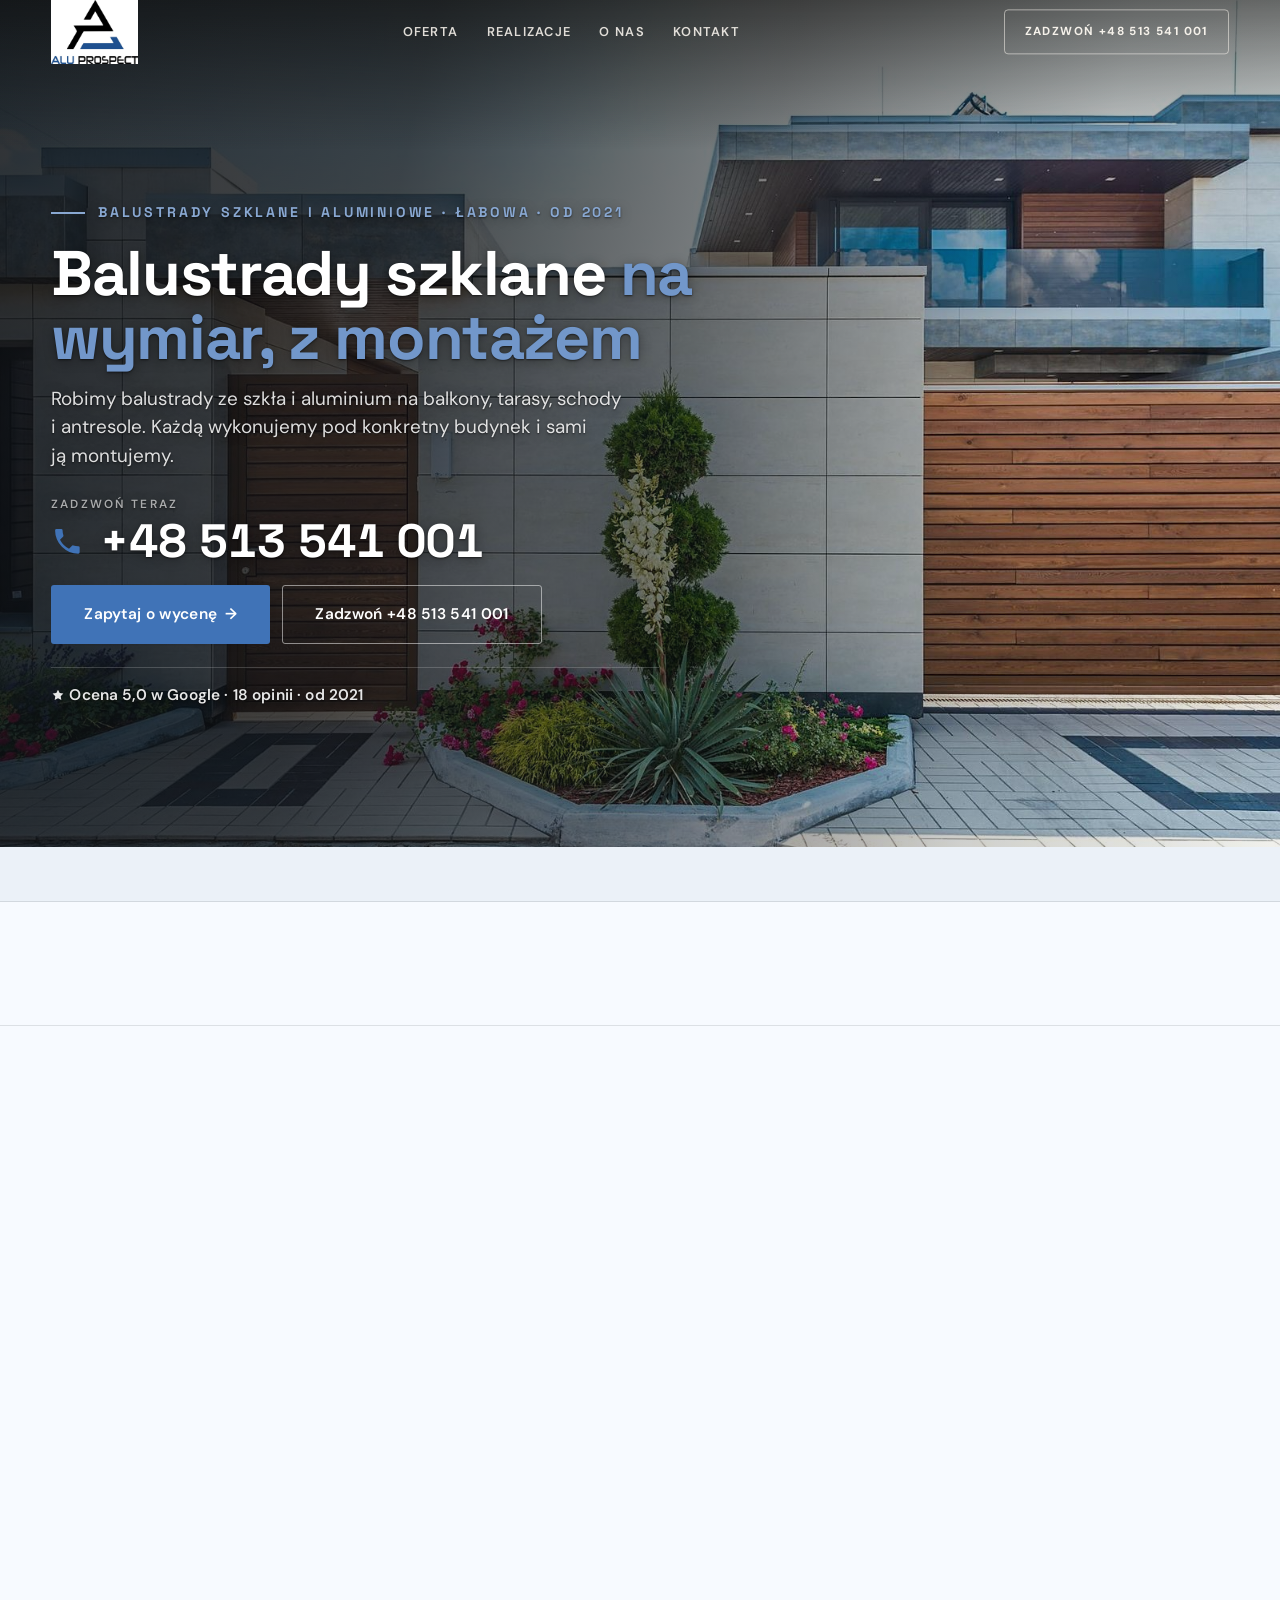
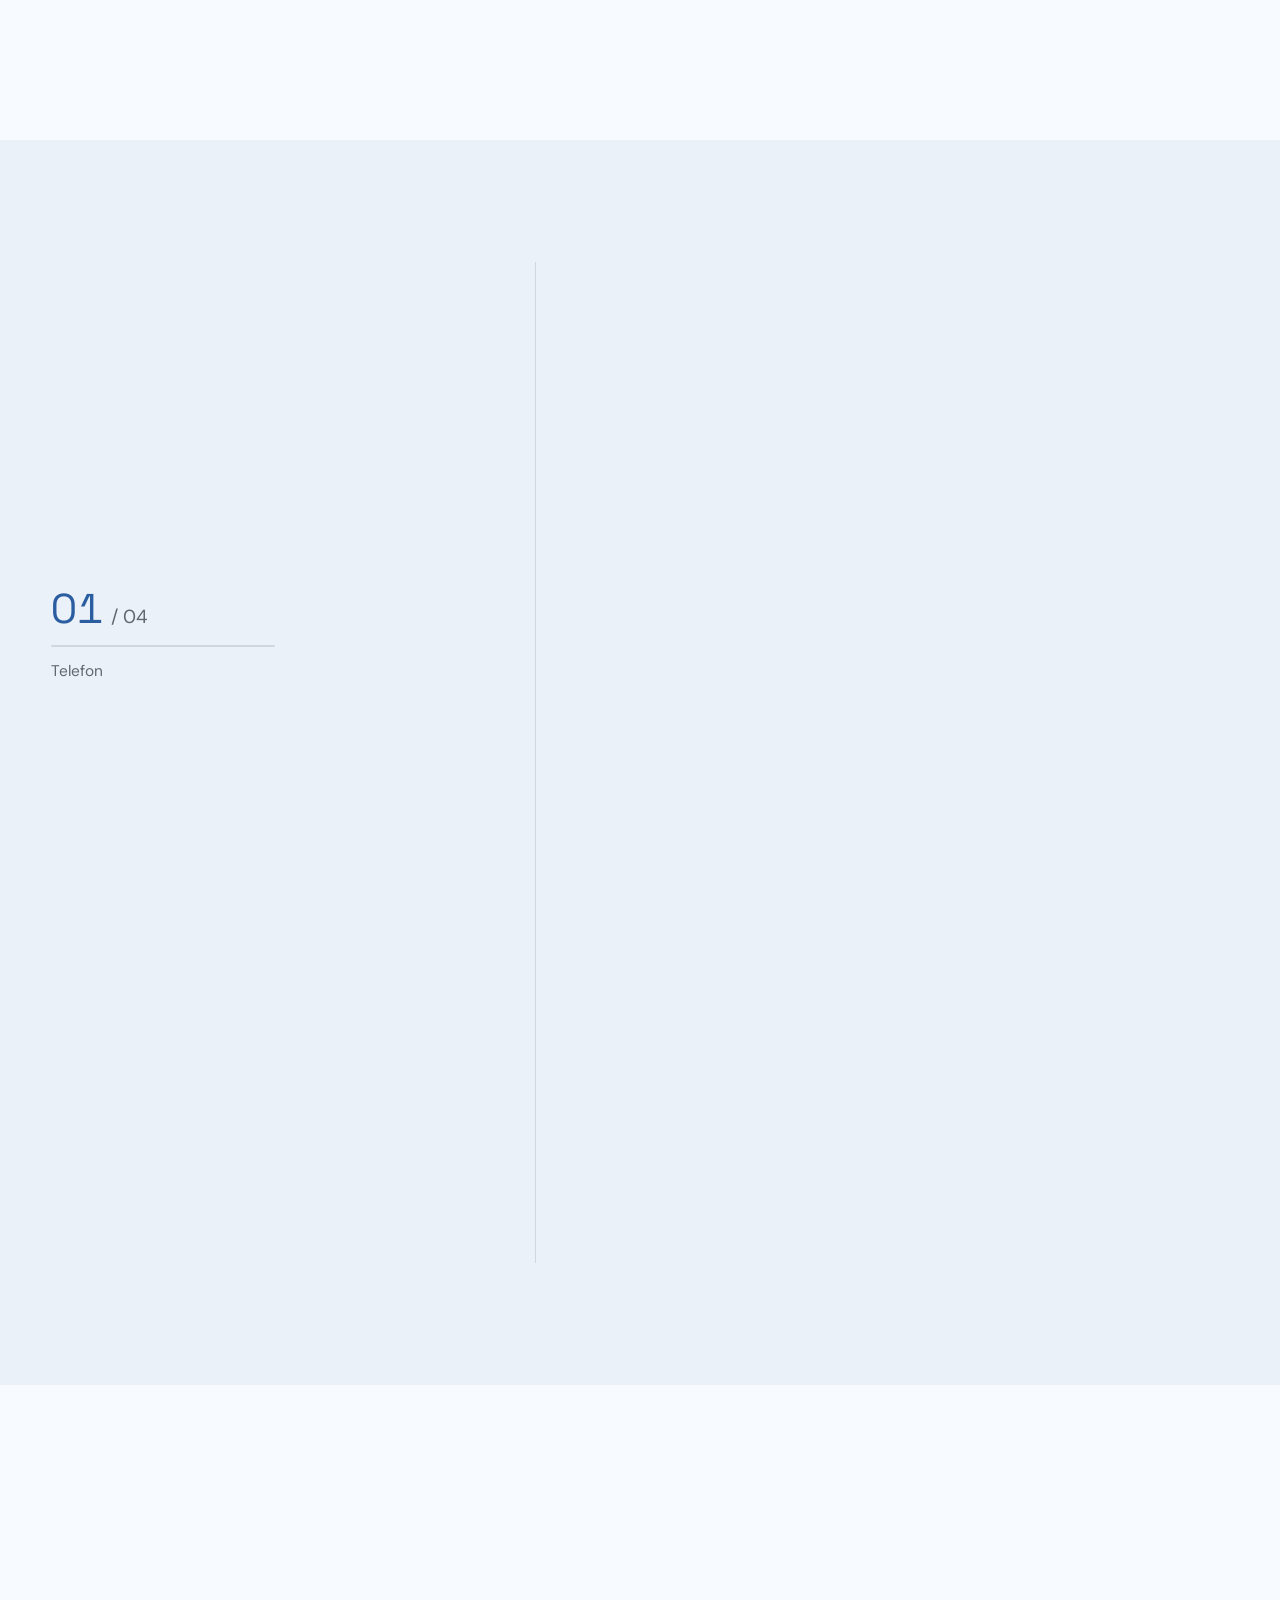
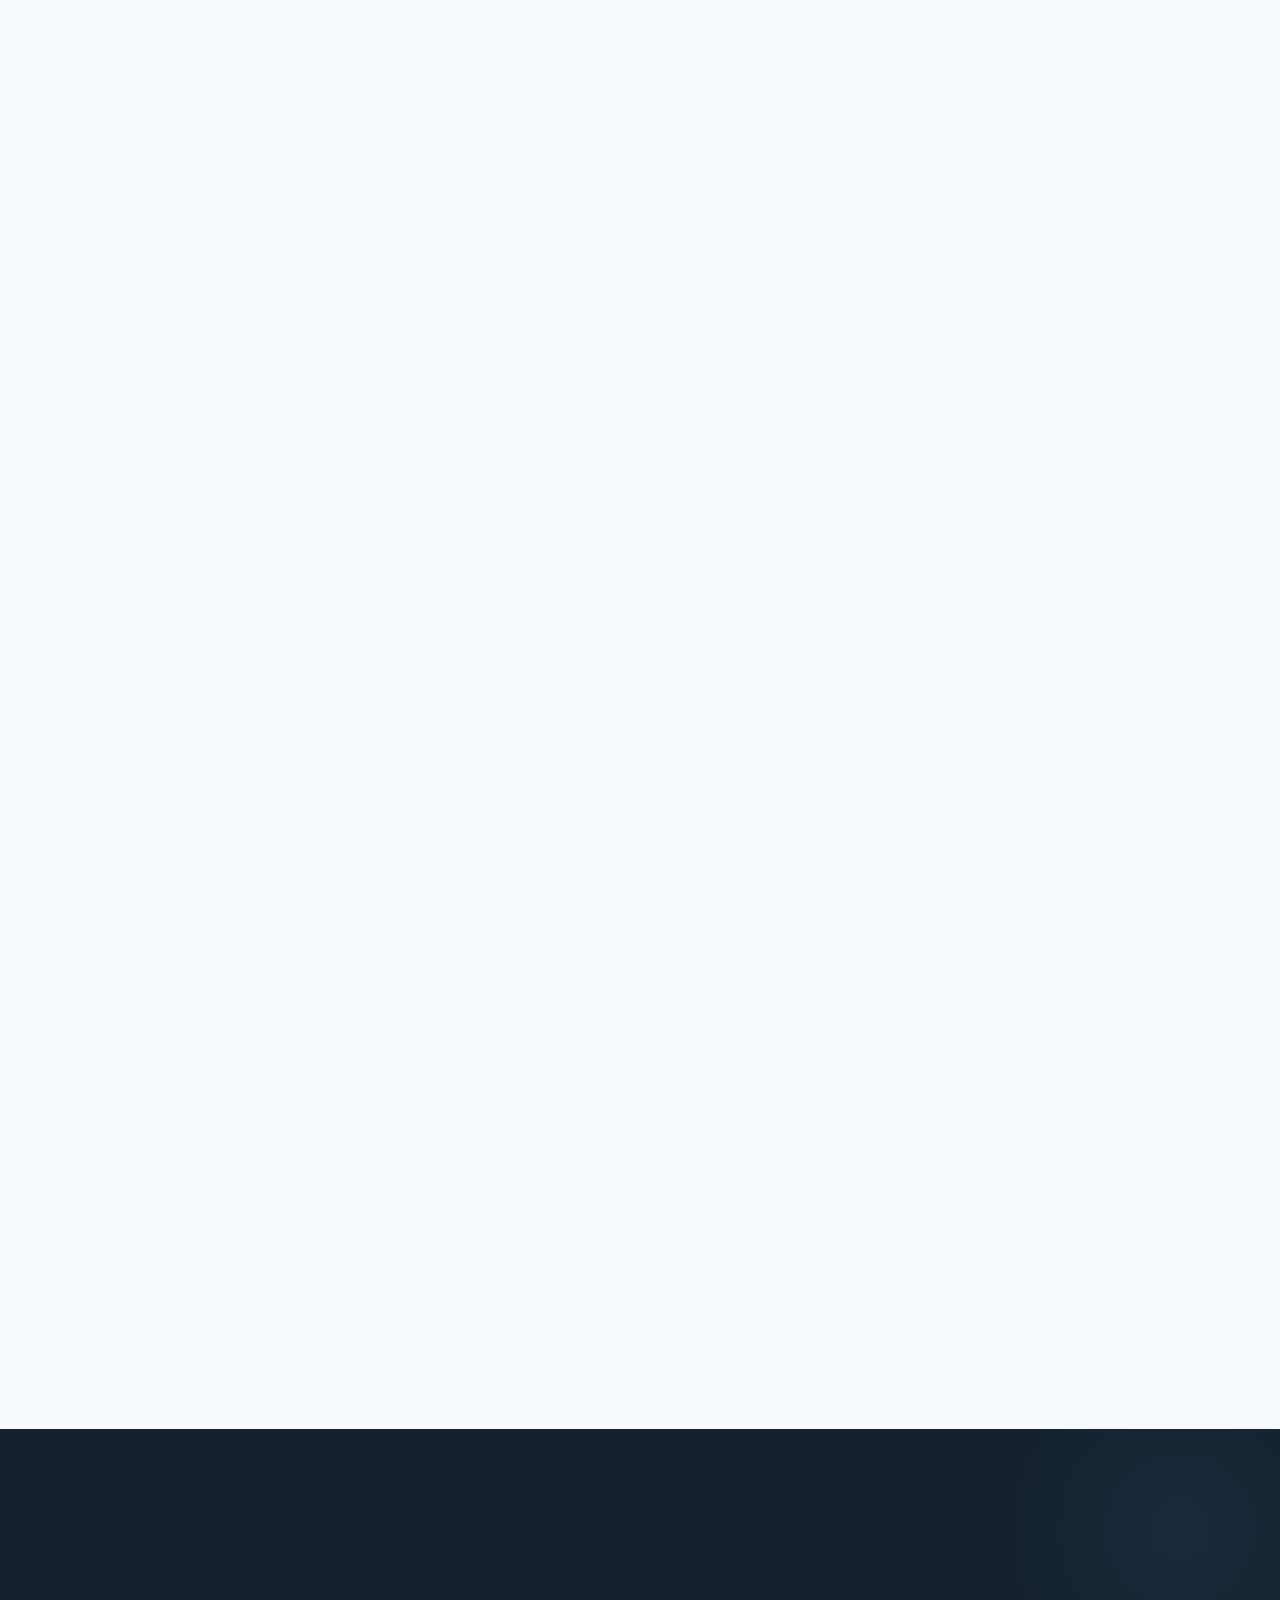
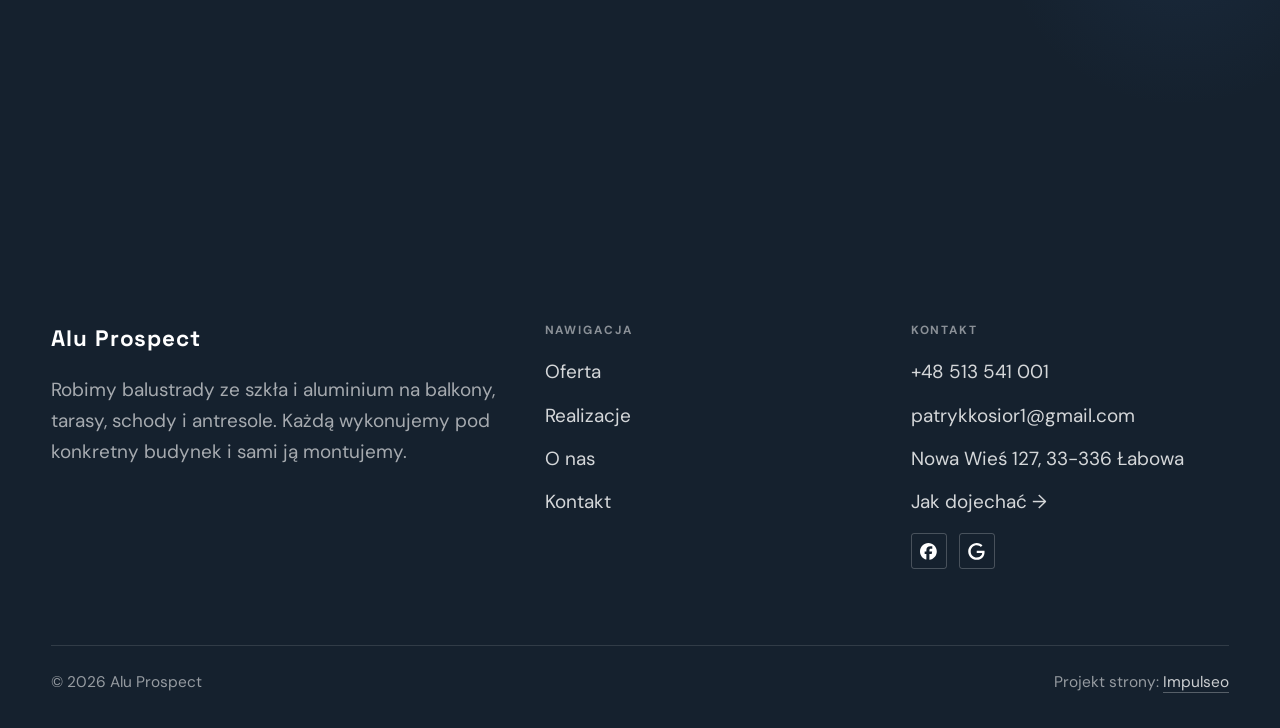
==== index.html @ 653db4c7 "Strona demo: balustrady-alu-prospect" ====
<!DOCTYPE html>
<html lang="pl">
<head>
<meta charset="UTF-8">
<meta name="viewport" content="width=device-width, initial-scale=1.0">
<title>Alu Prospect - Balustrady szklane i aluminiowe na wymiar</title>
<meta name="description" content="Alu Prospect - balustrady szklane i aluminiowe na balkony, tarasy, schody i antresole. Spawane aluminium, wykonanie na wymiar z montażem. Nowa Wieś koło Łabowej. Zadzwoń.">
<link rel="canonical" href="https://kris20032.github.io/balustrady-alu-prospect/">
<meta name="robots" content="noindex, nofollow">
<meta property="og:type" content="website">
<meta property="og:locale" content="pl_PL">
<meta property="og:site_name" content="Alu Prospect">
<meta property="og:title" content="Alu Prospect - Balustrady szklane i aluminiowe na wymiar">
<meta property="og:description" content="Alu Prospect - balustrady szklane i aluminiowe na balkony, tarasy, schody i antresole. Spawane aluminium, wykonanie na wymiar z montażem. Nowa Wieś koło Łabowej. Zadzwoń.">
<meta property="og:url" content="https://kris20032.github.io/balustrady-alu-prospect/">
<meta property="og:image" content="https://kris20032.github.io/balustrady-alu-prospect/img/og.jpg">
<meta property="og:image:width" content="1200">
<meta property="og:image:height" content="630">
<meta name="twitter:card" content="summary_large_image">
<script type="application/ld+json">{"@context": "https://schema.org", "@type": "LocalBusiness", "name": "Alu Prospect", "url": "https://kris20032.github.io/balustrady-alu-prospect/", "telephone": "+48513541001", "image": "https://kris20032.github.io/balustrady-alu-prospect/img/og.jpg", "areaServed": "Nowa Wieś", "sameAs": ["https://www.facebook.com/p/Alu-Prospect-61579979646697/", "https://www.google.com/maps/place/Balustrady+Alu+Prospect/@49.5146519,20.8815971,732m/data=!3m2!1e3!4b1!4m6!3m5!1s0x473dddcff1790ee3:0x25501e431f719c7e!8m2!3d49.5146484!4d20.884172"]}</script>
<link rel="preconnect" href="https://fonts.googleapis.com">
<link rel="preconnect" href="https://fonts.gstatic.com" crossorigin>
<link href="https://fonts.googleapis.com/css2?family=Space+Grotesk:wght@500;600;700&family=DM+Sans:opsz,wght@9..40,400;9..40,500;9..40,600&display=swap" rel="stylesheet">
<link rel="stylesheet" href="assets/styles.css?v=87322230">
<style>.gateway .g-ttl{background:rgba(14,18,26,.78);padding:.4em .7em;border-radius:3px;color:#fff}</style>
</head>
<body>

<header class="nav">
  <div class="wrap nav-inner">
    <a class="brand brand-has-logo" href="index.html"><img class="brand-logo" src="img/logo.jpg" alt="Alu Prospect" width="960" height="709" decoding="async"></a>
    <nav class="nav-links">
      <a href="oferta.html">Oferta</a>
      <a href="realizacje.html">Realizacje</a>
      <a href="o-nas.html">O nas</a>
      <a href="kontakt.html">Kontakt</a>
      <a href="tel:+48513541001" class="btn btn-accent">Zadzwoń +48 513 541 001</a>
    </nav>
    <button class="nav-toggle" aria-label="Menu"><span></span><span></span><span></span></button>
  </div>
</header>

<main>
<section class="hero-fach">
  <img class="hf-photo" src="img/hero.jpg" fetchpriority="high" data-rotate="img/g7.jpg|img/g8.jpg" alt="Alu Prospect" width="1600" height="1068">
  <div class="hf-panel">
    <div class="hf-inner">
      <span class="hf-kicker">Balustrady szklane i aluminiowe · Łabowa · od 2021</span>
      <h1 class="hf-title">Balustrady szklane <em>na wymiar, z montażem</em></h1>
      <p class="hf-lead">Robimy balustrady ze szkła i aluminium na balkony, tarasy, schody i antresole. Każdą wykonujemy pod konkretny budynek i sami ją montujemy.</p>
      <a class="hf-phone" href="tel:+48513541001"><span class="hf-phone-lab">Zadzwoń teraz</span><span class="hf-phone-num"><svg class="ico-tel" width="16" height="16" viewBox="0 0 24 24" fill="none" aria-hidden="true"><path d="M6.6 10.8a15.5 15.5 0 0 0 6.6 6.6l2.2-2.2a1 1 0 0 1 1-.24 11.4 11.4 0 0 0 3.6.58 1 1 0 0 1 1 1V20a1 1 0 0 1-1 1A17 17 0 0 1 3 4a1 1 0 0 1 1-1h3.5a1 1 0 0 1 1 1c0 1.25.2 2.46.58 3.6a1 1 0 0 1-.25 1l-2.23 2.2Z" fill="currentColor"/></svg> +48 513 541 001</span></a>
      <div class="hf-actions">
        <a href="kontakt.html" class="btn btn-accent">Zapytaj o wycenę <span class="arr">→</span></a>
        <a href="tel:+48513541001" class="btn btn-ghost hf-ghost">Zadzwoń +48 513 541 001</a>
      </div>
      <div class="hf-trust"><svg class="ico-star" width="14" height="14" viewBox="0 0 24 24" style="vertical-align:-2px" aria-hidden="true"><path d="M12 2.8l2.85 5.8 6.4.93-4.63 4.5 1.1 6.37L12 17.4l-5.72 3 1.1-6.37-4.63-4.5 6.4-.93L12 2.8Z" fill="currentColor"/></svg> Ocena 5,0 w Google · 18 opinii · od 2021</div>
    </div>
  </div>
</section>
<section class="fach-promise">
  <div class="wrap">
    <ul class="fp-row reveal"><li>Szkło i aluminium</li><li>Wykonanie na wymiar</li><li>Ocena 5,0 w Google</li></ul>
  </div>
</section>
<section class="opinie-mini" aria-label="Opinie klientów">
  <div class="wrap">
    <div class="om-row">
      <div class="om-item reveal"><blockquote>„Prace zrealizowano szybko, sprawnie i co ważne, pozostawiając po sobie idealny porządek.”</blockquote><span class="om-autor">Jakub Dudek</span></div>
      <div class="om-item reveal"><blockquote>„Jesteśmy bardzo zadowoleni z firmy, która wykonała balustradę na balkon.”</blockquote><span class="om-autor">Iwona Machnik</span></div>
      <div class="om-item reveal"><blockquote>„Balustrady solidnie wykonane, świetnie spasowane, kontakt bardzo dobry.”</blockquote><span class="om-autor">Michał Wybraniec</span></div>
    </div>
  </div>
</section>
<section class="gateways-band">
  <div class="wrap">
    <div class="gateways">
      <a href="oferta.html" class="gateway reveal"><img src="img/g2.jpg" alt="Balustrady szklane na balkony" loading="lazy" width="450" height="600" decoding="async"><span class="g-ttl">Balustrady szklane na balkony</span></a>
      <a href="oferta.html" class="gateway reveal"><img src="img/g1.jpg" alt="Balustrady na tarasy i budynki" loading="lazy" width="580" height="378" decoding="async"><span class="g-ttl">Balustrady na tarasy i budynki</span></a>
      <a href="oferta.html" class="gateway reveal"><img src="img/g3.jpg" alt="Balkony francuskie" loading="lazy" width="450" height="600" decoding="async"><span class="g-ttl">Balkony francuskie</span></a>
    </div>
  </div>
</section>
<section class="proces proces-os fachowcy">
  <div class="wrap proc-grid">
    <div class="proc-side">
      <div class="head reveal">
        <span class="eyebrow">Jak pracujemy</span>
        <h2>Wiesz, na czym stoisz - na każdym etapie</h2>
        <p>Od pierwszego telefonu do montażu - krok po kroku.</p>
      </div>
      <div class="proc-count" aria-hidden="true"><span class="pc-cur">01</span><span class="pc-all">/ 04</span></div>
      <div class="proc-bar" aria-hidden="true"><i></i></div>
      <p class="proc-now" aria-hidden="true">Telefon</p>
    </div>
    <ol class="proces-line">
      <li class="reveal"><span class="pno">01</span><h3>Telefon</h3><p>Dzwonisz i mówisz, gdzie ma stanąć balustrada: balkon, taras, schody.</p></li>
      <li class="reveal"><span class="pno">02</span><h3>Wymiary</h3><p>Ustalamy wymiary, rodzaj szkła i kolor profilu.</p></li>
      <li class="reveal"><span class="pno">03</span><h3>Wycena</h3><p>Dostajesz cenę i termin, zanim zaczniemy pracę.</p></li>
      <li class="reveal"><span class="pno">04</span><h3>Wykonanie i montaż</h3><p>Przygotowujemy balustradę i montujemy ją u Ciebie, zgodnie z ustaleniami.</p></li>
    </ol>
  </div>
</section>
<section>
  <div class="wrap">
    <div class="head reveal">
      <span class="eyebrow">Realizacje</span>
      <h2>Nasze realizacje</h2>
      <p>Balustrady szklane na balkonach i tarasach oraz praca przy spawaniu aluminium.</p>
    </div>
    <div class="gallery">
      <div class="tile t-two3 reveal"><img src="img/g4.jpg" alt="Alu Prospect - realizacja" loading="lazy" width="450" height="600" decoding="async"></div>
      <div class="tile t-third reveal"><img src="img/g5.jpg" alt="Alu Prospect - realizacja" loading="lazy" width="600" height="400" decoding="async"></div>
      <div class="tile t-two3 reveal"><img src="img/g12.jpg" alt="Alu Prospect - realizacja" loading="lazy" width="600" height="400" decoding="async"></div>
      <div class="tile t-third reveal"><img src="img/g6.jpg" alt="Alu Prospect - realizacja" loading="lazy" width="568" height="560" decoding="async"></div>
    </div>
    <div style="margin-top:var(--space-7)" class="reveal"><a href="realizacje.html" class="btn btn-accent">Pełna galeria <span class="arr">→</span></a></div>
  </div>
</section>
<section class="fach-uslugi">
  <div class="wrap">
    <div class="head reveal">
      <span class="eyebrow">Co robimy</span>
      <h2>Szkło i aluminium, od wymiaru po montaż</h2>
      <p>Balustrady i konstrukcje, które robimy najczęściej.</p>
    </div>
    <ul class="fu-list">
      <li class="fu-row reveal"><div class="fu-name">Balustrady szklane na balkony</div><div class="fu-desc">Tafle szkła w profilu aluminiowym, które nie zasłaniają widoku z balkonu.</div><a class="fu-cta" href="kontakt.html">Wycena <span class="arr">→</span></a></li>
      <li class="fu-row reveal"><div class="fu-name">Balustrady na tarasy i budynki</div><div class="fu-desc">Szklane balustrady na tarasach, galeriach i balkonach budynków z apartamentami, w jednym wzorze na całej elewacji.</div><a class="fu-cta" href="kontakt.html">Wycena <span class="arr">→</span></a></li>
      <li class="fu-row reveal"><div class="fu-name">Balkony francuskie</div><div class="fu-desc">Szklane zabezpieczenie okna sięgającego do podłogi. Okno można otworzyć, a widok zostaje czysty.</div><a class="fu-cta" href="kontakt.html">Wycena <span class="arr">→</span></a></li>
      <li class="fu-row reveal"><div class="fu-name">Balustrady aluminiowe</div><div class="fu-desc">Balustrady aluminiowe zewnętrzne i wewnętrzne, na schody i antresole. Aluminium jest lekkie i nie rdzewieje.</div><a class="fu-cta" href="kontakt.html">Wycena <span class="arr">→</span></a></li>
      <li class="fu-row reveal"><div class="fu-name">Zadaszenia i pergole</div><div class="fu-desc">Aluminiowe zadaszenia i pergole robione na wymiar, dobrane do domu i tarasu.</div><a class="fu-cta" href="kontakt.html">Wycena <span class="arr">→</span></a></li>
      <li class="fu-row reveal"><div class="fu-name">Spawanie aluminium</div><div class="fu-desc">Spawamy aluminium na zamówienie. Spawane łączenie nie poluzuje się z czasem tak jak skręcane.</div><a class="fu-cta" href="kontakt.html">Wycena <span class="arr">→</span></a></li>
    </ul>
    <div style="margin-top:var(--space-7)" class="reveal"><a href="oferta.html" class="btn btn-ghost">Pełna oferta <span class="arr">→</span></a></div>
  </div>
</section>
<section class="stopklatka" aria-hidden="true">
  <div class="stk-bg" style="background-image:url(img/g11.jpg)"></div>
</section>
<section class="opinie">
  <div class="wrap">
    <div class="head center reveal">
      <span class="eyebrow">Opinie</span>
      <h2>Co mówią klienci</h2>
    </div>
    <p class="op-meta reveal"><span class="g-badge"><svg class="gb-ico" viewBox="0 0 24 24" width="18" height="18" aria-hidden="true"><path fill="#4285F4" d="M22.56 12.25c0-.78-.07-1.53-.2-2.25H12v4.26h5.92c-.26 1.37-1.04 2.53-2.21 3.31v2.77h3.57c2.08-1.92 3.28-4.74 3.28-8.09z"/><path fill="#34A853" d="M12 23c2.97 0 5.46-.98 7.28-2.66l-3.57-2.77c-.98.66-2.23 1.06-3.71 1.06-2.86 0-5.29-1.93-6.16-4.53H2.18v2.84C3.99 20.53 7.7 23 12 23z"/><path fill="#FBBC05" d="M5.84 14.09c-.22-.66-.35-1.36-.35-2.09s.13-1.43.35-2.09V7.07H2.18C1.43 8.55 1 10.22 1 12s.43 3.45 1.18 4.93l2.85-2.22.81-.62z"/><path fill="#EA4335" d="M12 5.38c1.62 0 3.06.56 4.21 1.64l3.15-3.15C17.45 2.09 14.97 1 12 1 7.7 1 3.99 3.47 2.18 7.07l3.66 2.84c.87-2.6 3.3-4.53 6.16-4.53z"/></svg><b class="gb-ocena">5,0</b><svg class="gb-stars" viewBox="0 0 90 18" width="74" height="14.8" aria-hidden="true"><g fill="currentColor" opacity=".26"><path transform="translate(0,0)" d="M9 1.6l2.2 4.46 4.92.72-3.56 3.47.84 4.9L9 12.74l-4.4 2.31.84-4.9L1.88 6.68l4.92-.72L9 1.6Z"/><path transform="translate(18,0)" d="M9 1.6l2.2 4.46 4.92.72-3.56 3.47.84 4.9L9 12.74l-4.4 2.31.84-4.9L1.88 6.68l4.92-.72L9 1.6Z"/><path transform="translate(36,0)" d="M9 1.6l2.2 4.46 4.92.72-3.56 3.47.84 4.9L9 12.74l-4.4 2.31.84-4.9L1.88 6.68l4.92-.72L9 1.6Z"/><path transform="translate(54,0)" d="M9 1.6l2.2 4.46 4.92.72-3.56 3.47.84 4.9L9 12.74l-4.4 2.31.84-4.9L1.88 6.68l4.92-.72L9 1.6Z"/><path transform="translate(72,0)" d="M9 1.6l2.2 4.46 4.92.72-3.56 3.47.84 4.9L9 12.74l-4.4 2.31.84-4.9L1.88 6.68l4.92-.72L9 1.6Z"/></g><clipPath id="gs1000"><rect x="0" y="0" width="90.0" height="18"/></clipPath><g fill="#FBBC04" clip-path="url(#gs1000)"><path transform="translate(0,0)" d="M9 1.6l2.2 4.46 4.92.72-3.56 3.47.84 4.9L9 12.74l-4.4 2.31.84-4.9L1.88 6.68l4.92-.72L9 1.6Z"/><path transform="translate(18,0)" d="M9 1.6l2.2 4.46 4.92.72-3.56 3.47.84 4.9L9 12.74l-4.4 2.31.84-4.9L1.88 6.68l4.92-.72L9 1.6Z"/><path transform="translate(36,0)" d="M9 1.6l2.2 4.46 4.92.72-3.56 3.47.84 4.9L9 12.74l-4.4 2.31.84-4.9L1.88 6.68l4.92-.72L9 1.6Z"/><path transform="translate(54,0)" d="M9 1.6l2.2 4.46 4.92.72-3.56 3.47.84 4.9L9 12.74l-4.4 2.31.84-4.9L1.88 6.68l4.92-.72L9 1.6Z"/><path transform="translate(72,0)" d="M9 1.6l2.2 4.46 4.92.72-3.56 3.47.84 4.9L9 12.74l-4.4 2.31.84-4.9L1.88 6.68l4.92-.72L9 1.6Z"/></g></svg><span class="gb-txt">18 opinii w Google</span></span></p>
    <p class="op-meta reveal"><a class="op-google" href="https://www.google.com/maps/place/Balustrady+Alu+Prospect/@49.5146519,20.8815971,732m/data=!3m2!1e3!4b1!4m6!3m5!1s0x473dddcff1790ee3:0x25501e431f719c7e!8m2!3d49.5146484!4d20.884172" target="_blank" rel="noopener"><svg class="op-g-ico" viewBox="0 0 24 24" width="17" height="17" aria-hidden="true"><path fill="#4285F4" d="M22.56 12.25c0-.78-.07-1.53-.2-2.25H12v4.26h5.92c-.26 1.37-1.04 2.53-2.21 3.31v2.77h3.57c2.08-1.92 3.28-4.74 3.28-8.09z"/><path fill="#34A853" d="M12 23c2.97 0 5.46-.98 7.28-2.66l-3.57-2.77c-.98.66-2.23 1.06-3.71 1.06-2.86 0-5.29-1.93-6.16-4.53H2.18v2.84C3.99 20.53 7.7 23 12 23z"/><path fill="#FBBC05" d="M5.84 14.09c-.22-.66-.35-1.36-.35-2.09s.13-1.43.35-2.09V7.07H2.18C1.43 8.55 1 10.22 1 12s.43 3.45 1.18 4.93l2.85-2.22.81-.62z"/><path fill="#EA4335" d="M12 5.38c1.62 0 3.06.56 4.21 1.64l3.15-3.15C17.45 2.09 14.97 1 12 1 7.7 1 3.99 3.47 2.18 7.07l3.66 2.84c.87-2.6 3.3-4.53 6.16-4.53z"/></svg><span>Zobacz opinie w Google</span><span class="arr">→</span></a></p>
    <div class="opinie-grid">
      <figure class="op-card reveal"><span class="op-star"><svg class="ico-star" width="14" height="14" viewBox="0 0 24 24" style="vertical-align:-2px" aria-hidden="true"><path d="M12 2.8l2.85 5.8 6.4.93-4.63 4.5 1.1 6.37L12 17.4l-5.72 3 1.1-6.37-4.63-4.5 6.4-.93L12 2.8Z" fill="currentColor"/></svg><svg class="ico-star" width="14" height="14" viewBox="0 0 24 24" style="vertical-align:-2px" aria-hidden="true"><path d="M12 2.8l2.85 5.8 6.4.93-4.63 4.5 1.1 6.37L12 17.4l-5.72 3 1.1-6.37-4.63-4.5 6.4-.93L12 2.8Z" fill="currentColor"/></svg><svg class="ico-star" width="14" height="14" viewBox="0 0 24 24" style="vertical-align:-2px" aria-hidden="true"><path d="M12 2.8l2.85 5.8 6.4.93-4.63 4.5 1.1 6.37L12 17.4l-5.72 3 1.1-6.37-4.63-4.5 6.4-.93L12 2.8Z" fill="currentColor"/></svg><svg class="ico-star" width="14" height="14" viewBox="0 0 24 24" style="vertical-align:-2px" aria-hidden="true"><path d="M12 2.8l2.85 5.8 6.4.93-4.63 4.5 1.1 6.37L12 17.4l-5.72 3 1.1-6.37-4.63-4.5 6.4-.93L12 2.8Z" fill="currentColor"/></svg><svg class="ico-star" width="14" height="14" viewBox="0 0 24 24" style="vertical-align:-2px" aria-hidden="true"><path d="M12 2.8l2.85 5.8 6.4.93-4.63 4.5 1.1 6.37L12 17.4l-5.72 3 1.1-6.37-4.63-4.5 6.4-.93L12 2.8Z" fill="currentColor"/></svg></span><blockquote>Prace zrealizowano szybko, sprawnie i co ważne, pozostawiając po sobie idealny porządek. Piękne, szklane balustrady cieszą oko. Gorąco polecam wszystkim wymagającym inwestorom!</blockquote><span class="op-autor">Jakub Dudek</span></figure>
      <figure class="op-card reveal"><span class="op-star"><svg class="ico-star" width="14" height="14" viewBox="0 0 24 24" style="vertical-align:-2px" aria-hidden="true"><path d="M12 2.8l2.85 5.8 6.4.93-4.63 4.5 1.1 6.37L12 17.4l-5.72 3 1.1-6.37-4.63-4.5 6.4-.93L12 2.8Z" fill="currentColor"/></svg><svg class="ico-star" width="14" height="14" viewBox="0 0 24 24" style="vertical-align:-2px" aria-hidden="true"><path d="M12 2.8l2.85 5.8 6.4.93-4.63 4.5 1.1 6.37L12 17.4l-5.72 3 1.1-6.37-4.63-4.5 6.4-.93L12 2.8Z" fill="currentColor"/></svg><svg class="ico-star" width="14" height="14" viewBox="0 0 24 24" style="vertical-align:-2px" aria-hidden="true"><path d="M12 2.8l2.85 5.8 6.4.93-4.63 4.5 1.1 6.37L12 17.4l-5.72 3 1.1-6.37-4.63-4.5 6.4-.93L12 2.8Z" fill="currentColor"/></svg><svg class="ico-star" width="14" height="14" viewBox="0 0 24 24" style="vertical-align:-2px" aria-hidden="true"><path d="M12 2.8l2.85 5.8 6.4.93-4.63 4.5 1.1 6.37L12 17.4l-5.72 3 1.1-6.37-4.63-4.5 6.4-.93L12 2.8Z" fill="currentColor"/></svg><svg class="ico-star" width="14" height="14" viewBox="0 0 24 24" style="vertical-align:-2px" aria-hidden="true"><path d="M12 2.8l2.85 5.8 6.4.93-4.63 4.5 1.1 6.37L12 17.4l-5.72 3 1.1-6.37-4.63-4.5 6.4-.93L12 2.8Z" fill="currentColor"/></svg></span><blockquote>Jesteśmy bardzo zadowoleni z firmy, która wykonała balustradę na balkon. Chłopaki, którzy montowali, są znakomitymi fachowcami - wykonanie perfekcyjne. Polecamy serdecznie.</blockquote><span class="op-autor">Iwona Machnik</span></figure>
      <figure class="op-card reveal"><span class="op-star"><svg class="ico-star" width="14" height="14" viewBox="0 0 24 24" style="vertical-align:-2px" aria-hidden="true"><path d="M12 2.8l2.85 5.8 6.4.93-4.63 4.5 1.1 6.37L12 17.4l-5.72 3 1.1-6.37-4.63-4.5 6.4-.93L12 2.8Z" fill="currentColor"/></svg><svg class="ico-star" width="14" height="14" viewBox="0 0 24 24" style="vertical-align:-2px" aria-hidden="true"><path d="M12 2.8l2.85 5.8 6.4.93-4.63 4.5 1.1 6.37L12 17.4l-5.72 3 1.1-6.37-4.63-4.5 6.4-.93L12 2.8Z" fill="currentColor"/></svg><svg class="ico-star" width="14" height="14" viewBox="0 0 24 24" style="vertical-align:-2px" aria-hidden="true"><path d="M12 2.8l2.85 5.8 6.4.93-4.63 4.5 1.1 6.37L12 17.4l-5.72 3 1.1-6.37-4.63-4.5 6.4-.93L12 2.8Z" fill="currentColor"/></svg><svg class="ico-star" width="14" height="14" viewBox="0 0 24 24" style="vertical-align:-2px" aria-hidden="true"><path d="M12 2.8l2.85 5.8 6.4.93-4.63 4.5 1.1 6.37L12 17.4l-5.72 3 1.1-6.37-4.63-4.5 6.4-.93L12 2.8Z" fill="currentColor"/></svg><svg class="ico-star" width="14" height="14" viewBox="0 0 24 24" style="vertical-align:-2px" aria-hidden="true"><path d="M12 2.8l2.85 5.8 6.4.93-4.63 4.5 1.1 6.37L12 17.4l-5.72 3 1.1-6.37-4.63-4.5 6.4-.93L12 2.8Z" fill="currentColor"/></svg></span><blockquote>Balustrady solidnie wykonane, świetnie spasowane, kontakt bardzo dobry. Polecam.</blockquote><span class="op-autor">Michał Wybraniec</span></figure>
    </div>
  </div>
</section>
<section class="obszar">
  <div class="wrap">
    <div class="head center reveal">
      <span class="eyebrow">Obszar działania</span>
      <h2>Dojeżdżamy do Ciebie</h2>
    </div>
    <p class="obszar-txt reveal" style="text-align:center;max-width:60ch;margin:0 auto 1.4rem">Pracujemy z Nowej Wsi koło Łabowej. Zadzwoń i powiedz, gdzie jest Twój dom albo budynek.</p>
    <ul class="obszar-list reveal"><li class="is-home">Nowa Wieś</li><li>+ okolice</li></ul>
    <div class="obszar-mapa reveal" style="margin-top:var(--space-7)">
      <iframe title="Obszar działania - Nowa Wieś i okolice" src="https://maps.google.com/maps?q=49.5146519%2C20.8815971&amp;z=11&amp;output=embed" loading="lazy" referrerpolicy="no-referrer-when-downgrade" style="width:100%;height:clamp(280px,38vh,420px);border:0;display:block;border-radius:var(--r-md)"></iframe>
    </div>
  </div>
</section>
<section class="cta">
  <div class="wrap">
    <div class="reveal">
      <span class="eyebrow">Współpraca</span>
      <h2>Potrzebujesz fachowca? Wycenimy za darmo.</h2>
      <p>Jeden telefon i przyjedziemy zobaczyć zakres. Wycena nic nie kosztuje.</p>
    </div>
    <div class="cta-actions reveal">
      <a href="kontakt.html" class="btn btn-light">Zapytaj o wycenę <span class="arr">→</span></a>
      <a href="tel:+48513541001" class="btn btn-ghost btn-ghost-cta">+48 513 541 001</a>
    </div>
  </div>
</section>
</main>

<footer>
  <div class="wrap">
    <div class="foot-grid">
      <div class="foot-brand">
        <div class="name">Alu Prospect</div>
        <p>Robimy balustrady ze szkła i aluminium na balkony, tarasy, schody i antresole. Każdą wykonujemy pod konkretny budynek i sami ją montujemy.</p>
      </div>
      <div class="foot-col">
        <h4>Nawigacja</h4>
        <a href="oferta.html">Oferta</a>
        <a href="realizacje.html">Realizacje</a>
        <a href="o-nas.html">O nas</a>
        <a href="kontakt.html">Kontakt</a>
      </div>
      <div class="foot-col">
        <h4>Kontakt</h4>
        <a href="tel:+48513541001">+48 513 541 001</a>
        <a href="mailto:patrykkosior1@gmail.com">patrykkosior1@gmail.com</a>
        <p>Nowa Wieś 127, 33-336 Łabowa</p>
        <a href="https://www.google.com/maps/place/Balustrady+Alu+Prospect/@49.5146519,20.8815971,732m/data=!3m2!1e3!4b1!4m6!3m5!1s0x473dddcff1790ee3:0x25501e431f719c7e!8m2!3d49.5146484!4d20.884172" target="_blank" rel="noopener">Jak dojechać →</a>
      <div class="foot-soc">
        <a class="soc" href="https://www.facebook.com/p/Alu-Prospect-61579979646697/" target="_blank" rel="noopener" aria-label="Facebook - Alu Prospect"><svg viewBox="0 0 24 24" aria-hidden="true" focusable="false"><path d="M9.101 23.691v-7.98H6.627v-3.667h2.474v-1.58c0-4.085 1.848-5.978 5.858-5.978.401 0 .955.042 1.468.103a8.68 8.68 0 0 1 1.141.195v3.325a8.623 8.623 0 0 0-.653-.036 26.805 26.805 0 0 0-.733-.009c-.707 0-1.259.096-1.675.309a1.686 1.686 0 0 0-.679.622c-.258.42-.374.995-.374 1.752v1.297h3.919l-.386 2.103-.287 1.564h-3.246v8.245C19.396 23.238 24 18.179 24 12.044c0-6.627-5.373-12-12-12s-12 5.373-12 12c0 5.628 3.874 10.35 9.101 11.647Z" fill="currentColor"/></svg></a>
        <a class="soc" href="https://www.google.com/maps/place/Balustrady+Alu+Prospect/@49.5146519,20.8815971,732m/data=!3m2!1e3!4b1!4m6!3m5!1s0x473dddcff1790ee3:0x25501e431f719c7e!8m2!3d49.5146484!4d20.884172" target="_blank" rel="noopener" aria-label="Google - Alu Prospect"><svg viewBox="0 0 24 24" aria-hidden="true" focusable="false"><path d="M12.48 10.92v3.28h7.84c-.24 1.84-.853 3.187-1.787 4.133-1.147 1.147-2.933 2.4-6.053 2.4-4.827 0-8.6-3.893-8.6-8.72s3.773-8.72 8.6-8.72c2.6 0 4.507 1.027 5.907 2.347l2.307-2.307C18.747 1.44 16.133 0 12.48 0 5.867 0 .307 5.387.307 12s5.56 12 12.173 12c3.573 0 6.267-1.173 8.373-3.36 2.16-2.16 2.84-5.213 2.84-7.667 0-.76-.053-1.467-.173-2.053H12.48z" fill="currentColor"/></svg></a>
      </div>
      </div>
    </div>
    <div class="foot-bot">
      <span>© 2026 Alu Prospect</span>
      <span>Projekt strony: <a class="foot-credit" href="https://impulseo.pl" target="_blank" rel="noopener">Impulseo</a></span>
    </div>
  </div>
</footer>
<div class="sticky-call"><a class="sc-call" href="tel:+48513541001"><svg class="ico-tel" width="16" height="16" viewBox="0 0 24 24" fill="none" aria-hidden="true"><path d="M6.6 10.8a15.5 15.5 0 0 0 6.6 6.6l2.2-2.2a1 1 0 0 1 1-.24 11.4 11.4 0 0 0 3.6.58 1 1 0 0 1 1 1V20a1 1 0 0 1-1 1A17 17 0 0 1 3 4a1 1 0 0 1 1-1h3.5a1 1 0 0 1 1 1c0 1.25.2 2.46.58 3.6a1 1 0 0 1-.25 1l-2.23 2.2Z" fill="currentColor"/></svg> Zadzwoń</a><a class="sc-quote" href="kontakt.html">Zapytaj o wycenę</a></div>
<div class="demo-wazne" data-do="2026-11-15" data-cykl="3" hidden><svg class="dw-ico" width="13" height="13" viewBox="0 0 24 24" fill="none" aria-hidden="true"><circle cx="12" cy="12" r="8.6" stroke="currentColor" stroke-width="1.8"/><path d="M12 7.2V12l3.3 2" stroke="currentColor" stroke-width="1.8" stroke-linecap="round"/></svg><span class="dw-txt"></span></div>

<script src="assets/main.js"></script>
</body>
</html>
---- assets/styles.css ----
/* ============================================================
   STOLBASZ — premium, architektoniczny B2B fit-out
   Jasna paleta, zero brązu. System wg premium-web-craft.
   Projekt strony: Impulseo (impulseo.pl)
   ============================================================ */

:root{
  /* PALETA — jasna, architektoniczna, chłodna */
  --paper:#F4F6F8;          /* główne tło */
  --paper-2:#E7EBEF;        /* sekcje alternatywne (chłodny jasny szary) */
  --paper-3:#E7EBEF;        /* delikatne wypełnienia */
  --ink:#15212E;            /* tekst główny — chłodny grafit */
  --ink-soft:#243443;       /* nagłówki drugorzędne */
  --muted:#6B7785;          /* tekst poboczny */
  --line:rgba(21,33,46,.12);/* hairline */
  --accent:#E8A317;         /* stonowany petrol-slate — jedyny akcent */
  --accent-d:#C9870C;
  --accent-soft:rgba(232,163,23,.10);
  --dark:#15212E;           /* sekcje ciemne (stopka/CTA) */

  /* HOVER ZDJĘĆ — JEDEN standard dla całego silnika (decyzja K. 04.08.2026, artefakt z wariantami).
     AKTUALNE (K.+Szymon 09.08.2026, wybór z artefaktu 6 wariantów): zoom 1.05 przy 1.4s -
     przy tak długim czasie mocniejszy kadr NIE skacze, tylko „oddycha". Poprzedni standard
     (1.02 / .55s z 04.08) odbierany jako dynamiczny i szybki.
     Spoczynek lekko przygaszony, ale TYLKO tam, gdzie jest mysz (@media hover:hover) —
     na telefonie zdjęcia zostają w pełnej jasności. */
  --img-zoom:1.05;                   /* K.+Szymon 09.08: wariant F z artefaktu porównawczego */
  --img-rest:brightness(.95) saturate(.99);
  --img-hot:brightness(1.06) saturate(1.05);
  --img-dur:1.4s;                    /* K.+Szymon 09.08 (wariant F): powoli = elegancko */
  --img-ease:cubic-bezier(.16,.84,.44,1);  /* miękki ogon, efekt „oddychania" */

  /* ODSTĘPY — skala 4/8 */
  --space-1:4px; --space-2:8px; --space-3:12px; --space-4:16px; --space-5:24px;
  --space-6:32px; --space-7:48px; --space-8:64px; --space-9:96px; --space-10:128px;

  /* TYPOGRAFIA — fluid clamp() (skala podbita 16.07.2026: większe, czytelniejsze litery — uwaga Adama) */
  --text-sm:clamp(.9rem,.87rem + .12vw,1rem);
  --text-base:clamp(1.08rem,1.04rem + .18vw,1.2rem);
  --text-lg:clamp(1.24rem,1.15rem + .34vw,1.44rem);
  --text-h3:clamp(1.34rem,1.22rem + .55vw,1.66rem);
  --text-h2:clamp(2.1rem,1.66rem + 2.1vw,3.1rem);
  --text-h1:clamp(2.9rem,2.1rem + 4vw,5.1rem);

  /* PROMIENIE — architektoniczne, raczej ostre */
  --r-sm:3px; --r-md:6px; --r-lg:10px;

  /* RUCH */
  --ease:cubic-bezier(.25,.46,.45,.94); --dur:.24s;

  /* CIENIE — miękkie, warstwowe */
  --sh-sm:0 1px 2px rgba(16,24,32,.04), 0 2px 8px rgba(16,24,32,.05);
  --sh-md:0 2px 6px rgba(16,24,32,.05), 0 12px 28px -8px rgba(16,24,32,.12);
  --sh-lg:0 6px 14px rgba(16,24,32,.07), 0 26px 56px -18px rgba(16,24,32,.22);

  --hairline:1px solid var(--line);

  --font-display:'Space Grotesk','Inter',sans-serif;
  --font-body:'DM Sans','Inter',sans-serif;
}

*{box-sizing:border-box;margin:0;padding:0}
html{scroll-behavior:smooth}
body{
  font-family:var(--font-body);
  font-size:var(--text-base);
  line-height:1.65;
  color:var(--ink);
  background:var(--paper);
  -webkit-font-smoothing:antialiased;
  text-rendering:optimizeLegibility;
}
img{max-width:100%;height:auto;display:block}  /* height:auto = width/height z atrybutów trzyma proporcje (TOP#12) */
a{color:inherit;text-decoration:none}

.wrap{width:min(92%,1180px);margin-inline:auto}
section{padding-block:clamp(52px,6.5vw,96px)}

h1,h2,h3{font-family:var(--font-display);font-weight:700;line-height:1.08;letter-spacing:-.02em;color:var(--ink)}
h1{font-size:var(--text-h1);letter-spacing:-.035em}
h2{font-size:var(--text-h2);letter-spacing:-.025em}
h3{font-size:var(--text-h3)}
/* MIARA — długość wiersza. WCAG 2.2 SC 1.4.8: max 80 znaków; Butterick: 45–90.
   68ch daje realnie 72–78 znaków polskiego tekstu, czyli z zapasem pod granicą.
   Wcześniej limit miał TYLKO <p> — <li>, <blockquote> i <dd> nie miały żadnego,
   i to jedyny powód, dla którego 23 bloki na dwóch oddanych stronach jadą po
   83–106 znaków w wierszu (pomiar 07.08.2026, bramka `miara`).
   ⚠️ Listy i definicje ograniczamy TYLKO bez klasy: `ul`/`ol` z klasą to u nas
   układ (siatki kafli, menu), a nie tekst ciągły — tam miarę wyznacza układ. */
/* 60ch, nie 68ch (K. 10.08): po zmianie fontów na węższe kroje (DM Sans i spółka)
   w 68ch mieściło się ~90 znaków - bramka pikselowa słusznie zgłaszała przekroczenie
   granicy 80. Pomiar na żywej przeglądarce: 60ch = 90 znaków, 53ch = ~78 znaków, czyli normę WCAG 1.4.8. */
:root{ --miara:53ch }
p{max-width:min(100%,var(--miara))}
blockquote,
ul:not([class])>li, ol:not([class])>li,
dl:not([class])>dd{max-width:min(100%,var(--miara))}

/* ⚠️ Świadomie BEZ wyjątku `.tile p,.card p,.svc p{max-width:none}`, choć nasuwa się sam:
   te akapity BYŁY już ograniczone (stare `p{max-width:65ch}`), więc „wyjątek" nie odblokowałby
   niczego nowego — tylko ROZLUŹNIŁ stan sprzed zmiany na wszystkich demach naraz.
   `figcaption` żadna z reguł wyżej nie dotyczy, więc też nie potrzebuje zwolnienia. */

/* ŁAMANIE. `balance` wyrównuje długości wierszy w nagłówku, `pretty` pilnuje ostatniego
   wiersza akapitu, żeby nie został w nim jeden wyraz. Obsługiwane od Chrome 117 /
   Safari 17.5; starsze przeglądarki po prostu ignorują tę własność.
   `text-wrap:pretty` nie występowało dotąd ANI RAZ w silniku ani w repo klientów. */
h1,h2,h3,.lead,.lede{text-wrap:balance}
p,li,blockquote,dd{text-wrap:pretty}

.eyebrow{
  font-family:var(--font-body);
  font-size:var(--text-sm);
  font-weight:600;
  letter-spacing:.18em;
  text-transform:uppercase;
  color:var(--accent);
  display:inline-flex;align-items:center;gap:var(--space-3);
}
/* flex:none + margin-top = kreska trzyma się PIERWSZEJ linii. Wcześniej align-items:center
   centrowało ją względem całego bloku i przy zawinięciu (długi kicker typu
   „…WNĘTRZ · LESZNO · OD 2019") druga linia lądowała z brzydkim wcięciem. */
.eyebrow{align-items:flex-start}
.eyebrow>*,.eyebrow{text-wrap:balance}   /* dlugi kicker lamal sie na sierote typu samo „2019" w drugiej linii */
.eyebrow::before{content:"";width:28px;height:1px;background:var(--accent);display:inline-block;flex:none;margin-top:.62em}

.muted{color:var(--muted)}
.lead{font-size:var(--text-lg);line-height:1.55;color:var(--ink-soft);max-width:50ch}

/* ---------- BUTTONS ---------- */
.btn{
  display:inline-flex;align-items:center;gap:var(--space-2);
  font-weight:600;font-size:var(--text-sm);letter-spacing:.02em;
  padding:var(--space-4) var(--space-6);
  border-radius:var(--r-sm);
  transition:transform var(--dur) var(--ease),box-shadow var(--dur) var(--ease),background var(--dur) var(--ease);
  cursor:pointer;border:1px solid transparent;
}
.btn-accent{background:var(--accent);color:#fff;box-shadow:var(--sh-sm)}
.btn-accent:hover{background:var(--accent-d);transform:translateY(-2px);box-shadow:var(--sh-md)}
.btn-accent:active{transform:translateY(0);box-shadow:var(--sh-sm)}
.btn-ghost{background:transparent;color:var(--ink);border-color:var(--line)}
.btn-ghost:hover{border-color:var(--accent);color:var(--accent);transform:translateY(-2px)}
.btn-light{background:#fff;color:var(--ink);box-shadow:var(--sh-sm)}
.btn-light:hover{transform:translateY(-2px);box-shadow:var(--sh-md)}
.btn .arr{transition:transform var(--dur) var(--ease)}
.btn:hover .arr{transform:translateX(4px)}

/* ---------- NAV ---------- */
.nav{
  position:sticky;top:0;z-index:50;
  background:color-mix(in srgb,var(--paper) 88%,transparent);
  backdrop-filter:saturate(140%) blur(10px);
  border-bottom:var(--hairline);
}
.nav-inner{display:flex;align-items:center;justify-content:space-between;gap:var(--space-5);height:72px}
/* ANTY-NACHODZENIE (K. 05.08.2026): długa nazwa firmy + przycisk z pełnym numerem nie mieściły się w pasku
   i flex ściskał linki PONIŻEJ ich treści - "Kontakt" wchodził na ramkę "Zadzwoń +48 ...". Teraz ustępuje
   nazwa marki (skrót wielokropkiem), a menu i przycisk nigdy się nie kurczą ani nie zachodzą na siebie. */
.brand{display:flex;flex-direction:column;line-height:1;min-width:0;flex:0 1 auto}
.brand .name{font-family:var(--font-display);font-weight:800;font-size:1.35rem;letter-spacing:.04em;white-space:nowrap;overflow:hidden;text-overflow:ellipsis}
.brand .sub{font-size:.62rem;letter-spacing:.34em;text-transform:uppercase;color:var(--muted);margin-top:5px;white-space:nowrap;overflow:hidden;text-overflow:ellipsis}
.nav-links{display:flex;align-items:center;gap:var(--space-6);flex:0 0 auto}
.nav-links a{font-size:var(--text-sm);font-weight:500;color:var(--ink-soft);position:relative;padding-block:4px;white-space:nowrap;transition:color var(--dur) var(--ease)}
.nav-links a::after{content:"";position:absolute;left:0;bottom:0;width:0;height:1.5px;background:var(--accent);transition:width var(--dur) var(--ease)}
.nav-links a:hover,.nav-links a.active{color:var(--ink)}
.nav-links a:hover::after,.nav-links a.active::after{width:100%}
.nav-links .btn{padding:var(--space-2) var(--space-5)}
/* przyciski w nav: właściwy kolor (przebij .nav-links a) + bez podkreślenia */
.nav-links a.btn-accent{color:#fff}
.nav-links a.btn-ghost,.nav-links a.btn-light{color:var(--ink)}
/* CTA w pasku: NIE podkreślenie spod linków menu, ale ten sam przelatujący błysk,
   co na wszystkich innych przyciskach (zgłoszenie K. 13.08.2026 - „na hero jest efekt
   światła przechodzącego przez przycisk, na navbarze go nie ma, a mają być identyczne").
   Reguła `.nav-links a::after` jest silniejsza od `.btn::after`, więc trzeba jej
   geometrię wyzerować i wpisać połysk z nazwy - samo `display:none` gasiło efekt. */
.nav-links a.btn::after{
  display:block;content:"";position:absolute;inset:0;z-index:-1;pointer-events:none;
  width:auto;height:auto;border-radius:inherit;   /* kasuje geometrię podkreślenia (width:0;height:1.5px) */
  background:linear-gradient(100deg,transparent 32%,rgba(255,255,255,.20) 50%,transparent 68%);
  translate:-120% 0}
@media (prefers-reduced-motion:no-preference){
  .nav-links a.btn:hover::after{translate:120% 0;transition:translate .75s var(--mt-ease,cubic-bezier(.16,.84,.44,1))}
}
.nav-toggle{display:none;background:none;border:none;cursor:pointer;flex-direction:column;gap:5px;padding:8px}
.nav-toggle span{width:24px;height:2px;background:var(--ink);transition:var(--dur)}
/* Ciasny zakres MIĘDZY menu mobilnym a pełnym pulpitem: zbijamy odstępy i nazwę marki,
   żeby wszystko zmieściło się naturalnie, zanim w ogóle dojdzie do skracania wielokropkiem. */
@media(max-width:1280px) and (min-width:921px){
  .nav-links{gap:var(--space-4)}
  .nav-links .btn{padding:var(--space-2) var(--space-4)}
  .brand .name{font-size:1.15rem}
}

/* ---------- HERO (split) ---------- */
.hero{position:relative;overflow:hidden;border-bottom:var(--hairline)}
.hero-grid{display:grid;grid-template-columns:1.05fr .95fr;gap:clamp(24px,4vw,60px);align-items:center;
  padding-block:clamp(36px,4.5vw,64px)}
.hero-copy .eyebrow{margin-bottom:var(--space-5)}
.hero-copy h1{margin-bottom:var(--space-5)}
.hero-copy .lead{margin-bottom:var(--space-7)}
.hero-actions{display:flex;flex-wrap:wrap;gap:var(--space-4)}
.hero-art{position:relative;aspect-ratio:4/3;border-radius:var(--r-lg);overflow:hidden;box-shadow:var(--sh-lg)}
.hero-art img{width:100%;height:100%;object-fit:cover}
.hero-art::after{content:"";position:absolute;inset:0;background:linear-gradient(180deg,transparent 55%,rgba(18,24,28,.28))}
.hero-badge{position:absolute;left:var(--space-5);bottom:var(--space-5);z-index:2;
  background:rgba(252,252,251,.94);backdrop-filter:blur(4px);
  border-radius:var(--r-md);padding:var(--space-4) var(--space-5);box-shadow:var(--sh-md);max-width:78%}
.hero-badge strong{display:block;font-family:var(--font-display);font-size:1rem;letter-spacing:-.01em}
.hero-badge span{font-size:var(--text-sm);color:var(--muted)}

/* ---------- HERO duży / kinowy (strona główna) ---------- */
.hero-cine{position:relative;min-height:clamp(560px,82vh,840px);min-height:clamp(560px,82svh,840px);display:flex;align-items:center;overflow:hidden;border-bottom:var(--hairline)}
.hero-cine>img{position:absolute;inset:0;width:100%;height:100%;object-fit:cover;z-index:0}
.hero-cine::after{content:"";position:absolute;inset:0;z-index:1;
  background:linear-gradient(95deg,rgba(13,18,23,.86) 0%,rgba(13,18,23,.64) 32%,rgba(13,18,23,.24) 62%,rgba(13,18,23,.04) 100%)}
.hero-cine .wrap{position:relative;z-index:2;padding-block:var(--space-8)}
.hero-cine .hero-copy{max-width:660px}
.hero-cine .eyebrow{color:#fff;margin-bottom:var(--space-5)}
.hero-cine .eyebrow::before{background:#fff}
.hero-cine h1{color:#fff;margin-bottom:var(--space-5);font-size:clamp(2.9rem,2rem + 4.4vw,5.2rem);text-wrap:balance}
.hero-cine .lead{color:rgba(255,255,255,.92);max-width:48ch;margin-bottom:var(--space-7)}
.hero-cine .hero-actions{display:flex;flex-wrap:wrap;gap:var(--space-4)}
/* NISKIE OKNO (laptop z dokiem i paskami przeglądarki ma ~700-780 px wysokości widoku):
   H1 do 5.2rem + długi lead nie mieściły się i przyciski wypadały POD krawędź ekranu -
   klient widział stronę bez ani jednego CTA. Skalujemy w dół, zamiast przycinać treść. */
@media(min-width:821px) and (max-height:820px){
  .hero-cine{min-height:clamp(520px,94svh,780px)}
  .hero-cine .wrap{padding-block:var(--space-6)}
  .hero-cine h1{font-size:clamp(2.2rem,1.5rem + 2.6vw,3.6rem);margin-bottom:var(--space-4)}
  .hero-cine .eyebrow{margin-bottom:var(--space-4)}
  .hero-cine .lead{margin-bottom:var(--space-5);max-width:44ch}
}
@media(max-width:680px){
  .hero-cine{min-height:clamp(520px,76vh,640px);min-height:clamp(520px,76svh,640px);align-items:flex-end}
  .hero-cine::after{background:linear-gradient(0deg,rgba(13,18,23,.9) 6%,rgba(13,18,23,.45) 55%,rgba(13,18,23,.25) 100%)}
  .hero-cine .wrap{padding-bottom:var(--space-9)}
  /* TELEFON (~90% oglądających): lead potrafił zająć 8 linii i zepchnąć CTA poza pierwszy ekran.
     Zwężamy interlinię i skalę - treści nie ucinamy, bo to ona sprzedaje. */
  .hero-cine .lead{font-size:.98rem;line-height:1.5;margin-bottom:var(--space-5)}
  .hero-cine .eyebrow{font-size:.72rem;letter-spacing:.13em;margin-bottom:var(--space-4)}
  .hero-cine .eyebrow::before{width:20px}
  .hero-cine h1{margin-bottom:var(--space-4)}
}

/* full-bleed hero variant (podstrony) */
.pagehead{position:relative;min-height:46vh;min-height:46svh;display:flex;align-items:flex-end;overflow:hidden;border-bottom:var(--hairline)}
.pagehead img{position:absolute;inset:0;width:100%;height:100%;object-fit:cover}
/* 10.08.2026 (decyzja K.): mocniejsze przyciemnienie + cień pod tekstem. Bramka mierzyła na
   nagłówkach podstron 3,38-3,43:1 przy wymaganych 4,5 — jasne zdjęcie (hala, śnieg, niebo)
   podchodziło pod biały tekst. Zdjęcia klientów są różne, więc kontrast musi dawać WARSTWA,
   a nie szczęśliwy dobór kadru. */
.pagehead::after{content:"";position:absolute;inset:0;background:linear-gradient(180deg,rgba(18,24,28,.40),rgba(18,24,28,.76))}
.pagehead .wrap{position:relative;z-index:2;padding-block:var(--space-9);color:#fff}
.pagehead h1{color:#fff;max-width:18ch;text-shadow:0 2px 16px rgba(0,0,0,.55)}
.pagehead .eyebrow{color:#fff}
.pagehead .eyebrow::before{background:#fff}
.pagehead p{color:rgba(255,255,255,.92);margin-top:var(--space-4);max-width:54ch;text-shadow:0 1px 12px rgba(0,0,0,.5)}

/* ---------- STRIP (pasek skrótów / liczby) ---------- */
.strip{background:var(--dark);color:#fff}
/* PASEK HASEŁ — standard 04.08.2026 (decyzja K.): 5 haseł w JEDNYM rzędzie, tekst WYŚRODKOWANY,
   węższe marginesy boczne niż reszta strony (pasek ma iść szerzej), równe wysokości kolumn. */
.strip .wrap{width:min(96%,1440px);display:grid;grid-template-columns:repeat(5,1fr);
  gap:var(--space-5);padding-block:var(--space-7);align-items:stretch}
.strip .item .k{font-family:var(--font-display);font-size:clamp(1.05rem,.82rem + .85vw,1.55rem);
  font-weight:800;letter-spacing:-.02em;color:#fff;line-height:1.18;text-wrap:balance}
.strip .item .v{font-size:var(--text-sm);color:rgba(255,255,255,.66);margin-top:var(--space-2);line-height:1.4}
.strip .item{border-left:2px solid var(--accent);padding-inline:var(--space-4);
  text-align:center;display:flex;flex-direction:column;justify-content:center}
/* liczba kolumn = liczba haseł, żeby ostatnie nie zostawało samo w drugim rzędzie.
   Klasę n-N nadaje multipage.py; domyślnie (bez klasy) pasek jest 5-kolumnowy. */
.strip.n-2 .wrap{grid-template-columns:repeat(2,1fr)}
.strip.n-3 .wrap{grid-template-columns:repeat(3,1fr)}
.strip.n-4 .wrap{grid-template-columns:repeat(4,1fr);gap:var(--space-6)}
.strip.n-4 .item .k{font-size:clamp(1.3rem,1rem + 1.1vw,2rem)}
.strip.n-6 .wrap{grid-template-columns:repeat(6,1fr);gap:var(--space-4)}
.strip.n-6 .item .k{font-size:clamp(.98rem,.8rem + .7vw,1.35rem)}
/* równe łamanie: zamiast "długa linia + jedno słowo" obie linie zbliżonej długości */
.strip .item .k{text-wrap:balance}

/* ---------- SECTION HEAD ---------- */
.head{max-width:48rem;margin-bottom:var(--space-8)}
.head.center{margin-inline:auto;text-align:center}
.head .eyebrow{margin-bottom:var(--space-4)}
.head h2{margin-bottom:var(--space-4)}
.head p{color:var(--muted);font-size:var(--text-lg);line-height:1.55}
.head.center p{margin-inline:auto}

/* ---------- INTRO SPLIT ---------- */
.split{display:grid;grid-template-columns:.92fr 1.08fr;gap:clamp(28px,5vw,80px);align-items:center}
.split.rev{grid-template-columns:1.08fr .92fr}
.split.rev .split-art{order:-1}
.split-art{position:relative;aspect-ratio:5/4;border-radius:var(--r-lg);overflow:hidden;box-shadow:var(--sh-lg)}
.split-art img{width:100%;height:100%;object-fit:cover}
.split-copy h2{margin-bottom:var(--space-5)}
.split-copy p+p{margin-top:var(--space-4)}
.split-copy .btn{margin-top:var(--space-6)}

/* ---------- SERVICES (zakres) ---------- */
.svc-grid{display:grid;grid-template-columns:repeat(auto-fit,minmax(280px,1fr));gap:var(--space-5)}
.svc{background:#fff;border:var(--hairline);border-radius:var(--r-md);padding:var(--space-7) var(--space-6);
  transition:transform var(--dur) var(--ease),box-shadow var(--dur) var(--ease),border-color var(--dur) var(--ease);
  position:relative;overflow:hidden}
.svc::before{content:"";position:absolute;left:0;top:0;width:3px;height:0;background:var(--accent);transition:height var(--dur) var(--ease)}
.svc:hover{transform:translateY(-4px);box-shadow:var(--sh-md);border-color:transparent}
.svc:hover::before{height:100%}
.svc .ic{font-family:var(--font-display);font-size:.8rem;font-weight:700;letter-spacing:.12em;color:var(--accent);margin-bottom:var(--space-4)}
.svc h3{margin-bottom:var(--space-3);font-size:1.22rem}
.svc p{color:var(--muted);font-size:var(--text-base);line-height:1.6}

/* big detailed service rows */
.svc-row{display:grid;grid-template-columns:.8fr 1.2fr;gap:clamp(20px,4vw,60px);align-items:center;padding-block:var(--space-8)}
.svc-row+.svc-row{border-top:var(--hairline)}
.svc-row.rev{grid-template-columns:1.2fr .8fr}
/* Naprzemienny układ wierszy oferty: co drugi wiersz ma zdjęcie po PRAWEJ.
   Było `order:-1` — martwy kod, bo zdjęcie i tak jest pierwszym dzieckiem w HTML,
   więc wszystkie wiersze wyglądały identycznie (zdjęcie zawsze z lewej), a `rev`
   zmieniało tylko szerokość kolumn. Znalezione 29.07.2026 przy różnicowaniu kierunków
   animacji (pomiar pozycji: art.mid 390/502 przy row.mid 756 — zawsze lewa strona). */
.svc-row.rev .svc-row-art{order:2}
.svc-row-art{aspect-ratio:4/3;border-radius:var(--r-md);overflow:hidden;box-shadow:var(--sh-md)}
.svc-row-art img{width:100%;height:100%;object-fit:cover}
.svc-row h3{font-size:1.5rem;margin-bottom:var(--space-4)}
.svc-row .num{font-family:var(--font-display);font-size:.85rem;font-weight:700;letter-spacing:.14em;color:var(--accent);display:block;margin-bottom:var(--space-3)}
.svc-row ul{list-style:none;margin-top:var(--space-4);display:flex;flex-direction:column;gap:var(--space-2)}
.svc-row li{position:relative;padding-left:var(--space-5);color:var(--muted);font-size:var(--text-base)}
.svc-row li::before{content:"";position:absolute;left:0;top:.62em;width:8px;height:1px;background:var(--accent)}

/* ---------- GALLERY (realizacje) ---------- */
.gallery{display:grid;grid-template-columns:repeat(12,1fr);gap:var(--space-4);grid-auto-rows:200px}
/* GALERIA MASONRY — pionowe zdjęcia (portrety beauty/wellness) bez przycinania: kolumny, height auto */
.gallery-masonry{column-count:3;column-gap:var(--space-4)}
@media(max-width:900px){.gallery-masonry{column-count:2}}
@media(max-width:560px){.gallery-masonry{column-count:1}}
.gallery-masonry .m-tile{break-inside:avoid;margin:0 0 var(--space-4);padding:0;position:relative;overflow:hidden;border-radius:var(--r-md);border:1px solid var(--line)}
.gallery-masonry .m-tile img{width:100%;height:auto;display:block}
.gallery-masonry .m-tile .cap{position:absolute;left:0;right:0;bottom:0;padding:var(--space-4);color:#fff;background:linear-gradient(0deg,rgba(0,0,0,.55),transparent);font-size:var(--text-sm)}
.gallery-masonry .m-tile .cap small{display:block;font-weight:400;opacity:.78;letter-spacing:.04em;text-transform:uppercase;font-size:.66rem;margin-top:3px}
.tile{position:relative;overflow:hidden;border-radius:var(--r-md);box-shadow:var(--sh-sm);
  transition:transform var(--dur) var(--ease),box-shadow var(--dur) var(--ease)}
.tile img{width:100%;height:100%;object-fit:cover;
  transition:transform var(--img-dur) var(--img-ease),filter var(--img-dur) var(--img-ease)}
.tile:hover{box-shadow:var(--sh-md)}
.tile .cap{position:absolute;left:0;right:0;bottom:0;padding:var(--space-5) var(--space-4) var(--space-4);
  /* mocniejszy spad + cien pod tekstem: na JASNYCH zdjeciach klienta (biale fronty, sciany)
     slaby gradient dawal kontrast ~1.5:1 zamiast wymaganych 3.6:1 (bramka wygladu, 10.08.2026) */
  background:linear-gradient(transparent 10%,rgba(18,24,28,.55) 40%,rgba(18,24,28,.88) 68%,rgba(18,24,28,.99));color:#fff;
  text-shadow:0 1px 2px rgba(0,0,0,.85),0 2px 10px rgba(0,0,0,.55);
  font-size:var(--text-sm);font-weight:600;letter-spacing:.01em;
  opacity:0;transform:translateY(8px);transition:var(--dur) var(--ease)}
.tile:hover .cap{opacity:1;transform:translateY(0)}
.tile .cap small{display:block;font-weight:400;opacity:.78;letter-spacing:.04em;text-transform:uppercase;font-size:.66rem;margin-top:3px}
/* bento spans */
.t-wide{grid-column:span 6}
.t-tall{grid-column:span 6;grid-row:span 2}
.t-std{grid-column:span 6}
.t-third{grid-column:span 4}
.t-two3{grid-column:span 8}

/* ---------- TRUST / WIARYGODNOŚĆ ---------- */
.trust{background:var(--paper-2)}
.trust-grid{display:grid;grid-template-columns:repeat(auto-fit,minmax(240px,1fr));gap:var(--space-5);margin-top:var(--space-7)}
.trust-card{background:#fff;border-radius:var(--r-md);padding:var(--space-7) var(--space-6);box-shadow:var(--sh-sm);border-top:3px solid var(--accent)}
.trust-card .big{font-family:var(--font-display);font-size:clamp(1.8rem,1.3rem + 1.6vw,2.6rem);font-weight:800;letter-spacing:-.02em;color:var(--ink);line-height:1}
.trust-card h3{font-size:1.12rem;margin:var(--space-3) 0 var(--space-2)}
.trust-card p{color:var(--muted);font-size:var(--text-base);line-height:1.55}

/* ---------- CTA band ---------- */
.cta{background:var(--dark);color:#fff;position:relative;overflow:hidden}
/* telefon w CTA: na ciemnym tle biały (domyślnie), rodziny z JASNYM tłem CTA
   nadpisują to u siebie - wcześniej kolor siedział w stylu inline i wygrywał z rodziną. */
.cta .btn-ghost-cta{color:#fff;border-color:rgba(255,255,255,.3)}
.cta .wrap{display:grid;grid-template-columns:1.4fr .6fr;gap:var(--space-7);align-items:center;position:relative;z-index:2}
.cta h2{color:#fff;max-width:20ch}
.cta p{color:rgba(255,255,255,.74);margin-top:var(--space-4)}
.cta-actions{display:flex;flex-direction:column;gap:var(--space-3);align-items:flex-start}
.cta::before{content:"";position:absolute;right:-80px;top:-80px;width:360px;height:360px;border-radius:50%;
  background:radial-gradient(circle,var(--accent-soft),transparent 70%)}

/* ---------- CONTACT ---------- */
.contact-grid{display:grid;grid-template-columns:.85fr 1.15fr;gap:clamp(28px,4vw,56px);align-items:start}
.info-list{display:flex;flex-direction:column;gap:var(--space-2)}
.info-row{display:flex;gap:var(--space-4);align-items:flex-start;padding-block:var(--space-4);border-bottom:var(--hairline)}
.info-row .ic{flex:none;width:42px;height:42px;display:grid;place-items:center;border-radius:50%;
  background:var(--accent-soft);color:var(--accent);font-size:1.05rem}
.info-row .lbl{font-size:.72rem;letter-spacing:.14em;text-transform:uppercase;color:var(--muted)}
.info-row .val{font-weight:600;font-size:var(--text-base);margin-top:2px}
.info-row a.val:hover{color:var(--accent)}
.map{border:none;border-radius:var(--r-lg);box-shadow:var(--sh-md);width:100%;height:100%;min-height:380px;filter:grayscale(.2) contrast(1.02)}
.form{background:#fff;border:var(--hairline);border-radius:var(--r-lg);padding:clamp(24px,3vw,40px);box-shadow:var(--sh-sm)}
.form .fld{margin-bottom:var(--space-5)}
.form label{display:block;font-size:var(--text-sm);font-weight:600;margin-bottom:var(--space-2)}
.form input,.form textarea{width:100%;font-family:inherit;font-size:var(--text-base);color:var(--ink);
  padding:var(--space-4);border:var(--hairline);border-radius:var(--r-sm);background:var(--paper);transition:border-color var(--dur)}
.form input:focus,.form textarea:focus{outline:none;border-color:var(--accent);background:#fff}
.form textarea{resize:vertical;min-height:120px}
.form .note{font-size:var(--text-sm);color:var(--muted);margin-top:var(--space-3)}

/* ---------- FOOTER ---------- */
footer{background:var(--dark);color:#fff;padding-block:var(--space-9) var(--space-6)}
.foot-grid{display:grid;grid-template-columns:1.4fr 1fr 1fr;gap:var(--space-7);margin-bottom:var(--space-8)}
.foot-brand .name{font-family:var(--font-display);font-weight:800;font-size:1.4rem;letter-spacing:.04em}
.foot-brand p{color:rgba(255,255,255,.62);margin-top:var(--space-4);font-size:var(--text-base);max-width:38ch}
.foot-col h4{font-size:.74rem;letter-spacing:.16em;text-transform:uppercase;color:rgba(255,255,255,.5);margin-bottom:var(--space-4)}
.foot-col a,.foot-col p{display:block;color:rgba(255,255,255,.82);font-size:var(--text-base);margin-bottom:var(--space-3)}
.foot-col a:hover{color:#fff}
.foot-bot{border-top:1px solid rgba(255,255,255,.12);padding-top:var(--space-5);display:flex;justify-content:space-between;flex-wrap:wrap;gap:var(--space-3);
  font-size:var(--text-sm);color:rgba(255,255,255,.55)}
.foot-bot a:hover{color:#fff}
/* Podpis w stopce = klikalny link do impulseo.pl (31.07.2026). Ma być WIDOCZNIE klikalny,
   ale nie krzyczeć - stąd sam kolor jaśniejszy + delikatne podkreślenie na najeździe. */
.foot-bot a.foot-credit{color:rgba(255,255,255,.78);text-decoration:none;border-bottom:1px solid rgba(255,255,255,.28)}
.foot-bot a.foot-credit:hover{color:#fff;border-bottom-color:#fff}

/* ---------- REVEAL ---------- */
.reveal{opacity:0;transform:translateY(22px);transition:opacity .6s var(--ease),transform .6s var(--ease)}
.reveal.in{opacity:1;transform:none}

/* ---------- RESPONSIVE ---------- */
@media(max-width:920px){
  .hero-grid,.split,.split.rev,.svc-row,.svc-row.rev,.cta .wrap,.contact-grid,.foot-grid{grid-template-columns:1fr}
  .split.rev .split-art,.svc-row.rev .svc-row-art{order:0}
  .hero-art{aspect-ratio:16/10;max-height:420px}
  .strip .wrap,.strip.n-2 .wrap,.strip.n-3 .wrap,.strip.n-4 .wrap,.strip.n-6 .wrap{grid-template-columns:repeat(2,1fr);gap:var(--space-6)}
  .strip .item .k,.strip.n-6 .item .k{font-size:clamp(1.3rem,1.1rem + 1vw,2rem)}
  .gallery{grid-auto-rows:180px}
  .t-wide,.t-tall,.t-std,.t-third,.t-two3{grid-column:span 6}
  .t-tall{grid-row:span 1}
  .cta-actions{flex-direction:row;flex-wrap:wrap}
  .foot-grid{gap:var(--space-6)}
}
@media(max-width:680px){
  .nav-links{position:fixed;inset:72px 0 auto 0;background:var(--paper);flex-direction:column;align-items:stretch;
    gap:0;padding:var(--space-4) 6%;border-bottom:var(--hairline);box-shadow:var(--sh-md);
    transform:translateY(-120%);transition:transform var(--dur) var(--ease)}
  .nav-links.open{transform:translateY(0)}
  .nav-links a{padding-block:var(--space-4);border-bottom:var(--hairline)}
  .nav-links .btn{margin-top:var(--space-3);justify-content:center}
  .nav-toggle{display:flex}
  .strip .wrap,.strip.n-2 .wrap,.strip.n-3 .wrap,.strip.n-4 .wrap,.strip.n-6 .wrap{grid-template-columns:1fr}
  .gallery{grid-template-columns:repeat(6,1fr)}
  .foot-grid{grid-template-columns:1fr}
}
@media(prefers-reduced-motion:reduce){
  /* audyt 09.08 TOP#14: samo skrócenie duration przy animacji INFINITE = stroboskop
     (pętla .01ms miga ekranem); iteration-count:1 gasi pętlę naprawdę. Pseudoelementy
     też - tła hero (gastro/studio) animują ::before/img, blanket na * ich nie łapał. */
  *,*::before,*::after{animation-duration:.01ms!important;animation-iteration-count:1!important;animation-delay:0s!important;transition:none!important}
  .reveal{opacity:1!important;transform:none!important}
  html{scroll-behavior:auto}
}

/* ============================================================
   PREMIUM LAYER — destylat deep-researchu branż (anty-AI, spokój).
   Zmienne STOLBASZ (--accent/--ink/--paper/--line/--dark). Ruch ledwo
   zauważalny, krzywa cubic-bezier(.16,.84,.44,1); prefers-reduced-motion
   pokryte blanketem wyżej. Karty hairline zamiast cieni = #1 sygnał „nie-AI".
   ============================================================ */

/* więcej oddechu między sekcjami (liderzy: 110-130px) */
section{padding-block:clamp(64px,8vw,128px)}

/* 1) Aksamitny reveal — dłuższa, miękka krzywa zamiast „skoku" */
.reveal{transition:opacity .9s cubic-bezier(.16,.84,.44,1),transform .9s cubic-bezier(.16,.84,.44,1);will-change:opacity,transform}
/* stagger TYLKO w galerii (tam pozycja = porządek dzieci) */
.gallery .reveal:nth-child(2){transition-delay:.07s}
.gallery .reveal:nth-child(3){transition-delay:.14s}
.gallery .reveal:nth-child(4){transition-delay:.21s}
.gallery .reveal:nth-child(5){transition-delay:.28s}
.gallery .reveal:nth-child(6){transition-delay:.35s}

/* 2) Hero STATYCZNY na .hero-cine — Ken Burns CAŁKIEM WYŁĄCZONY 26.06 (3. zgłoszenie Szymona).
   GENEZA: animowanie scale na <img> hero z teksturami (cegły/framugi) re-samplinguje obraz
   klatka po klatce → na części ekranów drobne drganie/shimmer = „heroshot się trzęsie".
   translateY usunięto wcześniej, scale-only + will-change/GPU NIE wystarczyły do GWARANCJI gładkości.
   Krzysztof zażądał pewności („make sure, że błąd się nie pojawi") > efekt. Zero animacji = 0% drgania.
   Delikatny zoom zostaje TYLKO w pełnoekranowych hero gastro/studio (hg-bg/hs-bg — tło, inny
   mechanizm, chwalone, nigdy nie zgłaszane). NIE wracać do KB na .hero-cine bez realnego testu
   na sprzęcie klienta — to ryzyko regresji „trzęsienia”. */
/* BEZPIECZNY "wow" na hero = jednorazowy FADE-IN (opacity), nie zoom.
   opacity nie dotyka bitmapy → gładkie na KAŻDYM zdjęciu/ekranie/GPU, zero ryzyka migotania.
   Geometryczny ruch (scale/translate) na .hero-cine jest ZAKAZANY (bramka pilnuje). */
@keyframes heroFade{from{opacity:0}to{opacity:1}}
.hero-cine>img{transform:none;animation:heroFade 1.1s ease-out both}

/* 3) Akcentowy hairline pod nagłówkiem sekcji, który „rysuje się" przy wejściu */
.head h2{position:relative;padding-bottom:18px}
.head h2::after{content:"";position:absolute;left:0;bottom:0;height:1px;width:0;background:var(--accent);transition:width 1s cubic-bezier(.16,.84,.44,1) .15s}
.head.center h2::after{left:50%;transform:translateX(-50%)}
.head.reveal.in h2::after,.head.center.reveal.in h2::after{width:54px}

/* 4) Karty HAIRLINE zamiast cieni/zaokrągleń (najmocniejszy anty-AI detal) */
.svc{background:transparent;border:1px solid var(--line);border-radius:var(--r-sm);box-shadow:none}
.svc:hover{box-shadow:none;border-color:var(--accent);transform:translateY(-3px)}
.trust-card{background:transparent;box-shadow:none;border:1px solid var(--line);border-top:2px solid var(--accent);border-radius:var(--r-sm)}
.tile{box-shadow:none;border-radius:var(--r-sm)}
.tile:hover{box-shadow:none}

/* 5) Sticky-nav kondensuje się po przewinięciu (sygnał dopracowania) */
.nav{transition:box-shadow .4s ease,background .4s ease}
.nav.is-stuck{box-shadow:0 1px 0 var(--line),0 14px 30px -24px rgba(0,0,0,.45)}
.nav-inner{transition:height .35s var(--ease)}
.nav.is-stuck .nav-inner{height:60px}

/* 6) MANIFESTO — pełnoekranowy cytat-bohater (zastępuje generyczne „Dlaczego my") */
.manifesto{background:var(--paper-2);text-align:center}
.manifesto .wrap{max-width:60rem}
.manifesto p{font-family:var(--font-display);font-style:italic;font-size:clamp(1.6rem,1rem + 2.4vw,2.8rem);line-height:1.32;color:var(--ink-soft);margin-inline:auto;max-width:26ch;position:relative;padding-top:var(--space-8)}
.manifesto p::before{content:"";position:absolute;top:0;left:50%;transform:translateX(-50%);width:54px;height:1px;background:var(--accent)}
.manifesto p span{color:var(--accent);font-style:italic}

/* 7) GATEWAYS — 3 duże bramy-zdjęcia (zamiast paska menu usług) */
.gateways{display:grid;grid-template-columns:repeat(3,1fr);gap:var(--space-4)}
.gateway{position:relative;aspect-ratio:3/4;overflow:hidden;border-radius:var(--r-sm);display:block}
.gateway img{width:100%;height:100%;object-fit:cover;
  transition:transform var(--img-dur) var(--img-ease),filter var(--img-dur) var(--img-ease)}
.gateway::after{content:"";position:absolute;inset:0;background:linear-gradient(180deg,transparent 38%,rgba(18,24,28,.74))}
/* ===== HOVER ZDJĘĆ — jedno miejsce dla WSZYSTKICH kafli ze zdjęciem (K. 04.08.2026) ===== */
@media(hover:hover){
  .tile img,.gateway img,.m-tile img{filter:var(--img-rest)}
  .tile:hover img,
  .gateway:hover img,
  .m-tile:hover img{transform:scale(var(--img-zoom));filter:var(--img-hot)}
}
.m-tile img{transition:transform var(--img-dur) var(--img-ease),filter var(--img-dur) var(--img-ease)}
.gateway .g-ttl{position:absolute;left:0;right:0;bottom:0;z-index:2;padding:var(--space-6) var(--space-5);color:#fff;font-family:var(--font-display);font-size:1.45rem;letter-spacing:-.01em;line-height:1.15}
.gateway .g-ttl small{display:block;font-family:var(--font-body);font-size:var(--text-sm);font-weight:400;opacity:.82;letter-spacing:.03em;margin-top:5px}
@media(max-width:760px){.gateways{grid-template-columns:1fr}.gateway{aspect-ratio:16/10}}

/* 8) LOGO klienta w nagłówku (gdy podane --logo) */
/* 52px domyślnie (feedback Bartka 06.07.2026: 40px ginęło, uwaga padła 3x; ~56px sprawdzone na żywym demie anna-borowiec-makeup) */
.brand-logo{height:64px;width:auto;max-width:300px;object-fit:contain;display:block}
.nav.is-stuck .brand-logo{height:52px}
@media(max-width:680px){.brand-logo{height:46px;max-width:210px}}


/* === RWD: nagłówki na wąskich ekranach (dodane 17.07.2026 razem z fixem clamp) ===
   Po przywróceniu działania clamp() dolna granica --text-h1 (2.9rem) rozpychała
   dokument przy długich polskich słowach na telefonach. Tu ją zjeżdżamy. */
@media (max-width:560px){
  :root{
    --text-h1:clamp(1.9rem, 1.15rem + 4.4vw, 2.7rem);
    --text-h2:clamp(1.5rem, 1rem + 3vw, 2.1rem);
  }
  .hero-cine h1{font-size:clamp(1.9rem, 1.15rem + 4.4vw, 2.7rem)}
  h1,h2{overflow-wrap:break-word}
}

/* GODZINY (godziny_grid z briefu) — dzień po lewej, godziny po prawej. Wcześniej BRAK stylu
   powodował sklejenie "Poniedziałek-Piątek8:00-20:00" (dodane 2026-07-21). Neutralne dla dem bez grafiku. */
.godz{display:flex;flex-direction:column;gap:2px;max-width:440px;margin-top:8px}
.godz-row{display:flex;justify-content:space-between;align-items:baseline;gap:24px;padding:10px 0;border-bottom:1px solid var(--line)}
.godz-row:last-child{border-bottom:0}
.godz-row b{font-weight:600;color:var(--ink)}
.godz-row span{color:var(--muted);white-space:nowrap}

/* === FAQ (lekcja 08.08.2026) ===
   Sekcja faq_klinika() trafia NIE tylko do rodziny „klinika" (multipage.py: także układ FACHOWCY),
   a style leżały wyłącznie w families/klinika.css — u hydraulika/dekarza FAQ renderowało się jako
   goła lista <details> z domyślnym trójkącikiem przeglądarki (wpadka: demo Instalatorstwo Gała).
   Dlatego baza. Rodzina może to nadpisać na wierzchu. */
.faq-list{max-width:48rem;margin:var(--space-8) auto 0;display:flex;flex-direction:column;gap:var(--space-3)}
.faq-item{border:1px solid var(--line);border-radius:var(--r-md);background:var(--paper);padding:var(--space-4) var(--space-5)}
.faq-item summary{font-family:var(--font-display);font-weight:600;color:var(--ink);cursor:pointer;list-style:none;display:flex;justify-content:space-between;gap:1rem}
.faq-item summary::-webkit-details-marker{display:none}
.faq-item summary::after{content:"+";color:var(--accent-d);font-weight:700;font-size:1.2rem;line-height:1}
.faq-item[open] summary::after{content:"-"}
.faq-item p{color:var(--ink-soft);font-size:var(--text-base);line-height:1.6;margin:var(--space-3) 0 0}

/* === LICZBA OPINII PRZY SEKCJI OPINII (08.08.2026, wzorzec irismeble.pl, decyzja K.) ===
   Trzy cytaty bez kontekstu czyta się jak „firma ma trzy opinie". Ta linijka mówi wprost,
   ile ich jest naprawdę - dane i tak przychodzą z reconu i szły dotąd wyłącznie do hero.
   Baza, nie rodzina: sekcja opinii renderuje się we WSZYSTKICH układach, a style opinii
   leżą per rodzina - bez tego u części rodzin linijka byłaby gołym tekstem (ta sama pułapka
   co z FAQ wyżej). Rodzina może nadpisać na wierzchu. */
.op-meta{
  text-align:center;margin:calc(var(--space-3) * -1) 0 var(--space-6);
  color:var(--muted);font-size:var(--text-base);letter-spacing:.01em;
}
.op-meta .ico-star{color:var(--accent-d);margin-right:2px}

/* --- licznik ważności DEMA (pomysł K. 09.08) - tylko wersje pokazowe --- */
.demo-wazne{position:fixed;top:calc(var(--nav-h, 64px) + 14px);right:14px;z-index:95;
  display:inline-flex;align-items:center;gap:.45em;
  background:rgba(21,25,28,.82);color:#fff;font-size:.72rem;font-weight:600;letter-spacing:.01em;
  padding:.42em .8em .42em .62em;border-radius:999px;backdrop-filter:saturate(140%) blur(8px);
  border:1px solid rgba(255,255,255,.14);box-shadow:0 10px 24px -14px rgba(0,0,0,.6);
  pointer-events:none;
  /* NIE pokazuje się przy wejściu (K. 09.08) - wjeżdża dopiero po zejściu z hero */
  opacity:0;transform:translateY(-10px);
  transition:opacity .7s var(--ease),transform .7s var(--ease)}
.demo-wazne.is-on{opacity:1;transform:none}
.demo-wazne .dw-ico{flex:none;opacity:.85}
.demo-wazne b{font-weight:700;font-variant-numeric:tabular-nums;color:#FFD9A3}
.demo-wazne .dw-zeg{font-variant-numeric:tabular-nums;font-feature-settings:"tnum";
  opacity:.72;margin-left:.15em;letter-spacing:.01em}
.demo-wazne.is-pilne{background:rgba(150,32,28,.9);border-color:rgba(255,255,255,.2)}
.demo-wazne .dw-pilne{color:#FFE0DE}
@media(max-width:820px){.demo-wazne{top:auto;bottom:70px;right:10px}}

/* --- pasek mini-opinii pod hero (audyt 09.08 TOP#27) - tylko przy realnych recenzjach --- */
.opinie-mini{padding-block:0;border-bottom:var(--hairline)}
.opinie-mini .om-row{display:grid;grid-template-columns:repeat(3,1fr);gap:var(--space-6);padding-block:var(--space-5)}
.opinie-mini .om-item blockquote{font-size:var(--text-sm);color:var(--ink-soft);line-height:1.5;margin:0}
.opinie-mini .om-autor{display:block;margin-top:var(--space-2);font-size:.78rem;font-weight:600;color:var(--muted);letter-spacing:.04em}
@media(max-width:820px){.opinie-mini .om-row{grid-template-columns:1fr;gap:var(--space-4)}
  .opinie-mini .om-item:nth-child(n+3){display:none}}

/* --- AKCENT-TEKST (audyt 09.08 TOP#11/12, decyzja K.) ---------------------------
   Kolor firmowy jest jasny, dopóki nie musi być literą. --accent zostaje żywy
   (kreski, przyciski, pasek haseł); litera akcentowa na JASNYM tle bierze
   --accent-text (dokleja palette_auto; domyślnie accent-d). Tylko color -
   border/background/pseudo zostają żywe. Ciemna sekcja CTA = wyjątek. */
:root{--accent-text:var(--accent-d)}
.eyebrow, .svc .ic, .svc-row .num, .info-row .ic, .info-row a.val:hover,
.manifesto p span, .faq-item summary::after, .op-meta .ico-star, .op-star,
.fu-cta, .obszar-list li:hover, .btn-ghost:hover, .nav.nav-solid .brand .sub,
.proces-os .pc-cur, .os-on .proces-os .proces-line > li.os-done .pno { color:var(--accent-text) }
.cta .eyebrow { color:var(--accent) }

/* --- dostępność (audyt 09.08 TOP#23, podzbiór bezpieczny) --- */
html{scroll-padding-top:84px}                       /* kotwice nie chowają się pod sticky-nav */
:focus-visible{outline:2px solid var(--accent-text);outline-offset:2px}  /* widoczny fokus tylko z klawiatury */
main{display:block}

/* --- kafelek „Zobacz opinie w Google" (K. 09.08) - znak marki zamiast gołego linku --- */
.op-meta{text-align:center;max-width:none;margin-inline:auto}
.op-google{display:inline-flex;align-items:center;gap:.6em;
  padding:.62em 1.15em;border:1px solid var(--line);border-radius:999px;
  background:var(--paper);color:var(--ink);font-size:var(--text-sm);font-weight:600;
  transition:border-color var(--dur) var(--ease),box-shadow var(--dur) var(--ease),transform var(--dur) var(--ease)}
.op-google .op-g-ico{flex:none}                        /* oficjalny 4-kolorowy znak Google */
.op-google .arr{transition:transform var(--dur) var(--ease)}
.op-google:hover{border-color:var(--accent);box-shadow:var(--sh-sm);transform:translateY(-1px)}
.op-google:hover .arr{transform:translateX(3px)}

/* ============================================================
   HOVER KART I KAFLI - JEDEN STANDARD DLA WSZYSTKICH RODZIN (K. 10.08:
   „każde demo ma wyglądać tak premium"). Wcześniej premium-hover miała tylko
   rodzina fachowców (.fu-row), reszta rodzin renderowała karty bez reakcji.
   Zasada ta sama: reakcja NATYCHMIAST (0s), gaśnięcie łagodne; ledwie widoczne
   tło, kreska akcentu z lewej, strzałka rusza. Zero cieni-poduszek.
   ⛔ Świadomie POMIJAMY kafle ze zdjęciem (.tile/.gateway/.m-tile) - tam działa
   już zoom 1.05/1.4s i dokładanie ramek by go zabiło.
   ============================================================ */
.card, .svc, .gateway-txt, .menu-cat, .prod-card, .pak-card, .faq-item, .obj-tile{
  position:relative;transition:background .22s ease-out,border-color .22s ease-out}
.card::before, .menu-cat::before, .prod-card::before, .pak-card::before{
  content:"";position:absolute;left:0;top:0;bottom:0;width:3px;background:var(--accent);
  transform:scaleY(0);transform-origin:top;transition:transform .09s ease-out;border-radius:2px}
@media(hover:hover){
  .card:hover, .svc:hover, .menu-cat:hover, .prod-card:hover, .pak-card:hover{
    background:color-mix(in srgb,var(--accent) 9%,transparent);
    border-color:color-mix(in srgb,var(--accent) 45%,var(--line));
    transition-duration:0s}
  .card:hover::before, .menu-cat:hover::before,
  .prod-card:hover::before, .pak-card:hover::before{transform:scaleY(1)}
  .card:hover .arr, .svc:hover .arr, .menu-cat:hover .arr{transform:translateX(.3rem)}
}
.card .arr, .svc .arr, .menu-cat .arr{display:inline-block;transition:transform .1s ease-out}

/* ============================================================
   PLAKIETKA OPINII GOOGLE (K. 13.08.2026, wzór od Marcelego)
   Jedna forma we WSZYSTKICH układach hero (hg/hk/hs/ha/hd/tb/kt) zamiast
   gołego tekstu „★ Ocena 4,4 w Google · 7 opinii". Cudza ocena to najmocniejszy
   dowód zaufania na stronie - ma wyglądać jak odznaka, nie jak podpis.
   Tło i obwódka liczone z KOLORU TEKSTU, więc ta sama plakietka działa na
   ciemnym zdjęciu (biały napis → jasna mgiełka) i na jasnej sekcji (ciemny
   napis → delikatny szary). Zero osobnych wariantów do utrzymania.
   ============================================================ */
.g-badge{
  display:inline-flex;align-items:center;gap:.62em;
  padding:.52em 1em;border-radius:999px;
  background:color-mix(in srgb,currentColor 8%,transparent);
  border:1px solid color-mix(in srgb,currentColor 20%,transparent);
  -webkit-backdrop-filter:blur(6px);backdrop-filter:blur(6px);
  font-size:.98rem;line-height:1;font-weight:500;letter-spacing:.01em;
  white-space:nowrap;vertical-align:middle;max-width:100%}
.g-badge .gb-ico,.g-badge .gb-stars{flex:none}
.g-badge .gb-ocena{font-weight:700;font-size:1.08em;letter-spacing:.01em}
.g-badge .gb-txt{opacity:.92}
@media(max-width:560px){
  .g-badge{gap:.45em;padding:.45em .8em;font-size:.86rem}
  .g-badge .gb-stars{width:62px;height:12.4px}
  .g-badge .gb-ico{width:16px;height:16px}
}

/* === rodzina: fachowcy === */
/* ============================================================
   RODZINA: FACHOWCY (hydraulik/elektryk/remont/brukarstwo/ogrodzenia)
   Doklejane NA WIERZCH base.css. Dziedziczy paletę/fonty skórki (trade/elektryk).
   Filozofia: telefon-bohater + zaufanie + „bezpłatna wycena". Spokój, nie krzyk.
   (count-up i podwójny iframe mapy świadomie pominięte - krytyka blueprintu.)
   ============================================================ */

/* --- PROCES - oś „jak pracujemy" (podpis rodziny, czego nie ma w meblach) --- */
.proces{background:var(--paper-2)}
.proces-line{list-style:none;display:grid;grid-template-columns:repeat(4,1fr);gap:var(--space-5);position:relative;margin:0;padding:0}
.proces-line li{position:relative;padding-top:var(--space-7)}
.proces-line li::before{content:"";position:absolute;top:14px;left:0;right:0;height:1px;background:var(--line)}
.proces-line li:last-child::before{right:50%}
.proces-line li:first-child::before{left:50%}
.proces-line li::after{content:"";position:absolute;top:9px;left:calc(50% - 6px);width:11px;height:11px;border-radius:50%;background:var(--accent);box-shadow:0 0 0 4px var(--paper-2)}
.proces-line .pno{font-family:var(--font-display);font-weight:800;font-size:1.5rem;color:var(--accent);letter-spacing:-.02em;display:block;margin-bottom:var(--space-3);text-align:center}
.proces-line h3{font-size:1.1rem;margin-bottom:var(--space-2);text-align:center}
.proces-line p{color:var(--muted);font-size:var(--text-sm);line-height:1.5;text-align:center;max-width:26ch;margin-inline:auto}
@media(max-width:820px){
  .proces-line{grid-template-columns:1fr;gap:0}
  .proces-line li{padding:var(--space-5) 0 var(--space-5) var(--space-7)}
  .proces-line li::before{left:5px;right:auto;top:0;bottom:0;width:1px;height:auto}
  .proces-line li:first-child::before,.proces-line li:last-child::before{left:5px;right:auto}
  .proces-line li::after{top:var(--space-6);left:0}
  .proces-line .pno,.proces-line h3,.proces-line p{text-align:left;margin-inline:0}
}

/* --- OBSZAR DZIAŁANIA - lokalność (chipy z REALNEGO miasta, bez drugiego iframe) --- */
.obszar .head{text-align:center;margin-inline:auto}
.obszar .head .eyebrow{justify-content:center}
.obszar-list{list-style:none;display:flex;flex-wrap:wrap;justify-content:center;gap:var(--space-3);margin:0;padding:0;max-width:60rem;margin-inline:auto}
.obszar-list li{border:1px solid var(--line);border-radius:999px;padding:var(--space-2) var(--space-5);
  font-size:var(--text-sm);font-weight:600;color:var(--ink-soft);transition:border-color .24s var(--ease),color .24s var(--ease)}
.obszar-list li:hover{border-color:var(--accent);color:var(--accent)}
.obszar-list li.is-home{background:var(--accent);border-color:var(--accent);color:#fff}

/* --- STICKY-CALL - dolny pasek mobile (najważniejszy konwerter tej rodziny) --- */
.sticky-call{display:none}
@media(max-width:820px){
  .sticky-call{display:grid;grid-template-columns:1fr 1fr;gap:1px;position:fixed;left:0;right:0;bottom:0;z-index:90;
    background:var(--line);box-shadow:0 -6px 20px -10px rgba(0,0,0,.4);padding-bottom:env(safe-area-inset-bottom,0px);transition:transform .25s ease,opacity .25s ease}
  .sticky-call.schowany{transform:translateY(110%);opacity:0;pointer-events:none}
  .sticky-call a{padding:15px 8px;text-align:center;font-weight:700;font-size:.95rem;letter-spacing:.01em}
  .sc-call{background:var(--accent);color:#fff}
  .sc-quote{background:var(--paper);color:var(--ink)}
  body{padding-bottom:calc(64px + env(safe-area-inset-bottom,0px))}
}

/* --- Blok „Awaria? Dzwoń” (opcjonalny, hydraulik/elektryk) --- */
.awaria{background:var(--dark);color:#fff}
.awaria .wrap{display:flex;flex-wrap:wrap;align-items:center;justify-content:space-between;gap:var(--space-5);padding-block:var(--space-7)}
.awaria h3{color:#fff;font-size:clamp(1.3rem,1rem + 1.2vw,1.8rem)}
.awaria p{color:rgba(255,255,255,.72);margin-top:var(--space-2)}
.awaria .btn-accent{white-space:nowrap}

/* === CERTYFIKATY / CZYM PRACUJEMY (gated: renderuje sie tylko gdy brief poda certy/marki/gwarancja) - mocny lever dla dekarzy === */
.auto-marki .marki-list{display:flex;flex-wrap:wrap;justify-content:center;gap:clamp(.8rem,2.5vw,1.6rem);list-style:none;margin:var(--space-7) 0 0;padding:0}
.auto-marki .marki-list li{font-family:var(--font-display);text-transform:uppercase;letter-spacing:.12em;font-weight:600;
  font-size:clamp(.82rem,1.5vw,1rem);color:var(--ink-soft);padding:.5rem 1rem;border:1px solid var(--line);border-radius:var(--r-sm)}
.marki-gwar{text-align:center;color:var(--muted);font-size:var(--text-sm);margin-top:var(--space-6)}

/* ============================================================
   FAZA 3 - OSOBNY UKŁAD FACHOWCY (research wf_e4ed63db + krytyka z policzonym WCAG). Doklejane na wierzch.
   Tożsamość: ZAUFANIE + DUŻY TELEFON + DOWÓD. Dwublok hero (zdjęcie | lity panel), bezpośrednio, solidnie.
   ============================================================ */

/* --- P0 KONTRAST: bursztyn jako TEKST na jasnym = 2.0 FAIL (policzone). Naprawy (bursztyn->ciemny tekst / ink). --- */
.btn-accent{color:#14171c}                                  /* bursztyn + ciemny tekst = 8.28 PASS */
.sticky-call .sc-call{color:#14171c}                        /* sticky bursztyn + ciemny tekst */
.obszar-list li.is-home{background:var(--ink);border-color:var(--ink);color:#fff}  /* było bursztyn+biel 2.17 -> ink+biel 16.29 */
.proces-line .pno{color:var(--ink-soft)}                    /* numery procesu: było bursztyn 2.0 -> ink-soft (czytelne); kropka osi zostaje bursztyn (grafika) */

/* --- Ikona telefonu (uzywana w hero hf-phone-num; nav styluje silnik NAV NOBU) --- */
.ico-tel{vertical-align:-2px;margin-right:.3em}

/* === HERO FACHOWCY — WARIANT A „PEŁNY EKRAN" (wybór K. 27.07.2026; zastąpił dwublok 46%/54%).
   Powód zmiany: stary dwublok nie dobijał do końca ekranu (zostawał pusty pas nad promise-bar),
   zdjęcie było ucięte w wąski pasek, a dowód (ocena/gwarancja) siedział dopiero niżej w trust-bar.
   Teraz: zdjęcie na pełny ekran + gradient od lewej (tekst czytelny NIE przez wycięty panel,
   tylko przez policzony overlay), gigant-telefon, dowód w pierwszym ekranie.
   Zdjęcie zostaje PIERWSZYM dzieckiem sekcji (blur-guard + mobilny fallback). STATYCZNE, bez Ken Burns.
   Poprzednia wersja: fachowcy.css.bak-20260727-201952-przed-heroA === */
.hero-fach{position:relative;isolation:isolate;display:flex;align-items:center;
  min-height:clamp(560px,92vh,900px);min-height:clamp(560px,92svh,900px)}
.hf-photo{position:absolute;inset:0;width:100%;height:100%;object-fit:cover;display:block;
  background:var(--dark);z-index:-2}                          /* EAGER, bez animacji (zero janku) */
/* Gradient trzyma ciemno DO ~62% szerokości, bo dotąd sięga najdłuższa linia tekstu (.hf-inner 46rem).
   Wcześniejsza wersja jaśniała już od 34% i końcówki linii lądowały na jasnym tle. */
/* 08.08.2026 (lekcja 2026-08-08-010, K.: „czemu hero jest takie ciemne?"): zasłona rozjaśniona.
   Poprzednio 0.95→0.26 przykrywało CAŁY kadr i zdjęcie było ledwo widoczne — a lekcja 2026-08-06-004
   mówi wprost: „nigdy pełne przyciemnienie zdjęcia, zabija kadr". Teraz ciemno tylko POD TEKSTEM
   (lewa część, gdzie stoi .hf-inner), prawa strona prawie odsłonięta. Czytelność napisów dokłada
   text-shadow niżej — cień zamiast koca na całym zdjęciu. */
.hero-fach::after{content:"";position:absolute;inset:0;z-index:-1;
  background:linear-gradient(102deg,rgba(14,17,21,.86) 0%,rgba(14,17,21,.78) 30%,rgba(14,17,21,.52) 55%,rgba(14,17,21,.2) 78%,rgba(14,17,21,.06) 100%)}
/* Cień pod napisami hero — pozwala trzymać zasłonę lekką, a tekst nadal czytelny na jaśniejszym kadrze. */
.hf-kicker,.hf-title,.hf-lead,.hf-phone,.hf-trust{text-shadow:0 1px 2px rgba(0,0,0,.55),0 2px 12px rgba(0,0,0,.35)}
.hf-panel{width:min(92%,1180px);margin-inline:auto;color:#fff;   /* ta sama miara co .wrap w base.css */
  padding:clamp(6.5rem,13vh,9rem) 0 clamp(2.6rem,6vh,3.6rem)}
.hf-inner{max-width:46rem}
/* Akcent SKÓRKI rozjaśniony do czytelności na ciemnym tle. NIE hardkodować bursztynu:
   każda skórka ma swój akcent (elektryk=niebieski, dach=czerwony...), a stały kolor rozjeżdżał
   się z przyciskami. Pierwsza deklaracja = fallback dla przeglądarek bez color-mix.
   Dwa poziomy, bo WCAG stawia różne progi: --accent-lit dla MAŁEGO tekstu (kicker, próg 4.5:1;
   62% daje 7.5 na tle hero), --accent-strong dla DUŻEGO (akcent w H1, próg 3:1; 74% daje 6.1
   i jest wyraźnie widoczny - przy 62% ginął i wyglądał po prostu na biały). Policzone, nie na oko. */
.hero-fach{--accent-lit:rgba(255,255,255,.92);--accent-strong:rgba(255,255,255,.96)}
@supports (color:color-mix(in srgb,red,#fff)){
  .hero-fach{--accent-lit:color-mix(in srgb,var(--accent) 62%,#fff);
             --accent-strong:color-mix(in srgb,var(--accent) 74%,#fff)}
}
.hf-kicker{font-family:var(--font-display);font-weight:700;text-transform:uppercase;letter-spacing:.2em;
  font-size:clamp(.74rem,1.4vw,.88rem);color:var(--accent-lit);display:flex;align-items:center;gap:.8rem}
.hf-kicker::before{content:"";width:34px;height:2px;background:var(--accent-lit);flex:none}
.hf-title{color:#fff;font-family:var(--font-display);font-weight:800;line-height:1.02;letter-spacing:-.022em;
  font-size:clamp(2.3rem,1.6rem + 3.2vw,4.3rem);margin:var(--space-4) 0 var(--space-4);text-wrap:balance}
.hf-title em{font-style:normal;color:var(--accent-strong)}        /* druga część H1 = akcent skórki, rozjaśniony */
.hf-lead{color:rgba(255,255,255,.86);font-size:clamp(1rem,.96rem + .3vw,1.18rem);line-height:1.6;max-width:38rem}
.hf-phone{display:inline-flex;flex-direction:column;gap:.2rem;margin:var(--space-6) 0 var(--space-5);width:fit-content}
.hf-phone-lab{font-size:.74rem;text-transform:uppercase;letter-spacing:.18em;color:rgba(255,255,255,.62);font-weight:600}
.hf-phone-num{font-family:var(--font-display);font-weight:800;color:#fff;font-variant-numeric:tabular-nums;white-space:nowrap;
  font-size:clamp(2rem,1.5rem + 2.4vw,3.05rem);line-height:1;display:inline-flex;align-items:center}
.hf-phone-num .ico-tel{width:.7em;height:.7em;color:var(--accent);margin-right:.35em}   /* ikona bursztyn, cyfry białe */
.hf-phone:hover .hf-phone-num{color:var(--accent-lit)}
.hf-actions{display:flex;flex-wrap:wrap;gap:var(--space-3)}
.hf-ghost{color:#fff;border-color:rgba(255,255,255,.5)}
.hf-trust{margin-top:var(--space-6);padding-top:var(--space-4);border-top:1px solid rgba(255,255,255,.18);
  color:rgba(255,255,255,.9);font-weight:600;font-size:var(--text-sm);letter-spacing:.01em;max-width:38rem}
@media(max-width:820px){
  .hero-fach{min-height:clamp(520px,88svh,760px)}
  /* 08.08.2026: na telefonie było .72→.95, czyli zdjęcia praktycznie nie było widać. Teraz góra kadru
     zostaje odsłonięta, ciemnieje dopiero pod tekstem (tekst na telefonie stoi na dole). */
  .hero-fach::after{background:linear-gradient(178deg,rgba(14,17,21,.28) 0%,rgba(14,17,21,.6) 55%,rgba(14,17,21,.86) 100%)}
  .hf-panel{padding-top:clamp(5.5rem,16vh,7rem)}
  .hf-lead{font-size:1rem}
}
@media(prefers-reduced-motion:reduce){.hero-fach *{animation:none!important}}

/* === PROMISE BAR: zawsze-obecna sygnatura usługowa (anty recon-collapse) === */
.fach-promise{background:var(--paper-2);border-bottom:var(--hairline);padding-block:0}
.fach-promise .wrap{padding-block:var(--space-4)}
.fp-row{list-style:none;margin:0;padding:0;display:flex;flex-wrap:wrap;justify-content:center;align-items:center;gap:clamp(.6rem,2.4vw,2rem)}
.fp-row li{font-family:var(--font-display);font-weight:700;text-transform:uppercase;letter-spacing:.08em;
  font-size:clamp(.72rem,1.3vw,.85rem);color:var(--ink-soft);display:flex;align-items:center}
.fp-row li:not(:last-child)::after{content:"";width:6px;height:6px;border-radius:50%;background:var(--accent);margin-left:clamp(.6rem,2.4vw,2rem)}

/* === TRUST BAR (gated): jasne pasmo, cyfry INK (NIE bursztyn=2.0 FAIL), bursztyn jako kreska pod liczbą === */
.trust-bar{background:var(--paper);border-bottom:var(--hairline)}
.trust-bar .wrap{display:flex;flex-wrap:wrap;align-items:center;justify-content:center;gap:clamp(1rem,3vw,2.6rem);padding-block:var(--space-7)}
.tb-stats{display:flex;flex-wrap:wrap;gap:clamp(1rem,3vw,2.6rem)}
.tb-stat{display:flex;flex-direction:column;align-items:center;text-align:center;padding-bottom:var(--space-2);border-bottom:3px solid var(--accent)}
.tb-num{font-family:var(--font-display);font-weight:800;font-size:clamp(2rem,3vw,2.8rem);line-height:1;color:var(--ink);font-variant-numeric:tabular-nums}
.tb-lab{font-size:.74rem;text-transform:uppercase;letter-spacing:.08em;color:var(--muted);margin-top:.3rem}
.tb-google{font-weight:700;color:var(--ink);font-size:var(--text-base);background:var(--paper-2);border:var(--hairline);border-radius:999px;padding:.5rem 1.1rem;font-variant-numeric:tabular-nums}
.tb-seal{font-family:var(--font-display);font-weight:700;text-transform:uppercase;letter-spacing:.06em;font-size:.85rem;
  color:var(--ink);border:1px solid var(--accent);border-radius:var(--r-sm);padding:.5rem 1rem}

/* === LISTA USŁUG (zamiast bram-nastrojowych): konkret "co + zakres + wycena" === */
.fach-uslugi .fu-list{list-style:none;margin:var(--space-8) 0 0;padding:0;display:flex;flex-direction:column}
.fu-row{display:grid;grid-template-columns:minmax(11rem,1fr) 2fr auto;gap:clamp(1rem,3vw,2.5rem);align-items:center;
  padding-block:var(--space-5);border-top:1px solid var(--line)}
.fu-row:last-child{border-bottom:1px solid var(--line)}
.fu-name{font-family:var(--font-display);font-weight:700;font-size:1.15rem;color:var(--ink)}
.fu-desc{color:var(--muted);font-size:var(--text-sm);line-height:1.55}
.fu-cta{font-weight:700;font-size:var(--text-sm);color:var(--accent-text);white-space:nowrap}
.fu-cta .arr{display:inline-block;transition:transform .1s ease-out}

/* HOVER WIERSZA USŁUGI (K. 09.08: „żeby więcej się działo, ale nie do przesady").
   Cały wiersz jest linkiem, więc reaguje CAŁY: ledwo widoczne rozjaśnienie tła, nazwa
   przesuwa się o włos w stronę czytania, kreska akcentu wjeżdża z lewej, strzałka rusza.
   Zero cieni i ramek - premium to spokojny ruch, nie podświetlony kafel. */
/* reakcja NATYCHMIASTOWA (K. 09.08: „mniejsze opóźnienie") - kursor jest na wierszu,
   więc podświetlenie ma nadążać za palcem; powolne tempo zostaje dla ZDJĘĆ, nie dla UI */
/* Podświetlenie zapala się NATYCHMIAST (0s) i gaśnie łagodnie (.22s) - klasyczny chwyt
   z dobrych interfejsów: reakcja ma wyprzedzać oko, a znikanie nie może mrugać.
   Szybciej już się nie da - to jest zero. */
.fu-row{position:relative;transition:background .22s ease-out}
.fu-row::before{content:"";position:absolute;left:0;top:-1px;bottom:0;width:3px;
  background:var(--accent);transform:scaleY(0);transform-origin:top;
  transition:transform .09s ease-out}
.fu-row .fu-name{transition:transform .1s ease-out,color .1s ease-out}
@media(hover:hover){
  .fu-row:hover{background:color-mix(in srgb,var(--accent) 11%,transparent);transition-duration:0s}
  .fu-row:hover::before{transform:scaleY(1)}
  .fu-row:hover .fu-name{transform:translateX(.42rem)}
  .fu-row:hover .fu-cta{color:var(--accent-text)}
  .fu-row:hover .fu-cta .arr{transform:translateX(.3rem)}
}
.fu-row:focus-within{background:color-mix(in srgb,var(--accent) 11%,transparent)}
.fu-row:focus-within::before{transform:scaleY(1)}
@media(max-width:760px){.fu-row{grid-template-columns:1fr;gap:var(--space-2)}.fu-cta{justify-self:start}}

/* === OPINIE (gated): realne cytaty z reconu === */
.opinie-grid{display:grid;grid-template-columns:repeat(auto-fit,minmax(16rem,1fr));gap:var(--space-6);margin-top:var(--space-8)}
.op-card{margin:0;background:var(--paper);border:1px solid var(--line);border-radius:var(--r-md);padding:var(--space-6);display:flex;flex-direction:column;gap:var(--space-3)}
.op-star{color:var(--accent-d);letter-spacing:.1em;font-size:.95rem}
.op-card blockquote{margin:0;color:var(--ink-soft);font-size:var(--text-base);line-height:1.6}
.op-autor{font-family:var(--font-display);font-weight:700;color:var(--ink);font-size:.95rem}

/* === SUWAK PRZED/PO (kopia z auto.css - CSS nie dziedziczy się między rodzinami; krytyka 5b) === */
.auto-ba .ba-slider{position:relative;--ba-pos:50%;max-width:62rem;margin:var(--space-8) auto 0;aspect-ratio:16/9;
  overflow:hidden;border-radius:var(--r-sm);border:1px solid var(--line);touch-action:none;user-select:none;cursor:ew-resize}
.ba-slider img{position:absolute;inset:0;width:100%;height:100%;object-fit:cover;display:block}
.ba-before-wrap{position:absolute;inset:0;clip-path:inset(0 calc(100% - var(--ba-pos)) 0 0)}
.ba-lab{position:absolute;top:var(--space-4);z-index:3;font-family:var(--font-display);text-transform:uppercase;
  letter-spacing:.1em;font-size:.7rem;color:#fff;background:rgba(10,12,15,.6);padding:.3rem .6rem;border-radius:2px}
.ba-lab-l{left:var(--space-4)}
.ba-lab-r{right:var(--space-4)}
.ba-handle{position:absolute;top:0;bottom:0;left:var(--ba-pos);width:2px;background:var(--accent);transform:translateX(-1px);z-index:4;pointer-events:none}
.ba-handle span{position:absolute;top:50%;left:50%;transform:translate(-50%,-50%);width:38px;height:38px;border-radius:50%;
  background:var(--accent);box-shadow:0 2px 12px rgba(0,0,0,.4);display:flex;align-items:center;justify-content:center}
.ba-handle span::before,.ba-handle span::after{content:"";position:absolute;width:0;height:0;border-block:5px solid transparent}
.ba-handle span::before{left:9px;border-right:6px solid #14171c}
.ba-handle span::after{right:9px;border-left:6px solid #14171c}
.ba-podpis{text-align:center;color:var(--muted);font-size:var(--text-sm);margin-top:var(--space-5)}

/* ============================================================
   SEKCJA OBJAWÓW "Co się dzieje?" (audyt 09.08 TOP#31, klepnięta przez K.).
   Kafle-objawy pod paskiem obietnic; GATED na pack["objawy"].
   ZERO wypełnień kolorem - akcent tylko jako kreska i strzałka.
   Dół 0: odstęp do pasa zdjęć robi padding kolejnej sekcji.
   ============================================================ */
.objawy{padding-block:clamp(48px,6vw,80px) 0}
.objawy .obj-grid{display:grid;grid-template-columns:repeat(3,1fr);gap:var(--space-4)}
.obj-tile{display:flex;flex-direction:column;gap:var(--space-4);
  min-height:6.6rem;padding:var(--space-5);
  background:#fff;border:1px solid var(--line);border-radius:var(--r-md);
  color:var(--ink);text-decoration:none;
  transition:border-color var(--dur) var(--ease),box-shadow var(--dur) var(--ease),transform var(--dur) var(--ease)}
.obj-tile::before{content:"";width:22px;height:1px;background:var(--accent);flex:none;
  transition:width var(--dur) var(--ease)}
.ot-row{margin-top:auto;display:flex;align-items:flex-end;justify-content:space-between;gap:var(--space-4)}
.ot-name{font-family:var(--font-display);font-weight:700;font-size:1.08rem;line-height:1.25;
  letter-spacing:-.01em;text-wrap:balance}
.ot-arr{flex:none;color:var(--accent-text);font-size:1.05rem;line-height:1.25;
  transition:transform var(--dur) var(--ease)}
.obj-tile:hover{border-color:var(--accent);box-shadow:var(--sh-sm);transform:translateY(-2px)}
.obj-tile:hover::before{width:100%}   /* K. 09.08: kreska ma przejechać cały kafel, nie drgnąć */
.obj-tile:hover .ot-arr{transform:translateX(4px)}
.obj-tile:focus-visible{outline:2px solid var(--accent);outline-offset:3px}
@media(max-width:900px){
  .objawy .obj-grid{grid-template-columns:repeat(2,1fr)}
  .obj-tile{min-height:6.4rem}
}

/* === NAV NOBU (silnik): fachowcy === */
.nav{position:fixed;left:0;right:0;backdrop-filter:none;border-bottom:1px solid transparent;z-index:100;transition:transform .35s var(--ease),background .35s ease,box-shadow .35s ease}
.nav.nav-hidden{transform:translateY(-100%)}
.nav.is-stuck{background:transparent;box-shadow:none;border-bottom-color:transparent}
.nav.is-stuck .nav-inner{height:64px}
.nav .brand{flex-direction:row;align-items:baseline;gap:.6rem;line-height:1}
.nav .brand .name{font-family:var(--font-display);font-weight:600;font-size:1.5rem;text-transform:uppercase;letter-spacing:.14em}
.nav .brand .sub{margin-top:0;padding-left:.65rem;border-left:1px solid currentColor;font-size:.66rem;font-weight:600;letter-spacing:.22em;text-transform:uppercase}
.nav .nav-links a{font-size:.8rem;font-weight:600;text-transform:uppercase;letter-spacing:.1em;padding-block:6px}
.nav .nav-links a::after{height:1px}
.nav .nav-links a.btn-accent{font-size:.73rem;font-weight:700;text-transform:uppercase;letter-spacing:.12em;padding:.5rem 1.1rem;border-radius:4px;box-shadow:none}
.nav .nav-links a.btn-accent{background:var(--accent);border:1px solid var(--accent);color:#14171c}
.nav .nav-links a.btn-accent:hover{background:var(--accent);border-color:var(--accent);color:#14171c;filter:brightness(1.07)}
.nav{background:transparent}
.nav::after{content:"";position:absolute;left:0;right:0;top:0;height:150px;z-index:-1;pointer-events:none;transition:opacity .35s ease;background:linear-gradient(180deg,rgba(8,6,4,.55) 0%,rgba(8,6,4,0) 100%)}
.nav.nav-solid::after{opacity:0}
.nav .brand .name{color:#f5f1ea}
.nav .brand .sub{color:rgba(245,241,234,.82)}
.nav .nav-links a:not(.btn-accent){color:rgba(245,241,234,.9)}
.nav .nav-links a:not(.btn-accent):hover,.nav .nav-links a.active:not(.btn-accent){color:#fff}
.nav .nav-links a:not(.btn-accent)::after{background:#fff}
.nav .nav-toggle span{background:#f5f1ea}
.nav.nav-solid{background:color-mix(in srgb,var(--paper) 94%,transparent);backdrop-filter:saturate(140%) blur(10px);border-bottom:var(--hairline)}
.nav.nav-solid .brand .name{color:var(--ink)}
.nav.nav-solid .brand .sub{color:var(--accent-d)}
.nav.nav-solid .nav-links a:not(.btn-accent){color:var(--ink-soft)}
.nav.nav-solid .nav-links a:not(.btn-accent):hover,.nav.nav-solid .nav-links a.active:not(.btn-accent){color:var(--ink)}
.nav.nav-solid .nav-links a:not(.btn-accent)::after{background:var(--accent-d)}
.nav.nav-solid .nav-toggle span{background:var(--ink)}
.nav.nav-solid.nav-hidden{background:transparent;box-shadow:none;border-bottom-color:transparent}
@media(min-width:681px){
.nav .nav-inner{position:relative;height:64px}
.nav .nav-links{flex:1;justify-content:center;gap:clamp(1rem,2.2vw,1.9rem);padding-right:15.5rem}
.nav .nav-links a.btn-accent{position:absolute;right:0;top:50%;transform:translateY(-50%);--klocek-stoi:translateY(-50%);margin:0}
.nav:not(.nav-solid) .nav-links a.btn-accent{background:transparent;border-color:rgba(245,241,234,.55);color:#f5f1ea}
.nav:not(.nav-solid) .nav-links a.btn-accent:hover{background:var(--accent);border-color:var(--accent);color:#14171c;transform:translateY(-50%)}
}
@media(max-width:680px){
.nav .nav-links:not(.open){transform:translateY(-160%);visibility:hidden}
.nav .nav-links.open{visibility:visible}
.nav .brand .name{font-size:1.12rem;letter-spacing:.1em;line-height:1.15}
.nav .brand .sub{display:none}
.nav .brand{min-width:0;overflow:hidden;padding-right:.6rem}
.nav .nav-links{background:var(--paper)}
.nav .nav-links a:not(.btn-accent){color:var(--ink-soft)}
.nav .nav-links a:not(.btn-accent):hover,.nav .nav-links a.active:not(.btn-accent){color:var(--ink)}
}
@media(max-width:430px){
.nav .brand .name{font-size:.95rem;letter-spacing:.06em}
}

/* === WARSTWA PREMIUM (silnik, 08.08.2026) === */
/* ============================================================
   OŚ PROCESU „PREMIUM" + OKNO NA NIERUCHOME TŁO + ODZNAKI + POWRÓT NA GÓRĘ
   (08.08.2026 — wdrożenie decyzji K. z warsztatu ruchu II)

   ⚠️ TEN PLIK JEST DOKLEJANY **PO** PLIKU RODZINY.
   Powód: strukturę `.proces-line` stylują cztery rodziny (fachowcy, dom, klinika,
   studio) jako poziomy rząd kart. Nowy układ musi je nadpisać, a base.css ładuje
   się PRZED rodziną, więc tam by przegrał. Kolejność w multipage.py:
       base.css → rodzina → TEN PLIK → motion.css → hero-fit.css

   ZASADA BEZPIECZEŃSTWA (jak w całej warstwie ruchu):
   stany „ukryte" nadaje WYŁĄCZNIE JavaScript przez klasę na <html>. Bez skryptu
   albo przy jego błędzie strona wygląda jak przed tą zmianą — nigdy pusty ekran.
   ============================================================ */

/* ---------------- 1) OŚ PROCESU ---------------- */
.proces-os .proc-grid{
  display:grid;grid-template-columns:34% 1fr;gap:var(--space-8);align-items:start;
}
.proces-os .proc-side{position:sticky;top:calc(72px + var(--space-6))}
.proces-os .proc-side .head{text-align:left;margin:0}
.proces-os .proc-side .head h2{margin-bottom:var(--space-3)}
.proces-os .proc-side .head p{margin:0}

.proces-os .proc-count{display:flex;align-items:baseline;gap:var(--space-2);margin-top:var(--space-6)}
.proces-os .pc-cur{
  font-family:var(--font-display);font-size:2.6rem;line-height:1;color:var(--accent-d);
  font-variant-numeric:tabular-nums;
}
.proces-os .pc-all{font-size:var(--text-base);color:var(--muted);font-variant-numeric:tabular-nums}
.proces-os .proc-bar{
  height:2px;background:var(--line);border-radius:2px;overflow:hidden;
  max-width:14rem;margin-top:var(--space-3);
}
.proces-os .proc-bar > i{display:block;height:100%;width:0;background:var(--accent-d)}
.proces-os .proc-now{
  color:var(--muted);font-size:var(--text-sm);margin:var(--space-3) 0 0;min-height:2.4em;
}

/* ⚠️ TWARDY RESET OZDOBNIKÓW RODZINY (naprawa po teście 08.08.2026, demo hydraulika)
   Rodziny nie tylko układają kroki w rząd — DORYSOWUJĄ do nich własną grafikę:
   fachowcy.css ma poziomą kreskę (li::before), kropkę na osi (li::after), środkowanie
   tekstu i `.pno` jako wielki numer nad tytułem. Po nałożeniu pionowej osi zostawało
   z tego pobojowisko: numery w kółkach po lewej, a tytuły wyśrodkowane po prawej
   z wiszącymi kropkami i liniami.
   Nadpisujemy z `!important`, bo to jedyny sposób, żeby ta warstwa wygrała z CZTEREMA
   rodzinami naraz (fachowcy, dom, klinika, studio), a każda dorysowuje coś innego.
   Zasięg jest wąski — wyłącznie wnętrze `.proces-os`. */
.proces-os .proces-line > li::before,
.proces-os .proces-line > li::after{content:none !important;display:none !important}
.proces-os .proces-line > li{padding:0 !important;position:relative}
.proces-os .proces-line > li .pno,
.proces-os .proces-line > li h3,
.proces-os .proces-line > li p{text-align:left !important;margin-inline:0 !important;max-width:min(100%,var(--miara)) !important}
.proces-os .proces-line > li .pno{
  font-family:var(--font-body,inherit) !important;font-weight:500 !important;
  font-size:var(--text-sm) !important;letter-spacing:0 !important;margin-bottom:0 !important;
}

/* lista: z poziomego rzędu rodziny na pionową oś */
/* DROGA PRZEWIJANIA NA KROK (K. 09.08: „przy scrollu mega szybko przeskakuje").
   NIE spowalniamy animacji - podświetlenie musi trzymać się palca, inaczej strona
   sprawia wrażenie zacinającej się. Zamiast tego każdy krok dostaje własny kawałek
   ekranu do przewinięcia: 4 kroki x ~34vh = ~1,4 ekranu zamiast jednego machnięcia.
   Tylko duży ekran - na telefonie sticky-kolumna i tak jest wyłączona, a rozciąganie
   sekcji zamieniłoby ją w tunel. */
.proces-os .proces-line{
  display:flex;flex-direction:column;gap:var(--space-5);
  position:relative;margin:0;padding:0;list-style:none;counter-reset:none;
  grid-template-columns:none;
}
.proces-os .proces-line:before{
  content:"";position:absolute;left:1.19rem;top:1.2rem;bottom:1.2rem;width:1px;background:var(--line);
}
/* nakładka: ta sama linia, ale w kolorze akcentu, dociągnięta do aktywnego kroku.
   Wysokość ustawia skrypt (--os-fill) - oś POKAZUJE postęp zamiast tylko podświetlać kropkę. */
.proces-os .proces-line:after{
  content:"";position:absolute;left:1.19rem;top:1.2rem;width:1px;background:var(--accent);
  height:var(--os-fill, 0%);transition:height .7s cubic-bezier(.16,.84,.44,1);
  opacity:.85;pointer-events:none;
}
.proces-os .proces-line > li{
  display:grid;grid-template-columns:2.4rem 1fr;gap:var(--space-4);align-items:start;
  background:none;border:0;padding:0;margin:0;box-shadow:none;
}
.proces-os .proces-line > li .pno{
  grid-row:1 / span 3;width:2.4rem;height:2.4rem;border-radius:50%;
  display:flex;align-items:center;justify-content:center;
  background:var(--paper);border:1px solid var(--line);color:var(--muted);
  font-size:var(--text-sm);font-variant-numeric:tabular-nums;position:relative;z-index:1;
  top:auto;left:auto;right:auto;bottom:auto;transform:none;
}
.proces-os .proces-line > li h3,
.proces-os .proces-line > li p{grid-column:2;margin:0}
.proces-os .proces-line > li h3{margin-bottom:var(--space-2)}
.proces-os .proces-line > li p{color:var(--ink-soft);max-width:min(100%,var(--miara))}

/* karta kroku — tło i ramka na kolumnie treści, nie na całym <li> */
.proces-os .proces-line > li h3,
.proces-os .proces-line > li p{padding-left:0}
.proces-os .proces-line > li > h3{
  padding-top:.15rem;
}

/* ---- stany sterowane skryptem (klasa .os-on na <html>) ---- */
.os-on .proces-os .proces-line > li{
  opacity:.3;
  transition:opacity .8s cubic-bezier(.16,.84,.44,1);
}
/* krok przeczytany zostaje czytelny, ale ustępuje aktywnemu - hierarchia zamiast migotania */
.os-on .proces-os .proces-line > li.os-seen{opacity:.62}
.os-on .proces-os .proces-line > li.os-live{opacity:1}
.os-on .proces-os .proces-line > li h3,
.os-on .proces-os .proces-line > li p{
  transform:translateX(var(--os-dx, 1.4rem));
  transition:transform .65s cubic-bezier(.16,.84,.44,1);
}
.os-on .proces-os .proces-line > li.os-seen{opacity:1}
.os-on .proces-os .proces-line > li.os-seen h3,
.os-on .proces-os .proces-line > li.os-seen p{transform:translateX(0)}
.os-on .proces-os .proces-line > li.os-live .pno{
  background:var(--accent-d);border-color:var(--accent-d);color:var(--paper);
  transition:background .45s ease,color .45s ease,border-color .45s ease;
}
.os-on .proces-os .proces-line > li.os-done .pno{border-color:var(--accent-d);color:var(--accent-d)}
.os-on .proces-os .proc-bar > i{transition:width .45s cubic-bezier(.16,.84,.44,1)}

@media (min-width:901px){
  /* Droga przewijania na krok - ale treść ZAWSZE razem z numerem (błąd 09.08: kropka
     przyklejona do środka ekranu odrywała się od swojego nagłówka = chaos).
     Zapas robimy padding-bottom pod treścią, nie rozpychaniem wiersza. */
  .proces-os .proces-line{gap:0}
  .proces-os .proces-line > li{padding-bottom:clamp(150px, 26vh, 280px) !important}
  .proces-os .proces-line > li:last-child{padding-bottom:0 !important}
}
@media (max-width:900px){
  .proces-os .proc-grid{grid-template-columns:1fr;gap:var(--space-6)}
  .proces-os .proc-side{position:static}          /* przyklejony tytuł zjadałby górę ekranu */
  .proces-os .proc-count{margin-top:var(--space-4)}
  .proces-os .proc-now{display:none}
  .os-on .proces-os .proces-line > li h3,
  .os-on .proces-os .proces-line > li p{transform:none}   /* wjazd z boków tylko na dużym ekranie */
}
@media (prefers-reduced-motion:reduce){
  .os-on .proces-os .proces-line > li{opacity:1}
  .os-on .proces-os .proces-line > li h3,
  .os-on .proces-os .proces-line > li p{transform:none}
}

/* ---------------- 2) OKNO NA NIERUCHOME TŁO ----------------
   `clip-path` na sekcji tworzy kontekst przycinający, więc dziecko `position:fixed`
   przykleja się do OKNA PRZEGLĄDARKI, ale rysuje się wyłącznie w obrębie sekcji.
   ⛔ NIE `background-attachment:fixed` (tak robi irismeble.pl) — to nie działa na iOS,
   a dema oglądane są głównie na telefonie. */
.stopklatka{
  position:relative;height:min(78vh,620px);overflow:hidden;
  clip-path:inset(0);            /* to jest cały mechanizm — nie usuwać */
  background:var(--ink);
  margin:var(--space-10) 0;
}
.stopklatka .stk-bg{
  position:fixed;inset:0;background-size:cover;background-position:center;
  will-change:transform;
}
.stopklatka .stk-cap{
  position:absolute;left:0;right:0;bottom:0;margin:0;
  padding:var(--space-6) var(--space-6) var(--space-5);
  color:#fff;font-family:var(--font-display);font-size:var(--text-lg);
  background:linear-gradient(0deg,rgba(0,0,0,.55),transparent);
}
/* Telefon: pełna wysokość okna wyglądałaby jak przypadkowa pusta przerwa między sekcjami. */
@media (max-width:700px){ .stopklatka{height:52vh;margin:var(--space-8) 0} }
/* Bezpiecznik: gdy ktoś kiedyś doda transform na przodku sekcji, przyszpilenie się gubi
   i zdjęcie „ucieka". Wtedy lepiej mieć zwykłe, nieruchome tło niż rozjechany kadr. */
@supports not (clip-path: inset(0)){
  .stopklatka .stk-bg{position:absolute}
}

/* ---------------- 3) ODZNAKI / WYRÓŻNIENIA ---------------- */
.odznaki{padding:var(--space-9) 0}
.odznaki .odz-row{
  list-style:none;margin:0;padding:0;
  display:flex;flex-wrap:wrap;justify-content:center;align-items:center;
  gap:var(--space-8) var(--space-10);
}
.odznaki .odz img{
  display:block;height:5.2rem;width:auto;max-width:11rem;object-fit:contain;
}
/* ⛔ Bez wyblakłego szarego filtra, jaki ma irismeble.pl — odznaka to najmocniejszy
   dowód, jaki firma ma; przygaszona marnuje się (decyzja K. 08.08.2026). */
@media (max-width:700px){
  .odznaki{padding:var(--space-7) 0}
  .odznaki .odz-row{gap:var(--space-6)}
  .odznaki .odz img{height:4rem}
}

/* ---------------- 4) IKONY SPOŁECZNOŚCIOWE W STOPCE ---------------- */
.foot-soc{display:flex;gap:var(--space-3);margin-top:var(--space-4)}
.foot-soc .soc{
  width:2.25rem;height:2.25rem;border-radius:var(--r-sm);
  display:inline-flex;align-items:center;justify-content:center;
  border:1px solid rgba(255,255,255,.22);color:inherit;
  transition:border-color .2s ease,transform .2s ease,background .2s ease;
}
.foot-soc .soc svg{width:1.05rem;height:1.05rem;display:block}
.foot-soc .soc:hover{border-color:var(--accent);background:rgba(255,255,255,.06);transform:translateY(-1px)}
.foot-soc .soc:focus-visible{outline:2px solid var(--accent);outline-offset:2px}

/* ---------------- 5) POWRÓT NA GÓRĘ ---------------- */
.to-top{
  position:fixed;right:var(--space-5);bottom:var(--space-5);z-index:40;
  width:2.75rem;height:2.75rem;border-radius:var(--r-sm);
  display:flex;align-items:center;justify-content:center;
  background:var(--paper);color:var(--ink);border:1px solid var(--line);
  box-shadow:0 4px 16px rgba(0,0,0,.14);cursor:pointer;
  opacity:0;visibility:hidden;transform:translateY(6px);
  transition:opacity .25s ease,transform .25s ease,visibility .25s;
}
.to-top.show{opacity:1;visibility:visible;transform:translateY(0)}
.to-top svg{width:1.1rem;height:1.1rem}
.to-top:hover{border-color:var(--accent)}
.to-top:focus-visible{outline:2px solid var(--accent);outline-offset:2px}
/* Nie wolno zasłonić przyklejonego paska „Zadzwoń" na telefonie — tam siada wyżej. */
@media (max-width:680px){
  body:has(.sticky-call) .to-top,
  body:has(.sticky-reserve) .to-top{bottom:calc(var(--space-5) + 4.5rem)}
}

/* ---------------- 6) NAZWA FIRMY NA PIERWSZYM EKRANIE ----------------
   Wariant „nazwa ustępuje miejsca" (wybór K. z warsztatu ruchu II):
   nazwa wchodzi duża, po chwili siada do swojego rozmiaru i robi miejsce
   nagłówkowi sprzedażowemu. Marka i sprzedaż mieszczą się w jednym ekranie.

   Rozmiar zależy od DŁUGOŚCI nazwy (klasę wylicza multipage.py: bm-l / bm-m / bm-s),
   a nazwy dłuższe niż 30 znaków nie dostają tej sekcji wcale — patrz brandmark().
   Skalowanie dotyczy TEKSTU, nie zdjęcia: zakaz ruchu geometrycznego na .hero-cine>img
   (shimmer na teksturach) pozostaje nienaruszony. */
.hero-cine .brandmark{
  display:block;line-height:.95;margin:0 0 var(--space-4);
  font-family:var(--font-display);font-weight:600;color:#fff;
  text-shadow:0 2px 30px rgba(0,0,0,.38);
  letter-spacing:.14em;
}
.hero-cine .brandmark .bm-line{display:block;overflow:hidden}
.hero-cine .brandmark .bm-line > span{display:block}
.hero-cine .brandmark.bm-l{font-size:clamp(2.4rem,7.4vw,5.2rem)}
.hero-cine .brandmark.bm-m{font-size:clamp(1.9rem,5.2vw,3.6rem);letter-spacing:.1em}
.hero-cine .brandmark.bm-s{font-size:clamp(1.5rem,3.6vw,2.4rem);letter-spacing:.07em}
/* Bardzo wąskie ekrany: nazwa musi się złamać, a nie wyjechać poza kadr. */
.hero-cine .brandmark{overflow-wrap:anywhere}

/* stany startowe nadaje TYLKO skrypt (klasa .bm-on na <html>) */
.bm-on .hero-cine .brandmark{opacity:0;transform:scale(1.42);transform-origin:left center}
.bm-on .hero-cine .hero-copy .eyebrow,
.bm-on .hero-cine .hero-copy h1,
.bm-on .hero-cine .hero-copy .lead,
.bm-on .hero-cine .hero-copy .hero-actions{opacity:0}
.bm-on .hero-cine .brandmark.bm-in{
  opacity:1;transform:scale(1);
  transition:opacity .6s ease, transform 1s cubic-bezier(.16,.84,.44,1) .38s;
}
.bm-on .hero-cine .brandmark.bm-in ~ .eyebrow{opacity:1;transition:opacity .6s ease .9s}
.bm-on .hero-cine .brandmark.bm-in ~ h1{opacity:1;transition:opacity .6s ease 1s}
.bm-on .hero-cine .brandmark.bm-in ~ .lead{opacity:1;transition:opacity .6s ease 1.1s}
.bm-on .hero-cine .brandmark.bm-in ~ .hero-actions{opacity:1;transition:opacity .6s ease 1.2s}
@media (prefers-reduced-motion:reduce){
  .bm-on .hero-cine .brandmark{opacity:1;transform:none}
  .bm-on .hero-cine .hero-copy > *{opacity:1 !important;transition:none !important}
}

/* ============================================================
   1b) MECHANIKA PREMIUM DLA RODZIN Z WŁASNYM KSZTAŁTEM PROCESU
   (10.08.2026 — zgłoszenie K. po demie Patris: „czemu nie ma tego procesu,
   który ustaliliśmy w weekend?")

   Rodziny AUTO (poziomy rząd kart) i DOM (wiersze katalogowe) mają kształty
   dobrane celowo, żeby dema nie wyglądały jak rodzeństwo — więc nie przerabiamy
   ich na pionową oś. Dostają za to to samo, co robi oś premium: licznik kroków,
   pasek postępu, nazwę aktywnego etapu i zapalanie kroków przy przewijaniu.
   Sterowanie: `.os-mech` + `[data-os-steps]` w proces-os.js (tryb poziomy).

   Bezpiecznik bez zmian: stan „przygaszony" wchodzi WYŁĄCZNIE z klasą `.os-on`,
   którą nadaje JS. Bez skryptu sekcja wygląda dokładnie jak przed tą zmianą.
   ============================================================ */
.os-mech .proc-count{display:flex;align-items:baseline;gap:var(--space-2);margin-top:var(--space-5)}
.os-mech .pc-cur{
  font-family:var(--font-display);font-size:2.1rem;line-height:1;color:var(--accent-d);
  font-variant-numeric:tabular-nums;
}
.os-mech .pc-all{font-size:var(--text-base);color:var(--muted);font-variant-numeric:tabular-nums}
.os-mech .proc-bar{
  height:2px;background:var(--line);border-radius:2px;overflow:hidden;
  max-width:14rem;margin-top:var(--space-3);
}
.os-mech .proc-bar > i{display:block;height:100%;width:0;background:var(--accent-d);
  transition:width .5s cubic-bezier(.16,.84,.44,1)}
.os-mech .proc-now{color:var(--muted);font-size:var(--text-sm);margin:var(--space-3) 0 0;min-height:1.6em}

/* kroki: wjazd i przygaszenie tych jeszcze nieobejrzanych — bez ruszania siatki */
.os-on .os-mech [data-os-steps] > li{
  opacity:.45;transform:translateY(1rem);
  transition:opacity .55s cubic-bezier(.16,.84,.44,1),transform .55s cubic-bezier(.16,.84,.44,1);
  transition-delay:calc(var(--os-i,0) * 90ms);   /* kaskada: karty zapalają się po kolei */
}
.os-on .os-mech [data-os-steps] > li.os-seen{opacity:1;transform:none}
.os-on .os-mech [data-os-steps] > li.os-live .ap-no,
.os-on .os-mech [data-os-steps] > li.os-live .dp-no{color:var(--accent-d)}

/* SYGNATURA: kreska nad krokiem dopełnia się akcentem, gdy krok wchodzi na ekran.
   Obie rodziny mają ją już w swoim arkuszu (auto 42%, dom 38%) — tu tylko ożywa. */
.os-on .os-mech [data-os-steps] > li::before{
  transition:width .6s cubic-bezier(.16,.84,.44,1);
}
.os-on .os-mech [data-os-steps] > li.os-seen::before{width:100%}

@media (prefers-reduced-motion: reduce){
  .os-on .os-mech [data-os-steps] > li{opacity:1;transform:none;transition:none}
  .os-on .os-mech [data-os-steps] > li::before{transition:none}
  .os-mech .proc-bar > i{transition:none}
}


/* === MOTION LAYER v2 (silnik) === */
/* ============================================================
   MOTION LAYER v2 — warstwa RUCHU wspólna dla wszystkich rodzin (2026-07-26)
   ------------------------------------------------------------
   PO CO: dema były technicznie poprawne, ale statyczne („za mało efektowne",
   K. 26.07). Ta warstwa dokłada to, co dziś odróżnia stronę premium od
   porządnej: maskowane wejście nagłówków, zdjęcia odsłaniane kurtyną + zoom-out,
   parallax sterowany scrollem (CSS scroll-driven, zero JS w pętli scrolla),
   płynne przejścia MIĘDZY podstronami (View Transitions), stagger siatek.

   ZASADY BEZPIECZEŃSTWA (wynikają z realnych wpadek — NIE łamać):
   1. ⛔ ZERO ruchu geometrycznego na `.hero-cine>img` — skalowanie teksturowanej
      bitmapy = shimmer („heroshot się trzęsie", 3x Szymon). Hero rusza się TYLKO
      tekstem i tylko raz. Bramka predeploy tego pilnuje.
   2. Stan początkowy (ukrycie) ustawia ZAWSZE JavaScript przez klasę `.mt-on`
      na <html>. Bez JS / przy błędzie JS strona wygląda dokładnie jak przed tą
      warstwą — nigdy pusty ekran (wpadka Zmalovane 29.06).
   3. Używamy osobnych właściwości `scale:` / `translate:` zamiast `transform:` —
      dzięki temu wejście NIE kasuje istniejących hoverów (które jadą na transform).
   4. Każdy efekt „drogi" (parallax) tylko desktop + tylko gdy przeglądarka umie
      scroll-driven animations. Mobile dostaje sam fade/mask (bateria, jank).
   5. prefers-reduced-motion wyłącza wszystko (blanket w base.css + własne guardy).
   ============================================================ */

:root{
  --mt-ease:cubic-bezier(.16,.84,.44,1);
  --mt-step:70ms;          /* odstęp między kolejnymi elementami siatki */
}

/* ---------- 1) STAGGER — kolejne elementy siatki wchodzą po sobie ----------
   JS ustawia --i (numer w grupie). Podbita specyficzność (:nth-child(n)) bije
   sztywne delaye galerii z base.css, nie ruszając tamtego pliku. */
.reveal{transition-delay:calc(var(--i,0) * var(--mt-step))}
.gallery .reveal:nth-child(n),
.gateways .reveal:nth-child(n),
.svc-grid .reveal:nth-child(n){transition-delay:calc(var(--i,0) * var(--mt-step))}

/* dłuższy, bardziej „aksamitny" dojazd + delikatny zoom-out całej karty */
.mt-on .reveal{transition-duration:1s,1s}

/* ---------- 2) NAGŁÓWKI — wjazd linia po linii zza maski ----------
   JS dzieli tekst na realne linie (po pomiarze) i owija w .mt-line>i.
   Efekt „szuflady": litery wjeżdżają z dołu, obcięte krawędzią linii. */
/* 27.07.2026: zapas .08em był za mały - JS mierzy linie ZANIM doładuje się webfont, więc po
   podmianie fontu tekst rośnie i maska ucina dolną część linii (na telefonie widać było ucięte
   „pomiaru po montaż." nachodzące na akapit). Większy zapas + maska znika po wjeździe,
   bo wtedy nie jest już do niczego potrzebna. */
.mt-lines .mt-line{display:block;overflow:hidden;padding-bottom:.2em;margin-bottom:-.2em}
.mt-lines.mt-in .mt-line{animation:mt-unmask 0s linear 1.4s forwards}
@keyframes mt-unmask{to{overflow:visible}}
.mt-lines .mt-line > i{
  display:block;font-style:inherit;
  translate:0 108%;
  transition:translate 1.05s var(--mt-ease) var(--mt-d,0s);
}
.mt-lines.mt-in .mt-line > i{translate:0 0}

/* wariant awaryjny (nagłówek ma zagnieżdżony markup → nie dzielimy na linie) */
.mt-fade{opacity:0;translate:0 18px;transition:opacity .9s var(--mt-ease) var(--mt-d,0s),translate .9s var(--mt-ease) var(--mt-d,0s)}
.mt-fade.mt-in{opacity:1;translate:0 0}

/* ---------- 3) ZDJĘCIA — odsłanianie „kurtyną" + zoom-out do naturalnej skali ----
   clip-path jedzie od dołu do góry, jednocześnie obraz schodzi z 1.10 do 1.
   Uwaga: `scale:` (nie transform) → hover .tile:hover img{transform:scale(var(--img-zoom))}
   nadal działa i nie kłóci się z wejściem (standard hoveru: base.css, K. 04.08.2026). */
.mt-on .mt-ph > img,
.mt-on .mt-ph > picture > img{
  clip-path:inset(0 0 100% 0);
  scale:1.10;
  transition:clip-path 1.15s var(--mt-ease) var(--mt-d,0s),
             scale 1.6s var(--mt-ease) var(--mt-d,0s),
             /* BEZ tych dwóch linii deklaracja kasowała przejście hovera z base.css
                i powiększenie skakało NATYCHMIAST (znalezione 09.08 przez K. na żywym
                demie: w artefakcie płynnie, na stronie nie - różnicą była ta warstwa). */
             transform var(--img-dur) var(--img-ease),
             filter var(--img-dur) var(--img-ease);
}
.mt-on .mt-ph.in > img,
.mt-on .in .mt-ph > img,
.mt-on .mt-ph.mt-in > img,
.mt-on .mt-ph.in > picture > img,
.mt-on .in .mt-ph > picture > img{clip-path:inset(0 0 0 0);scale:1}

/* ---------- 3b) KIERUNEK KURTYNY — RÓŻNICOWANY (29.07.2026, pomysł K.) ----------
   Było: KAŻDE zdjęcie na stronie odsłaniało się identycznie, z góry w dół. Przy 15 zdjęciach
   ten sam ruch 15 razy czyta się jak szablon.

   Research (Emil Kowalski „The Magic of Clip Path" + praktyka scroll-reveal):
   reveal ma być ODSŁONIĘCIEM treści, nie ozdobą — więc kierunek nie może być losowy.
   Losowanie przy każdym wejściu sprawia, że ta sama sekcja zachowuje się inaczej po powrocie
   i strona robi się nerwowa. Dlatego kierunek wynika Z UKŁADU (deterministycznie):

   • zdjęcie OBOK TEKSTU (split/oferta)  → kurtyna pozioma, jedzie OD STRONY TEKSTU ku zdjęciu:
     oko już tam wędruje, więc ruch kontynuuje czytanie zamiast z nim walczyć;
   • KAFLE W SIATCE  → lustrzanie: lewa kolumna odsłania się od lewej, prawa od prawej,
     środek pionowo. Siatka „otwiera się" na zewnątrz, zamiast 6 razy powtórzyć ten sam gest;
   • pojedyncze zdjęcie w treści → pionowo (zgodnie z kierunkiem przewijania).

   Jedna scena = jeden spójny system, nigdy 4 różne kierunki obok siebie.
   Technicznie: tylko clip-path + scale (kompozytor, bez layoutu), ten sam czas i easing
   co dotąd — zmienia się WYŁĄCZNIE oś. */
.mt-on .mt-ph[data-dir="right"] > img,
.mt-on .mt-ph[data-dir="right"] > picture > img{clip-path:inset(0 100% 0 0)}   /* widać najpierw lewą krawędź */
.mt-on .mt-ph[data-dir="left"] > img,
.mt-on .mt-ph[data-dir="left"] > picture > img{clip-path:inset(0 0 0 100%)}    /* widać najpierw prawą krawędź */
.mt-on .mt-ph[data-dir="up"] > img,
.mt-on .mt-ph[data-dir="up"] > picture > img{clip-path:inset(100% 0 0 0)}      /* wychodzi z dołu do góry */
.mt-on .mt-ph[data-dir] .in > img,
.mt-on .mt-ph[data-dir].in > img,
.mt-on .in .mt-ph[data-dir] > img,
.mt-on .mt-ph[data-dir].mt-in > img,
.mt-on .mt-ph[data-dir].in > picture > img,
.mt-on .in .mt-ph[data-dir] > picture > img{clip-path:inset(0 0 0 0)}
/* dryf skali w OSI kurtyny — obraz „dojeżdża" w tę samą stronę, w którą się odsłania.
   Bez tego pozioma kurtyna przy pionowym zoomie wygląda jak dwa niezgrane ruchy. */
.mt-on .mt-ph[data-dir="right"] > img{transform-origin:left center}
.mt-on .mt-ph[data-dir="left"] > img{transform-origin:right center}
.mt-on .mt-ph[data-dir="up"] > img{transform-origin:center bottom}

/* podpis kafla — delikatnie widoczny od razu, pełny na hover (mniej „martwych" kafli) */
.mt-on .tile .cap{opacity:.001}
.mt-on .tile.in .cap{opacity:.9;translate:0 0;transform:none}
.mt-on .tile.in:hover .cap{opacity:1}

/* ---------- 4) PARALLAX — sterowany scrollem, natywnym CSS (bez JS) ----------
   animation-timeline:view() = przeglądarka sama liczy postęp elementu w oknie.
   Zero listenerów scrolla → zero janku. Desktop only, tylko gdy wspierane. */
@supports (animation-timeline: view()){
  @media (prefers-reduced-motion:no-preference) and (min-width:900px){
    /* 🔴 NAZWANA OŚ JEST KONIECZNA (zmierzone 22.08.2026 na demie meble-wieczorek).
       `animation-timeline: view()` bierze NAJBLIŻSZY kontener przewijania przodka SUBIEKTU.
       Subiektem jest tutaj <img>, a jego najbliższym przodkiem jest `.mt-para` z
       `overflow:hidden` — czyli sam jest kontenerem przewijania i NIGDY się nie przewija.
       Skutek: postęp animacji stał zamrożony na 49,99% niezależnie od pozycji strony,
       więc parallax kafli NIE DZIAŁAŁ w żadnym demie od 26.07.2026 (widać było tylko
       stałe przesunięcie o -7%, które braliśmy za „delikatny ruch").
       Nazwana oś zakłada się na `.mt-para`, a JEJ kontenerem przewijania jest już dokument.
       ⚠️ Ta sama pułapka dotyczy KAŻDEGO `view()` wewnątrz `overflow:hidden` — zanim
       dodasz nową animację na osi przewijania, zmierz `getAnimations()[0].currentTime`. */
    .mt-para{overflow:hidden;view-timeline-name:--mt-para-okno}
    .mt-para > img{
      height:114%;
      position:relative;top:-7%;
      animation:mtPara linear both;
      animation-timeline:--mt-para-okno;
      animation-range:cover 0% cover 100%;
      will-change:translate;
    }
    @keyframes mtPara{from{translate:0 -4.5%}to{translate:0 4.5%}}

    /* sekcje wchodzą z lekkim „oddechem" — zanika przy wyjeździe z ekranu */
    .mt-breathe{
      animation:mtBreathe linear both;
      animation-timeline:view();
      animation-range:entry 0% entry 70%;
    }
    @keyframes mtBreathe{from{opacity:.35}to{opacity:1}}
  }
}

/* ---------- 4b) ŻYWY NAGŁÓWEK — przenikanie kadrów ----------
   Warstwy leżą DOKŁADNIE na zdjęciu hero i różnią się tylko przezroczystością.
   ⛔ Żadnego scale/translate — to skalowanie bitmapy dawało migotanie na teksturach.
   Warstwy wstawia JS; bez niego nic się nie dzieje i nagłówek jest statyczny jak dotąd. */
.mt-hero-layer{
  position:absolute;inset:0;width:100%;height:100%;
  object-fit:cover;object-position:inherit;
  opacity:0;transition:opacity 1.6s ease-in-out;
  pointer-events:none;z-index:1;
}
/* ⚠️ KONIECZNE: warstwa jest zwykłym <img> wewnątrz hero, więc łapie ją reguła
   `.hero-cine > img{animation:heroFade both}` z base.css. Animacja CSS ma pierwszeństwo przed
   zwykłymi deklaracjami — trzymała przezroczystość na klatce startowej i przenikanie nie działało.
   Zdejmujemy JEDYNIE to jednorazowe pojawienie się (heroFade), celowo BEZ !important, żeby
   rodziny z delikatnym zoomem tła (gastro/auto/dom/studio) mogły go warstwie przekazać. */
.hero-cine > img.mt-hero-layer{animation:none}
.mt-hero-layer.mt-show{opacity:1}
/* gdy pokazujemy kadr z rotacji, oryginalne zdjęcie zostaje pod spodem (nigdy nie znika
   całkowicie — gdyby warstwa nie doszła, pod spodem zawsze jest pełne zdjęcie) */
img[data-rotate].mt-under{opacity:1}
/* treść nagłówka musi zostać NAD warstwami */
.hero-cine > .wrap,.hero-cine .hero-copy,
.hg-copy,.ha-copy,.hd-copy,.hs-copy,.hf-copy,.hk-copy,.hero-spa .wrap{position:relative;z-index:3}
/* 🔴 FIX 31.07.2026 (zgłoszenie K. na demie M4M): przy zmianie kadru ZNIKAŁ napis w nagłówku.
   Powód: warstwa rotacji miała z-index:1, czyli leżała NAD przyciemnieniem (z-index:-1) i - w
   rodzinie „fachowcy" - nad panelem z tekstem (.hf-panel nie miał własnego z-index, więc szedł
   normalnym flow). Efekt: kadr się pojawiał i zasłaniał tytuł, kadr znikał i tytuł wracał.
   Naprawa jest dwustronna, żeby nie zależeć od jednej reguły:
   1) warstwa ląduje DOKŁADNIE tam, gdzie zdjęcie tła danej rodziny (z-index:-2),
   2) wszystkie kontenery treści nagłówka dostają twardy z-index:3.
   Skutek: zmieniają się WYŁĄCZNIE zdjęcia w tle, napis stoi nieruchomo cały czas.
   (hero-cine nie ruszamy - tam img ma z-index:0, a ::after/wrap leżą wyżej i działało dobrze.) */
.hero-fach > img.mt-hero-layer,.hero-gastro > img.mt-hero-layer,.hero-auto > img.mt-hero-layer,
.hero-dom > img.mt-hero-layer,.hero-studio > img.mt-hero-layer{z-index:-2}
.hf-panel,.hf-inner,.hd-panel,.hk-panel,.ha-inner,.hs-inner,.hg-inner{position:relative;z-index:3}
@media(prefers-reduced-motion:reduce){
  .mt-hero-layer{display:none}
}

/* ---------- 5) PRZEJŚCIA MIĘDZY PODSTRONAMI (View Transitions) ----------
   Klik w menu przestaje być białym mignięciem — strony przenikają, a pasek
   nawigacji zostaje w miejscu (nazwany element). Przeglądarki bez wsparcia
   nawigują normalnie — zero ryzyka. */
@view-transition{navigation:auto}
@media (prefers-reduced-motion:no-preference){
  ::view-transition-old(root){animation:mtVtOut .26s ease both}
  ::view-transition-new(root){animation:mtVtIn .42s var(--mt-ease) both}
  @keyframes mtVtOut{from{opacity:1}to{opacity:0}}
  @keyframes mtVtIn{from{opacity:0}to{opacity:1}}
}
.nav{view-transition-name:mt-nav}
footer{view-transition-name:mt-foot}

/* ---------- 6) PASEK POSTĘPU CZYTANIA — 2px w kolorze marki ----------
   Też scroll-driven (bez JS). Wstawiany przez JS tylko gdy przeglądarka umie. */
.mt-progress{
  position:fixed;top:0;left:0;z-index:60;
  height:2px;width:100%;
  background:var(--accent);
  transform-origin:0 50%;
  scale:0 1;
  pointer-events:none;
}
@supports (animation-timeline: scroll()){
  .mt-progress{animation:mtProg linear both;animation-timeline:scroll(root block)}
  @keyframes mtProg{from{scale:0 1}to{scale:1 1}}
}

/* ---------- 7) PRZYCISKI — przelot światła + magnes (JS) ----------
   Nakładka jest przezroczysta i przelotowa → NIE zmienia kontrastu tekstu
   (kontrasty WCAG policzone dla wszystkich rodzin zostają w mocy). */
.btn{position:relative;overflow:hidden;isolation:isolate}
.btn::after{
  content:"";position:absolute;inset:0;z-index:-1;pointer-events:none;
  background:linear-gradient(100deg,transparent 32%,rgba(255,255,255,.20) 50%,transparent 68%);
  translate:-120% 0;
}
@media (prefers-reduced-motion:no-preference){
  .btn:hover::after{translate:120% 0;transition:translate .75s var(--mt-ease)}
}
.btn{transition:transform var(--dur) var(--ease),box-shadow var(--dur) var(--ease),
               background var(--dur) var(--ease),translate .25s ease-out}

/* ---------- 8) LINKI NAWIGACJI / LISTY — mikro-detale ---------- */
.mt-on .svc,.mt-on .trust-card{transition:transform .5s var(--mt-ease),border-color .35s ease,box-shadow .35s ease}
.mt-on .svc:hover{transform:translateY(-4px)}

/* kotwice nie chowają się pod przyklejonym paskiem */
:target,[id]{scroll-margin-top:96px}

/* ---------- 9) LICZBY (count-up) ---------- */
.mt-num{font-variant-numeric:tabular-nums}

/* ---------- 9b) ZWALNIANIE WARSTW GPU (27.07 — zgłoszenie „zamula na komputerze") ----------
   `.reveal{will-change:opacity,transform}` z base.css każe przeglądarce trzymać dla KAŻDEGO
   pojawiającego się elementu osobną warstwę w pamięci karty graficznej. Deklaracja jest stała —
   warstwa nigdy nie jest zwalniana, więc na typowej podstronie wisi ich ~26 przy ~157 elementach.
   Na komputerze ze zintegrowaną grafiką to realny koszt (pamięć + praca kompozytora).
   Element, który już wjechał, nie będzie się więcej animował → warstwa jest zbędna.
   ⚠️ KLUCZOWE: NIE wolno tego wiązać z klasą `.in` — ona pojawia się w chwili STARTU przejścia,
   więc zdjęlibyśmy warstwę dokładnie wtedy, gdy jest potrzebna. Klasę `mt-settled` dokłada JS
   dopiero po `transitionend`, czyli gdy ruch faktycznie się skończył. Brak JS = zostaje jak było. */
.reveal.mt-settled{will-change:auto}
.mt-settled > img,.mt-settled > picture > img{will-change:auto}

/* ---------- 10) WYŁĄCZNIK GLOBALNY ----------
   Gdy user woli mniej ruchu — zdejmujemy wszystko, łącznie ze scroll-driven
   (blanket z base.css nie obejmuje animation-timeline). */
@media (prefers-reduced-motion:reduce){
  .mt-lines .mt-line > i{translate:0 0}
  .mt-fade{opacity:1;translate:0 0}
  .mt-on .mt-ph > img,.mt-on .mt-ph > picture > img{clip-path:none;scale:1}
  .mt-para > img{animation:none;height:100%;top:0}
  .mt-breathe{animation:none}
  .mt-progress{display:none}
  .mt-on .tile .cap{opacity:0}
}


/* === JEDNA ANIMACJA NA KLOCKACH (silnik, 13.08.2026) === */
/* ============================================================
   JEDNA ANIMACJA NA WSZYSTKICH KLOCKACH — silnik dem
   Wdrożone 13.08.2026 (decyzja K.), wzorzec przeniesiony z dema
   Stolarstwo Drewniok, gdzie powstał pod trzema zgłoszeniami z rzędu.

   PO CO TEN PLIK ISTNIEJE
   Agata zgłosiła trzy razy to samo: „tylko przycisk w prawym górnym rogu ma
   tę animację, wszystkie klocki mają mieć taką samą". Dwie pierwsze poprawki
   nie trafiły, bo porównywałem WYGLĄD PO najechaniu (kolor, obwódka, cień) —
   a te się zgadzały. Różniła się ANIMACJA, czyli droga do tego wyglądu.
   Pomiar na przeglądarce pokazał, że na jednej stronie żyły naraz:
     • przyciski w hero      0,72 s + przelot światła
     • karty                 0,35 s + podskok o 4 px, bez światła
     • CTA w pasku górnym    0,24 s, bez światła (bo `.nav-links a::after`
                             to podkreślenie linków menu i bije `.btn::after`)
     • numer telefonu        0 s (skok koloru)
   Świeże demo prosto z silnika miało 7 różnych reakcji na 14 klockach.
   Oko tego nie zsumuje — dlatego pilnuje tego bramka `hover_diag.mjs`.

   ZASADA
   Klocek STOI W MIEJSCU i się podświetla — jednym tempem, z tym samym
   przelotem światła. Nic nie podskakuje, nic nie wyjeżdża.

   ⛔ ŚWIADOMIE POZA WZORCEM: kafle ze zdjęciem (.tile/.gateway/.m-tile).
      Tam działa powolny zoom 1,05 / 1,4 s (standard z 09.08) — to kadr,
      nie klocek, i dokładanie mu ramek zabiłoby efekt.

   ⚠️ KOLEJNOŚĆ: plik MUSI być doklejany PO motion.css, bo to warstwa ruchu
      dokłada kartom podskok i własne tempo (`.mt-on .svc` i pokrewne).
      Wpięty w multipage.py zaraz za blokiem MOTION LAYER.
   ============================================================ */

:root{
  --cta-dur:.72s;                              /* było ~0,25 s — stąd wrażenie „szarpania" */
  --cta-ease:cubic-bezier(.16,.84,.44,1);
  --reveal-dur:1s;                             /* czas ODSŁANIANIA przy przewijaniu (warstwa ruchu) */
}

/* ---------- 1) JEDNO TEMPO ----------
   Każdy klocek dostaje ten sam czas i tę samą krzywą. Selektory z `.mt-on`
   i `.nav .nav-links` są tu nie przez przypadek: te dwa miejsca miały własne,
   mocniejsze reguły tempa i to one wyłamywały się z reszty.

   ⚠️ `opacity` i `transform` MUSZĄ zostać na liście, choć hover ich nie rusza.
   Pisząc `transition` nadpisujemy CAŁĄ listę własności — a te dwie odpowiadają
   za ODSŁANIANIE karty przy przewijaniu (`.reveal`). Pierwsza wersja tego pliku
   ich nie miała i karty zaczęły wskakiwać skokowo, zamiast się wyłaniać
   (wykryte pomiarem tego samego dnia: transition-property bez opacity). */
.btn,
.card,.svc,.menu-cat,.prod-card,.pak-card,.faq-item,.obj-tile,
.gateway-txt,.trust-card,.op-google,
.sticky-reserve a,
.nav .nav-links a.btn,
.mt-on .svc,.mt-on .trust-card,.mt-on .card,
.mt-on .menu-cat,.mt-on .prod-card,.mt-on .pak-card{
  transition:box-shadow var(--cta-dur) var(--cta-ease),
             border-color var(--cta-dur) var(--cta-ease),
             filter var(--cta-dur) var(--cta-ease),
             background var(--cta-dur) var(--cta-ease),
             color var(--cta-dur) var(--cta-ease),
             opacity var(--reveal-dur) var(--cta-ease),
             transform var(--reveal-dur) var(--cta-ease)}

/* Warstwa ruchu ustawia `.mt-on .reveal{transition-duration:1s,1s}` — specyficzność 0,2,0,
   czyli WIĘCEJ niż selektor klasy klocka. Skutkiem był hover trwający 1 s zamiast 0,72 s
   na każdym klocku, który jest odsłaniany przy przewijaniu (czyli na większości kart).
   Powtarzamy tu czasy w tej samej kolejności co lista własności wyżej. */
.mt-on .card,.mt-on .svc,.mt-on .menu-cat,.mt-on .prod-card,.mt-on .pak-card,
.mt-on .faq-item,.mt-on .obj-tile,.mt-on .gateway-txt,.mt-on .trust-card,
.mt-on .op-google,.mt-on .btn{
  transition-duration:var(--cta-dur),var(--cta-dur),var(--cta-dur),var(--cta-dur),
                      var(--cta-dur),var(--reveal-dur),var(--reveal-dur)}
/* numer telefonu w wierszu kontaktowym zmieniał kolor natychmiast (0 s) —
   jedyne miejsce, gdzie coś jeszcze „strzelało" */
.info-row a.val{transition:color var(--cta-dur) var(--cta-ease)}

/* ---------- 2) NIC SIĘ NIE RUSZA ----------
   Podskok kart dokładała warstwa ruchu (`.mt-on .svc:hover`), unoszenie
   przycisków — base.css (`translateY(-2px)`). Oba gasimy w jednym miejscu. */
.btn:hover,.btn:focus-visible,
.card:hover,.svc:hover,.menu-cat:hover,.prod-card:hover,.pak-card:hover,
.faq-item:hover,.obj-tile:hover,.gateway-txt:hover,.trust-card:hover,
.op-google:hover,.op-google:focus-visible,
.sticky-reserve a:hover,
.mt-on .svc:hover{transform:var(--klocek-stoi,none);translate:0 0}
/* strzałki i kreska z lewej krawędzi karty też stoją — każde z nich było
   osobną, drugą animacją na tym samym klocku */
.btn:hover .arr,.btn:focus-visible .arr,
.card:hover .arr,.svc:hover .arr,.menu-cat:hover .arr,
.op-google:hover .arr,.gateway-txt:hover .arr,
.sticky-reserve a:hover .ico-tel{transform:none}
.card:hover::before,.menu-cat:hover::before,
.prod-card:hover::before,.pak-card:hover::before{transform:scaleY(0)}
.svc:hover::before{height:0}

/* ---------- 3) JEDEN STAN PODŚWIETLENIA ----------
   Wypełnienie ciemnym wariantem akcentu + biały napis + pierścień + cień.
   `--accent-d` jest z definicji CIEMNY, więc to nie jest „jaskrawa
   płaszczyzna" z zakazu K. z 05.08 — biały tekst na nim ma pełny kontrast. */
@media(hover:hover){
  .btn:hover,.btn:focus-visible,
  .btn-on-dark:hover,.btn-on-dark:focus-visible,
  .cta .btn:hover,.cta .btn:focus-visible,
  .nav .nav-links a.btn:hover,.nav .nav-links a.btn:focus-visible,
  .nav .nav-links a.btn-accent:hover,.nav .nav-links a.btn-accent:focus-visible,
  .sticky-reserve a:hover,.sticky-reserve a:focus-visible,
  .card:hover,.svc:hover,.menu-cat:hover,.prod-card:hover,.pak-card:hover,
  .faq-item:hover,.obj-tile:hover,.gateway-txt:hover,.trust-card:hover,
  .op-google:hover,.op-google:focus-visible{
    background:var(--accent-d);
    border-color:var(--accent-d);
    color:#fff;
    filter:brightness(1.1);
    box-shadow:0 0 0 3px var(--accent-soft),0 8px 20px -14px rgba(0,0,0,.5)}
  /* cała treść klocka idzie za kolorem napisu — inaczej ciemny tekst zostaje
     na ciemnym tle i karta robi się nieczytelna */
  .btn:hover .arr,.btn:focus-visible .arr,
  .sticky-reserve a:hover .ico-tel,
  .card:hover *,.svc:hover *,.menu-cat:hover *,.prod-card:hover *,
  .pak-card:hover *,.faq-item:hover *,.obj-tile:hover *,
  .gateway-txt:hover *,.trust-card:hover *,.op-google:hover *{
    color:#fff;border-color:rgba(255,255,255,.35)}
  /* znak Google jest 4-kolorowy z definicji — jego NIE przemalowujemy */
  .op-google:hover .op-g-ico *,
  .g-badge .gb-ico *{color:inherit}
}
/* spoczynek klocka obrysowanego na ciemnym zdjęciu */
.btn-on-dark{color:#fff;border-color:rgba(255,255,255,.45)}

/* ---------- 3b) TEN SAM PUNKT WYJŚCIA, NIE TYLKO TEN SAM CEL ----------
   Warstwa nawigacji (NAV NOBU) dawała CTA w pasku ciemniejszy wariant akcentu
   JUŻ W SPOCZYNKU. Skutek: przy najechaniu wszystkie inne przyciski zmieniały
   kolor z `--accent` na `--accent-d`, a ten jedynie jaśniał — czyli znowu
   „inna animacja", tyle że tym razem schowana w stanie wyjściowym, nie w hoverze.
   Wyrównujemy start: pasek zaczyna tam, gdzie reszta. */
.nav .nav-links a.btn-accent{background:var(--accent);border-color:var(--accent)}
/* Wariant „outline": na ciemnym hero CTA w pasku jest przezroczysty z białą obwódką
   (to świadome — inaczej zniknąłby na zdjęciu). Jego hover wypełniał się jednak
   JAŚNIEJSZYM `--accent`, gdy cała reszta klocków jedzie na `--accent-d`. Spoczynek
   zostaje bez zmian, wyrównujemy tylko kolor docelowy. Selektor musi mieć 0,4,1,
   bo tyle ma reguła nawigacji, którą przebijamy. */
.nav:not(.nav-solid) .nav-links a.btn-accent:hover,
.nav:not(.nav-solid) .nav-links a.btn-accent:focus-visible{
  background:var(--accent-d);border-color:var(--accent-d)}

/* ---------- 4) TEN SAM PRZELOT ŚWIATŁA ----------
   Motion layer dawał go tylko `.btn`. Karty go nie miały, a CTA w pasku miał
   go WYGASZONY, bo `.nav-links a::after` (podkreślenie linków menu) jest
   silniejsze od `.btn::after` — trzeba wyzerować jego geometrię i wpisać
   połysk z nazwy. Samo `display:none` gasiło efekt (tak było do 13.08). */
.nav .nav-links a.btn::after{
  display:block;content:"";position:absolute;inset:0;z-index:-1;pointer-events:none;
  width:auto;height:auto;border-radius:inherit;   /* kasuje width:0;height:1.5px podkreślenia */
  background:linear-gradient(100deg,transparent 32%,rgba(255,255,255,.20) 50%,transparent 68%);
  translate:-120% 0}
.card,.svc,.menu-cat,.prod-card,.pak-card,.trust-card,.gateway-txt,
.faq-item,.obj-tile,.op-google{
  position:relative;overflow:hidden;isolation:isolate}
.card::after,.svc::after,.menu-cat::after,.prod-card::after,.pak-card::after,
.trust-card::after,.gateway-txt::after,.obj-tile::after,.op-google::after{
  content:"";position:absolute;inset:0;z-index:-1;pointer-events:none;
  background:linear-gradient(100deg,transparent 32%,rgba(255,255,255,.20) 50%,transparent 68%);
  translate:-120% 0}
@media (prefers-reduced-motion:no-preference){
  .nav .nav-links a.btn:hover::after,
  .card:hover::after,.svc:hover::after,.menu-cat:hover::after,
  .prod-card:hover::after,.pak-card:hover::after,.trust-card:hover::after,
  .gateway-txt:hover::after,.obj-tile:hover::after,.op-google:hover::after{
    translate:120% 0;transition:translate .75s var(--mt-ease,cubic-bezier(.16,.84,.44,1))}
}

/* ---------- 4b) KARTY ZE ZDJĘCIEM W RODZINACH ----------
   `.doc` (wellness, klinika), `.dom-card` (dom), `.artist` (studio) to karty
   z fotografią w środku. Należą do standardu KAFLA ZE ZDJĘCIEM (powolny zoom
   1,05 / 1,4 s z 09.08), więc świadomie NIE dostają wypełnienia akcentem —
   zalanie kolorem zabiłoby zdjęcie, po które ta karta w ogóle istnieje.
   Ale PODSKOK już nie: unoszenie o 3-5 px to ta sama trzecia animacja, którą
   usunęliśmy wszędzie indziej, i nie jest częścią standardu kafla. */
.doc:hover,.dom-card:hover,.artist:hover{transform:var(--klocek-stoi,none);translate:0 0}

/* ---------- 5) DROBIAZG, KTÓRY WRACAŁ ----------
   CTA w pasku brał 4 px odstępu z reguły dla linków menu (bije `.btn`
   specyficznością) i napis kleił się do krawędzi — lekcja 2026-08-06-012. */
.nav .nav-links a.btn{padding:12px 20px}


/* === HERO-FIT (29.07.2026) — hero DOPASOWUJE SIĘ do wysokości okna =========================
   Zgłoszenie K. 29.07: na jego laptopie przyciski CTA w hero były ucięte dolną krawędzią
   (Modern House). Pomiar headless (1512x879 → realny widok 792 px): dolna krawędź CTA
   wypadała 123 px POD ekranem. Nawet przy maksymalnym oknie (982) było -20 px.

   DLACZEGO POPRZEDNI FIX NIE DZIAŁAŁ: 27.07 dołożyliśmy @media(max-height:820px) — próg.
   Widok K. ma ~792-895 px, czyli TUŻ NAD progiem → reguła w ogóle się nie włączała.
   Progi są kruche: każdy inny laptop/dok/pasek zakładek przesuwa granicę.

   ROZWIĄZANIE: zero progów. Każdy rozmiar, który decyduje o wysokości hero (typografia,
   odstępy, padding), dostaje `min(dotychczasowa-wartość, X svh)` — czyli na wysokim ekranie
   nic się nie zmienia, a im niższe okno, tym płynniej mniejsze. Treści NIE ucinamy.

   Doklejane na SAM KONIEC styles.css (po motion) → wygrywa kaskadę, nie rusza reguł w miejscu.
   Weryfikacja: tools-retrofit/measure_fold.py (mierzy zapas pod CTA dla 720/800/879/982). */

/* ---------- HERO KINOWY (strona główna, rodziny „editorial") ---------- */
.hero-cine .wrap{padding-block:min(var(--space-8),4svh)}
.hero-cine .eyebrow{margin-bottom:min(var(--space-5),2svh)}
.hero-cine h1{font-size:min(clamp(2.9rem,2rem + 4.4vw,5.2rem),7.6svh);
  margin-bottom:min(var(--space-5),2.4svh)}
.hero-cine .lead{font-size:min(1.125rem,2.3svh);line-height:1.55;
  margin-bottom:min(var(--space-7),3.2svh)}

/* ---------- HERO FACHOWCY — wariant A (pełny ekran) ---------- */
.hf-panel{padding-top:min(clamp(6.5rem,13vh,9rem),11svh);
  padding-bottom:min(clamp(2.6rem,6vh,3.6rem),4svh)}
.hf-title{font-size:min(clamp(2.3rem,1.6rem + 3.2vw,4.3rem),7svh);
  margin-top:min(var(--space-4),1.8svh);margin-bottom:min(var(--space-4),1.8svh)}
.hf-lead{font-size:min(1.18rem,2.3svh);line-height:1.5}
.hf-phone{margin-top:min(var(--space-6),2.8svh);margin-bottom:min(var(--space-5),2.2svh)}
.hf-phone-num{font-size:min(clamp(2rem,1.5rem + 2.4vw,3.05rem),5.2svh)}
.hf-trust{margin-top:min(var(--space-6),2.6svh);padding-top:min(var(--space-4),1.6svh)}

/* Telefon: tam liczy się czytelność, nie upychanie — skalowanie wysokością wyłączone,
   bo przy 844 px wysokości ekranu svh-limity zaczęłyby zmniejszać tekst bez potrzeby. */
@media(max-width:680px){
  .hero-cine h1{font-size:clamp(1.9rem,1.15rem + 4.4vw,2.7rem)}
  .hero-cine .lead{font-size:.98rem}
  .hf-title{font-size:clamp(2.1rem,1.6rem + 3.2vw,3rem)}
  .hf-lead{font-size:1rem}
  .hf-phone-num{font-size:clamp(1.9rem,1.5rem + 2.4vw,2.5rem)}
}
/* === /HERO-FIT === */

/* ---------- ZNAK FIRMOWY W HERO (08.08.2026) ----------
   Musi być TUTAJ, a nie tylko w proces-os.css: ten plik doklejamy na samym końcu i tylko on
   wiąże rozmiary z wysokością okna. Pomiar na demie ADIVER: hero z nazwą urosło do 1087 px
   przy oknie 893 px i przycisk wypadł pod krawędź — czyli wróciła wpadka, dla której hero-fit
   w ogóle powstał. `min(..., Xsvh)` sprawia, że na niskim ekranie nazwa maleje razem z resztą.
   Nazwa NIE ŁAMIE SIĘ na dwie linie (to zjadało kolejne 80 px) — przy dłuższych po prostu maleje. */
.hero-cine .brandmark{
  margin-bottom:min(var(--space-5),2.6svh);
  white-space:nowrap;
}
/* Rozmiar CELOWO mniejszy od nagłówka. Pierwsza wersja dała 62 px przy nagłówku 60 px —
   dwa napisy tej samej wagi jeden nad drugim, więc oko nie wiedziało, co czytać najpierw.
   Znak firmowy ma się przedstawiać, a sprzedawać ma nagłówek pod nim. */
.hero-cine .brandmark.bm-l{font-size:min(clamp(1.7rem,1.1rem + 2.2vw,2.7rem),5svh)}
.hero-cine .brandmark.bm-m{font-size:min(clamp(1.45rem,1rem + 1.7vw,2.2rem),4.2svh)}
.hero-cine .brandmark.bm-s{font-size:min(clamp(1.2rem,.9rem + 1.2vw,1.7rem),3.4svh)}
/* Wąski telefon: nazwa ma prawo się złamać, ale wtedy jest już mała. */
@media (max-width:560px){
  .hero-cine .brandmark{white-space:normal;overflow-wrap:anywhere}
}


/* === auto-paleta z marki klienta (źródło: logo) === */
:root{--accent:#4073B7;--accent-d:#2B5EA0;--accent-soft:rgba(64,115,183,0.10);--paper:#F7FAFF;--paper-2:#EBF1F8;--paper-3:#E0E7F1;--ink:#1A212B;--ink-soft:#404855;--muted:#757C86;--line:rgba(26,33,43,.12);}
.btn-accent{color:#fff}
.nav .nav-links a.btn-accent{color:#fff}
.btn-accent[data-accent-d],.cta-d .btn-accent{color:#fff}

/* === szary tekst dociągnięty do czytelności (WCAG 4.5 na wszystkich tłach) === */
:root{--muted:#61676F;}
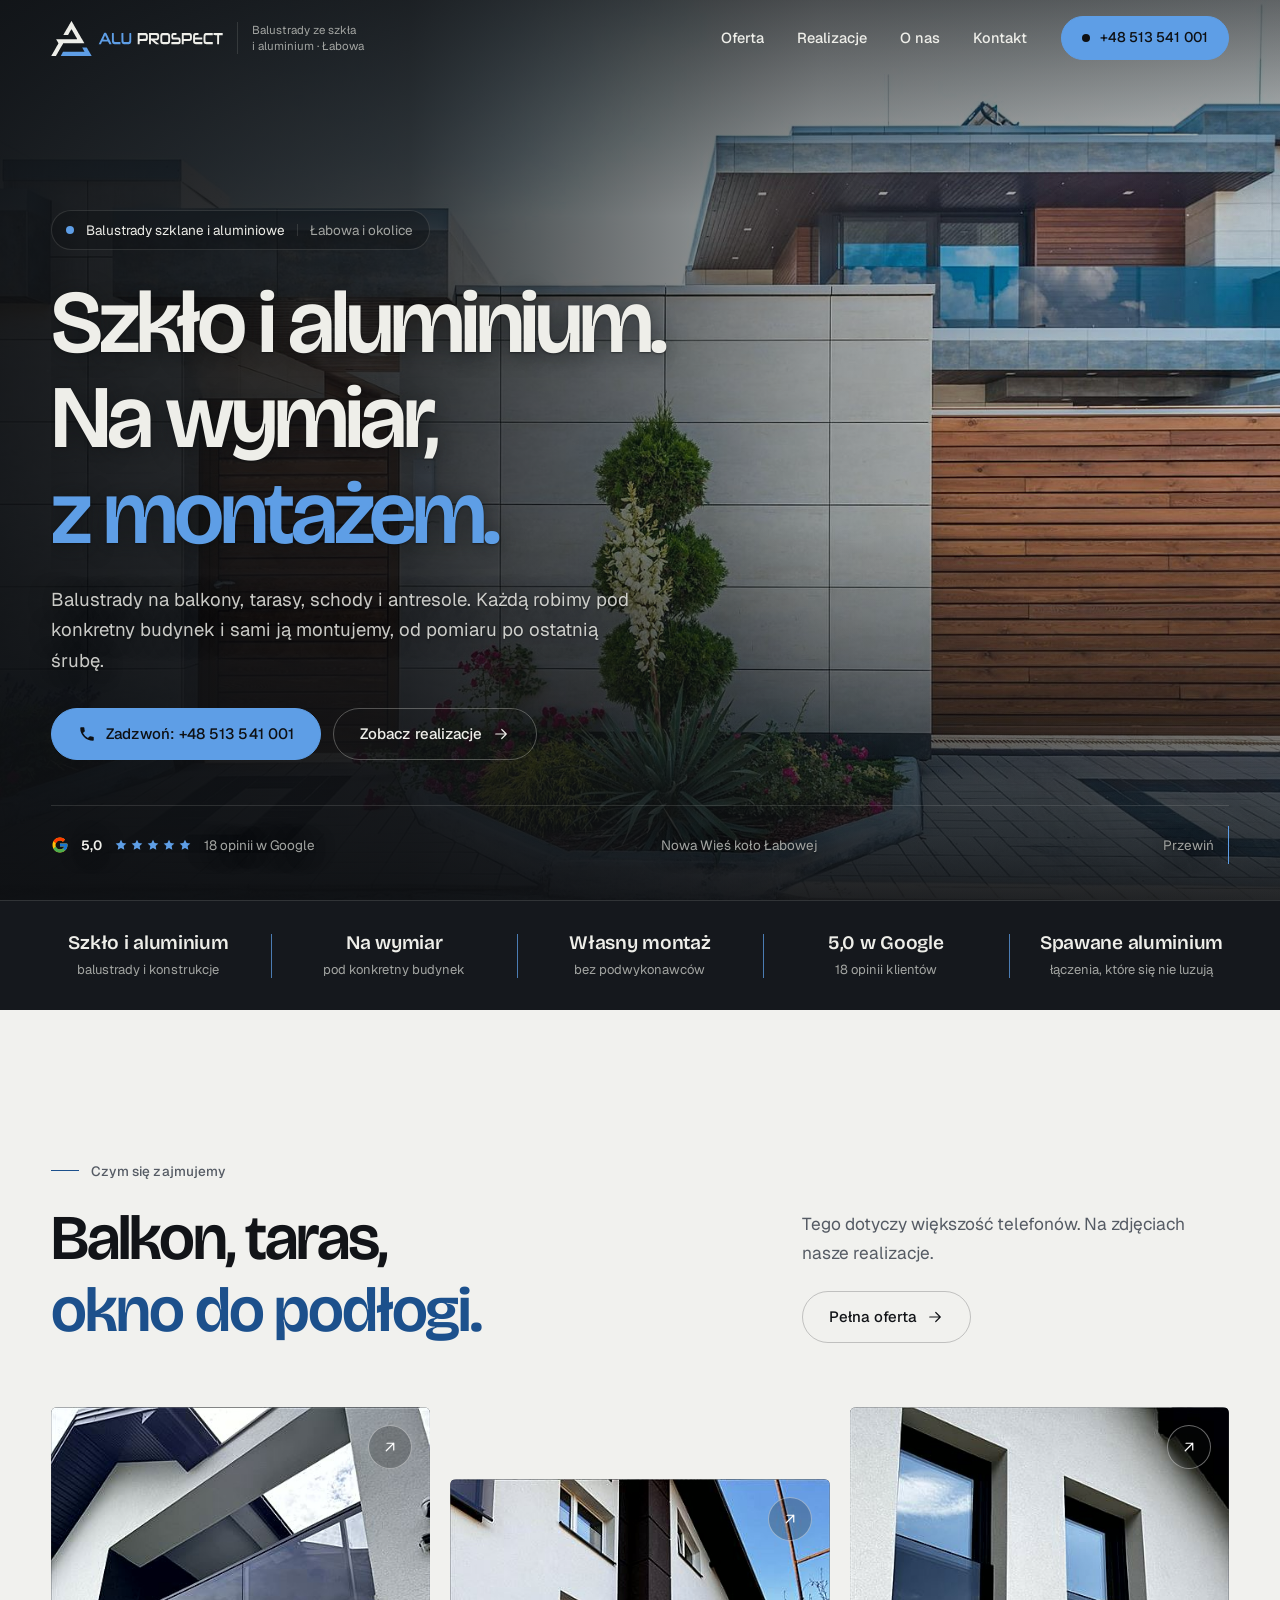
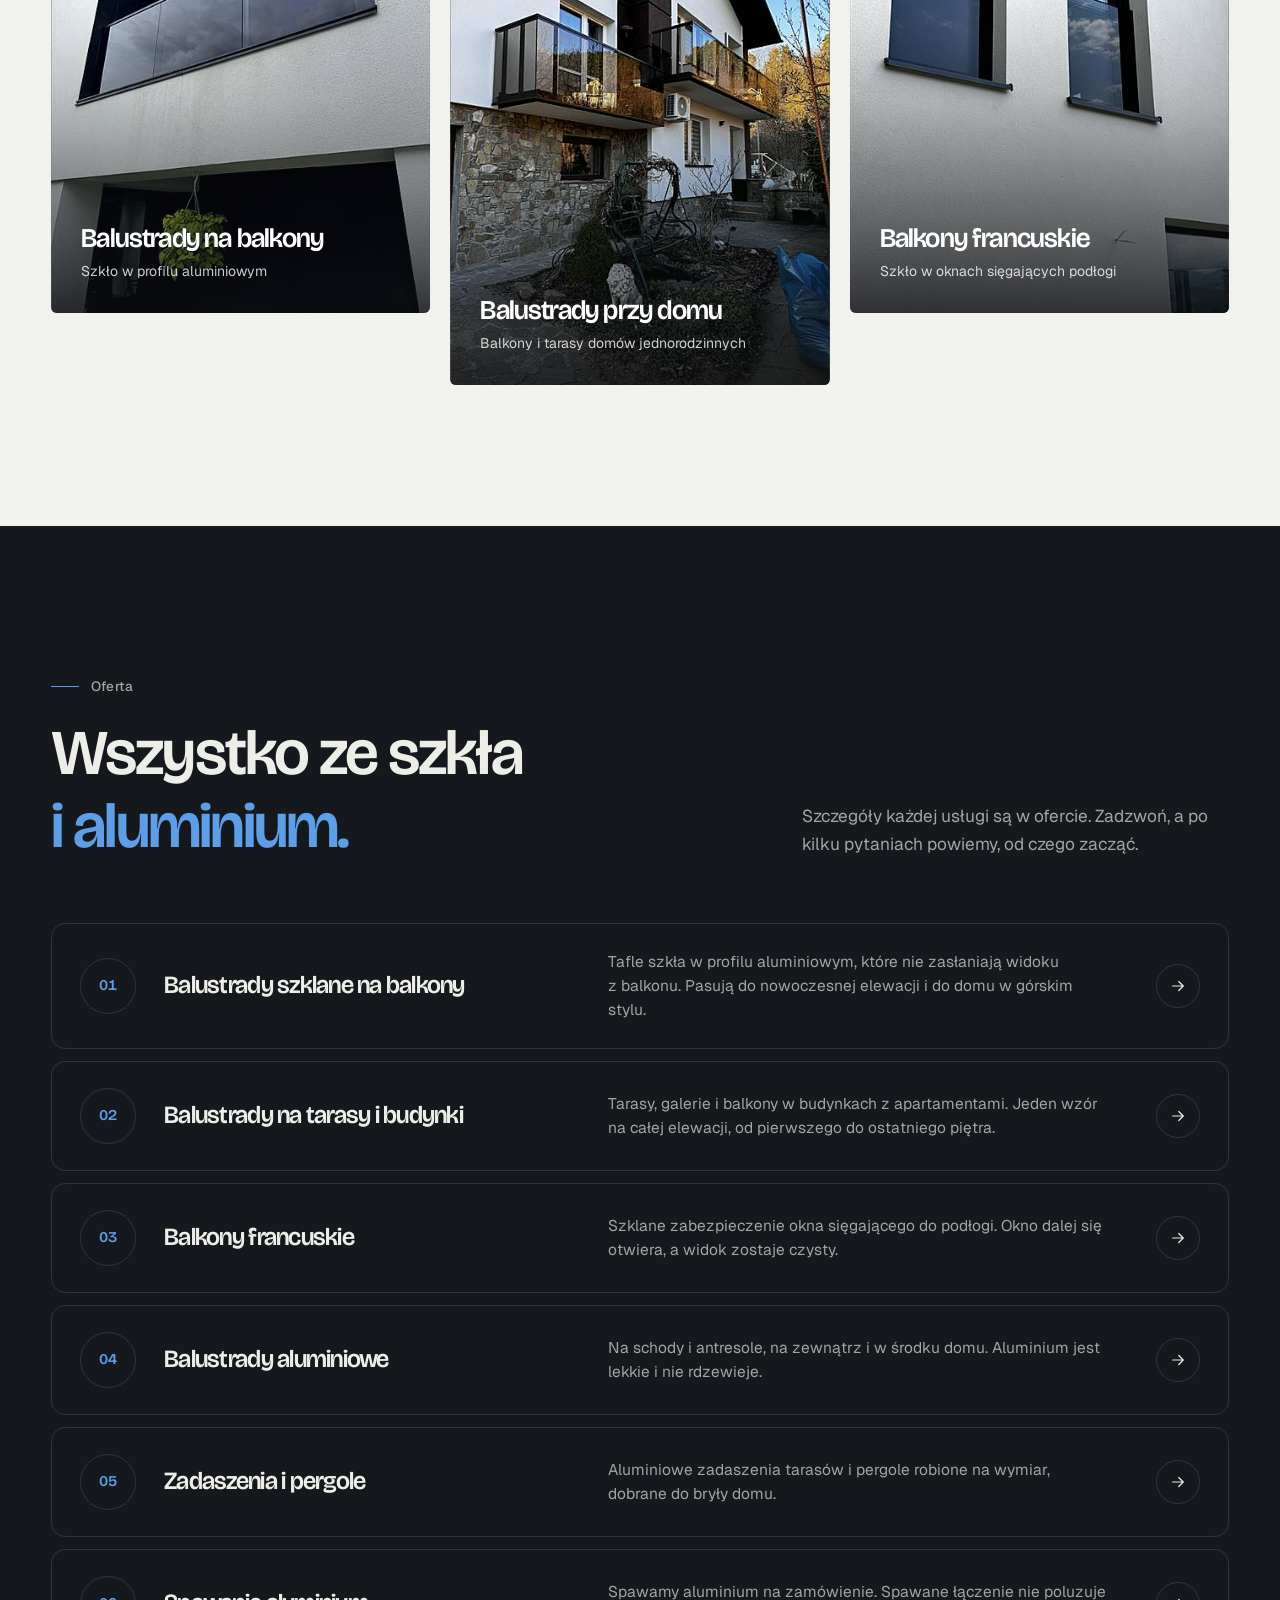
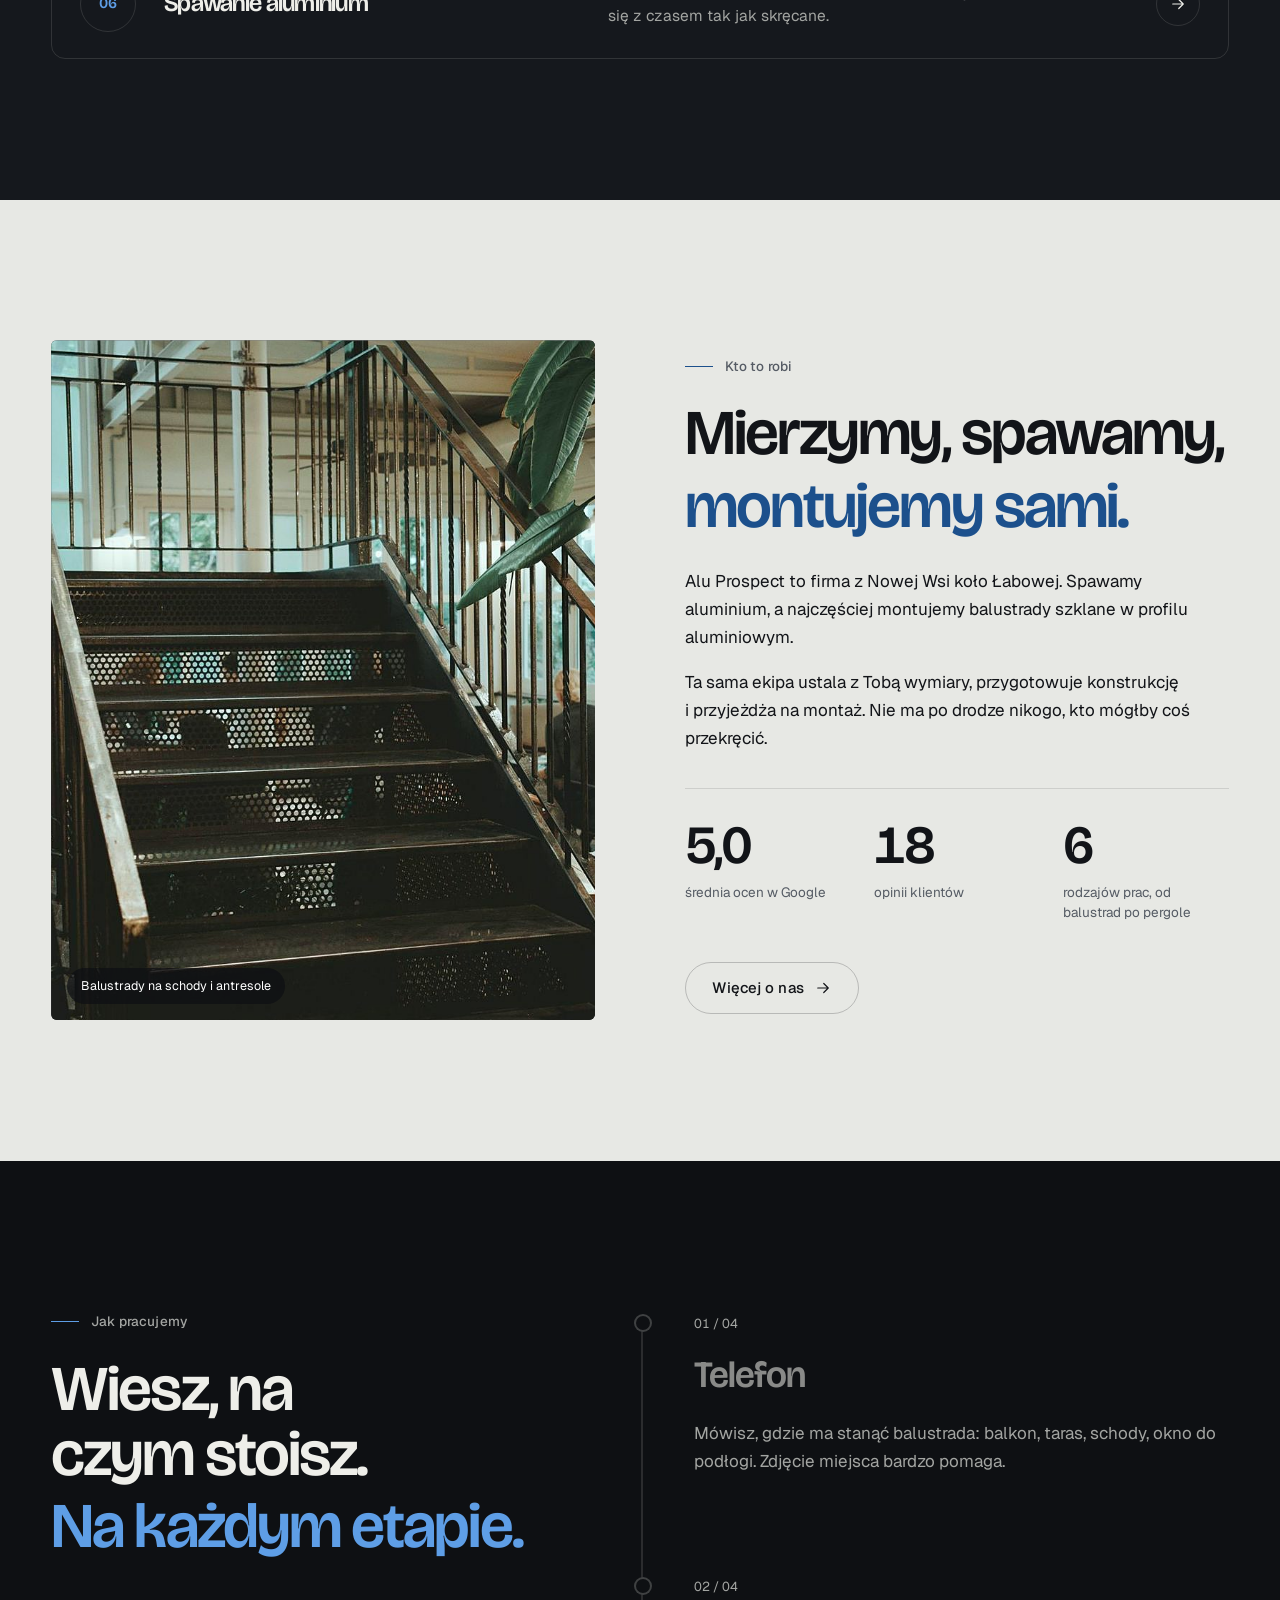
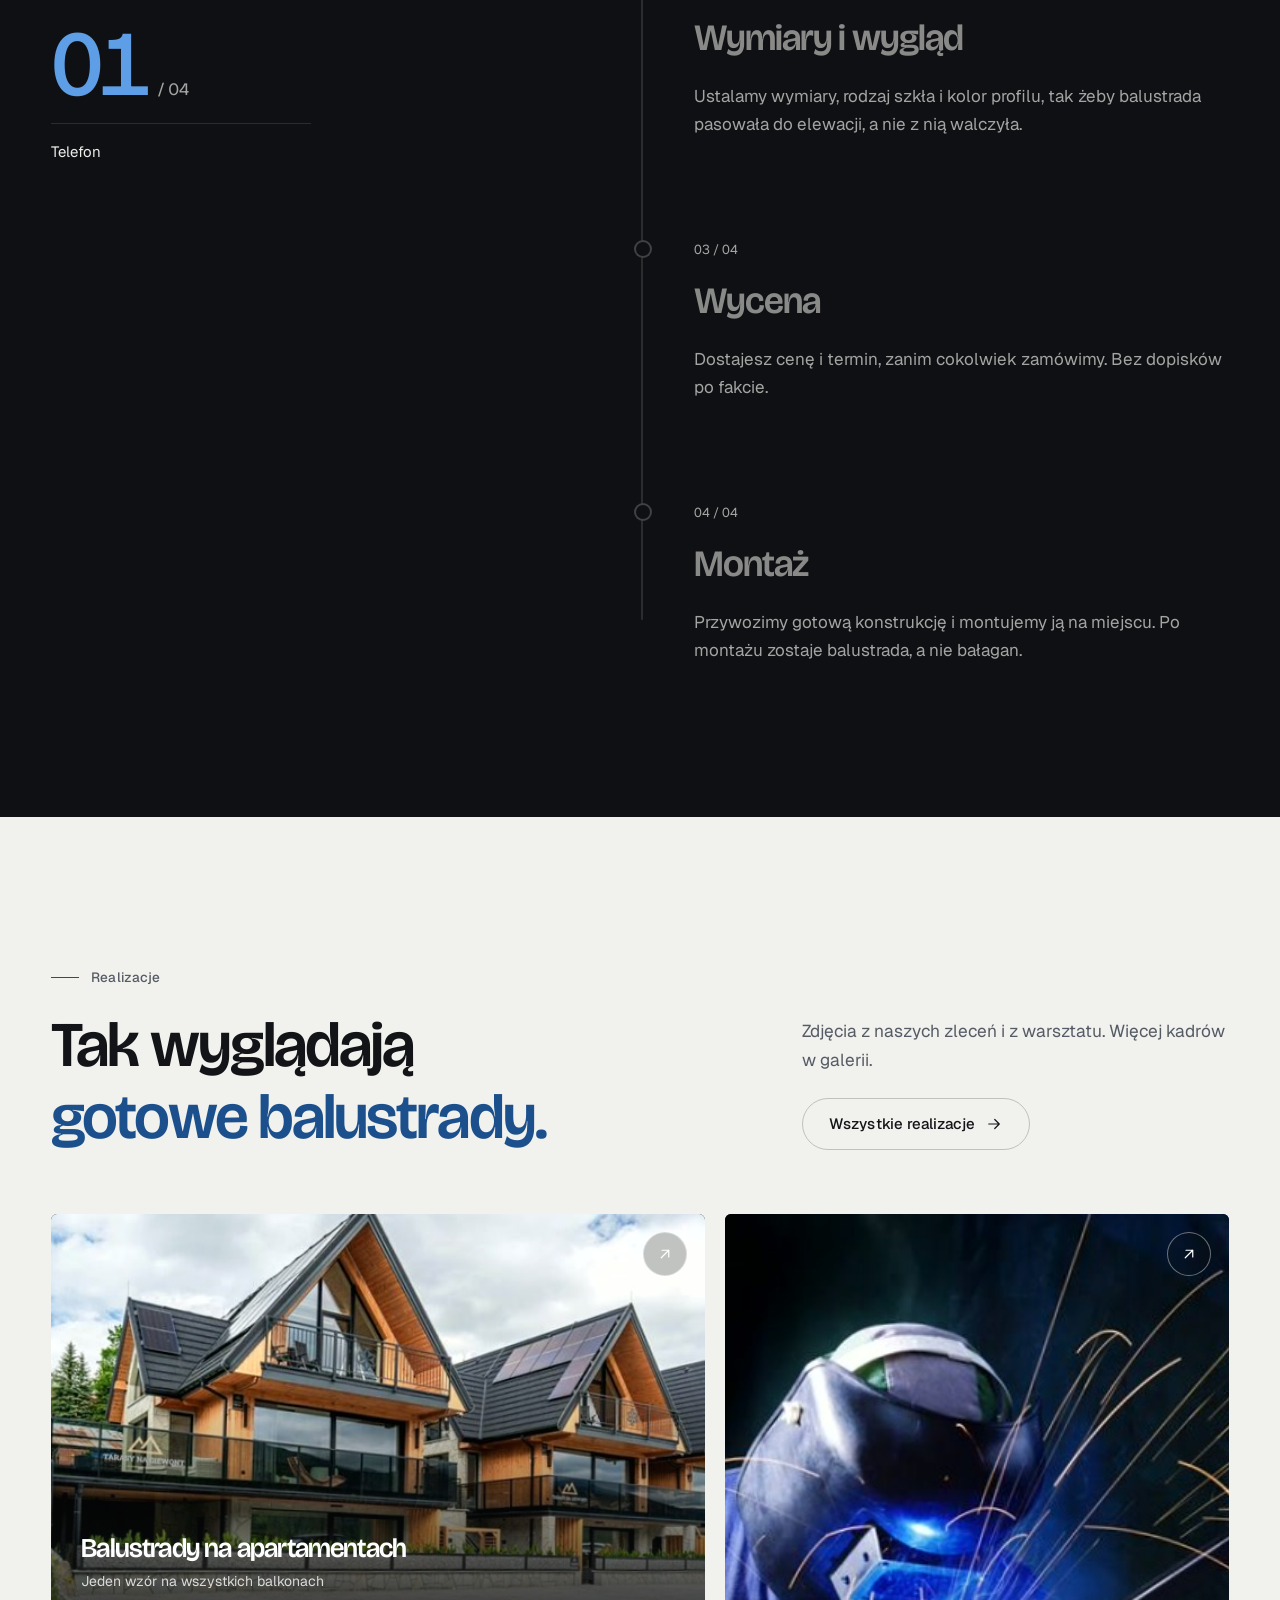
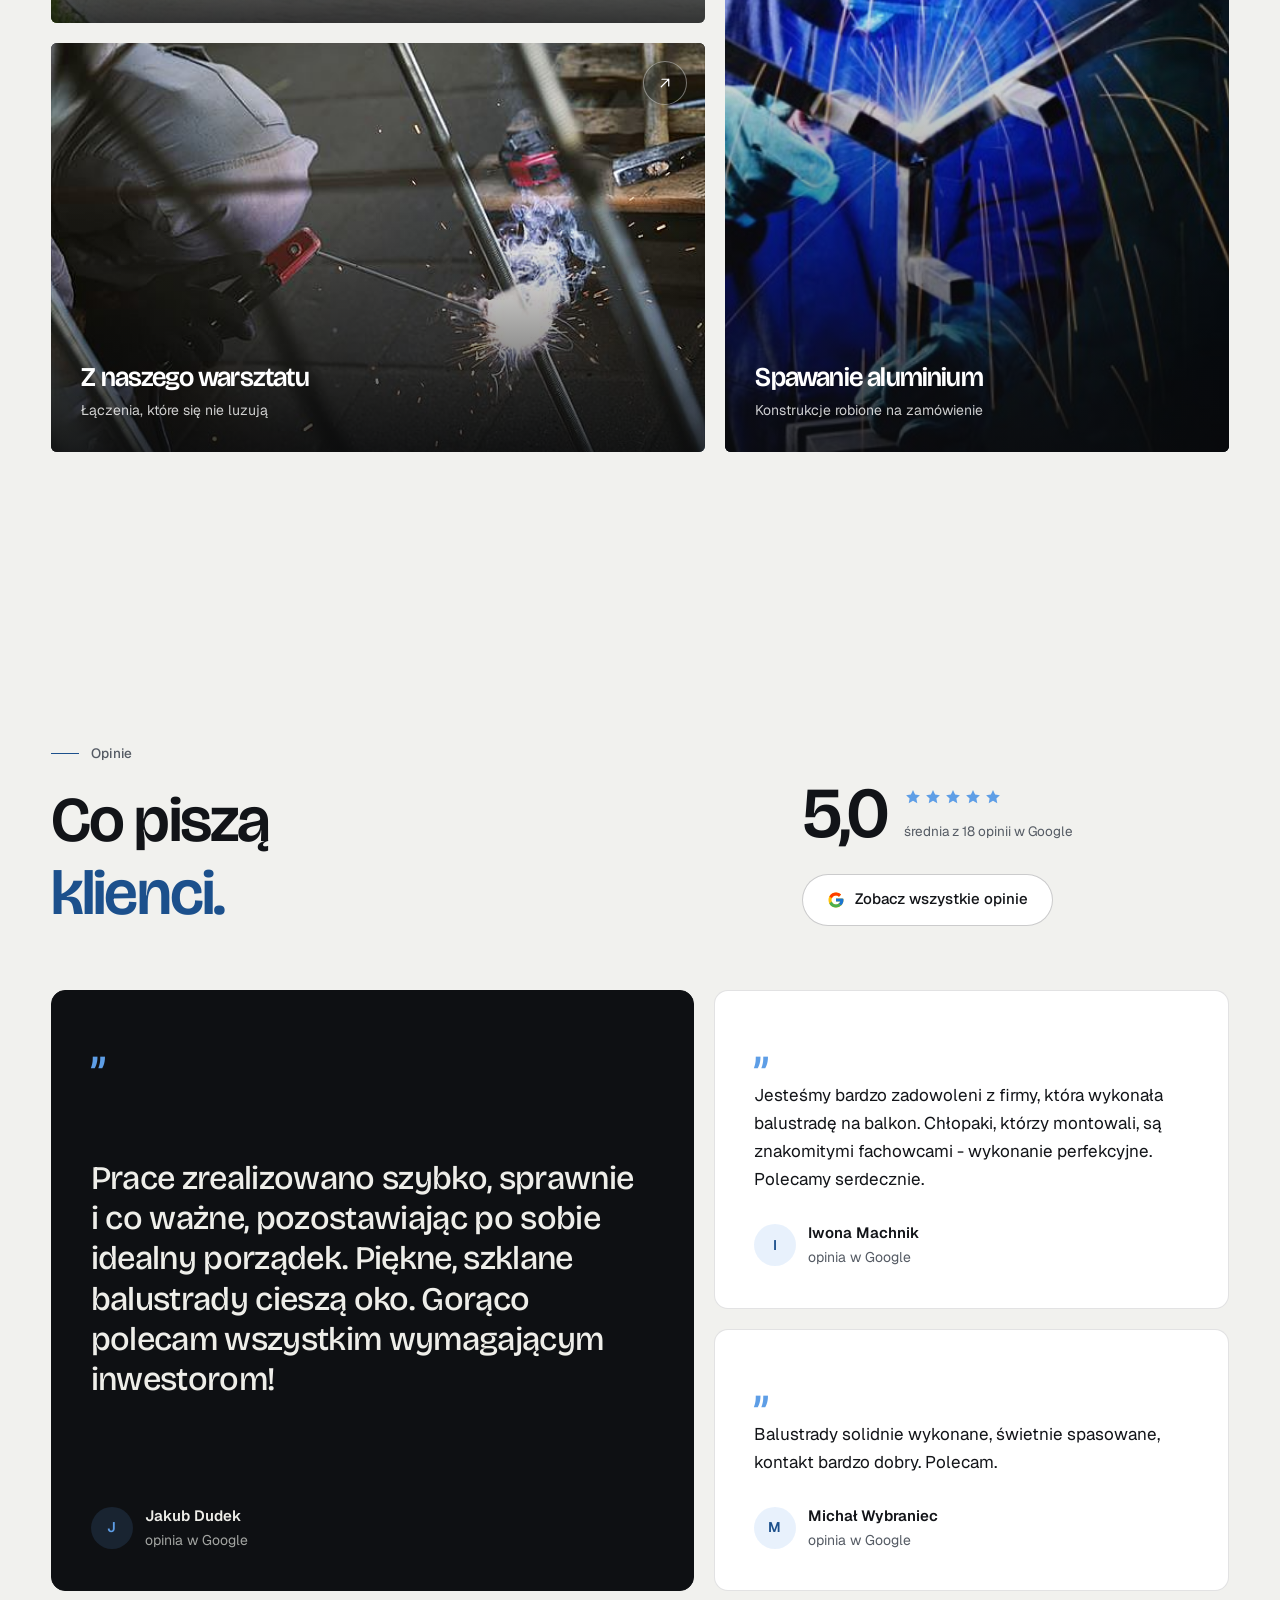
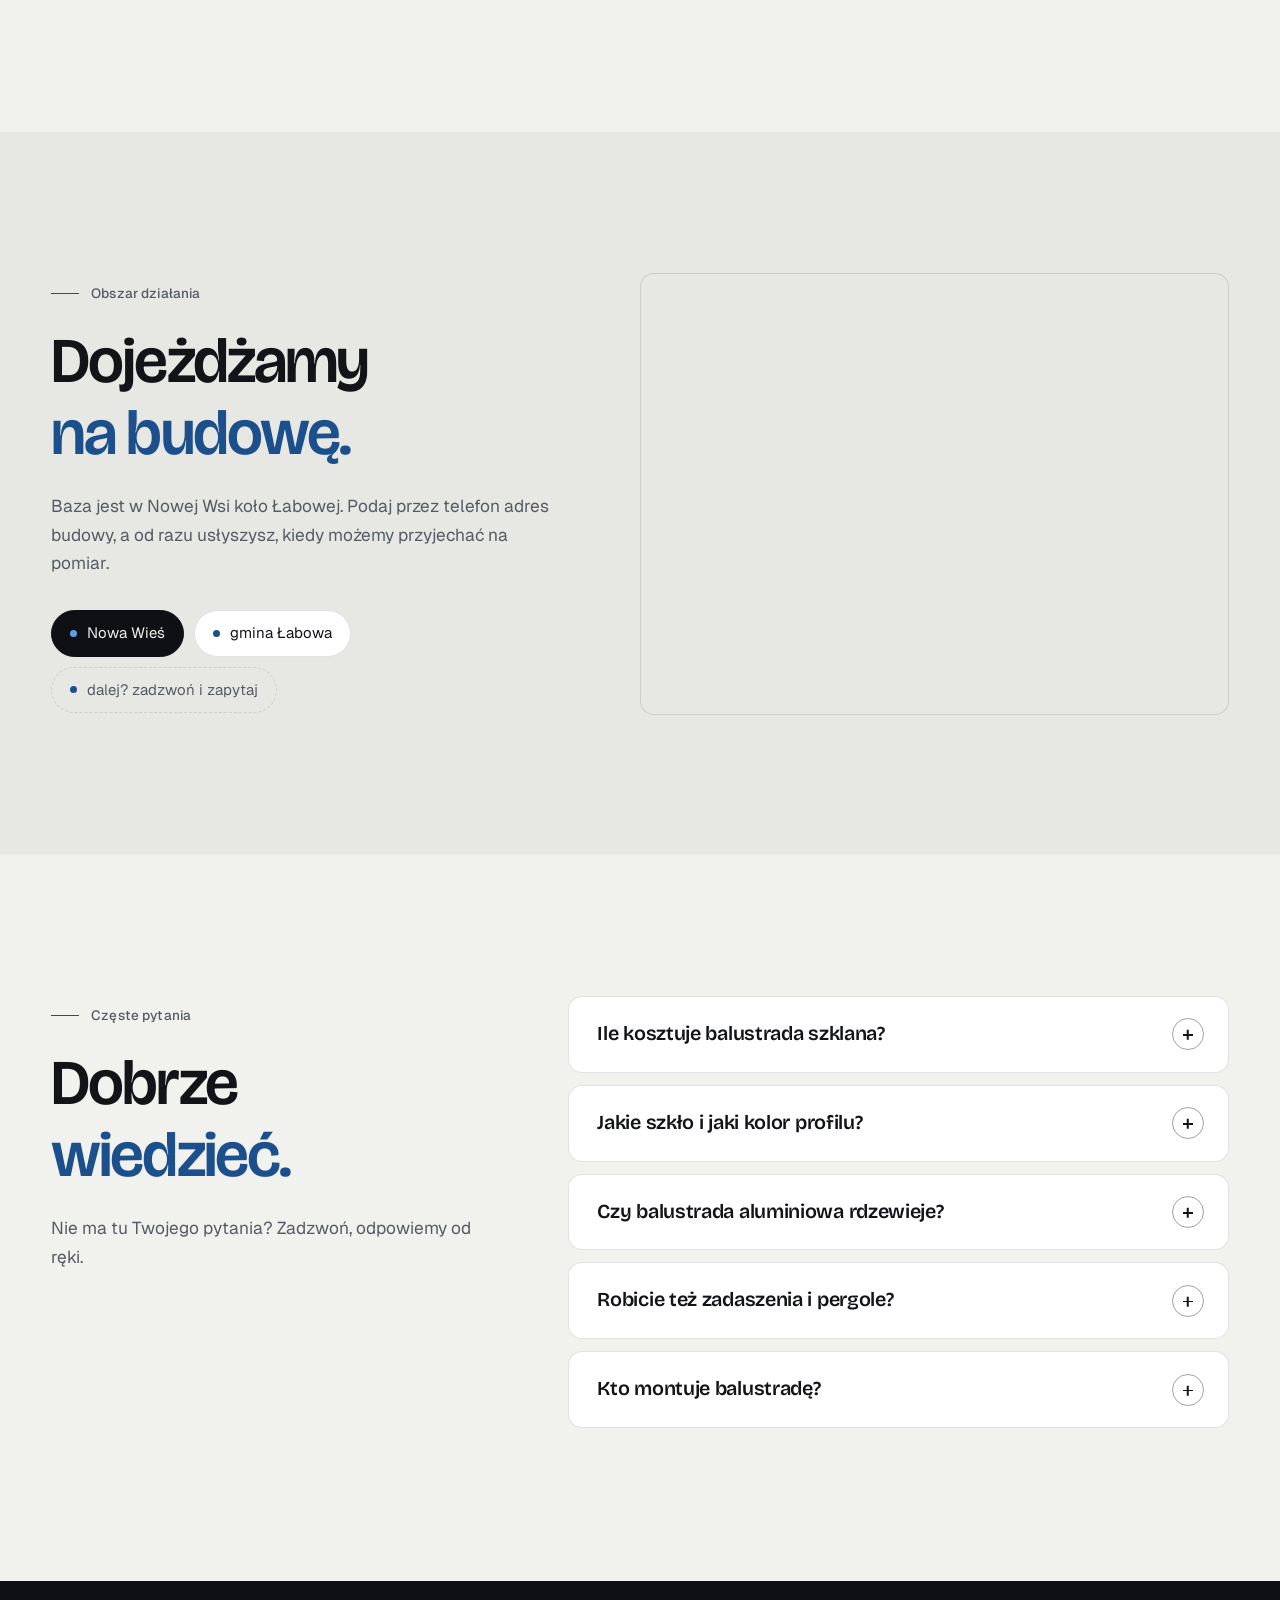
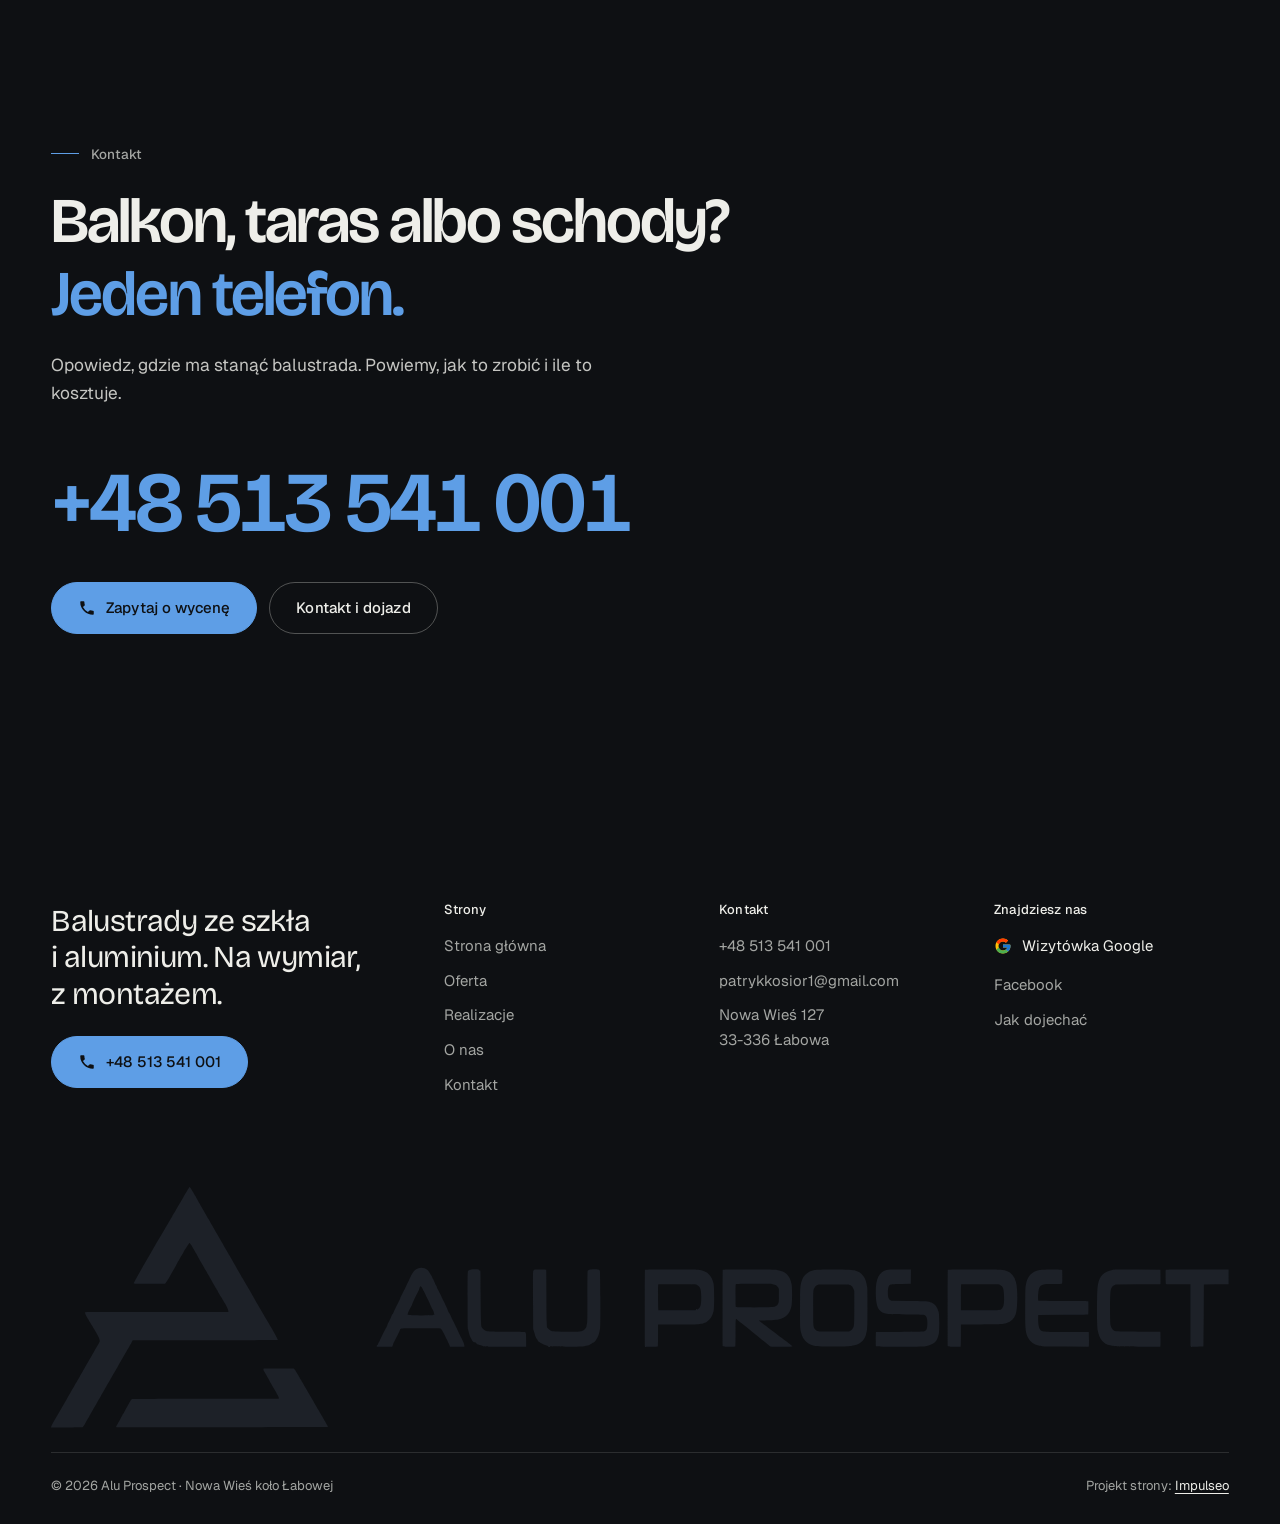
==== commit 40cbfb8e: "[claude-edit][cmt:02fdbab5-f85a-4ebb-a6ff-ccc5934cb8da] nowy projekt strony na wzór ElMac: grafit + " ====
--- a/index.html
+++ b/index.html
@@ -3,218 +3,391 @@
 <head>
 <meta charset="UTF-8">
 <meta name="viewport" content="width=device-width, initial-scale=1.0">
-<title>Alu Prospect - Balustrady szklane i aluminiowe na wymiar</title>
-<meta name="description" content="Alu Prospect - balustrady szklane i aluminiowe na balkony, tarasy, schody i antresole. Spawane aluminium, wykonanie na wymiar z montażem. Nowa Wieś koło Łabowej. Zadzwoń.">
-<link rel="canonical" href="https://kris20032.github.io/balustrady-alu-prospect/">
+<title>Alu Prospect - balustrady szklane i&nbsp;aluminiowe na wymiar | Łabowa</title>
+<meta name="description" content="Balustrady szklane i aluminiowe na balkony, tarasy, schody i antresole. Balkony francuskie, zadaszenia, pergole i spawanie aluminium. Wykonanie na wymiar z montażem. Nowa Wieś koło Łabowej, tel. +48 513 541 001.">
+<link rel="canonical" href="https://impulseo-pl.github.io/balustrady-alu-prospect/">
 <meta name="robots" content="noindex, nofollow">
+<meta name="theme-color" content="#0E1013">
 <meta property="og:type" content="website">
 <meta property="og:locale" content="pl_PL">
 <meta property="og:site_name" content="Alu Prospect">
-<meta property="og:title" content="Alu Prospect - Balustrady szklane i aluminiowe na wymiar">
-<meta property="og:description" content="Alu Prospect - balustrady szklane i aluminiowe na balkony, tarasy, schody i antresole. Spawane aluminium, wykonanie na wymiar z montażem. Nowa Wieś koło Łabowej. Zadzwoń.">
-<meta property="og:url" content="https://kris20032.github.io/balustrady-alu-prospect/">
-<meta property="og:image" content="https://kris20032.github.io/balustrady-alu-prospect/img/og.jpg">
+<meta property="og:title" content="Alu Prospect - balustrady szklane i aluminiowe na wymiar | Łabowa">
+<meta property="og:description" content="Balustrady szklane i aluminiowe na balkony, tarasy, schody i antresole. Balkony francuskie, zadaszenia, pergole i spawanie aluminium. Wykonanie na wymiar z montażem. Nowa Wieś koło Łabowej, tel. +48 513 541 001.">
+<meta property="og:url" content="https://impulseo-pl.github.io/balustrady-alu-prospect/">
+<meta property="og:image" content="https://impulseo-pl.github.io/balustrady-alu-prospect/img/og.jpg">
 <meta property="og:image:width" content="1200">
 <meta property="og:image:height" content="630">
 <meta name="twitter:card" content="summary_large_image">
-<script type="application/ld+json">{"@context": "https://schema.org", "@type": "LocalBusiness", "name": "Alu Prospect", "url": "https://kris20032.github.io/balustrady-alu-prospect/", "telephone": "+48513541001", "image": "https://kris20032.github.io/balustrady-alu-prospect/img/og.jpg", "areaServed": "Nowa Wieś", "sameAs": ["https://www.facebook.com/p/Alu-Prospect-61579979646697/", "https://www.google.com/maps/place/Balustrady+Alu+Prospect/@49.5146519,20.8815971,732m/data=!3m2!1e3!4b1!4m6!3m5!1s0x473dddcff1790ee3:0x25501e431f719c7e!8m2!3d49.5146484!4d20.884172"]}</script>
+<script type="application/ld+json">{"@context": "https://schema.org", "@type": "HomeAndConstructionBusiness", "name": "Alu Prospect", "url": "https://impulseo-pl.github.io/balustrady-alu-prospect/", "telephone": "+48513541001", "email": "patrykkosior1@gmail.com", "image": "https://impulseo-pl.github.io/balustrady-alu-prospect/img/og.jpg", "logo": "https://impulseo-pl.github.io/balustrady-alu-prospect/img/logo.jpg", "address": {"@type": "PostalAddress", "streetAddress": "Nowa Wieś 127", "postalCode": "33-336", "addressLocality": "Łabowa", "addressCountry": "PL"}, "geo": {"@type": "GeoCoordinates", "latitude": 49.5146484, "longitude": 20.884172}, "aggregateRating": {"@type": "AggregateRating", "ratingValue": "5.0", "reviewCount": "18"}, "sameAs": ["https://www.facebook.com/p/Alu-Prospect-61579979646697/", "https://www.google.com/maps/place/Balustrady+Alu+Prospect/@49.5146519,20.8815971,732m/data=!3m2!1e3!4b1!4m6!3m5!1s0x473dddcff1790ee3:0x25501e431f719c7e!8m2!3d49.5146484!4d20.884172"]}</script>
+<script>(function(){var d=document.documentElement;d.classList.add('js');try{if(!window.matchMedia('(prefers-reduced-motion: reduce)').matches)d.classList.add('anim');}catch(e){}setTimeout(function(){if(!d.classList.contains('anim-ok'))d.classList.remove('anim');},3500);})();</script>
+<script>(function(){try{var d=document.documentElement,q=/[?&]intro/.test(location.search);if(!q&&window.matchMedia&&matchMedia('(prefers-reduced-motion: reduce)').matches)return;if(!q&&sessionStorage.getItem('aluprospect_intro'))return;sessionStorage.setItem('aluprospect_intro','1');d.classList.add('intro-on');setTimeout(function(){d.classList.remove('intro-on','intro-gra','intro-out');d.classList.add('hero-go')},4600);}catch(e){}})();</script>
+<link rel="preload" as="image" href="img/hero.jpg" fetchpriority="high">
 <link rel="preconnect" href="https://fonts.googleapis.com">
 <link rel="preconnect" href="https://fonts.gstatic.com" crossorigin>
-<link href="https://fonts.googleapis.com/css2?family=Space+Grotesk:wght@500;600;700&family=DM+Sans:opsz,wght@9..40,400;9..40,500;9..40,600&display=swap" rel="stylesheet">
-<link rel="stylesheet" href="assets/styles.css?v=87322230">
-<style>.gateway .g-ttl{background:rgba(14,18,26,.78);padding:.4em .7em;border-radius:3px;color:#fff}</style>
+<link href="https://fonts.googleapis.com/css2?family=Bricolage+Grotesque:opsz,wght@12..96,400..700&family=Geist:wght@400..600&display=swap" rel="stylesheet">
+<link rel="stylesheet" href="assets/styles.css?v=20261110">
+<script src="assets/lenis.min.js?v=1.1.20" defer></script>
+<script src="assets/main.js?v=20261110" defer></script>
 </head>
 <body>
-
-<header class="nav">
-  <div class="wrap nav-inner">
-    <a class="brand brand-has-logo" href="index.html"><img class="brand-logo" src="img/logo.jpg" alt="Alu Prospect" width="960" height="709" decoding="async"></a>
-    <nav class="nav-links">
-      <a href="oferta.html">Oferta</a>
-      <a href="realizacje.html">Realizacje</a>
-      <a href="o-nas.html">O nas</a>
-      <a href="kontakt.html">Kontakt</a>
-      <a href="tel:+48513541001" class="btn btn-accent">Zadzwoń +48 513 541 001</a>
-    </nav>
-    <button class="nav-toggle" aria-label="Menu"><span></span><span></span><span></span></button>
-  </div>
+<a class="skip" href="#tresc">Przejdź do treści</a>
+<header class="site-head">
+<div class="intro" aria-hidden="true"><span class="intro-line"><i></i></span><span class="intro-meta">balustrady ze szkła i&nbsp;aluminium · Łabowa</span></div><div class="head-in">
+  <a class="brand" href="index.html" aria-label="Alu Prospect - strona główna">
+    <span class="znak"><svg class="wm nav-logo" viewBox="0 0 7963 1626" role="img" aria-label="Alu Prospect"><path pathLength="1" style="--i:0" transform="translate(-527,-2) translate(0,1725) scale(0.1,-0.1)" d="M14622 17218 c-5 -7 -45 -74 -89 -148 -83 -142 -267 -456 -322 -550 -17 -30 -36 -62 -41 -70 -5 -8 -45 -76 -88 -150 -134 -230 -142 -245 -152 -260 -22 -35 -220 -373 -220 -375 0 -2 -48 -84 -106 -182 -58 -98 -117 -198 -131 -223 -14 -25 -69 -119 -122 -210 -54 -91 -146 -248 -206 -350 -60 -102 -116 -198 -124 -213 -9 -16 -20 -36 -26 -45 -5 -10 -55 -94 -109 -187 -55 -94 -106 -181 -115 -195 -9 -14 -21 -34 -27 -46 -6 -11 -83 -142 -171 -290 -88 -148 -207 -350 -265 -449 -58 -99 -115 -196 -127 -215 -11 -19 -24 -42 -28 -50 -4 -8 -48 -85 -98 -170 -117 -199 -236 -403 -268 -460 -35 -63 -145 -252 -157 -270 -6 -8 -13 -22 -17 -30 -4 -8 -26 -48 -50 -88 -24 -40 -43 -74 -43 -76 0 -3 -19 -37 -43 -78 -24 -40 -55 -93 -69 -118 -14 -25 -65 -115 -113 -200 -110 -193 -109 -192 -182 -325 -181 -331 -255 -476 -249 -491 5 -12 170 -14 1060 -14 l1054 0 28 29 c34 37 233 347 253 396 2 6 21 37 41 70 44 71 181 311 235 410 21 39 49 87 62 107 13 21 23 40 23 42 0 2 19 37 43 78 24 40 46 80 50 88 4 8 15 29 25 45 10 17 36 62 57 100 70 129 267 477 285 505 6 8 13 22 17 30 4 8 33 59 65 113 32 55 58 100 58 102 0 26 385 631 406 639 18 7 45 -22 111 -124 31 -47 69 -104 84 -128 16 -24 29 -45 29 -47 0 -2 27 -49 60 -104 33 -56 60 -103 60 -105 0 -4 112 -199 130 -226 6 -8 13 -22 17 -30 4 -8 40 -75 80 -149 40 -74 73 -135 73 -137 0 -1 19 -35 43 -76 24 -40 47 -80 51 -88 4 -8 12 -24 19 -35 19 -32 103 -176 127 -220 25 -44 137 -239 240 -415 37 -63 78 -133 90 -155 12 -22 46 -80 75 -130 29 -49 63 -108 75 -130 12 -22 64 -112 115 -200 159 -275 287 -498 310 -540 13 -22 50 -86 84 -143 34 -57 61 -106 61 -108 0 -3 100 -172 223 -377 123 -205 226 -379 230 -387 4 -8 15 -28 25 -45 78 -128 201 -399 223 -494 12 -49 12 -54 -6 -67 -16 -12 -734 -14 -4852 -14 -4315 0 -4834 -2 -4839 -15 -10 -25 130 -323 223 -476 22 -35 42 -71 46 -79 4 -8 16 -28 27 -45 11 -16 24 -39 29 -50 5 -11 21 -37 35 -58 14 -21 35 -55 46 -75 11 -20 28 -49 38 -64 35 -55 329 -544 336 -558 3 -8 22 -42 41 -75 109 -187 178 -360 179 -450 1 -57 -3 -66 -67 -174 -37 -62 -67 -115 -67 -116 0 -2 -19 -36 -43 -77 -24 -40 -55 -93 -69 -118 -14 -25 -78 -137 -143 -250 -65 -113 -129 -225 -143 -250 -14 -25 -44 -78 -68 -117 -24 -40 -44 -75 -44 -77 0 -2 -21 -40 -46 -83 -51 -86 -425 -737 -456 -793 -10 -19 -23 -42 -28 -50 -16 -27 -143 -244 -155 -265 -13 -24 -132 -233 -159 -278 -10 -18 -29 -52 -43 -77 -13 -25 -28 -52 -33 -60 -26 -40 -130 -221 -130 -224 0 -2 -26 -48 -58 -103 -32 -54 -62 -105 -66 -113 -4 -8 -12 -24 -19 -35 -19 -32 -102 -176 -127 -220 -51 -91 -255 -443 -277 -477 -12 -21 -23 -40 -23 -42 0 -3 -25 -46 -56 -97 -30 -50 -120 -205 -199 -344 -79 -140 -162 -283 -185 -319 -22 -37 -40 -68 -40 -71 0 -2 -70 -122 -156 -265 -85 -144 -169 -287 -186 -318 -18 -31 -45 -79 -60 -107 -55 -94 -139 -277 -141 -303 l-2 -27 1058 -3 c674 -2 1064 1 1075 7 16 8 130 190 209 331 11 19 65 114 120 210 55 96 109 191 120 210 11 19 57 100 101 180 45 80 86 152 92 160 6 8 13 22 17 30 4 8 26 48 50 88 24 41 43 75 43 77 0 2 41 71 90 155 50 84 90 153 90 155 0 2 27 49 60 105 33 56 60 103 60 105 0 2 28 50 61 107 34 56 81 137 104 178 23 41 86 152 140 245 54 94 112 195 128 225 17 30 40 71 52 90 12 19 36 60 52 90 17 30 78 136 135 235 57 99 107 187 111 195 4 8 15 29 26 45 10 17 54 93 98 170 43 77 122 214 175 305 53 91 106 183 118 205 12 22 39 69 60 105 21 36 47 81 58 101 36 65 115 203 177 309 34 58 65 112 69 120 4 8 12 24 19 35 19 32 102 176 127 220 12 22 74 128 136 237 62 108 125 218 140 245 15 26 77 134 137 238 61 105 118 204 127 220 9 17 31 56 49 87 18 31 38 61 44 67 9 7 1588 10 4897 12 2687 1 4891 4 4897 6 7 3 13 12 13 20 0 13 -103 220 -149 298 -10 17 -34 59 -53 95 -20 36 -53 94 -73 130 -21 36 -49 85 -63 110 -13 25 -46 81 -72 125 -26 44 -57 97 -69 118 -31 55 -420 718 -480 818 -11 19 -24 40 -28 48 -3 8 -54 94 -111 190 -58 97 -137 232 -177 301 -191 331 -226 391 -272 475 -74 133 -91 164 -133 235 -21 36 -48 83 -60 105 -27 48 -144 249 -252 433 -43 73 -78 135 -78 137 0 1 -54 94 -120 205 -66 111 -120 204 -120 205 0 2 -40 72 -90 155 -49 83 -90 153 -90 156 0 2 -11 21 -23 42 -41 64 -251 429 -370 642 -38 69 -73 130 -77 135 -4 6 -19 32 -34 58 -40 72 -257 450 -266 462 -4 6 -18 30 -32 55 -21 39 -152 266 -178 310 -9 15 -78 133 -206 355 -38 66 -74 129 -81 140 -7 11 -15 27 -19 35 -10 19 -91 160 -104 180 -6 8 -13 22 -17 30 -4 8 -40 71 -80 139 -40 67 -73 125 -73 126 0 2 -40 72 -90 156 -49 83 -90 153 -90 154 0 2 -27 49 -60 105 -33 56 -60 103 -60 106 0 2 -28 52 -63 111 -35 60 -101 173 -148 253 -46 79 -88 152 -94 161 -5 9 -23 40 -38 68 -26 49 -95 167 -117 201 -6 8 -13 22 -17 30 -4 8 -33 59 -65 113 -32 53 -58 100 -58 102 0 3 -11 22 -23 43 -13 20 -77 129 -142 242 -65 113 -126 219 -136 235 -10 17 -34 62 -55 100 -20 39 -40 75 -44 80 -4 6 -24 42 -45 80 -35 65 -65 120 -121 220 -13 22 -31 56 -42 75 -206 369 -384 650 -413 650 -3 0 -11 -6 -17 -12z"/><path class="b" pathLength="1" style="--i:1" transform="translate(-527,-2) translate(0,1725) scale(0.1,-0.1)" d="M20140 4950 c-272 -3 -496 -7 -498 -8 -2 -1 0 -7 4 -13 3 -6 0 -15 -7 -20 -19 -11 11 -98 51 -148 15 -20 31 -47 35 -61 4 -14 20 -45 35 -70 15 -25 41 -70 57 -100 17 -30 43 -77 58 -105 16 -27 36 -66 46 -85 9 -19 27 -44 38 -54 12 -11 21 -24 21 -30 0 -6 11 -31 24 -56 55 -107 100 -186 113 -201 7 -9 34 -54 58 -100 49 -93 86 -158 115 -204 10 -16 28 -48 40 -70 12 -22 35 -59 51 -83 16 -24 29 -47 29 -51 0 -5 9 -20 21 -35 33 -41 66 -102 118 -216 9 -19 28 -51 43 -70 28 -36 86 -177 90 -220 2 -18 -2 -25 -14 -25 -9 0 -20 -4 -24 -8 -4 -4 -962 -7 -2128 -7 -2806 0 -7725 -10 -7754 -16 -14 -3 -22 -11 -20 -21 2 -9 -3 -18 -11 -21 -10 -3 -12 0 -7 13 17 46 -41 -16 -69 -73 -16 -33 -38 -69 -47 -79 -10 -10 -25 -37 -34 -58 -15 -38 -61 -118 -110 -195 -12 -19 -52 -93 -89 -165 -37 -71 -75 -141 -85 -155 -27 -38 -100 -179 -100 -193 0 -7 -11 -24 -24 -38 -32 -35 -76 -105 -76 -123 0 -7 -7 -19 -15 -26 -8 -7 -15 -21 -15 -31 0 -10 -6 -22 -13 -26 -7 -4 -24 -30 -38 -58 -99 -199 -114 -227 -153 -286 -17 -24 -46 -75 -66 -114 -20 -38 -55 -99 -78 -135 -24 -36 -41 -74 -40 -85 7 -47 -55 -46 1870 -45 3856 0 12414 12 12428 16 13 4 13 6 0 14 -13 8 -12 10 3 10 21 0 22 19 2 47 -9 13 -29 48 -45 80 -17 32 -41 76 -54 98 -14 22 -37 63 -51 90 -15 28 -33 57 -41 65 -7 9 -19 29 -26 45 -7 17 -36 70 -63 118 -63 112 -63 111 -107 177 -20 30 -46 77 -57 104 -12 26 -31 60 -42 75 -11 14 -27 40 -35 56 -8 17 -23 44 -33 60 -29 44 -43 68 -67 111 -12 22 -38 64 -58 94 -20 30 -36 61 -36 69 0 8 -11 29 -25 47 -14 18 -25 35 -25 38 0 3 -34 60 -75 126 -42 66 -85 139 -95 163 -11 23 -35 69 -55 102 -19 33 -46 80 -60 105 -14 25 -34 59 -45 75 -11 17 -23 37 -27 45 -3 8 -18 33 -32 55 -51 79 -171 288 -184 320 -4 11 -18 33 -31 50 -12 16 -42 66 -65 110 -24 44 -58 103 -76 130 -44 67 -111 184 -125 215 -6 14 -21 43 -35 65 -13 22 -34 59 -46 83 -13 23 -27 42 -31 42 -4 0 -8 6 -8 13 0 7 -16 37 -36 67 -20 30 -43 68 -51 85 -9 16 -22 34 -29 38 -7 4 -20 30 -28 58 -9 28 -27 64 -41 80 -14 17 -25 35 -25 40 0 5 -17 35 -39 67 -21 31 -55 89 -76 127 -108 198 -140 247 -181 275 l-38 25 -520 0 c-287 0 -744 -2 -1016 -5z"/><path class="b" pathLength="1" style="--i:2" transform="translate(2203,546.0) scale(2.0) translate(0,-135) translate(0,402) scale(0.1,-0.1)" d="M1387 2648 c-98 -31 -159 -101 -248 -288 -17 -36 -53 -112 -81 -170 -27 -58 -58 -123 -68 -145 -26 -59 -59 -125 -80 -164 -11 -19 -24 -46 -30 -60 -6 -15 -28 -60 -50 -101 -22 -41 -40 -81 -40 -90 0 -8 -25 -62 -54 -120 -96 -189 -153 -304 -171 -350 -10 -25 -24 -49 -30 -55 -12 -10 -25 -38 -61 -125 -10 -25 -23 -52 -28 -60 -6 -8 -20 -33 -30 -55 -10 -22 -23 -49 -28 -59 -6 -10 -21 -49 -35 -85 -13 -36 -32 -77 -41 -91 -21 -34 -212 -418 -212 -428 0 -4 -13 -29 -30 -55 -16 -26 -30 -56 -30 -67 0 -10 -9 -22 -20 -25 -13 -4 -20 -15 -20 -31 l0 -24 265 0 c256 0 265 1 265 19 0 11 4 23 10 26 6 3 10 18 10 33 0 15 21 63 46 107 45 78 157 307 184 373 26 65 -11 62 708 62 544 0 657 -2 680 -14 24 -13 97 -144 176 -316 9 -19 20 -42 25 -50 6 -8 19 -35 31 -60 11 -25 27 -56 34 -70 8 -14 20 -44 27 -67 l12 -43 244 0 243 0 0 47 c0 42 -65 196 -120 283 -9 15 -109 226 -137 290 -8 19 -19 42 -24 50 -5 8 -12 22 -15 30 -9 23 -72 150 -100 200 -14 25 -41 82 -59 128 -19 45 -45 96 -58 112 -14 16 -28 44 -32 62 -6 28 -109 251 -162 353 -34 63 -53 104 -108 223 -31 67 -69 144 -85 169 -17 26 -30 56 -30 67 0 12 -14 41 -30 65 -17 24 -30 50 -30 56 0 7 -13 40 -30 73 -16 34 -30 65 -30 70 0 5 -7 15 -15 22 -8 7 -15 18 -15 25 0 31 -127 235 -165 265 -99 79 -204 98 -328 58z m164 -693 c17 -33 34 -67 38 -75 5 -8 30 -60 56 -115 62 -131 69 -144 88 -180 9 -16 28 -57 43 -90 45 -104 84 -188 116 -249 17 -33 35 -76 39 -95 4 -20 10 -46 14 -57 10 -32 -15 -34 -410 -35 -371 -1 -495 5 -495 26 0 27 41 126 89 215 28 52 54 102 57 110 56 144 123 290 173 380 5 8 17 33 27 55 10 22 24 47 30 55 9 13 20 46 39 117 15 55 50 33 96 -62z"/><path class="b" pathLength="1" style="--i:3" transform="translate(2203,546.0) scale(2.0) translate(0,-135) translate(0,402) scale(0.1,-0.1)" d="M3196 2610 c-34 -6 -64 -16 -71 -26 -6 -10 -17 -14 -23 -10 -30 18 -32 -43 -32 -982 0 -774 3 -957 14 -998 7 -27 24 -91 36 -142 12 -51 33 -112 46 -135 13 -23 35 -63 49 -89 29 -55 58 -78 100 -78 22 -1 35 -9 50 -32 11 -17 27 -35 35 -39 23 -11 121 -38 161 -44 21 -3 42 -12 49 -20 11 -13 110 -15 726 -15 l714 0 0 220 c0 230 -5 264 -44 276 -12 4 -289 8 -616 9 -631 3 -673 6 -740 50 -65 43 -108 91 -114 126 -15 92 -23 472 -25 1136 -1 708 -3 781 -22 751 -7 -10 -10 -8 -15 9 -3 12 -13 24 -22 28 -29 11 -196 14 -256 5z"/><path class="b" pathLength="1" style="--i:4" transform="translate(2203,546.0) scale(2.0) translate(0,-135) translate(0,402) scale(0.1,-0.1)" d="M7255 2614 c-78 -6 -102 -13 -84 -25 11 -8 8 -9 -10 -7 -20 2 -26 -3 -33 -27 -5 -16 -8 -408 -8 -870 1 -723 -1 -850 -14 -910 -9 -38 -16 -80 -16 -91 0 -12 -17 -43 -38 -68 -87 -105 -148 -116 -657 -110 -444 5 -494 10 -545 59 -19 18 -49 46 -66 62 l-32 29 -8 190 c-5 104 -9 540 -9 969 0 508 -3 783 -10 787 -5 4 -95 8 -200 8 -204 0 -214 -2 -215 -37 0 -5 -4 -2 -9 6 -20 32 -23 -111 -19 -1030 l5 -954 25 -70 c14 -38 29 -90 33 -115 4 -25 13 -55 21 -67 8 -12 14 -28 14 -35 1 -7 14 -29 30 -48 17 -19 30 -39 30 -45 1 -13 36 -55 47 -55 5 0 33 -16 62 -35 62 -41 131 -71 183 -80 21 -3 45 -13 54 -23 16 -16 67 -17 615 -20 585 -3 599 -2 636 18 21 11 54 20 73 20 35 0 103 29 158 69 17 11 34 21 39 21 30 0 84 56 129 136 64 115 86 184 114 359 19 118 9 1950 -10 1950 -8 0 -15 4 -15 8 0 27 -132 42 -270 31z"/><path pathLength="1" style="--i:5" transform="translate(2203,546.0) scale(2.0) translate(0,-135) translate(0,402) scale(0.1,-0.1)" d="M9067 2603 c-9 -8 -9 -2565 -1 -2587 5 -14 34 -16 219 -16 212 0 213 0 219 23 3 12 6 181 6 375 l0 352 633 0 c759 1 848 9 1006 89 119 61 196 177 238 356 27 120 27 810 0 930 -64 278 -195 412 -453 465 -92 19 -139 20 -978 20 -486 0 -886 -3 -889 -7z m1763 -517 c109 -58 139 -147 140 -413 0 -287 -28 -372 -141 -422 -45 -20 -66 -21 -670 -21 -343 0 -630 0 -636 0 -14 0 -20 860 -6 874 4 4 293 6 643 4 597 -3 637 -4 670 -22z"/><path pathLength="1" style="--i:6" transform="translate(2203,546.0) scale(2.0) translate(0,-135) translate(0,402) scale(0.1,-0.1)" d="M11697 2603 c-9 -8 -9 -2550 -1 -2581 6 -22 7 -22 214 -22 180 0 209 2 214 16 3 9 6 218 6 464 0 474 1 479 46 444 13 -11 90 -73 171 -139 277 -226 328 -267 468 -380 77 -62 196 -159 265 -215 69 -56 146 -117 173 -137 26 -19 47 -39 47 -44 0 -5 158 -9 375 -9 206 0 375 4 375 8 0 18 -29 44 -135 121 -60 45 -124 92 -141 105 -17 14 -215 163 -440 332 -225 169 -410 311 -412 315 -2 5 2 9 10 9 236 -4 555 11 643 30 263 58 390 188 446 455 25 122 28 623 3 743 -60 299 -194 429 -494 477 -99 16 -1818 24 -1833 8z m1689 -488 c108 -19 142 -40 180 -107 l29 -53 0 -225 c0 -223 0 -225 -26 -275 -38 -73 -86 -101 -189 -114 -125 -16 -1222 -15 -1238 1 -9 9 -12 109 -12 390 0 348 1 378 18 387 31 18 1131 14 1238 -4z"/><path pathLength="1" style="--i:7" transform="translate(2203,546.0) scale(2.0) translate(0,-135) translate(0,402) scale(0.1,-0.1)" d="M14800 2591 c-242 -58 -370 -169 -436 -379 -48 -151 -54 -261 -54 -916 0 -639 0 -647 41 -836 44 -202 190 -361 379 -410 150 -40 225 -44 725 -44 501 -1 497 -1 695 41 188 40 329 168 386 352 51 164 54 215 54 908 0 358 -3 666 -6 685 -36 224 -69 319 -143 411 -71 87 -159 141 -296 179 -114 32 -1219 39 -1345 9z m1206 -508 c54 -29 87 -69 116 -140 l23 -58 0 -570 c0 -517 -2 -575 -18 -625 -25 -80 -59 -124 -114 -151 l-48 -24 -485 -3 c-563 -4 -581 -2 -646 63 -79 80 -79 77 -79 740 0 625 -1 610 55 698 28 45 69 72 133 88 18 4 255 7 527 6 490 -2 495 -2 536 -24z"/><path pathLength="1" style="--i:8" transform="translate(2203,546.0) scale(2.0) translate(0,-135) translate(0,402) scale(0.1,-0.1)" d="M17233 2590 c-276 -81 -378 -324 -360 -855 14 -386 83 -529 297 -607 87 -32 206 -38 744 -38 346 0 544 -4 569 -11 104 -28 139 -112 132 -315 -5 -178 -30 -225 -132 -253 -20 -6 -357 -10 -815 -10 -429 -1 -784 -4 -789 -7 -10 -6 -13 -453 -3 -478 9 -24 1573 -24 1679 0 298 68 394 157 446 412 26 124 23 646 -4 742 -46 168 -118 263 -242 321 -110 51 -121 52 -760 58 l-600 6 -36 23 c-60 37 -79 95 -79 245 0 89 5 140 17 178 35 113 34 113 433 119 l325 5 3 243 2 242 -382 -1 c-340 0 -390 -3 -445 -19z"/><path pathLength="1" style="--i:9" transform="translate(2203,546.0) scale(2.0) translate(0,-135) translate(0,402) scale(0.1,-0.1)" d="M19307 2603 c-9 -8 -9 -2550 -1 -2581 6 -22 7 -22 219 -22 l213 0 6 31 c3 17 6 186 6 374 l0 343 678 5 c691 5 749 8 867 47 151 49 259 153 307 298 70 211 74 853 8 1092 -52 186 -157 311 -310 367 -143 53 -144 53 -1098 53 -489 0 -892 -3 -895 -7z m1769 -520 c103 -55 125 -119 132 -383 5 -237 -10 -336 -62 -396 -61 -71 -38 -68 -753 -71 l-643 -3 0 433 c0 239 3 437 7 441 4 4 293 6 643 4 633 -3 635 -3 676 -25z"/><path pathLength="1" style="--i:10" transform="translate(2203,546.0) scale(2.0) translate(0,-135) translate(0,402) scale(0.1,-0.1)" d="M22410 2590 c-279 -60 -406 -199 -466 -510 -14 -71 -17 -180 -21 -668 -6 -797 4 -915 97 -1106 65 -133 195 -229 352 -261 40 -8 98 -20 128 -27 40 -9 257 -13 811 -15 l757 -3 6 22 c10 38 7 466 -3 473 -6 3 -313 6 -683 6 -892 0 -905 1 -973 101 -38 55 -59 201 -53 373 l3 100 840 3 c461 1 843 6 848 11 9 9 12 436 2 451 -4 7 -297 10 -841 9 -458 0 -838 3 -844 6 -28 17 -4 367 30 435 58 115 114 130 463 130 164 0 286 4 297 10 17 9 18 27 19 227 0 120 -2 226 -5 236 -8 26 -637 24 -764 -3z"/><path pathLength="1" style="--i:11" transform="translate(2203,546.0) scale(2.0) translate(0,-135) translate(0,402) scale(0.1,-0.1)" d="M24840 2589 c-264 -56 -396 -193 -455 -474 -44 -205 -49 -1363 -7 -1575 57 -287 188 -443 417 -494 207 -46 216 -46 972 -46 l721 0 6 23 c3 12 6 124 6 248 0 198 -2 228 -16 233 -9 3 -338 6 -732 6 -394 1 -737 5 -761 9 -91 18 -157 93 -182 206 -15 73 -23 734 -11 980 13 264 34 319 136 373 l51 27 735 3 c404 1 745 4 758 7 l22 5 -2 243 -3 242 -780 2 c-744 2 -784 1 -875 -18z"/><path pathLength="1" style="--i:12" transform="translate(2203,546.0) scale(2.0) translate(0,-135) translate(0,402) scale(0.1,-0.1)" d="M26677 2603 c-13 -12 -8 -468 5 -481 9 -9 116 -12 420 -12 l408 0 0 -1032 c0 -568 3 -1043 6 -1055 6 -23 7 -23 220 -23 118 0 215 1 216 3 2 1 5 474 8 1052 l5 1050 418 3 417 2 0 250 0 250 -1058 0 c-582 0 -1062 -3 -1065 -7z"/></svg></span>
+    <span class="brand-sub">Balustrady ze szkła<br>i aluminium · Łabowa</span>
+  </a>
+  <nav class="nav-links" aria-label="Menu główne">
+    <a class="nl" href="oferta.html">Oferta</a><a class="nl" href="realizacje.html">Realizacje</a><a class="nl" href="o-nas.html">O&nbsp;nas</a><a class="nl" href="kontakt.html">Kontakt</a>
+    <a class="btn btn-copper nav-cta" href="tel:+48513541001"><span class="live" aria-hidden="true"></span>+48 513 541 001</a>
+  </nav>
+  <button class="burger" type="button" aria-label="Otwórz menu" aria-expanded="false" aria-controls="mnav"><span></span><span></span></button>
+</div>
 </header>
-
-<main>
-<section class="hero-fach">
-  <img class="hf-photo" src="img/hero.jpg" fetchpriority="high" data-rotate="img/g7.jpg|img/g8.jpg" alt="Alu Prospect" width="1600" height="1068">
-  <div class="hf-panel">
-    <div class="hf-inner">
-      <span class="hf-kicker">Balustrady szklane i aluminiowe · Łabowa · od 2021</span>
-      <h1 class="hf-title">Balustrady szklane <em>na wymiar, z montażem</em></h1>
-      <p class="hf-lead">Robimy balustrady ze szkła i aluminium na balkony, tarasy, schody i antresole. Każdą wykonujemy pod konkretny budynek i sami ją montujemy.</p>
-      <a class="hf-phone" href="tel:+48513541001"><span class="hf-phone-lab">Zadzwoń teraz</span><span class="hf-phone-num"><svg class="ico-tel" width="16" height="16" viewBox="0 0 24 24" fill="none" aria-hidden="true"><path d="M6.6 10.8a15.5 15.5 0 0 0 6.6 6.6l2.2-2.2a1 1 0 0 1 1-.24 11.4 11.4 0 0 0 3.6.58 1 1 0 0 1 1 1V20a1 1 0 0 1-1 1A17 17 0 0 1 3 4a1 1 0 0 1 1-1h3.5a1 1 0 0 1 1 1c0 1.25.2 2.46.58 3.6a1 1 0 0 1-.25 1l-2.23 2.2Z" fill="currentColor"/></svg> +48 513 541 001</span></a>
-      <div class="hf-actions">
-        <a href="kontakt.html" class="btn btn-accent">Zapytaj o wycenę <span class="arr">→</span></a>
-        <a href="tel:+48513541001" class="btn btn-ghost hf-ghost">Zadzwoń +48 513 541 001</a>
-      </div>
-      <div class="hf-trust"><svg class="ico-star" width="14" height="14" viewBox="0 0 24 24" style="vertical-align:-2px" aria-hidden="true"><path d="M12 2.8l2.85 5.8 6.4.93-4.63 4.5 1.1 6.37L12 17.4l-5.72 3 1.1-6.37-4.63-4.5 6.4-.93L12 2.8Z" fill="currentColor"/></svg> Ocena 5,0 w Google · 18 opinii · od 2021</div>
-    </div>
-  </div>
-</section>
-<section class="fach-promise">
-  <div class="wrap">
-    <ul class="fp-row reveal"><li>Szkło i aluminium</li><li>Wykonanie na wymiar</li><li>Ocena 5,0 w Google</li></ul>
-  </div>
-</section>
-<section class="opinie-mini" aria-label="Opinie klientów">
-  <div class="wrap">
-    <div class="om-row">
-      <div class="om-item reveal"><blockquote>„Prace zrealizowano szybko, sprawnie i co ważne, pozostawiając po sobie idealny porządek.”</blockquote><span class="om-autor">Jakub Dudek</span></div>
-      <div class="om-item reveal"><blockquote>„Jesteśmy bardzo zadowoleni z firmy, która wykonała balustradę na balkon.”</blockquote><span class="om-autor">Iwona Machnik</span></div>
-      <div class="om-item reveal"><blockquote>„Balustrady solidnie wykonane, świetnie spasowane, kontakt bardzo dobry.”</blockquote><span class="om-autor">Michał Wybraniec</span></div>
-    </div>
-  </div>
-</section>
-<section class="gateways-band">
-  <div class="wrap">
-    <div class="gateways">
-      <a href="oferta.html" class="gateway reveal"><img src="img/g2.jpg" alt="Balustrady szklane na balkony" loading="lazy" width="450" height="600" decoding="async"><span class="g-ttl">Balustrady szklane na balkony</span></a>
-      <a href="oferta.html" class="gateway reveal"><img src="img/g1.jpg" alt="Balustrady na tarasy i budynki" loading="lazy" width="580" height="378" decoding="async"><span class="g-ttl">Balustrady na tarasy i budynki</span></a>
-      <a href="oferta.html" class="gateway reveal"><img src="img/g3.jpg" alt="Balkony francuskie" loading="lazy" width="450" height="600" decoding="async"><span class="g-ttl">Balkony francuskie</span></a>
-    </div>
-  </div>
-</section>
-<section class="proces proces-os fachowcy">
+<script>(function(){var d=document.documentElement;if(!d.classList.contains('intro-on'))return;
+var wyszlo=false,koniec=false,t0=Date.now();
+function heroGotowe(){var im=document.querySelector('.hero-media img');return !!(im&&im.complete&&im.naturalWidth>0);}
+function sprzataj(){if(koniec)return;koniec=true;d.classList.add('hero-go');d.classList.remove('intro-on','intro-gra','intro-out');
+['--i-w','--i-h','--i-px','--i-py','--i-zmniejsz','--i-baza-w','--i-baza-h'].forEach(function(k){d.style.removeProperty(k);});
+try{document.dispatchEvent(new Event('wejscie:koniec'));}catch(e){}}
+function wyjdz(){if(wyszlo||koniec)return;wyszlo=true;d.classList.add('intro-out');setTimeout(function(){d.classList.add('hero-go');},240);setTimeout(sprzataj,880);}
+function moze(){if(wyszlo||koniec)return;var t=Date.now()-t0;if(t>=1500&&(heroGotowe()||t>=1900))wyjdz();else setTimeout(moze,60);}
+try{var znak=document.querySelector('.brand .znak'),wm=znak&&znak.querySelector('.wm');if(!wm){sprzataj();return;}
+znak.classList.add('mierze');var r=wm.getBoundingClientRect();znak.classList.remove('mierze');
+if(!r.width||!r.height){sprzataj();return;}
+var W=window.innerWidth,H=window.innerHeight,cel=W<680?Math.min(W*0.8,330):Math.min(W*0.36,540);cel=Math.max(r.width,cel);
+var u=function(k,v){d.style.setProperty(k,v);};
+u('--i-w',Math.round(cel)+'px');u('--i-h',Math.round(cel*r.height/r.width)+'px');u('--i-zmniejsz',(r.width/cel).toFixed(4));
+u('--i-px',Math.round(r.left+r.width/2-W/2)+'px');u('--i-py',Math.round(r.top+r.height/2-H/2)+'px');
+u('--i-baza-w',Math.round(r.width)+'px');u('--i-baza-h',Math.round(r.height)+'px');
+requestAnimationFrame(function(){requestAnimationFrame(function(){d.classList.add('intro-gra');t0=Date.now();moze();});});
+['wheel','touchstart','keydown','pointerdown'].forEach(function(ev){window.addEventListener(ev,function(){sprzataj();},{once:true,passive:true});});
+setTimeout(sprzataj,3900);
+}catch(e){sprzataj();}})();</script>
+<div class="mnav" id="mnav">
+  <div class="mnav-in">
+    <a class="ml" href="index.html" aria-current="page">Strona główna</a><a class="ml" href="oferta.html">Oferta</a><a class="ml" href="realizacje.html">Realizacje</a><a class="ml" href="o-nas.html">O&nbsp;nas</a><a class="ml" href="kontakt.html">Kontakt</a>
+    <div class="mnav-foot">
+      <span>Wycena i&nbsp;termin przez telefon</span>
+      <a class="btn btn-copper" href="tel:+48513541001"><svg class="ico" width="16" height="16" viewBox="0 0 24 24" fill="none" aria-hidden="true"><path d="M6.6 10.8a15.5 15.5 0 0 0 6.6 6.6l2.2-2.2a1 1 0 0 1 1-.24 11.4 11.4 0 0 0 3.6.58 1 1 0 0 1 1 1V20a1 1 0 0 1-1 1A17 17 0 0 1 3 4a1 1 0 0 1 1-1h3.5a1 1 0 0 1 1 1c0 1.25.2 2.46.58 3.6a1 1 0 0 1-.25 1l-2.23 2.2Z" fill="currentColor"/></svg>+48 513 541 001</a>
+    </div>
+  </div>
+</div>
+<main id="tresc">
+
+<section class="hero">
+  <div class="hero-media"><img src="img/hero.jpg" alt="Nowoczesny dom z kamienną okładziną i szklaną balustradą balkonu" width="1600" height="1068" decoding="async" fetchpriority="high"></div>
+  <div class="hero-in">
+    <p class="hero-tag up" style="--d:0"><span class="live" aria-hidden="true"></span>Balustrady szklane i&nbsp;aluminiowe<span class="sep" aria-hidden="true"></span><span class="muted">Łabowa i&nbsp;okolice</span></p>
+    <h1><span class="ln"><span class="ln-i" style="--k:0">Szkło i&nbsp;aluminium.</span></span><span class="ln"><span class="ln-i" style="--k:1">Na wymiar,</span></span><span class="ln"><span class="ln-i" style="--k:2"><em>z&nbsp;montażem.</em></span></span></h1>
+    <p class="hero-lead up" style="--d:380">Balustrady na balkony, tarasy, schody i&nbsp;antresole. Każdą robimy pod konkretny budynek i&nbsp;sami ją montujemy, od pomiaru po ostatnią śrubę.</p>
+    <div class="hero-ctas up" style="--d:500">
+      <a class="btn btn-copper" href="tel:+48513541001"><svg class="ico" width="16" height="16" viewBox="0 0 24 24" fill="none" aria-hidden="true"><path d="M6.6 10.8a15.5 15.5 0 0 0 6.6 6.6l2.2-2.2a1 1 0 0 1 1-.24 11.4 11.4 0 0 0 3.6.58 1 1 0 0 1 1 1V20a1 1 0 0 1-1 1A17 17 0 0 1 3 4a1 1 0 0 1 1-1h3.5a1 1 0 0 1 1 1c0 1.25.2 2.46.58 3.6a1 1 0 0 1-.25 1l-2.23 2.2Z" fill="currentColor"/></svg>Zadzwoń: +48 513 541 001</a>
+      <a class="btn btn-ghost" href="realizacje.html">Zobacz realizacje<svg class="ico arr" width="18" height="18" viewBox="0 0 24 24" fill="none" stroke="currentColor" stroke-width="1.6" stroke-linecap="round" stroke-linejoin="round" aria-hidden="true"><path d="M5 12h14M13 6l6 6-6 6"/></svg></a>
+    </div>
+    <div class="hero-foot up" style="--d:640">
+      <span class="rate"><svg class="g-logo" viewBox="0 0 48 48" aria-hidden="true"><path fill="#FFC107" d="M43.6 20.5H42V20H24v8h11.3C33.7 32.7 29.2 36 24 36c-6.6 0-12-5.4-12-12s5.4-12 12-12c3.1 0 5.8 1.2 7.9 3.1l5.7-5.7C34 6.1 29.3 4 24 4 12.9 4 4 12.9 4 24s8.9 20 20 20 20-8.9 20-20c0-1.3-.1-2.4-.4-3.5z"/><path fill="#FF3D00" d="m6.3 14.7 6.6 4.8C14.7 15.1 19 12 24 12c3.1 0 5.8 1.2 7.9 3.1l5.7-5.7C34 6.1 29.3 4 24 4 16.3 4 9.7 8.3 6.3 14.7z"/><path fill="#4CAF50" d="M24 44c5.2 0 9.9-2 13.4-5.2l-6.2-5.2A11.9 11.9 0 0 1 24 36c-5.2 0-9.6-3.3-11.3-7.9l-6.5 5C9.5 39.6 16.2 44 24 44z"/><path fill="#1976D2" d="M43.6 20.5H42V20H24v8h11.3a12 12 0 0 1-4.1 5.6l6.2 5.2C37 39.2 44 34 44 24c0-1.3-.1-2.4-.4-3.5z"/></svg><b>5,0</b><span class="stars" aria-label="Ocena 5 na 5"><svg viewBox="0 0 24 24" aria-hidden="true"><path fill="currentColor" d="M12 2.8l2.8 5.9 6.4.8-4.7 4.4 1.2 6.3L12 17.1l-5.7 3.1 1.2-6.3L2.8 9.5l6.4-.8z"/></svg><svg viewBox="0 0 24 24" aria-hidden="true"><path fill="currentColor" d="M12 2.8l2.8 5.9 6.4.8-4.7 4.4 1.2 6.3L12 17.1l-5.7 3.1 1.2-6.3L2.8 9.5l6.4-.8z"/></svg><svg viewBox="0 0 24 24" aria-hidden="true"><path fill="currentColor" d="M12 2.8l2.8 5.9 6.4.8-4.7 4.4 1.2 6.3L12 17.1l-5.7 3.1 1.2-6.3L2.8 9.5l6.4-.8z"/></svg><svg viewBox="0 0 24 24" aria-hidden="true"><path fill="currentColor" d="M12 2.8l2.8 5.9 6.4.8-4.7 4.4 1.2 6.3L12 17.1l-5.7 3.1 1.2-6.3L2.8 9.5l6.4-.8z"/></svg><svg viewBox="0 0 24 24" aria-hidden="true"><path fill="currentColor" d="M12 2.8l2.8 5.9 6.4.8-4.7 4.4 1.2 6.3L12 17.1l-5.7 3.1 1.2-6.3L2.8 9.5l6.4-.8z"/></svg></span><span>18 opinii w&nbsp;Google</span></span>
+      <span>Nowa Wieś koło Łabowej</span>
+      <span class="cue" aria-hidden="true">Przewiń<span class="cue-line"><i></i></span></span>
+    </div>
+  </div>
+</section>
+
+<section class="strip" aria-label="Najważniejsze w skrócie">
+  <div class="strip-in">
+    <div class="strip-it"><div class="k">Szkło i&nbsp;aluminium</div><div class="v">balustrady i&nbsp;konstrukcje</div></div>
+    <div class="strip-it"><div class="k">Na wymiar</div><div class="v">pod konkretny budynek</div></div>
+    <div class="strip-it"><div class="k">Własny montaż</div><div class="v">bez podwykonawców</div></div>
+    <div class="strip-it"><div class="k">5,0 w&nbsp;Google</div><div class="v">18 opinii klientów</div></div>
+    <div class="strip-it"><div class="k">Spawane aluminium</div><div class="v">łączenia, które się nie luzują</div></div>
+  </div>
+</section>
+
+<section class="sec" id="uslugi">
+  <div class="wrap">
+    <div class="sec-head">
+      <div>
+        <p class="eyebrow rv">Czym się zajmujemy</p>
+        <h2 class="h2 rv rv-h"><span class="ln"><span class="ln-i" style="--k:0">Balkon, taras,</span></span><span class="ln"><span class="ln-i" style="--k:1"><em>okno do podłogi.</em></span></span></h2>
+      </div>
+      <div class="side rv" style="--d:120">
+        <p class="lead">Tego dotyczy większość telefonów. Na zdjęciach nasze realizacje.</p>
+        <a class="btn btn-ghost" href="oferta.html">Pełna oferta<svg class="ico arr" width="18" height="18" viewBox="0 0 24 24" fill="none" stroke="currentColor" stroke-width="1.6" stroke-linecap="round" stroke-linejoin="round" aria-hidden="true"><path d="M5 12h14M13 6l6 6-6 6"/></svg></a>
+      </div>
+    </div>
+    <div class="tiles-3">
+      <a class="tile rv-img rv" style="--d:0" href="oferta.html#balkony">
+        <img src="img/g2.jpg" alt="Szklana balustrada balkonu na białej elewacji - realizacja Alu Prospect" width="450" height="600" decoding="async">
+        <span class="go" aria-hidden="true"><svg class="ico" width="18" height="18" viewBox="0 0 24 24" fill="none" stroke="currentColor" stroke-width="1.6" stroke-linecap="round" stroke-linejoin="round" aria-hidden="true"><path d="M7 17 17 7M8 7h9v9"/></svg></span>
+        <span class="tile-cap"><h3>Balustrady na balkony</h3><span>Szkło w&nbsp;profilu aluminiowym</span></span>
+      </a><a class="tile rv-img rv" style="--d:120" href="oferta.html#tarasy">
+        <img src="img/g3.jpg" alt="Balkony domu jednorodzinnego z balustradami - realizacja Alu Prospect" width="450" height="600" decoding="async">
+        <span class="go" aria-hidden="true"><svg class="ico" width="18" height="18" viewBox="0 0 24 24" fill="none" stroke="currentColor" stroke-width="1.6" stroke-linecap="round" stroke-linejoin="round" aria-hidden="true"><path d="M7 17 17 7M8 7h9v9"/></svg></span>
+        <span class="tile-cap"><h3>Balustrady przy domu</h3><span>Balkony i&nbsp;tarasy domów jednorodzinnych</span></span>
+      </a><a class="tile rv-img rv" style="--d:240" href="oferta.html#francuskie">
+        <img src="img/g4.jpg" alt="Szklane balkony francuskie w oknach do podłogi - realizacja Alu Prospect" width="450" height="600" decoding="async">
+        <span class="go" aria-hidden="true"><svg class="ico" width="18" height="18" viewBox="0 0 24 24" fill="none" stroke="currentColor" stroke-width="1.6" stroke-linecap="round" stroke-linejoin="round" aria-hidden="true"><path d="M7 17 17 7M8 7h9v9"/></svg></span>
+        <span class="tile-cap"><h3>Balkony francuskie</h3><span>Szkło w&nbsp;oknach sięgających podłogi</span></span>
+      </a>
+    </div>
+  </div>
+</section>
+
+<section class="sec dark-2" id="oferta">
+  <div class="wrap">
+    <div class="sec-head">
+      <div>
+        <p class="eyebrow rv">Oferta</p>
+        <h2 class="h2 rv rv-h"><span class="ln"><span class="ln-i" style="--k:0">Wszystko ze szkła</span></span><span class="ln"><span class="ln-i" style="--k:1"><em>i&nbsp;aluminium.</em></span></span></h2>
+      </div>
+      <div class="side rv" style="--d:120">
+        <p class="lead">Szczegóły każdej usługi są w&nbsp;ofercie. Zadzwoń, a&nbsp;po kilku pytaniach powiemy, od czego zacząć.</p>
+      </div>
+    </div>
+    <div class="svc-list">
+      <a class="card rv" style="--d:0" href="oferta.html#balkony">
+        <span class="ic ic-no" aria-hidden="true">01</span>
+        <h3>Balustrady szklane na balkony</h3>
+        <p>Tafle szkła w&nbsp;profilu aluminiowym, które nie zasłaniają widoku z&nbsp;balkonu. Pasują do nowoczesnej elewacji i&nbsp;do domu w&nbsp;górskim stylu.</p>
+        <span class="go" aria-hidden="true"><svg class="ico arr" width="18" height="18" viewBox="0 0 24 24" fill="none" stroke="currentColor" stroke-width="1.6" stroke-linecap="round" stroke-linejoin="round" aria-hidden="true"><path d="M5 12h14M13 6l6 6-6 6"/></svg></span>
+      </a><a class="card rv" style="--d:60" href="oferta.html#tarasy">
+        <span class="ic ic-no" aria-hidden="true">02</span>
+        <h3>Balustrady na tarasy i&nbsp;budynki</h3>
+        <p>Tarasy, galerie i&nbsp;balkony w&nbsp;budynkach z&nbsp;apartamentami. Jeden wzór na całej elewacji, od pierwszego do ostatniego piętra.</p>
+        <span class="go" aria-hidden="true"><svg class="ico arr" width="18" height="18" viewBox="0 0 24 24" fill="none" stroke="currentColor" stroke-width="1.6" stroke-linecap="round" stroke-linejoin="round" aria-hidden="true"><path d="M5 12h14M13 6l6 6-6 6"/></svg></span>
+      </a><a class="card rv" style="--d:120" href="oferta.html#francuskie">
+        <span class="ic ic-no" aria-hidden="true">03</span>
+        <h3>Balkony francuskie</h3>
+        <p>Szklane zabezpieczenie okna sięgającego do podłogi. Okno dalej się otwiera, a&nbsp;widok zostaje czysty.</p>
+        <span class="go" aria-hidden="true"><svg class="ico arr" width="18" height="18" viewBox="0 0 24 24" fill="none" stroke="currentColor" stroke-width="1.6" stroke-linecap="round" stroke-linejoin="round" aria-hidden="true"><path d="M5 12h14M13 6l6 6-6 6"/></svg></span>
+      </a><a class="card rv" style="--d:180" href="oferta.html#aluminiowe">
+        <span class="ic ic-no" aria-hidden="true">04</span>
+        <h3>Balustrady aluminiowe</h3>
+        <p>Na schody i&nbsp;antresole, na zewnątrz i&nbsp;w&nbsp;środku domu. Aluminium jest lekkie i&nbsp;nie rdzewieje.</p>
+        <span class="go" aria-hidden="true"><svg class="ico arr" width="18" height="18" viewBox="0 0 24 24" fill="none" stroke="currentColor" stroke-width="1.6" stroke-linecap="round" stroke-linejoin="round" aria-hidden="true"><path d="M5 12h14M13 6l6 6-6 6"/></svg></span>
+      </a><a class="card rv" style="--d:240" href="oferta.html#zadaszenia">
+        <span class="ic ic-no" aria-hidden="true">05</span>
+        <h3>Zadaszenia i&nbsp;pergole</h3>
+        <p>Aluminiowe zadaszenia tarasów i&nbsp;pergole robione na wymiar, dobrane do bryły domu.</p>
+        <span class="go" aria-hidden="true"><svg class="ico arr" width="18" height="18" viewBox="0 0 24 24" fill="none" stroke="currentColor" stroke-width="1.6" stroke-linecap="round" stroke-linejoin="round" aria-hidden="true"><path d="M5 12h14M13 6l6 6-6 6"/></svg></span>
+      </a><a class="card rv" style="--d:300" href="oferta.html#spawanie">
+        <span class="ic ic-no" aria-hidden="true">06</span>
+        <h3>Spawanie aluminium</h3>
+        <p>Spawamy aluminium na zamówienie. Spawane łączenie nie poluzuje się z&nbsp;czasem tak jak skręcane.</p>
+        <span class="go" aria-hidden="true"><svg class="ico arr" width="18" height="18" viewBox="0 0 24 24" fill="none" stroke="currentColor" stroke-width="1.6" stroke-linecap="round" stroke-linejoin="round" aria-hidden="true"><path d="M5 12h14M13 6l6 6-6 6"/></svg></span>
+      </a>
+    </div>
+  </div>
+</section>
+
+<section class="sec paper-2">
+  <div class="wrap about">
+    <figure class="fig rv-img rv">
+      <img src="img/about.jpg" alt="Schody z metalową balustradą we wnętrzu" width="1600" height="1066" decoding="async" data-plx="36" style="height:112%;margin-top:-6%">
+      <figcaption class="fig-tag">Balustrady na schody i&nbsp;antresole</figcaption>
+    </figure>
+    <div>
+      <p class="eyebrow rv">Kto to robi</p>
+      <h2 class="h2 rv rv-h"><span class="ln"><span class="ln-i" style="--k:0">Mierzymy, spawamy,</span></span><span class="ln"><span class="ln-i" style="--k:1"><em>montujemy sami.</em></span></span></h2>
+      <p class="rv" style="--d:100;margin-top:28px">Alu Prospect to firma z&nbsp;Nowej Wsi koło Łabowej. Spawamy aluminium, a&nbsp;najczęściej montujemy balustrady szklane w&nbsp;profilu aluminiowym.</p>
+      <p class="rv" style="--d:160">Ta sama ekipa ustala z&nbsp;Tobą wymiary, przygotowuje konstrukcję i&nbsp;przyjeżdża na montaż. Nie ma po drodze nikogo, kto mógłby coś przekręcić.</p>
+      <div class="stats rv" style="--d:200">
+        <div class="stat"><b><span class="num" data-to="5,0">5,0</span></b><span>średnia ocen w&nbsp;Google</span></div>
+        <div class="stat"><b><span class="num" data-to="18">18</span></b><span>opinii klientów</span></div>
+        <div class="stat"><b><span class="num" data-to="6">6</span></b><span>rodzajów prac, od balustrad po pergole</span></div>
+      </div>
+      <a class="btn btn-ghost rv" style="--d:240" href="o-nas.html">Więcej o&nbsp;nas<svg class="ico arr" width="18" height="18" viewBox="0 0 24 24" fill="none" stroke="currentColor" stroke-width="1.6" stroke-linecap="round" stroke-linejoin="round" aria-hidden="true"><path d="M5 12h14M13 6l6 6-6 6"/></svg></a>
+    </div>
+  </div>
+</section>
+
+<section class="proces proces-os sec">
   <div class="wrap proc-grid">
     <div class="proc-side">
-      <div class="head reveal">
-        <span class="eyebrow">Jak pracujemy</span>
-        <h2>Wiesz, na czym stoisz - na każdym etapie</h2>
-        <p>Od pierwszego telefonu do montażu - krok po kroku.</p>
-      </div>
-      <div class="proc-count" aria-hidden="true"><span class="pc-cur">01</span><span class="pc-all">/ 04</span></div>
-      <div class="proc-bar" aria-hidden="true"><i></i></div>
-      <p class="proc-now" aria-hidden="true">Telefon</p>
-    </div>
-    <ol class="proces-line">
-      <li class="reveal"><span class="pno">01</span><h3>Telefon</h3><p>Dzwonisz i mówisz, gdzie ma stanąć balustrada: balkon, taras, schody.</p></li>
-      <li class="reveal"><span class="pno">02</span><h3>Wymiary</h3><p>Ustalamy wymiary, rodzaj szkła i kolor profilu.</p></li>
-      <li class="reveal"><span class="pno">03</span><h3>Wycena</h3><p>Dostajesz cenę i termin, zanim zaczniemy pracę.</p></li>
-      <li class="reveal"><span class="pno">04</span><h3>Wykonanie i montaż</h3><p>Przygotowujemy balustradę i montujemy ją u Ciebie, zgodnie z ustaleniami.</p></li>
-    </ol>
-  </div>
-</section>
-<section>
-  <div class="wrap">
-    <div class="head reveal">
-      <span class="eyebrow">Realizacje</span>
-      <h2>Nasze realizacje</h2>
-      <p>Balustrady szklane na balkonach i tarasach oraz praca przy spawaniu aluminium.</p>
-    </div>
-    <div class="gallery">
-      <div class="tile t-two3 reveal"><img src="img/g4.jpg" alt="Alu Prospect - realizacja" loading="lazy" width="450" height="600" decoding="async"></div>
-      <div class="tile t-third reveal"><img src="img/g5.jpg" alt="Alu Prospect - realizacja" loading="lazy" width="600" height="400" decoding="async"></div>
-      <div class="tile t-two3 reveal"><img src="img/g12.jpg" alt="Alu Prospect - realizacja" loading="lazy" width="600" height="400" decoding="async"></div>
-      <div class="tile t-third reveal"><img src="img/g6.jpg" alt="Alu Prospect - realizacja" loading="lazy" width="568" height="560" decoding="async"></div>
-    </div>
-    <div style="margin-top:var(--space-7)" class="reveal"><a href="realizacje.html" class="btn btn-accent">Pełna galeria <span class="arr">→</span></a></div>
-  </div>
-</section>
-<section class="fach-uslugi">
-  <div class="wrap">
-    <div class="head reveal">
-      <span class="eyebrow">Co robimy</span>
-      <h2>Szkło i aluminium, od wymiaru po montaż</h2>
-      <p>Balustrady i konstrukcje, które robimy najczęściej.</p>
-    </div>
-    <ul class="fu-list">
-      <li class="fu-row reveal"><div class="fu-name">Balustrady szklane na balkony</div><div class="fu-desc">Tafle szkła w profilu aluminiowym, które nie zasłaniają widoku z balkonu.</div><a class="fu-cta" href="kontakt.html">Wycena <span class="arr">→</span></a></li>
-      <li class="fu-row reveal"><div class="fu-name">Balustrady na tarasy i budynki</div><div class="fu-desc">Szklane balustrady na tarasach, galeriach i balkonach budynków z apartamentami, w jednym wzorze na całej elewacji.</div><a class="fu-cta" href="kontakt.html">Wycena <span class="arr">→</span></a></li>
-      <li class="fu-row reveal"><div class="fu-name">Balkony francuskie</div><div class="fu-desc">Szklane zabezpieczenie okna sięgającego do podłogi. Okno można otworzyć, a widok zostaje czysty.</div><a class="fu-cta" href="kontakt.html">Wycena <span class="arr">→</span></a></li>
-      <li class="fu-row reveal"><div class="fu-name">Balustrady aluminiowe</div><div class="fu-desc">Balustrady aluminiowe zewnętrzne i wewnętrzne, na schody i antresole. Aluminium jest lekkie i nie rdzewieje.</div><a class="fu-cta" href="kontakt.html">Wycena <span class="arr">→</span></a></li>
-      <li class="fu-row reveal"><div class="fu-name">Zadaszenia i pergole</div><div class="fu-desc">Aluminiowe zadaszenia i pergole robione na wymiar, dobrane do domu i tarasu.</div><a class="fu-cta" href="kontakt.html">Wycena <span class="arr">→</span></a></li>
-      <li class="fu-row reveal"><div class="fu-name">Spawanie aluminium</div><div class="fu-desc">Spawamy aluminium na zamówienie. Spawane łączenie nie poluzuje się z czasem tak jak skręcane.</div><a class="fu-cta" href="kontakt.html">Wycena <span class="arr">→</span></a></li>
-    </ul>
-    <div style="margin-top:var(--space-7)" class="reveal"><a href="oferta.html" class="btn btn-ghost">Pełna oferta <span class="arr">→</span></a></div>
-  </div>
-</section>
-<section class="stopklatka" aria-hidden="true">
-  <div class="stk-bg" style="background-image:url(img/g11.jpg)"></div>
-</section>
-<section class="opinie">
-  <div class="wrap">
-    <div class="head center reveal">
-      <span class="eyebrow">Opinie</span>
-      <h2>Co mówią klienci</h2>
-    </div>
-    <p class="op-meta reveal"><span class="g-badge"><svg class="gb-ico" viewBox="0 0 24 24" width="18" height="18" aria-hidden="true"><path fill="#4285F4" d="M22.56 12.25c0-.78-.07-1.53-.2-2.25H12v4.26h5.92c-.26 1.37-1.04 2.53-2.21 3.31v2.77h3.57c2.08-1.92 3.28-4.74 3.28-8.09z"/><path fill="#34A853" d="M12 23c2.97 0 5.46-.98 7.28-2.66l-3.57-2.77c-.98.66-2.23 1.06-3.71 1.06-2.86 0-5.29-1.93-6.16-4.53H2.18v2.84C3.99 20.53 7.7 23 12 23z"/><path fill="#FBBC05" d="M5.84 14.09c-.22-.66-.35-1.36-.35-2.09s.13-1.43.35-2.09V7.07H2.18C1.43 8.55 1 10.22 1 12s.43 3.45 1.18 4.93l2.85-2.22.81-.62z"/><path fill="#EA4335" d="M12 5.38c1.62 0 3.06.56 4.21 1.64l3.15-3.15C17.45 2.09 14.97 1 12 1 7.7 1 3.99 3.47 2.18 7.07l3.66 2.84c.87-2.6 3.3-4.53 6.16-4.53z"/></svg><b class="gb-ocena">5,0</b><svg class="gb-stars" viewBox="0 0 90 18" width="74" height="14.8" aria-hidden="true"><g fill="currentColor" opacity=".26"><path transform="translate(0,0)" d="M9 1.6l2.2 4.46 4.92.72-3.56 3.47.84 4.9L9 12.74l-4.4 2.31.84-4.9L1.88 6.68l4.92-.72L9 1.6Z"/><path transform="translate(18,0)" d="M9 1.6l2.2 4.46 4.92.72-3.56 3.47.84 4.9L9 12.74l-4.4 2.31.84-4.9L1.88 6.68l4.92-.72L9 1.6Z"/><path transform="translate(36,0)" d="M9 1.6l2.2 4.46 4.92.72-3.56 3.47.84 4.9L9 12.74l-4.4 2.31.84-4.9L1.88 6.68l4.92-.72L9 1.6Z"/><path transform="translate(54,0)" d="M9 1.6l2.2 4.46 4.92.72-3.56 3.47.84 4.9L9 12.74l-4.4 2.31.84-4.9L1.88 6.68l4.92-.72L9 1.6Z"/><path transform="translate(72,0)" d="M9 1.6l2.2 4.46 4.92.72-3.56 3.47.84 4.9L9 12.74l-4.4 2.31.84-4.9L1.88 6.68l4.92-.72L9 1.6Z"/></g><clipPath id="gs1000"><rect x="0" y="0" width="90.0" height="18"/></clipPath><g fill="#FBBC04" clip-path="url(#gs1000)"><path transform="translate(0,0)" d="M9 1.6l2.2 4.46 4.92.72-3.56 3.47.84 4.9L9 12.74l-4.4 2.31.84-4.9L1.88 6.68l4.92-.72L9 1.6Z"/><path transform="translate(18,0)" d="M9 1.6l2.2 4.46 4.92.72-3.56 3.47.84 4.9L9 12.74l-4.4 2.31.84-4.9L1.88 6.68l4.92-.72L9 1.6Z"/><path transform="translate(36,0)" d="M9 1.6l2.2 4.46 4.92.72-3.56 3.47.84 4.9L9 12.74l-4.4 2.31.84-4.9L1.88 6.68l4.92-.72L9 1.6Z"/><path transform="translate(54,0)" d="M9 1.6l2.2 4.46 4.92.72-3.56 3.47.84 4.9L9 12.74l-4.4 2.31.84-4.9L1.88 6.68l4.92-.72L9 1.6Z"/><path transform="translate(72,0)" d="M9 1.6l2.2 4.46 4.92.72-3.56 3.47.84 4.9L9 12.74l-4.4 2.31.84-4.9L1.88 6.68l4.92-.72L9 1.6Z"/></g></svg><span class="gb-txt">18 opinii w Google</span></span></p>
-    <p class="op-meta reveal"><a class="op-google" href="https://www.google.com/maps/place/Balustrady+Alu+Prospect/@49.5146519,20.8815971,732m/data=!3m2!1e3!4b1!4m6!3m5!1s0x473dddcff1790ee3:0x25501e431f719c7e!8m2!3d49.5146484!4d20.884172" target="_blank" rel="noopener"><svg class="op-g-ico" viewBox="0 0 24 24" width="17" height="17" aria-hidden="true"><path fill="#4285F4" d="M22.56 12.25c0-.78-.07-1.53-.2-2.25H12v4.26h5.92c-.26 1.37-1.04 2.53-2.21 3.31v2.77h3.57c2.08-1.92 3.28-4.74 3.28-8.09z"/><path fill="#34A853" d="M12 23c2.97 0 5.46-.98 7.28-2.66l-3.57-2.77c-.98.66-2.23 1.06-3.71 1.06-2.86 0-5.29-1.93-6.16-4.53H2.18v2.84C3.99 20.53 7.7 23 12 23z"/><path fill="#FBBC05" d="M5.84 14.09c-.22-.66-.35-1.36-.35-2.09s.13-1.43.35-2.09V7.07H2.18C1.43 8.55 1 10.22 1 12s.43 3.45 1.18 4.93l2.85-2.22.81-.62z"/><path fill="#EA4335" d="M12 5.38c1.62 0 3.06.56 4.21 1.64l3.15-3.15C17.45 2.09 14.97 1 12 1 7.7 1 3.99 3.47 2.18 7.07l3.66 2.84c.87-2.6 3.3-4.53 6.16-4.53z"/></svg><span>Zobacz opinie w Google</span><span class="arr">→</span></a></p>
+      <p class="eyebrow rv">Jak pracujemy</p>
+      <h2 class="h2 rv rv-h"><span class="ln"><span class="ln-i" style="--k:0">Wiesz, na czym stoisz.</span></span><span class="ln"><span class="ln-i" style="--k:1"><em>Na każdym etapie.</em></span></span></h2>
+      <div class="proc-count rv" style="--d:160" aria-hidden="true"><b>01</b><span>/ 04</span></div>
+      <p class="proc-now rv" style="--d:200" aria-hidden="true">Telefon</p>
+    </div>
+    <div class="proc-steps">
+      <span class="wire" aria-hidden="true"><i></i></span>
+      <ol class="proc-ol"><li class="step" data-nazwa="Telefon">
+          <span class="no">01 / 04</span>
+          <h3>Telefon</h3>
+          <p>Mówisz, gdzie ma stanąć balustrada: balkon, taras, schody, okno do podłogi. Zdjęcie miejsca bardzo pomaga.</p>
+        </li><li class="step" data-nazwa="Wymiary i wygląd">
+          <span class="no">02 / 04</span>
+          <h3>Wymiary i&nbsp;wygląd</h3>
+          <p>Ustalamy wymiary, rodzaj szkła i&nbsp;kolor profilu, tak żeby balustrada pasowała do elewacji, a&nbsp;nie z&nbsp;nią walczyła.</p>
+        </li><li class="step" data-nazwa="Wycena">
+          <span class="no">03 / 04</span>
+          <h3>Wycena</h3>
+          <p>Dostajesz cenę i&nbsp;termin, zanim cokolwiek zamówimy. Bez dopisków po fakcie.</p>
+        </li><li class="step" data-nazwa="Montaż">
+          <span class="no">04 / 04</span>
+          <h3>Montaż</h3>
+          <p>Przywozimy gotową konstrukcję i&nbsp;montujemy ją na miejscu. Po montażu zostaje balustrada, a&nbsp;nie bałagan.</p>
+        </li></ol>
+    </div>
+  </div>
+</section>
+
+<section class="sec">
+  <div class="wrap">
+    <div class="sec-head">
+      <div>
+        <p class="eyebrow rv">Realizacje</p>
+        <h2 class="h2 rv rv-h"><span class="ln"><span class="ln-i" style="--k:0">Tak wyglądają</span></span><span class="ln"><span class="ln-i" style="--k:1"><em>gotowe balustrady.</em></span></span></h2>
+      </div>
+      <div class="side rv" style="--d:120">
+        <p class="lead">Zdjęcia z&nbsp;naszych zleceń i&nbsp;z&nbsp;warsztatu. Więcej kadrów w&nbsp;galerii.</p>
+        <a class="btn btn-ghost" href="realizacje.html">Wszystkie realizacje<svg class="ico arr" width="18" height="18" viewBox="0 0 24 24" fill="none" stroke="currentColor" stroke-width="1.6" stroke-linecap="round" stroke-linejoin="round" aria-hidden="true"><path d="M5 12h14M13 6l6 6-6 6"/></svg></a>
+      </div>
+    </div>
+    <div class="gal-3">
+      <a class="tile rv-img rv" style="--d:0" href="realizacje.html">
+        <img src="img/g1.jpg" alt="Budynki z apartamentami ze szklanymi balustradami na balkonach - realizacja Alu Prospect" width="580" height="378" loading="lazy" decoding="async">
+        <span class="go" aria-hidden="true"><svg class="ico" width="18" height="18" viewBox="0 0 24 24" fill="none" stroke="currentColor" stroke-width="1.6" stroke-linecap="round" stroke-linejoin="round" aria-hidden="true"><path d="M7 17 17 7M8 7h9v9"/></svg></span>
+        <span class="tile-cap"><h3>Balustrady na apartamentach</h3><span>Jeden wzór na wszystkich balkonach</span></span>
+      </a><a class="tile rv-img rv" style="--d:120" href="realizacje.html">
+        <img src="img/g6.jpg" alt="Spawanie aluminiowej konstrukcji - Alu Prospect" width="568" height="560" loading="lazy" decoding="async">
+        <span class="go" aria-hidden="true"><svg class="ico" width="18" height="18" viewBox="0 0 24 24" fill="none" stroke="currentColor" stroke-width="1.6" stroke-linecap="round" stroke-linejoin="round" aria-hidden="true"><path d="M7 17 17 7M8 7h9v9"/></svg></span>
+        <span class="tile-cap"><h3>Spawanie aluminium</h3><span>Konstrukcje robione na zamówienie</span></span>
+      </a><a class="tile rv-img rv" style="--d:240" href="realizacje.html">
+        <img src="img/g5.jpg" alt="Spawanie profili aluminiowych w warsztacie - Alu Prospect" width="600" height="400" loading="lazy" decoding="async">
+        <span class="go" aria-hidden="true"><svg class="ico" width="18" height="18" viewBox="0 0 24 24" fill="none" stroke="currentColor" stroke-width="1.6" stroke-linecap="round" stroke-linejoin="round" aria-hidden="true"><path d="M7 17 17 7M8 7h9v9"/></svg></span>
+        <span class="tile-cap"><h3>Z&nbsp;naszego warsztatu</h3><span>Łączenia, które się nie luzują</span></span>
+      </a>
+    </div>
+  </div>
+</section>
+
+<section class="opinie sec" id="opinie">
+  <div class="wrap">
+    <div class="sec-head">
+      <div>
+        <p class="eyebrow rv">Opinie</p>
+        <h2 class="h2 rv rv-h"><span class="ln"><span class="ln-i" style="--k:0">Co piszą</span></span><span class="ln"><span class="ln-i" style="--k:1"><em>klienci.</em></span></span></h2>
+      </div>
+      <div class="side rv" style="--d:120">
+        <div class="op-meta"><span class="big">5,0</span><span><span class="stars" aria-label="Ocena 5 na 5"><svg viewBox="0 0 24 24" aria-hidden="true"><path fill="currentColor" d="M12 2.8l2.8 5.9 6.4.8-4.7 4.4 1.2 6.3L12 17.1l-5.7 3.1 1.2-6.3L2.8 9.5l6.4-.8z"/></svg><svg viewBox="0 0 24 24" aria-hidden="true"><path fill="currentColor" d="M12 2.8l2.8 5.9 6.4.8-4.7 4.4 1.2 6.3L12 17.1l-5.7 3.1 1.2-6.3L2.8 9.5l6.4-.8z"/></svg><svg viewBox="0 0 24 24" aria-hidden="true"><path fill="currentColor" d="M12 2.8l2.8 5.9 6.4.8-4.7 4.4 1.2 6.3L12 17.1l-5.7 3.1 1.2-6.3L2.8 9.5l6.4-.8z"/></svg><svg viewBox="0 0 24 24" aria-hidden="true"><path fill="currentColor" d="M12 2.8l2.8 5.9 6.4.8-4.7 4.4 1.2 6.3L12 17.1l-5.7 3.1 1.2-6.3L2.8 9.5l6.4-.8z"/></svg><svg viewBox="0 0 24 24" aria-hidden="true"><path fill="currentColor" d="M12 2.8l2.8 5.9 6.4.8-4.7 4.4 1.2 6.3L12 17.1l-5.7 3.1 1.2-6.3L2.8 9.5l6.4-.8z"/></svg></span><small>średnia z&nbsp;18 opinii w&nbsp;Google</small></span></div>
+        <a class="op-google" href="https://www.google.com/maps/place/Balustrady+Alu+Prospect/@49.5146519,20.8815971,732m/data=!3m2!1e3!4b1!4m6!3m5!1s0x473dddcff1790ee3:0x25501e431f719c7e!8m2!3d49.5146484!4d20.884172" target="_blank" rel="noopener"><svg class="g-logo" viewBox="0 0 48 48" aria-hidden="true"><path fill="#FFC107" d="M43.6 20.5H42V20H24v8h11.3C33.7 32.7 29.2 36 24 36c-6.6 0-12-5.4-12-12s5.4-12 12-12c3.1 0 5.8 1.2 7.9 3.1l5.7-5.7C34 6.1 29.3 4 24 4 12.9 4 4 12.9 4 24s8.9 20 20 20 20-8.9 20-20c0-1.3-.1-2.4-.4-3.5z"/><path fill="#FF3D00" d="m6.3 14.7 6.6 4.8C14.7 15.1 19 12 24 12c3.1 0 5.8 1.2 7.9 3.1l5.7-5.7C34 6.1 29.3 4 24 4 16.3 4 9.7 8.3 6.3 14.7z"/><path fill="#4CAF50" d="M24 44c5.2 0 9.9-2 13.4-5.2l-6.2-5.2A11.9 11.9 0 0 1 24 36c-5.2 0-9.6-3.3-11.3-7.9l-6.5 5C9.5 39.6 16.2 44 24 44z"/><path fill="#1976D2" d="M43.6 20.5H42V20H24v8h11.3a12 12 0 0 1-4.1 5.6l6.2 5.2C37 39.2 44 34 44 24c0-1.3-.1-2.4-.4-3.5z"/></svg>Zobacz wszystkie opinie</a>
+      </div>
+    </div>
     <div class="opinie-grid">
-      <figure class="op-card reveal"><span class="op-star"><svg class="ico-star" width="14" height="14" viewBox="0 0 24 24" style="vertical-align:-2px" aria-hidden="true"><path d="M12 2.8l2.85 5.8 6.4.93-4.63 4.5 1.1 6.37L12 17.4l-5.72 3 1.1-6.37-4.63-4.5 6.4-.93L12 2.8Z" fill="currentColor"/></svg><svg class="ico-star" width="14" height="14" viewBox="0 0 24 24" style="vertical-align:-2px" aria-hidden="true"><path d="M12 2.8l2.85 5.8 6.4.93-4.63 4.5 1.1 6.37L12 17.4l-5.72 3 1.1-6.37-4.63-4.5 6.4-.93L12 2.8Z" fill="currentColor"/></svg><svg class="ico-star" width="14" height="14" viewBox="0 0 24 24" style="vertical-align:-2px" aria-hidden="true"><path d="M12 2.8l2.85 5.8 6.4.93-4.63 4.5 1.1 6.37L12 17.4l-5.72 3 1.1-6.37-4.63-4.5 6.4-.93L12 2.8Z" fill="currentColor"/></svg><svg class="ico-star" width="14" height="14" viewBox="0 0 24 24" style="vertical-align:-2px" aria-hidden="true"><path d="M12 2.8l2.85 5.8 6.4.93-4.63 4.5 1.1 6.37L12 17.4l-5.72 3 1.1-6.37-4.63-4.5 6.4-.93L12 2.8Z" fill="currentColor"/></svg><svg class="ico-star" width="14" height="14" viewBox="0 0 24 24" style="vertical-align:-2px" aria-hidden="true"><path d="M12 2.8l2.85 5.8 6.4.93-4.63 4.5 1.1 6.37L12 17.4l-5.72 3 1.1-6.37-4.63-4.5 6.4-.93L12 2.8Z" fill="currentColor"/></svg></span><blockquote>Prace zrealizowano szybko, sprawnie i co ważne, pozostawiając po sobie idealny porządek. Piękne, szklane balustrady cieszą oko. Gorąco polecam wszystkim wymagającym inwestorom!</blockquote><span class="op-autor">Jakub Dudek</span></figure>
-      <figure class="op-card reveal"><span class="op-star"><svg class="ico-star" width="14" height="14" viewBox="0 0 24 24" style="vertical-align:-2px" aria-hidden="true"><path d="M12 2.8l2.85 5.8 6.4.93-4.63 4.5 1.1 6.37L12 17.4l-5.72 3 1.1-6.37-4.63-4.5 6.4-.93L12 2.8Z" fill="currentColor"/></svg><svg class="ico-star" width="14" height="14" viewBox="0 0 24 24" style="vertical-align:-2px" aria-hidden="true"><path d="M12 2.8l2.85 5.8 6.4.93-4.63 4.5 1.1 6.37L12 17.4l-5.72 3 1.1-6.37-4.63-4.5 6.4-.93L12 2.8Z" fill="currentColor"/></svg><svg class="ico-star" width="14" height="14" viewBox="0 0 24 24" style="vertical-align:-2px" aria-hidden="true"><path d="M12 2.8l2.85 5.8 6.4.93-4.63 4.5 1.1 6.37L12 17.4l-5.72 3 1.1-6.37-4.63-4.5 6.4-.93L12 2.8Z" fill="currentColor"/></svg><svg class="ico-star" width="14" height="14" viewBox="0 0 24 24" style="vertical-align:-2px" aria-hidden="true"><path d="M12 2.8l2.85 5.8 6.4.93-4.63 4.5 1.1 6.37L12 17.4l-5.72 3 1.1-6.37-4.63-4.5 6.4-.93L12 2.8Z" fill="currentColor"/></svg><svg class="ico-star" width="14" height="14" viewBox="0 0 24 24" style="vertical-align:-2px" aria-hidden="true"><path d="M12 2.8l2.85 5.8 6.4.93-4.63 4.5 1.1 6.37L12 17.4l-5.72 3 1.1-6.37-4.63-4.5 6.4-.93L12 2.8Z" fill="currentColor"/></svg></span><blockquote>Jesteśmy bardzo zadowoleni z firmy, która wykonała balustradę na balkon. Chłopaki, którzy montowali, są znakomitymi fachowcami - wykonanie perfekcyjne. Polecamy serdecznie.</blockquote><span class="op-autor">Iwona Machnik</span></figure>
-      <figure class="op-card reveal"><span class="op-star"><svg class="ico-star" width="14" height="14" viewBox="0 0 24 24" style="vertical-align:-2px" aria-hidden="true"><path d="M12 2.8l2.85 5.8 6.4.93-4.63 4.5 1.1 6.37L12 17.4l-5.72 3 1.1-6.37-4.63-4.5 6.4-.93L12 2.8Z" fill="currentColor"/></svg><svg class="ico-star" width="14" height="14" viewBox="0 0 24 24" style="vertical-align:-2px" aria-hidden="true"><path d="M12 2.8l2.85 5.8 6.4.93-4.63 4.5 1.1 6.37L12 17.4l-5.72 3 1.1-6.37-4.63-4.5 6.4-.93L12 2.8Z" fill="currentColor"/></svg><svg class="ico-star" width="14" height="14" viewBox="0 0 24 24" style="vertical-align:-2px" aria-hidden="true"><path d="M12 2.8l2.85 5.8 6.4.93-4.63 4.5 1.1 6.37L12 17.4l-5.72 3 1.1-6.37-4.63-4.5 6.4-.93L12 2.8Z" fill="currentColor"/></svg><svg class="ico-star" width="14" height="14" viewBox="0 0 24 24" style="vertical-align:-2px" aria-hidden="true"><path d="M12 2.8l2.85 5.8 6.4.93-4.63 4.5 1.1 6.37L12 17.4l-5.72 3 1.1-6.37-4.63-4.5 6.4-.93L12 2.8Z" fill="currentColor"/></svg><svg class="ico-star" width="14" height="14" viewBox="0 0 24 24" style="vertical-align:-2px" aria-hidden="true"><path d="M12 2.8l2.85 5.8 6.4.93-4.63 4.5 1.1 6.37L12 17.4l-5.72 3 1.1-6.37-4.63-4.5 6.4-.93L12 2.8Z" fill="currentColor"/></svg></span><blockquote>Balustrady solidnie wykonane, świetnie spasowane, kontakt bardzo dobry. Polecam.</blockquote><span class="op-autor">Michał Wybraniec</span></figure>
-    </div>
-  </div>
-</section>
-<section class="obszar">
-  <div class="wrap">
-    <div class="head center reveal">
-      <span class="eyebrow">Obszar działania</span>
-      <h2>Dojeżdżamy do Ciebie</h2>
-    </div>
-    <p class="obszar-txt reveal" style="text-align:center;max-width:60ch;margin:0 auto 1.4rem">Pracujemy z Nowej Wsi koło Łabowej. Zadzwoń i powiedz, gdzie jest Twój dom albo budynek.</p>
-    <ul class="obszar-list reveal"><li class="is-home">Nowa Wieś</li><li>+ okolice</li></ul>
-    <div class="obszar-mapa reveal" style="margin-top:var(--space-7)">
-      <iframe title="Obszar działania - Nowa Wieś i okolice" src="https://maps.google.com/maps?q=49.5146519%2C20.8815971&amp;z=11&amp;output=embed" loading="lazy" referrerpolicy="no-referrer-when-downgrade" style="width:100%;height:clamp(280px,38vh,420px);border:0;display:block;border-radius:var(--r-md)"></iframe>
-    </div>
-  </div>
-</section>
-<section class="cta">
-  <div class="wrap">
-    <div class="reveal">
-      <span class="eyebrow">Współpraca</span>
-      <h2>Potrzebujesz fachowca? Wycenimy za darmo.</h2>
-      <p>Jeden telefon i przyjedziemy zobaczyć zakres. Wycena nic nie kosztuje.</p>
-    </div>
-    <div class="cta-actions reveal">
-      <a href="kontakt.html" class="btn btn-light">Zapytaj o wycenę <span class="arr">→</span></a>
-      <a href="tel:+48513541001" class="btn btn-ghost btn-ghost-cta">+48 513 541 001</a>
+      <figure class="op-card feat rv" style="--d:0">
+          <span class="q" aria-hidden="true">„</span>
+          <blockquote><p>Prace zrealizowano szybko, sprawnie i&nbsp;co ważne, pozostawiając po sobie idealny porządek. Piękne, szklane balustrady cieszą oko. Gorąco polecam wszystkim wymagającym inwestorom!</p></blockquote>
+          <figcaption><span class="av" aria-hidden="true">J</span><span><b>Jakub Dudek</b>opinia w&nbsp;Google</span></figcaption>
+        </figure><figure class="op-card  rv" style="--d:110">
+          <span class="q" aria-hidden="true">„</span>
+          <blockquote><p>Jesteśmy bardzo zadowoleni z&nbsp;firmy, która wykonała balustradę na balkon. Chłopaki, którzy montowali, są znakomitymi fachowcami - wykonanie perfekcyjne. Polecamy serdecznie.</p></blockquote>
+          <figcaption><span class="av" aria-hidden="true">I</span><span><b>Iwona Machnik</b>opinia w&nbsp;Google</span></figcaption>
+        </figure><figure class="op-card  rv" style="--d:220">
+          <span class="q" aria-hidden="true">„</span>
+          <blockquote><p>Balustrady solidnie wykonane, świetnie spasowane, kontakt bardzo dobry. Polecam.</p></blockquote>
+          <figcaption><span class="av" aria-hidden="true">M</span><span><b>Michał Wybraniec</b>opinia w&nbsp;Google</span></figcaption>
+        </figure>
+    </div>
+  </div>
+</section>
+
+<section class="sec paper-2" id="dojazd">
+  <div class="wrap area">
+    <div>
+      <p class="eyebrow rv">Obszar działania</p>
+      <h2 class="h2 rv rv-h"><span class="ln"><span class="ln-i" style="--k:0">Dojeżdżamy</span></span><span class="ln"><span class="ln-i" style="--k:1"><em>na budowę.</em></span></span></h2>
+      <p class="lead rv" style="--d:120;margin-top:26px">Baza jest w&nbsp;Nowej Wsi koło Łabowej. Podaj przez telefon adres budowy, a&nbsp;od razu usłyszysz, kiedy możemy przyjechać na pomiar.</p>
+      <ul class="cities rv" style="--d:180">
+        <li class="base">Nowa Wieś</li><li>gmina Łabowa</li><li class="more">dalej? zadzwoń i&nbsp;zapytaj</li>
+      </ul>
+    </div>
+    <div class="map rv" style="--d:120">
+      <iframe title="Mapa dojazdu - Alu Prospect, Nowa Wieś koło Łabowej" src="https://maps.google.com/maps?q=49.5146484,20.884172&amp;z=10&amp;output=embed" loading="lazy" referrerpolicy="no-referrer-when-downgrade"></iframe>
+    </div>
+  </div>
+</section>
+
+<section class="sec" id="pytania">
+  <div class="wrap faq-wrap">
+    <div class="faq-side">
+      <p class="eyebrow rv">Częste pytania</p>
+      <h2 class="h2 rv rv-h"><span class="ln"><span class="ln-i" style="--k:0">Dobrze</span></span><span class="ln"><span class="ln-i" style="--k:1"><em>wiedzieć.</em></span></span></h2>
+      <p class="lead rv" style="--d:120;margin-top:26px">Nie ma tu Twojego pytania? Zadzwoń, odpowiemy od ręki.</p>
+    </div>
+    <div>
+      <details class="faq-item rv" style="--d:0">
+          <summary>Ile kosztuje balustrada szklana?<i></i><i></i></summary>
+          <div class="faq-a"><p>To zależy od długości, rodzaju szkła i&nbsp;profilu. Po rozmowie i&nbsp;wymiarach podajemy konkretną cenę, zanim cokolwiek zamówimy.</p></div>
+        </details><details class="faq-item rv" style="--d:70">
+          <summary>Jakie szkło i&nbsp;jaki kolor profilu?<i></i><i></i></summary>
+          <div class="faq-a"><p>Dobieramy je do miejsca i&nbsp;do elewacji. Na balkon nowoczesnego domu pasuje co innego niż do domu w&nbsp;górskim stylu. Ustalamy to razem przy wymiarach.</p></div>
+        </details><details class="faq-item rv" style="--d:140">
+          <summary>Czy balustrada aluminiowa rdzewieje?<i></i><i></i></summary>
+          <div class="faq-a"><p>Nie. Aluminium nie rdzewieje, dlatego dobrze znosi deszcz, śnieg i&nbsp;górską zimę. Do tego jest lekkie, więc nie obciąża balkonu.</p></div>
+        </details><details class="faq-item rv" style="--d:210">
+          <summary>Robicie też zadaszenia i&nbsp;pergole?<i></i><i></i></summary>
+          <div class="faq-a"><p>Tak. Aluminiowe zadaszenia tarasów i&nbsp;pergole robimy na wymiar, tak samo jak balustrady. Spawamy też aluminium na zamówienie.</p></div>
+        </details><details class="faq-item rv" style="--d:280">
+          <summary>Kto montuje balustradę?<i></i><i></i></summary>
+          <div class="faq-a"><p>My. Ta sama ekipa, która ustala wymiary, przyjeżdża na montaż, a&nbsp;ścinki i&nbsp;folie zabiera ze sobą.</p></div>
+        </details>
+    </div>
+  </div>
+</section>
+
+<section class="stopklatka">
+  <div class="stk-bg" style="background-image:url(img/g10.jpg)" aria-hidden="true"></div>
+  <div class="stk-in">
+    <p class="eyebrow rv">Kontakt</p>
+    <h2 class="h2 rv rv-h"><span class="ln"><span class="ln-i" style="--k:0">Balkon, taras albo schody?</span></span><span class="ln"><span class="ln-i" style="--k:1"><em>Jeden telefon.</em></span></span></h2>
+    <p class="lead rv" style="--d:120;margin-top:24px">Opowiedz, gdzie ma stanąć balustrada. Powiemy, jak to zrobić i&nbsp;ile to kosztuje.</p>
+    <a class="cta-phone rv" style="--d:180" href="tel:+48513541001">+48 513 541 001</a>
+    <div class="cta-row rv" style="--d:240">
+      <a class="btn btn-copper" href="tel:+48513541001"><svg class="ico" width="16" height="16" viewBox="0 0 24 24" fill="none" aria-hidden="true"><path d="M6.6 10.8a15.5 15.5 0 0 0 6.6 6.6l2.2-2.2a1 1 0 0 1 1-.24 11.4 11.4 0 0 0 3.6.58 1 1 0 0 1 1 1V20a1 1 0 0 1-1 1A17 17 0 0 1 3 4a1 1 0 0 1 1-1h3.5a1 1 0 0 1 1 1c0 1.25.2 2.46.58 3.6a1 1 0 0 1-.25 1l-2.23 2.2Z" fill="currentColor"/></svg>Zapytaj o&nbsp;wycenę</a>
+      <a class="btn btn-ghost" href="kontakt.html">Kontakt i&nbsp;dojazd</a>
     </div>
   </div>
 </section>
 </main>
-
-<footer>
-  <div class="wrap">
-    <div class="foot-grid">
-      <div class="foot-brand">
-        <div class="name">Alu Prospect</div>
-        <p>Robimy balustrady ze szkła i aluminium na balkony, tarasy, schody i antresole. Każdą wykonujemy pod konkretny budynek i sami ją montujemy.</p>
-      </div>
-      <div class="foot-col">
-        <h4>Nawigacja</h4>
-        <a href="oferta.html">Oferta</a>
-        <a href="realizacje.html">Realizacje</a>
-        <a href="o-nas.html">O nas</a>
-        <a href="kontakt.html">Kontakt</a>
-      </div>
-      <div class="foot-col">
+<footer class="site-foot">
+  <div class="wrap">
+    <div class="foot-top">
+      <div>
+        <p class="foot-claim">Balustrady ze szkła i&nbsp;aluminium. Na wymiar, z&nbsp;montażem.</p>
+        <a class="btn btn-copper" href="tel:+48513541001"><svg class="ico" width="16" height="16" viewBox="0 0 24 24" fill="none" aria-hidden="true"><path d="M6.6 10.8a15.5 15.5 0 0 0 6.6 6.6l2.2-2.2a1 1 0 0 1 1-.24 11.4 11.4 0 0 0 3.6.58 1 1 0 0 1 1 1V20a1 1 0 0 1-1 1A17 17 0 0 1 3 4a1 1 0 0 1 1-1h3.5a1 1 0 0 1 1 1c0 1.25.2 2.46.58 3.6a1 1 0 0 1-.25 1l-2.23 2.2Z" fill="currentColor"/></svg>+48 513 541 001</a>
+      </div>
+      <div>
+        <h4>Strony</h4>
+        <ul><li><a href="index.html">Strona główna</a></li><li><a href="oferta.html">Oferta</a></li><li><a href="realizacje.html">Realizacje</a></li><li><a href="o-nas.html">O&nbsp;nas</a></li><li><a href="kontakt.html">Kontakt</a></li></ul>
+      </div>
+      <div>
         <h4>Kontakt</h4>
-        <a href="tel:+48513541001">+48 513 541 001</a>
-        <a href="mailto:patrykkosior1@gmail.com">patrykkosior1@gmail.com</a>
-        <p>Nowa Wieś 127, 33-336 Łabowa</p>
-        <a href="https://www.google.com/maps/place/Balustrady+Alu+Prospect/@49.5146519,20.8815971,732m/data=!3m2!1e3!4b1!4m6!3m5!1s0x473dddcff1790ee3:0x25501e431f719c7e!8m2!3d49.5146484!4d20.884172" target="_blank" rel="noopener">Jak dojechać →</a>
-      <div class="foot-soc">
-        <a class="soc" href="https://www.facebook.com/p/Alu-Prospect-61579979646697/" target="_blank" rel="noopener" aria-label="Facebook - Alu Prospect"><svg viewBox="0 0 24 24" aria-hidden="true" focusable="false"><path d="M9.101 23.691v-7.98H6.627v-3.667h2.474v-1.58c0-4.085 1.848-5.978 5.858-5.978.401 0 .955.042 1.468.103a8.68 8.68 0 0 1 1.141.195v3.325a8.623 8.623 0 0 0-.653-.036 26.805 26.805 0 0 0-.733-.009c-.707 0-1.259.096-1.675.309a1.686 1.686 0 0 0-.679.622c-.258.42-.374.995-.374 1.752v1.297h3.919l-.386 2.103-.287 1.564h-3.246v8.245C19.396 23.238 24 18.179 24 12.044c0-6.627-5.373-12-12-12s-12 5.373-12 12c0 5.628 3.874 10.35 9.101 11.647Z" fill="currentColor"/></svg></a>
-        <a class="soc" href="https://www.google.com/maps/place/Balustrady+Alu+Prospect/@49.5146519,20.8815971,732m/data=!3m2!1e3!4b1!4m6!3m5!1s0x473dddcff1790ee3:0x25501e431f719c7e!8m2!3d49.5146484!4d20.884172" target="_blank" rel="noopener" aria-label="Google - Alu Prospect"><svg viewBox="0 0 24 24" aria-hidden="true" focusable="false"><path d="M12.48 10.92v3.28h7.84c-.24 1.84-.853 3.187-1.787 4.133-1.147 1.147-2.933 2.4-6.053 2.4-4.827 0-8.6-3.893-8.6-8.72s3.773-8.72 8.6-8.72c2.6 0 4.507 1.027 5.907 2.347l2.307-2.307C18.747 1.44 16.133 0 12.48 0 5.867 0 .307 5.387.307 12s5.56 12 12.173 12c3.573 0 6.267-1.173 8.373-3.36 2.16-2.16 2.84-5.213 2.84-7.667 0-.76-.053-1.467-.173-2.053H12.48z" fill="currentColor"/></svg></a>
-      </div>
-      </div>
-    </div>
-    <div class="foot-bot">
-      <span>© 2026 Alu Prospect</span>
+        <ul>
+          <li><a href="tel:+48513541001">+48 513 541 001</a></li>
+          <li><a href="mailto:patrykkosior1@gmail.com">patrykkosior1@gmail.com</a></li>
+          <li>Nowa Wieś 127<br>33-336 Łabowa</li>
+        </ul>
+      </div>
+      <div>
+        <h4>Znajdziesz nas</h4>
+        <ul>
+          <li><a class="soc" href="https://www.google.com/maps/place/Balustrady+Alu+Prospect/@49.5146519,20.8815971,732m/data=!3m2!1e3!4b1!4m6!3m5!1s0x473dddcff1790ee3:0x25501e431f719c7e!8m2!3d49.5146484!4d20.884172" target="_blank" rel="noopener" aria-label="Wizytówka Alu Prospect w Google"><svg class="g-logo" viewBox="0 0 48 48" aria-hidden="true"><path fill="#FFC107" d="M43.6 20.5H42V20H24v8h11.3C33.7 32.7 29.2 36 24 36c-6.6 0-12-5.4-12-12s5.4-12 12-12c3.1 0 5.8 1.2 7.9 3.1l5.7-5.7C34 6.1 29.3 4 24 4 12.9 4 4 12.9 4 24s8.9 20 20 20 20-8.9 20-20c0-1.3-.1-2.4-.4-3.5z"/><path fill="#FF3D00" d="m6.3 14.7 6.6 4.8C14.7 15.1 19 12 24 12c3.1 0 5.8 1.2 7.9 3.1l5.7-5.7C34 6.1 29.3 4 24 4 16.3 4 9.7 8.3 6.3 14.7z"/><path fill="#4CAF50" d="M24 44c5.2 0 9.9-2 13.4-5.2l-6.2-5.2A11.9 11.9 0 0 1 24 36c-5.2 0-9.6-3.3-11.3-7.9l-6.5 5C9.5 39.6 16.2 44 24 44z"/><path fill="#1976D2" d="M43.6 20.5H42V20H24v8h11.3a12 12 0 0 1-4.1 5.6l6.2 5.2C37 39.2 44 34 44 24c0-1.3-.1-2.4-.4-3.5z"/></svg>Wizytówka Google</a></li>
+          <li><a href="https://www.facebook.com/p/Alu-Prospect-61579979646697/" target="_blank" rel="noopener">Facebook</a></li>
+          <li><a href="https://www.google.com/maps/place/Balustrady+Alu+Prospect/@49.5146519,20.8815971,732m/data=!3m2!1e3!4b1!4m6!3m5!1s0x473dddcff1790ee3:0x25501e431f719c7e!8m2!3d49.5146484!4d20.884172" target="_blank" rel="noopener">Jak dojechać</a></li>
+        </ul>
+      </div>
+    </div>
+    <div class="foot-mark" aria-hidden="true"><svg class="wm-foot" viewBox="0 0 7963 1626" aria-hidden="true" focusable="false"><path transform="translate(-527,-2) translate(0,1725) scale(0.1,-0.1)" d="M14622 17218 c-5 -7 -45 -74 -89 -148 -83 -142 -267 -456 -322 -550 -17 -30 -36 -62 -41 -70 -5 -8 -45 -76 -88 -150 -134 -230 -142 -245 -152 -260 -22 -35 -220 -373 -220 -375 0 -2 -48 -84 -106 -182 -58 -98 -117 -198 -131 -223 -14 -25 -69 -119 -122 -210 -54 -91 -146 -248 -206 -350 -60 -102 -116 -198 -124 -213 -9 -16 -20 -36 -26 -45 -5 -10 -55 -94 -109 -187 -55 -94 -106 -181 -115 -195 -9 -14 -21 -34 -27 -46 -6 -11 -83 -142 -171 -290 -88 -148 -207 -350 -265 -449 -58 -99 -115 -196 -127 -215 -11 -19 -24 -42 -28 -50 -4 -8 -48 -85 -98 -170 -117 -199 -236 -403 -268 -460 -35 -63 -145 -252 -157 -270 -6 -8 -13 -22 -17 -30 -4 -8 -26 -48 -50 -88 -24 -40 -43 -74 -43 -76 0 -3 -19 -37 -43 -78 -24 -40 -55 -93 -69 -118 -14 -25 -65 -115 -113 -200 -110 -193 -109 -192 -182 -325 -181 -331 -255 -476 -249 -491 5 -12 170 -14 1060 -14 l1054 0 28 29 c34 37 233 347 253 396 2 6 21 37 41 70 44 71 181 311 235 410 21 39 49 87 62 107 13 21 23 40 23 42 0 2 19 37 43 78 24 40 46 80 50 88 4 8 15 29 25 45 10 17 36 62 57 100 70 129 267 477 285 505 6 8 13 22 17 30 4 8 33 59 65 113 32 55 58 100 58 102 0 26 385 631 406 639 18 7 45 -22 111 -124 31 -47 69 -104 84 -128 16 -24 29 -45 29 -47 0 -2 27 -49 60 -104 33 -56 60 -103 60 -105 0 -4 112 -199 130 -226 6 -8 13 -22 17 -30 4 -8 40 -75 80 -149 40 -74 73 -135 73 -137 0 -1 19 -35 43 -76 24 -40 47 -80 51 -88 4 -8 12 -24 19 -35 19 -32 103 -176 127 -220 25 -44 137 -239 240 -415 37 -63 78 -133 90 -155 12 -22 46 -80 75 -130 29 -49 63 -108 75 -130 12 -22 64 -112 115 -200 159 -275 287 -498 310 -540 13 -22 50 -86 84 -143 34 -57 61 -106 61 -108 0 -3 100 -172 223 -377 123 -205 226 -379 230 -387 4 -8 15 -28 25 -45 78 -128 201 -399 223 -494 12 -49 12 -54 -6 -67 -16 -12 -734 -14 -4852 -14 -4315 0 -4834 -2 -4839 -15 -10 -25 130 -323 223 -476 22 -35 42 -71 46 -79 4 -8 16 -28 27 -45 11 -16 24 -39 29 -50 5 -11 21 -37 35 -58 14 -21 35 -55 46 -75 11 -20 28 -49 38 -64 35 -55 329 -544 336 -558 3 -8 22 -42 41 -75 109 -187 178 -360 179 -450 1 -57 -3 -66 -67 -174 -37 -62 -67 -115 -67 -116 0 -2 -19 -36 -43 -77 -24 -40 -55 -93 -69 -118 -14 -25 -78 -137 -143 -250 -65 -113 -129 -225 -143 -250 -14 -25 -44 -78 -68 -117 -24 -40 -44 -75 -44 -77 0 -2 -21 -40 -46 -83 -51 -86 -425 -737 -456 -793 -10 -19 -23 -42 -28 -50 -16 -27 -143 -244 -155 -265 -13 -24 -132 -233 -159 -278 -10 -18 -29 -52 -43 -77 -13 -25 -28 -52 -33 -60 -26 -40 -130 -221 -130 -224 0 -2 -26 -48 -58 -103 -32 -54 -62 -105 -66 -113 -4 -8 -12 -24 -19 -35 -19 -32 -102 -176 -127 -220 -51 -91 -255 -443 -277 -477 -12 -21 -23 -40 -23 -42 0 -3 -25 -46 -56 -97 -30 -50 -120 -205 -199 -344 -79 -140 -162 -283 -185 -319 -22 -37 -40 -68 -40 -71 0 -2 -70 -122 -156 -265 -85 -144 -169 -287 -186 -318 -18 -31 -45 -79 -60 -107 -55 -94 -139 -277 -141 -303 l-2 -27 1058 -3 c674 -2 1064 1 1075 7 16 8 130 190 209 331 11 19 65 114 120 210 55 96 109 191 120 210 11 19 57 100 101 180 45 80 86 152 92 160 6 8 13 22 17 30 4 8 26 48 50 88 24 41 43 75 43 77 0 2 41 71 90 155 50 84 90 153 90 155 0 2 27 49 60 105 33 56 60 103 60 105 0 2 28 50 61 107 34 56 81 137 104 178 23 41 86 152 140 245 54 94 112 195 128 225 17 30 40 71 52 90 12 19 36 60 52 90 17 30 78 136 135 235 57 99 107 187 111 195 4 8 15 29 26 45 10 17 54 93 98 170 43 77 122 214 175 305 53 91 106 183 118 205 12 22 39 69 60 105 21 36 47 81 58 101 36 65 115 203 177 309 34 58 65 112 69 120 4 8 12 24 19 35 19 32 102 176 127 220 12 22 74 128 136 237 62 108 125 218 140 245 15 26 77 134 137 238 61 105 118 204 127 220 9 17 31 56 49 87 18 31 38 61 44 67 9 7 1588 10 4897 12 2687 1 4891 4 4897 6 7 3 13 12 13 20 0 13 -103 220 -149 298 -10 17 -34 59 -53 95 -20 36 -53 94 -73 130 -21 36 -49 85 -63 110 -13 25 -46 81 -72 125 -26 44 -57 97 -69 118 -31 55 -420 718 -480 818 -11 19 -24 40 -28 48 -3 8 -54 94 -111 190 -58 97 -137 232 -177 301 -191 331 -226 391 -272 475 -74 133 -91 164 -133 235 -21 36 -48 83 -60 105 -27 48 -144 249 -252 433 -43 73 -78 135 -78 137 0 1 -54 94 -120 205 -66 111 -120 204 -120 205 0 2 -40 72 -90 155 -49 83 -90 153 -90 156 0 2 -11 21 -23 42 -41 64 -251 429 -370 642 -38 69 -73 130 -77 135 -4 6 -19 32 -34 58 -40 72 -257 450 -266 462 -4 6 -18 30 -32 55 -21 39 -152 266 -178 310 -9 15 -78 133 -206 355 -38 66 -74 129 -81 140 -7 11 -15 27 -19 35 -10 19 -91 160 -104 180 -6 8 -13 22 -17 30 -4 8 -40 71 -80 139 -40 67 -73 125 -73 126 0 2 -40 72 -90 156 -49 83 -90 153 -90 154 0 2 -27 49 -60 105 -33 56 -60 103 -60 106 0 2 -28 52 -63 111 -35 60 -101 173 -148 253 -46 79 -88 152 -94 161 -5 9 -23 40 -38 68 -26 49 -95 167 -117 201 -6 8 -13 22 -17 30 -4 8 -33 59 -65 113 -32 53 -58 100 -58 102 0 3 -11 22 -23 43 -13 20 -77 129 -142 242 -65 113 -126 219 -136 235 -10 17 -34 62 -55 100 -20 39 -40 75 -44 80 -4 6 -24 42 -45 80 -35 65 -65 120 -121 220 -13 22 -31 56 -42 75 -206 369 -384 650 -413 650 -3 0 -11 -6 -17 -12z"/><path class="b" transform="translate(-527,-2) translate(0,1725) scale(0.1,-0.1)" d="M20140 4950 c-272 -3 -496 -7 -498 -8 -2 -1 0 -7 4 -13 3 -6 0 -15 -7 -20 -19 -11 11 -98 51 -148 15 -20 31 -47 35 -61 4 -14 20 -45 35 -70 15 -25 41 -70 57 -100 17 -30 43 -77 58 -105 16 -27 36 -66 46 -85 9 -19 27 -44 38 -54 12 -11 21 -24 21 -30 0 -6 11 -31 24 -56 55 -107 100 -186 113 -201 7 -9 34 -54 58 -100 49 -93 86 -158 115 -204 10 -16 28 -48 40 -70 12 -22 35 -59 51 -83 16 -24 29 -47 29 -51 0 -5 9 -20 21 -35 33 -41 66 -102 118 -216 9 -19 28 -51 43 -70 28 -36 86 -177 90 -220 2 -18 -2 -25 -14 -25 -9 0 -20 -4 -24 -8 -4 -4 -962 -7 -2128 -7 -2806 0 -7725 -10 -7754 -16 -14 -3 -22 -11 -20 -21 2 -9 -3 -18 -11 -21 -10 -3 -12 0 -7 13 17 46 -41 -16 -69 -73 -16 -33 -38 -69 -47 -79 -10 -10 -25 -37 -34 -58 -15 -38 -61 -118 -110 -195 -12 -19 -52 -93 -89 -165 -37 -71 -75 -141 -85 -155 -27 -38 -100 -179 -100 -193 0 -7 -11 -24 -24 -38 -32 -35 -76 -105 -76 -123 0 -7 -7 -19 -15 -26 -8 -7 -15 -21 -15 -31 0 -10 -6 -22 -13 -26 -7 -4 -24 -30 -38 -58 -99 -199 -114 -227 -153 -286 -17 -24 -46 -75 -66 -114 -20 -38 -55 -99 -78 -135 -24 -36 -41 -74 -40 -85 7 -47 -55 -46 1870 -45 3856 0 12414 12 12428 16 13 4 13 6 0 14 -13 8 -12 10 3 10 21 0 22 19 2 47 -9 13 -29 48 -45 80 -17 32 -41 76 -54 98 -14 22 -37 63 -51 90 -15 28 -33 57 -41 65 -7 9 -19 29 -26 45 -7 17 -36 70 -63 118 -63 112 -63 111 -107 177 -20 30 -46 77 -57 104 -12 26 -31 60 -42 75 -11 14 -27 40 -35 56 -8 17 -23 44 -33 60 -29 44 -43 68 -67 111 -12 22 -38 64 -58 94 -20 30 -36 61 -36 69 0 8 -11 29 -25 47 -14 18 -25 35 -25 38 0 3 -34 60 -75 126 -42 66 -85 139 -95 163 -11 23 -35 69 -55 102 -19 33 -46 80 -60 105 -14 25 -34 59 -45 75 -11 17 -23 37 -27 45 -3 8 -18 33 -32 55 -51 79 -171 288 -184 320 -4 11 -18 33 -31 50 -12 16 -42 66 -65 110 -24 44 -58 103 -76 130 -44 67 -111 184 -125 215 -6 14 -21 43 -35 65 -13 22 -34 59 -46 83 -13 23 -27 42 -31 42 -4 0 -8 6 -8 13 0 7 -16 37 -36 67 -20 30 -43 68 -51 85 -9 16 -22 34 -29 38 -7 4 -20 30 -28 58 -9 28 -27 64 -41 80 -14 17 -25 35 -25 40 0 5 -17 35 -39 67 -21 31 -55 89 -76 127 -108 198 -140 247 -181 275 l-38 25 -520 0 c-287 0 -744 -2 -1016 -5z"/><path class="b" transform="translate(2203,546.0) scale(2.0) translate(0,-135) translate(0,402) scale(0.1,-0.1)" d="M1387 2648 c-98 -31 -159 -101 -248 -288 -17 -36 -53 -112 -81 -170 -27 -58 -58 -123 -68 -145 -26 -59 -59 -125 -80 -164 -11 -19 -24 -46 -30 -60 -6 -15 -28 -60 -50 -101 -22 -41 -40 -81 -40 -90 0 -8 -25 -62 -54 -120 -96 -189 -153 -304 -171 -350 -10 -25 -24 -49 -30 -55 -12 -10 -25 -38 -61 -125 -10 -25 -23 -52 -28 -60 -6 -8 -20 -33 -30 -55 -10 -22 -23 -49 -28 -59 -6 -10 -21 -49 -35 -85 -13 -36 -32 -77 -41 -91 -21 -34 -212 -418 -212 -428 0 -4 -13 -29 -30 -55 -16 -26 -30 -56 -30 -67 0 -10 -9 -22 -20 -25 -13 -4 -20 -15 -20 -31 l0 -24 265 0 c256 0 265 1 265 19 0 11 4 23 10 26 6 3 10 18 10 33 0 15 21 63 46 107 45 78 157 307 184 373 26 65 -11 62 708 62 544 0 657 -2 680 -14 24 -13 97 -144 176 -316 9 -19 20 -42 25 -50 6 -8 19 -35 31 -60 11 -25 27 -56 34 -70 8 -14 20 -44 27 -67 l12 -43 244 0 243 0 0 47 c0 42 -65 196 -120 283 -9 15 -109 226 -137 290 -8 19 -19 42 -24 50 -5 8 -12 22 -15 30 -9 23 -72 150 -100 200 -14 25 -41 82 -59 128 -19 45 -45 96 -58 112 -14 16 -28 44 -32 62 -6 28 -109 251 -162 353 -34 63 -53 104 -108 223 -31 67 -69 144 -85 169 -17 26 -30 56 -30 67 0 12 -14 41 -30 65 -17 24 -30 50 -30 56 0 7 -13 40 -30 73 -16 34 -30 65 -30 70 0 5 -7 15 -15 22 -8 7 -15 18 -15 25 0 31 -127 235 -165 265 -99 79 -204 98 -328 58z m164 -693 c17 -33 34 -67 38 -75 5 -8 30 -60 56 -115 62 -131 69 -144 88 -180 9 -16 28 -57 43 -90 45 -104 84 -188 116 -249 17 -33 35 -76 39 -95 4 -20 10 -46 14 -57 10 -32 -15 -34 -410 -35 -371 -1 -495 5 -495 26 0 27 41 126 89 215 28 52 54 102 57 110 56 144 123 290 173 380 5 8 17 33 27 55 10 22 24 47 30 55 9 13 20 46 39 117 15 55 50 33 96 -62z"/><path class="b" transform="translate(2203,546.0) scale(2.0) translate(0,-135) translate(0,402) scale(0.1,-0.1)" d="M3196 2610 c-34 -6 -64 -16 -71 -26 -6 -10 -17 -14 -23 -10 -30 18 -32 -43 -32 -982 0 -774 3 -957 14 -998 7 -27 24 -91 36 -142 12 -51 33 -112 46 -135 13 -23 35 -63 49 -89 29 -55 58 -78 100 -78 22 -1 35 -9 50 -32 11 -17 27 -35 35 -39 23 -11 121 -38 161 -44 21 -3 42 -12 49 -20 11 -13 110 -15 726 -15 l714 0 0 220 c0 230 -5 264 -44 276 -12 4 -289 8 -616 9 -631 3 -673 6 -740 50 -65 43 -108 91 -114 126 -15 92 -23 472 -25 1136 -1 708 -3 781 -22 751 -7 -10 -10 -8 -15 9 -3 12 -13 24 -22 28 -29 11 -196 14 -256 5z"/><path class="b" transform="translate(2203,546.0) scale(2.0) translate(0,-135) translate(0,402) scale(0.1,-0.1)" d="M7255 2614 c-78 -6 -102 -13 -84 -25 11 -8 8 -9 -10 -7 -20 2 -26 -3 -33 -27 -5 -16 -8 -408 -8 -870 1 -723 -1 -850 -14 -910 -9 -38 -16 -80 -16 -91 0 -12 -17 -43 -38 -68 -87 -105 -148 -116 -657 -110 -444 5 -494 10 -545 59 -19 18 -49 46 -66 62 l-32 29 -8 190 c-5 104 -9 540 -9 969 0 508 -3 783 -10 787 -5 4 -95 8 -200 8 -204 0 -214 -2 -215 -37 0 -5 -4 -2 -9 6 -20 32 -23 -111 -19 -1030 l5 -954 25 -70 c14 -38 29 -90 33 -115 4 -25 13 -55 21 -67 8 -12 14 -28 14 -35 1 -7 14 -29 30 -48 17 -19 30 -39 30 -45 1 -13 36 -55 47 -55 5 0 33 -16 62 -35 62 -41 131 -71 183 -80 21 -3 45 -13 54 -23 16 -16 67 -17 615 -20 585 -3 599 -2 636 18 21 11 54 20 73 20 35 0 103 29 158 69 17 11 34 21 39 21 30 0 84 56 129 136 64 115 86 184 114 359 19 118 9 1950 -10 1950 -8 0 -15 4 -15 8 0 27 -132 42 -270 31z"/><path transform="translate(2203,546.0) scale(2.0) translate(0,-135) translate(0,402) scale(0.1,-0.1)" d="M9067 2603 c-9 -8 -9 -2565 -1 -2587 5 -14 34 -16 219 -16 212 0 213 0 219 23 3 12 6 181 6 375 l0 352 633 0 c759 1 848 9 1006 89 119 61 196 177 238 356 27 120 27 810 0 930 -64 278 -195 412 -453 465 -92 19 -139 20 -978 20 -486 0 -886 -3 -889 -7z m1763 -517 c109 -58 139 -147 140 -413 0 -287 -28 -372 -141 -422 -45 -20 -66 -21 -670 -21 -343 0 -630 0 -636 0 -14 0 -20 860 -6 874 4 4 293 6 643 4 597 -3 637 -4 670 -22z"/><path transform="translate(2203,546.0) scale(2.0) translate(0,-135) translate(0,402) scale(0.1,-0.1)" d="M11697 2603 c-9 -8 -9 -2550 -1 -2581 6 -22 7 -22 214 -22 180 0 209 2 214 16 3 9 6 218 6 464 0 474 1 479 46 444 13 -11 90 -73 171 -139 277 -226 328 -267 468 -380 77 -62 196 -159 265 -215 69 -56 146 -117 173 -137 26 -19 47 -39 47 -44 0 -5 158 -9 375 -9 206 0 375 4 375 8 0 18 -29 44 -135 121 -60 45 -124 92 -141 105 -17 14 -215 163 -440 332 -225 169 -410 311 -412 315 -2 5 2 9 10 9 236 -4 555 11 643 30 263 58 390 188 446 455 25 122 28 623 3 743 -60 299 -194 429 -494 477 -99 16 -1818 24 -1833 8z m1689 -488 c108 -19 142 -40 180 -107 l29 -53 0 -225 c0 -223 0 -225 -26 -275 -38 -73 -86 -101 -189 -114 -125 -16 -1222 -15 -1238 1 -9 9 -12 109 -12 390 0 348 1 378 18 387 31 18 1131 14 1238 -4z"/><path transform="translate(2203,546.0) scale(2.0) translate(0,-135) translate(0,402) scale(0.1,-0.1)" d="M14800 2591 c-242 -58 -370 -169 -436 -379 -48 -151 -54 -261 -54 -916 0 -639 0 -647 41 -836 44 -202 190 -361 379 -410 150 -40 225 -44 725 -44 501 -1 497 -1 695 41 188 40 329 168 386 352 51 164 54 215 54 908 0 358 -3 666 -6 685 -36 224 -69 319 -143 411 -71 87 -159 141 -296 179 -114 32 -1219 39 -1345 9z m1206 -508 c54 -29 87 -69 116 -140 l23 -58 0 -570 c0 -517 -2 -575 -18 -625 -25 -80 -59 -124 -114 -151 l-48 -24 -485 -3 c-563 -4 -581 -2 -646 63 -79 80 -79 77 -79 740 0 625 -1 610 55 698 28 45 69 72 133 88 18 4 255 7 527 6 490 -2 495 -2 536 -24z"/><path transform="translate(2203,546.0) scale(2.0) translate(0,-135) translate(0,402) scale(0.1,-0.1)" d="M17233 2590 c-276 -81 -378 -324 -360 -855 14 -386 83 -529 297 -607 87 -32 206 -38 744 -38 346 0 544 -4 569 -11 104 -28 139 -112 132 -315 -5 -178 -30 -225 -132 -253 -20 -6 -357 -10 -815 -10 -429 -1 -784 -4 -789 -7 -10 -6 -13 -453 -3 -478 9 -24 1573 -24 1679 0 298 68 394 157 446 412 26 124 23 646 -4 742 -46 168 -118 263 -242 321 -110 51 -121 52 -760 58 l-600 6 -36 23 c-60 37 -79 95 -79 245 0 89 5 140 17 178 35 113 34 113 433 119 l325 5 3 243 2 242 -382 -1 c-340 0 -390 -3 -445 -19z"/><path transform="translate(2203,546.0) scale(2.0) translate(0,-135) translate(0,402) scale(0.1,-0.1)" d="M19307 2603 c-9 -8 -9 -2550 -1 -2581 6 -22 7 -22 219 -22 l213 0 6 31 c3 17 6 186 6 374 l0 343 678 5 c691 5 749 8 867 47 151 49 259 153 307 298 70 211 74 853 8 1092 -52 186 -157 311 -310 367 -143 53 -144 53 -1098 53 -489 0 -892 -3 -895 -7z m1769 -520 c103 -55 125 -119 132 -383 5 -237 -10 -336 -62 -396 -61 -71 -38 -68 -753 -71 l-643 -3 0 433 c0 239 3 437 7 441 4 4 293 6 643 4 633 -3 635 -3 676 -25z"/><path transform="translate(2203,546.0) scale(2.0) translate(0,-135) translate(0,402) scale(0.1,-0.1)" d="M22410 2590 c-279 -60 -406 -199 -466 -510 -14 -71 -17 -180 -21 -668 -6 -797 4 -915 97 -1106 65 -133 195 -229 352 -261 40 -8 98 -20 128 -27 40 -9 257 -13 811 -15 l757 -3 6 22 c10 38 7 466 -3 473 -6 3 -313 6 -683 6 -892 0 -905 1 -973 101 -38 55 -59 201 -53 373 l3 100 840 3 c461 1 843 6 848 11 9 9 12 436 2 451 -4 7 -297 10 -841 9 -458 0 -838 3 -844 6 -28 17 -4 367 30 435 58 115 114 130 463 130 164 0 286 4 297 10 17 9 18 27 19 227 0 120 -2 226 -5 236 -8 26 -637 24 -764 -3z"/><path transform="translate(2203,546.0) scale(2.0) translate(0,-135) translate(0,402) scale(0.1,-0.1)" d="M24840 2589 c-264 -56 -396 -193 -455 -474 -44 -205 -49 -1363 -7 -1575 57 -287 188 -443 417 -494 207 -46 216 -46 972 -46 l721 0 6 23 c3 12 6 124 6 248 0 198 -2 228 -16 233 -9 3 -338 6 -732 6 -394 1 -737 5 -761 9 -91 18 -157 93 -182 206 -15 73 -23 734 -11 980 13 264 34 319 136 373 l51 27 735 3 c404 1 745 4 758 7 l22 5 -2 243 -3 242 -780 2 c-744 2 -784 1 -875 -18z"/><path transform="translate(2203,546.0) scale(2.0) translate(0,-135) translate(0,402) scale(0.1,-0.1)" d="M26677 2603 c-13 -12 -8 -468 5 -481 9 -9 116 -12 420 -12 l408 0 0 -1032 c0 -568 3 -1043 6 -1055 6 -23 7 -23 220 -23 118 0 215 1 216 3 2 1 5 474 8 1052 l5 1050 418 3 417 2 0 250 0 250 -1058 0 c-582 0 -1062 -3 -1065 -7z"/></svg></div>
+    <div class="foot-bottom">
+      <span>© 2026 Alu Prospect · Nowa Wieś koło Łabowej</span>
       <span>Projekt strony: <a class="foot-credit" href="https://impulseo.pl" target="_blank" rel="noopener">Impulseo</a></span>
     </div>
   </div>
 </footer>
-<div class="sticky-call"><a class="sc-call" href="tel:+48513541001"><svg class="ico-tel" width="16" height="16" viewBox="0 0 24 24" fill="none" aria-hidden="true"><path d="M6.6 10.8a15.5 15.5 0 0 0 6.6 6.6l2.2-2.2a1 1 0 0 1 1-.24 11.4 11.4 0 0 0 3.6.58 1 1 0 0 1 1 1V20a1 1 0 0 1-1 1A17 17 0 0 1 3 4a1 1 0 0 1 1-1h3.5a1 1 0 0 1 1 1c0 1.25.2 2.46.58 3.6a1 1 0 0 1-.25 1l-2.23 2.2Z" fill="currentColor"/></svg> Zadzwoń</a><a class="sc-quote" href="kontakt.html">Zapytaj o wycenę</a></div>
-<div class="demo-wazne" data-do="2026-11-15" data-cykl="3" hidden><svg class="dw-ico" width="13" height="13" viewBox="0 0 24 24" fill="none" aria-hidden="true"><circle cx="12" cy="12" r="8.6" stroke="currentColor" stroke-width="1.8"/><path d="M12 7.2V12l3.3 2" stroke="currentColor" stroke-width="1.8" stroke-linecap="round"/></svg><span class="dw-txt"></span></div>
-
-<script src="assets/main.js"></script>
+<div class="sticky-call">
+  <a class="btn btn-copper" href="tel:+48513541001"><svg class="ico" width="16" height="16" viewBox="0 0 24 24" fill="none" aria-hidden="true"><path d="M6.6 10.8a15.5 15.5 0 0 0 6.6 6.6l2.2-2.2a1 1 0 0 1 1-.24 11.4 11.4 0 0 0 3.6.58 1 1 0 0 1 1 1V20a1 1 0 0 1-1 1A17 17 0 0 1 3 4a1 1 0 0 1 1-1h3.5a1 1 0 0 1 1 1c0 1.25.2 2.46.58 3.6a1 1 0 0 1-.25 1l-2.23 2.2Z" fill="currentColor"/></svg>Zadzwoń</a>
+  <a class="btn btn-ghost" href="kontakt.html">Kontakt i&nbsp;dojazd</a>
+</div>
 </body>
 </html>
--- a/assets/styles.css
+++ b/assets/styles.css
@@ -1,1849 +1,498 @@
-/* ============================================================
-   STOLBASZ — premium, architektoniczny B2B fit-out
-   Jasna paleta, zero brązu. System wg premium-web-craft.
-   Projekt strony: Impulseo (impulseo.pl)
-   ============================================================ */
-
+/* Alu Prospect - balustrady ze szkła i aluminium. Projekt strony: Impulseo, 11.2026.
+   Paleta: grafit + błękit z logo firmy. Krój: Bricolage Grotesque + Geist. */
 :root{
-  /* PALETA — jasna, architektoniczna, chłodna */
-  --paper:#F4F6F8;          /* główne tło */
-  --paper-2:#E7EBEF;        /* sekcje alternatywne (chłodny jasny szary) */
-  --paper-3:#E7EBEF;        /* delikatne wypełnienia */
-  --ink:#15212E;            /* tekst główny — chłodny grafit */
-  --ink-soft:#243443;       /* nagłówki drugorzędne */
-  --muted:#6B7785;          /* tekst poboczny */
-  --line:rgba(21,33,46,.12);/* hairline */
-  --accent:#E8A317;         /* stonowany petrol-slate — jedyny akcent */
-  --accent-d:#C9870C;
-  --accent-soft:rgba(232,163,23,.10);
-  --dark:#15212E;           /* sekcje ciemne (stopka/CTA) */
-
-  /* HOVER ZDJĘĆ — JEDEN standard dla całego silnika (decyzja K. 04.08.2026, artefakt z wariantami).
-     AKTUALNE (K.+Szymon 09.08.2026, wybór z artefaktu 6 wariantów): zoom 1.05 przy 1.4s -
-     przy tak długim czasie mocniejszy kadr NIE skacze, tylko „oddycha". Poprzedni standard
-     (1.02 / .55s z 04.08) odbierany jako dynamiczny i szybki.
-     Spoczynek lekko przygaszony, ale TYLKO tam, gdzie jest mysz (@media hover:hover) —
-     na telefonie zdjęcia zostają w pełnej jasności. */
-  --img-zoom:1.05;                   /* K.+Szymon 09.08: wariant F z artefaktu porównawczego */
-  --img-rest:brightness(.95) saturate(.99);
-  --img-hot:brightness(1.06) saturate(1.05);
-  --img-dur:1.4s;                    /* K.+Szymon 09.08 (wariant F): powoli = elegancko */
-  --img-ease:cubic-bezier(.16,.84,.44,1);  /* miękki ogon, efekt „oddychania" */
-
-  /* ODSTĘPY — skala 4/8 */
-  --space-1:4px; --space-2:8px; --space-3:12px; --space-4:16px; --space-5:24px;
-  --space-6:32px; --space-7:48px; --space-8:64px; --space-9:96px; --space-10:128px;
-
-  /* TYPOGRAFIA — fluid clamp() (skala podbita 16.07.2026: większe, czytelniejsze litery — uwaga Adama) */
-  --text-sm:clamp(.9rem,.87rem + .12vw,1rem);
-  --text-base:clamp(1.08rem,1.04rem + .18vw,1.2rem);
-  --text-lg:clamp(1.24rem,1.15rem + .34vw,1.44rem);
-  --text-h3:clamp(1.34rem,1.22rem + .55vw,1.66rem);
-  --text-h2:clamp(2.1rem,1.66rem + 2.1vw,3.1rem);
-  --text-h1:clamp(2.9rem,2.1rem + 4vw,5.1rem);
-
-  /* PROMIENIE — architektoniczne, raczej ostre */
-  --r-sm:3px; --r-md:6px; --r-lg:10px;
-
-  /* RUCH */
-  --ease:cubic-bezier(.25,.46,.45,.94); --dur:.24s;
-
-  /* CIENIE — miękkie, warstwowe */
-  --sh-sm:0 1px 2px rgba(16,24,32,.04), 0 2px 8px rgba(16,24,32,.05);
-  --sh-md:0 2px 6px rgba(16,24,32,.05), 0 12px 28px -8px rgba(16,24,32,.12);
-  --sh-lg:0 6px 14px rgba(16,24,32,.07), 0 26px 56px -18px rgba(16,24,32,.22);
-
-  --hairline:1px solid var(--line);
-
-  --font-display:'Space Grotesk','Inter',sans-serif;
-  --font-body:'DM Sans','Inter',sans-serif;
-}
-
-*{box-sizing:border-box;margin:0;padding:0}
-html{scroll-behavior:smooth}
-body{
-  font-family:var(--font-body);
-  font-size:var(--text-base);
-  line-height:1.65;
-  color:var(--ink);
-  background:var(--paper);
-  -webkit-font-smoothing:antialiased;
-  text-rendering:optimizeLegibility;
-}
-img{max-width:100%;height:auto;display:block}  /* height:auto = width/height z atrybutów trzyma proporcje (TOP#12) */
+  --ink:#0E1013;--ink-2:#15181D;--ink-3:#1D2128;--ink-line:rgba(238,238,233,.13);
+  --paper:#F1F1EE;--paper-2:#E7E8E4;--line:rgba(18,20,24,.12);
+  --text:#121418;--muted:#555B64;
+  --on-dark:#EEEEE9;--on-dark-2:#A3A5A2;
+  --accent:#5E9EE6;--accent-d:#1C508C;--accent-soft:rgba(94,158,230,.14);
+  --paper-3:#FFFFFF;
+  --f-display:"Bricolage Grotesque","Geist",system-ui,sans-serif;
+  --f-body:"Geist",system-ui,-apple-system,"Segoe UI",sans-serif;
+  --expo:cubic-bezier(.16,1,.3,1);--ease:cubic-bezier(.16,.84,.44,1);--in:cubic-bezier(.7,0,.84,0);
+  --wrap:min(1320px, 100% - clamp(40px, 8vw, 128px));
+  --nav-h:76px;
+  --img-zoom:1.05;--img-dur:1.4s;--img-rest:brightness(1);--img-hot:brightness(1.08);
+}
+*,*::before,*::after{box-sizing:border-box}
+html{-webkit-text-size-adjust:100%;background:var(--ink)}
+html.lenis,html.lenis body{height:auto}
+.lenis.lenis-smooth [data-lenis-prevent]{overscroll-behavior:contain}
+.lenis.lenis-stopped{overflow:clip}
+.lenis.lenis-smooth iframe{pointer-events:none}
+body{margin:0;font-family:var(--f-body);font-size:17px;line-height:1.65;color:var(--text);background:var(--paper);-webkit-font-smoothing:antialiased;-moz-osx-font-smoothing:grayscale;overflow-x:clip}
+img{display:block;max-width:100%;height:auto}
 a{color:inherit;text-decoration:none}
-
-.wrap{width:min(92%,1180px);margin-inline:auto}
-section{padding-block:clamp(52px,6.5vw,96px)}
-
-h1,h2,h3{font-family:var(--font-display);font-weight:700;line-height:1.08;letter-spacing:-.02em;color:var(--ink)}
-h1{font-size:var(--text-h1);letter-spacing:-.035em}
-h2{font-size:var(--text-h2);letter-spacing:-.025em}
-h3{font-size:var(--text-h3)}
-/* MIARA — długość wiersza. WCAG 2.2 SC 1.4.8: max 80 znaków; Butterick: 45–90.
-   68ch daje realnie 72–78 znaków polskiego tekstu, czyli z zapasem pod granicą.
-   Wcześniej limit miał TYLKO <p> — <li>, <blockquote> i <dd> nie miały żadnego,
-   i to jedyny powód, dla którego 23 bloki na dwóch oddanych stronach jadą po
-   83–106 znaków w wierszu (pomiar 07.08.2026, bramka `miara`).
-   ⚠️ Listy i definicje ograniczamy TYLKO bez klasy: `ul`/`ol` z klasą to u nas
-   układ (siatki kafli, menu), a nie tekst ciągły — tam miarę wyznacza układ. */
-/* 60ch, nie 68ch (K. 10.08): po zmianie fontów na węższe kroje (DM Sans i spółka)
-   w 68ch mieściło się ~90 znaków - bramka pikselowa słusznie zgłaszała przekroczenie
-   granicy 80. Pomiar na żywej przeglądarce: 60ch = 90 znaków, 53ch = ~78 znaków, czyli normę WCAG 1.4.8. */
-:root{ --miara:53ch }
-p{max-width:min(100%,var(--miara))}
-blockquote,
-ul:not([class])>li, ol:not([class])>li,
-dl:not([class])>dd{max-width:min(100%,var(--miara))}
-
-/* ⚠️ Świadomie BEZ wyjątku `.tile p,.card p,.svc p{max-width:none}`, choć nasuwa się sam:
-   te akapity BYŁY już ograniczone (stare `p{max-width:65ch}`), więc „wyjątek" nie odblokowałby
-   niczego nowego — tylko ROZLUŹNIŁ stan sprzed zmiany na wszystkich demach naraz.
-   `figcaption` żadna z reguł wyżej nie dotyczy, więc też nie potrzebuje zwolnienia. */
-
-/* ŁAMANIE. `balance` wyrównuje długości wierszy w nagłówku, `pretty` pilnuje ostatniego
-   wiersza akapitu, żeby nie został w nim jeden wyraz. Obsługiwane od Chrome 117 /
-   Safari 17.5; starsze przeglądarki po prostu ignorują tę własność.
-   `text-wrap:pretty` nie występowało dotąd ANI RAZ w silniku ani w repo klientów. */
-h1,h2,h3,.lead,.lede{text-wrap:balance}
-p,li,blockquote,dd{text-wrap:pretty}
-
-.eyebrow{
-  font-family:var(--font-body);
-  font-size:var(--text-sm);
-  font-weight:600;
-  letter-spacing:.18em;
-  text-transform:uppercase;
-  color:var(--accent);
-  display:inline-flex;align-items:center;gap:var(--space-3);
-}
-/* flex:none + margin-top = kreska trzyma się PIERWSZEJ linii. Wcześniej align-items:center
-   centrowało ją względem całego bloku i przy zawinięciu (długi kicker typu
-   „…WNĘTRZ · LESZNO · OD 2019") druga linia lądowała z brzydkim wcięciem. */
-.eyebrow{align-items:flex-start}
-.eyebrow>*,.eyebrow{text-wrap:balance}   /* dlugi kicker lamal sie na sierote typu samo „2019" w drugiej linii */
-.eyebrow::before{content:"";width:28px;height:1px;background:var(--accent);display:inline-block;flex:none;margin-top:.62em}
-
-.muted{color:var(--muted)}
-.lead{font-size:var(--text-lg);line-height:1.55;color:var(--ink-soft);max-width:50ch}
-
-/* ---------- BUTTONS ---------- */
-.btn{
-  display:inline-flex;align-items:center;gap:var(--space-2);
-  font-weight:600;font-size:var(--text-sm);letter-spacing:.02em;
-  padding:var(--space-4) var(--space-6);
-  border-radius:var(--r-sm);
-  transition:transform var(--dur) var(--ease),box-shadow var(--dur) var(--ease),background var(--dur) var(--ease);
-  cursor:pointer;border:1px solid transparent;
-}
-.btn-accent{background:var(--accent);color:#fff;box-shadow:var(--sh-sm)}
-.btn-accent:hover{background:var(--accent-d);transform:translateY(-2px);box-shadow:var(--sh-md)}
-.btn-accent:active{transform:translateY(0);box-shadow:var(--sh-sm)}
-.btn-ghost{background:transparent;color:var(--ink);border-color:var(--line)}
-.btn-ghost:hover{border-color:var(--accent);color:var(--accent);transform:translateY(-2px)}
-.btn-light{background:#fff;color:var(--ink);box-shadow:var(--sh-sm)}
-.btn-light:hover{transform:translateY(-2px);box-shadow:var(--sh-md)}
-.btn .arr{transition:transform var(--dur) var(--ease)}
-.btn:hover .arr{transform:translateX(4px)}
-
-/* ---------- NAV ---------- */
-.nav{
-  position:sticky;top:0;z-index:50;
-  background:color-mix(in srgb,var(--paper) 88%,transparent);
-  backdrop-filter:saturate(140%) blur(10px);
-  border-bottom:var(--hairline);
-}
-.nav-inner{display:flex;align-items:center;justify-content:space-between;gap:var(--space-5);height:72px}
-/* ANTY-NACHODZENIE (K. 05.08.2026): długa nazwa firmy + przycisk z pełnym numerem nie mieściły się w pasku
-   i flex ściskał linki PONIŻEJ ich treści - "Kontakt" wchodził na ramkę "Zadzwoń +48 ...". Teraz ustępuje
-   nazwa marki (skrót wielokropkiem), a menu i przycisk nigdy się nie kurczą ani nie zachodzą na siebie. */
-.brand{display:flex;flex-direction:column;line-height:1;min-width:0;flex:0 1 auto}
-.brand .name{font-family:var(--font-display);font-weight:800;font-size:1.35rem;letter-spacing:.04em;white-space:nowrap;overflow:hidden;text-overflow:ellipsis}
-.brand .sub{font-size:.62rem;letter-spacing:.34em;text-transform:uppercase;color:var(--muted);margin-top:5px;white-space:nowrap;overflow:hidden;text-overflow:ellipsis}
-.nav-links{display:flex;align-items:center;gap:var(--space-6);flex:0 0 auto}
-.nav-links a{font-size:var(--text-sm);font-weight:500;color:var(--ink-soft);position:relative;padding-block:4px;white-space:nowrap;transition:color var(--dur) var(--ease)}
-.nav-links a::after{content:"";position:absolute;left:0;bottom:0;width:0;height:1.5px;background:var(--accent);transition:width var(--dur) var(--ease)}
-.nav-links a:hover,.nav-links a.active{color:var(--ink)}
-.nav-links a:hover::after,.nav-links a.active::after{width:100%}
-.nav-links .btn{padding:var(--space-2) var(--space-5)}
-/* przyciski w nav: właściwy kolor (przebij .nav-links a) + bez podkreślenia */
-.nav-links a.btn-accent{color:#fff}
-.nav-links a.btn-ghost,.nav-links a.btn-light{color:var(--ink)}
-/* CTA w pasku: NIE podkreślenie spod linków menu, ale ten sam przelatujący błysk,
-   co na wszystkich innych przyciskach (zgłoszenie K. 13.08.2026 - „na hero jest efekt
-   światła przechodzącego przez przycisk, na navbarze go nie ma, a mają być identyczne").
-   Reguła `.nav-links a::after` jest silniejsza od `.btn::after`, więc trzeba jej
-   geometrię wyzerować i wpisać połysk z nazwy - samo `display:none` gasiło efekt. */
-.nav-links a.btn::after{
-  display:block;content:"";position:absolute;inset:0;z-index:-1;pointer-events:none;
-  width:auto;height:auto;border-radius:inherit;   /* kasuje geometrię podkreślenia (width:0;height:1.5px) */
-  background:linear-gradient(100deg,transparent 32%,rgba(255,255,255,.20) 50%,transparent 68%);
-  translate:-120% 0}
-@media (prefers-reduced-motion:no-preference){
-  .nav-links a.btn:hover::after{translate:120% 0;transition:translate .75s var(--mt-ease,cubic-bezier(.16,.84,.44,1))}
-}
-.nav-toggle{display:none;background:none;border:none;cursor:pointer;flex-direction:column;gap:5px;padding:8px}
-.nav-toggle span{width:24px;height:2px;background:var(--ink);transition:var(--dur)}
-/* Ciasny zakres MIĘDZY menu mobilnym a pełnym pulpitem: zbijamy odstępy i nazwę marki,
-   żeby wszystko zmieściło się naturalnie, zanim w ogóle dojdzie do skracania wielokropkiem. */
-@media(max-width:1280px) and (min-width:921px){
-  .nav-links{gap:var(--space-4)}
-  .nav-links .btn{padding:var(--space-2) var(--space-4)}
-  .brand .name{font-size:1.15rem}
-}
-
-/* ---------- HERO (split) ---------- */
-.hero{position:relative;overflow:hidden;border-bottom:var(--hairline)}
-.hero-grid{display:grid;grid-template-columns:1.05fr .95fr;gap:clamp(24px,4vw,60px);align-items:center;
-  padding-block:clamp(36px,4.5vw,64px)}
-.hero-copy .eyebrow{margin-bottom:var(--space-5)}
-.hero-copy h1{margin-bottom:var(--space-5)}
-.hero-copy .lead{margin-bottom:var(--space-7)}
-.hero-actions{display:flex;flex-wrap:wrap;gap:var(--space-4)}
-.hero-art{position:relative;aspect-ratio:4/3;border-radius:var(--r-lg);overflow:hidden;box-shadow:var(--sh-lg)}
-.hero-art img{width:100%;height:100%;object-fit:cover}
-.hero-art::after{content:"";position:absolute;inset:0;background:linear-gradient(180deg,transparent 55%,rgba(18,24,28,.28))}
-.hero-badge{position:absolute;left:var(--space-5);bottom:var(--space-5);z-index:2;
-  background:rgba(252,252,251,.94);backdrop-filter:blur(4px);
-  border-radius:var(--r-md);padding:var(--space-4) var(--space-5);box-shadow:var(--sh-md);max-width:78%}
-.hero-badge strong{display:block;font-family:var(--font-display);font-size:1rem;letter-spacing:-.01em}
-.hero-badge span{font-size:var(--text-sm);color:var(--muted)}
-
-/* ---------- HERO duży / kinowy (strona główna) ---------- */
-.hero-cine{position:relative;min-height:clamp(560px,82vh,840px);min-height:clamp(560px,82svh,840px);display:flex;align-items:center;overflow:hidden;border-bottom:var(--hairline)}
-.hero-cine>img{position:absolute;inset:0;width:100%;height:100%;object-fit:cover;z-index:0}
-.hero-cine::after{content:"";position:absolute;inset:0;z-index:1;
-  background:linear-gradient(95deg,rgba(13,18,23,.86) 0%,rgba(13,18,23,.64) 32%,rgba(13,18,23,.24) 62%,rgba(13,18,23,.04) 100%)}
-.hero-cine .wrap{position:relative;z-index:2;padding-block:var(--space-8)}
-.hero-cine .hero-copy{max-width:660px}
-.hero-cine .eyebrow{color:#fff;margin-bottom:var(--space-5)}
-.hero-cine .eyebrow::before{background:#fff}
-.hero-cine h1{color:#fff;margin-bottom:var(--space-5);font-size:clamp(2.9rem,2rem + 4.4vw,5.2rem);text-wrap:balance}
-.hero-cine .lead{color:rgba(255,255,255,.92);max-width:48ch;margin-bottom:var(--space-7)}
-.hero-cine .hero-actions{display:flex;flex-wrap:wrap;gap:var(--space-4)}
-/* NISKIE OKNO (laptop z dokiem i paskami przeglądarki ma ~700-780 px wysokości widoku):
-   H1 do 5.2rem + długi lead nie mieściły się i przyciski wypadały POD krawędź ekranu -
-   klient widział stronę bez ani jednego CTA. Skalujemy w dół, zamiast przycinać treść. */
-@media(min-width:821px) and (max-height:820px){
-  .hero-cine{min-height:clamp(520px,94svh,780px)}
-  .hero-cine .wrap{padding-block:var(--space-6)}
-  .hero-cine h1{font-size:clamp(2.2rem,1.5rem + 2.6vw,3.6rem);margin-bottom:var(--space-4)}
-  .hero-cine .eyebrow{margin-bottom:var(--space-4)}
-  .hero-cine .lead{margin-bottom:var(--space-5);max-width:44ch}
-}
-@media(max-width:680px){
-  .hero-cine{min-height:clamp(520px,76vh,640px);min-height:clamp(520px,76svh,640px);align-items:flex-end}
-  .hero-cine::after{background:linear-gradient(0deg,rgba(13,18,23,.9) 6%,rgba(13,18,23,.45) 55%,rgba(13,18,23,.25) 100%)}
-  .hero-cine .wrap{padding-bottom:var(--space-9)}
-  /* TELEFON (~90% oglądających): lead potrafił zająć 8 linii i zepchnąć CTA poza pierwszy ekran.
-     Zwężamy interlinię i skalę - treści nie ucinamy, bo to ona sprzedaje. */
-  .hero-cine .lead{font-size:.98rem;line-height:1.5;margin-bottom:var(--space-5)}
-  .hero-cine .eyebrow{font-size:.72rem;letter-spacing:.13em;margin-bottom:var(--space-4)}
-  .hero-cine .eyebrow::before{width:20px}
-  .hero-cine h1{margin-bottom:var(--space-4)}
-}
-
-/* full-bleed hero variant (podstrony) */
-.pagehead{position:relative;min-height:46vh;min-height:46svh;display:flex;align-items:flex-end;overflow:hidden;border-bottom:var(--hairline)}
-.pagehead img{position:absolute;inset:0;width:100%;height:100%;object-fit:cover}
-/* 10.08.2026 (decyzja K.): mocniejsze przyciemnienie + cień pod tekstem. Bramka mierzyła na
-   nagłówkach podstron 3,38-3,43:1 przy wymaganych 4,5 — jasne zdjęcie (hala, śnieg, niebo)
-   podchodziło pod biały tekst. Zdjęcia klientów są różne, więc kontrast musi dawać WARSTWA,
-   a nie szczęśliwy dobór kadru. */
-.pagehead::after{content:"";position:absolute;inset:0;background:linear-gradient(180deg,rgba(18,24,28,.40),rgba(18,24,28,.76))}
-.pagehead .wrap{position:relative;z-index:2;padding-block:var(--space-9);color:#fff}
-.pagehead h1{color:#fff;max-width:18ch;text-shadow:0 2px 16px rgba(0,0,0,.55)}
-.pagehead .eyebrow{color:#fff}
-.pagehead .eyebrow::before{background:#fff}
-.pagehead p{color:rgba(255,255,255,.92);margin-top:var(--space-4);max-width:54ch;text-shadow:0 1px 12px rgba(0,0,0,.5)}
-
-/* ---------- STRIP (pasek skrótów / liczby) ---------- */
-.strip{background:var(--dark);color:#fff}
-/* PASEK HASEŁ — standard 04.08.2026 (decyzja K.): 5 haseł w JEDNYM rzędzie, tekst WYŚRODKOWANY,
-   węższe marginesy boczne niż reszta strony (pasek ma iść szerzej), równe wysokości kolumn. */
-.strip .wrap{width:min(96%,1440px);display:grid;grid-template-columns:repeat(5,1fr);
-  gap:var(--space-5);padding-block:var(--space-7);align-items:stretch}
-.strip .item .k{font-family:var(--font-display);font-size:clamp(1.05rem,.82rem + .85vw,1.55rem);
-  font-weight:800;letter-spacing:-.02em;color:#fff;line-height:1.18;text-wrap:balance}
-.strip .item .v{font-size:var(--text-sm);color:rgba(255,255,255,.66);margin-top:var(--space-2);line-height:1.4}
-.strip .item{border-left:2px solid var(--accent);padding-inline:var(--space-4);
-  text-align:center;display:flex;flex-direction:column;justify-content:center}
-/* liczba kolumn = liczba haseł, żeby ostatnie nie zostawało samo w drugim rzędzie.
-   Klasę n-N nadaje multipage.py; domyślnie (bez klasy) pasek jest 5-kolumnowy. */
-.strip.n-2 .wrap{grid-template-columns:repeat(2,1fr)}
-.strip.n-3 .wrap{grid-template-columns:repeat(3,1fr)}
-.strip.n-4 .wrap{grid-template-columns:repeat(4,1fr);gap:var(--space-6)}
-.strip.n-4 .item .k{font-size:clamp(1.3rem,1rem + 1.1vw,2rem)}
-.strip.n-6 .wrap{grid-template-columns:repeat(6,1fr);gap:var(--space-4)}
-.strip.n-6 .item .k{font-size:clamp(.98rem,.8rem + .7vw,1.35rem)}
-/* równe łamanie: zamiast "długa linia + jedno słowo" obie linie zbliżonej długości */
-.strip .item .k{text-wrap:balance}
-
-/* ---------- SECTION HEAD ---------- */
-.head{max-width:48rem;margin-bottom:var(--space-8)}
-.head.center{margin-inline:auto;text-align:center}
-.head .eyebrow{margin-bottom:var(--space-4)}
-.head h2{margin-bottom:var(--space-4)}
-.head p{color:var(--muted);font-size:var(--text-lg);line-height:1.55}
-.head.center p{margin-inline:auto}
-
-/* ---------- INTRO SPLIT ---------- */
-.split{display:grid;grid-template-columns:.92fr 1.08fr;gap:clamp(28px,5vw,80px);align-items:center}
-.split.rev{grid-template-columns:1.08fr .92fr}
-.split.rev .split-art{order:-1}
-.split-art{position:relative;aspect-ratio:5/4;border-radius:var(--r-lg);overflow:hidden;box-shadow:var(--sh-lg)}
-.split-art img{width:100%;height:100%;object-fit:cover}
-.split-copy h2{margin-bottom:var(--space-5)}
-.split-copy p+p{margin-top:var(--space-4)}
-.split-copy .btn{margin-top:var(--space-6)}
-
-/* ---------- SERVICES (zakres) ---------- */
-.svc-grid{display:grid;grid-template-columns:repeat(auto-fit,minmax(280px,1fr));gap:var(--space-5)}
-.svc{background:#fff;border:var(--hairline);border-radius:var(--r-md);padding:var(--space-7) var(--space-6);
-  transition:transform var(--dur) var(--ease),box-shadow var(--dur) var(--ease),border-color var(--dur) var(--ease);
-  position:relative;overflow:hidden}
-.svc::before{content:"";position:absolute;left:0;top:0;width:3px;height:0;background:var(--accent);transition:height var(--dur) var(--ease)}
-.svc:hover{transform:translateY(-4px);box-shadow:var(--sh-md);border-color:transparent}
-.svc:hover::before{height:100%}
-.svc .ic{font-family:var(--font-display);font-size:.8rem;font-weight:700;letter-spacing:.12em;color:var(--accent);margin-bottom:var(--space-4)}
-.svc h3{margin-bottom:var(--space-3);font-size:1.22rem}
-.svc p{color:var(--muted);font-size:var(--text-base);line-height:1.6}
-
-/* big detailed service rows */
-.svc-row{display:grid;grid-template-columns:.8fr 1.2fr;gap:clamp(20px,4vw,60px);align-items:center;padding-block:var(--space-8)}
-.svc-row+.svc-row{border-top:var(--hairline)}
-.svc-row.rev{grid-template-columns:1.2fr .8fr}
-/* Naprzemienny układ wierszy oferty: co drugi wiersz ma zdjęcie po PRAWEJ.
-   Było `order:-1` — martwy kod, bo zdjęcie i tak jest pierwszym dzieckiem w HTML,
-   więc wszystkie wiersze wyglądały identycznie (zdjęcie zawsze z lewej), a `rev`
-   zmieniało tylko szerokość kolumn. Znalezione 29.07.2026 przy różnicowaniu kierunków
-   animacji (pomiar pozycji: art.mid 390/502 przy row.mid 756 — zawsze lewa strona). */
-.svc-row.rev .svc-row-art{order:2}
-.svc-row-art{aspect-ratio:4/3;border-radius:var(--r-md);overflow:hidden;box-shadow:var(--sh-md)}
-.svc-row-art img{width:100%;height:100%;object-fit:cover}
-.svc-row h3{font-size:1.5rem;margin-bottom:var(--space-4)}
-.svc-row .num{font-family:var(--font-display);font-size:.85rem;font-weight:700;letter-spacing:.14em;color:var(--accent);display:block;margin-bottom:var(--space-3)}
-.svc-row ul{list-style:none;margin-top:var(--space-4);display:flex;flex-direction:column;gap:var(--space-2)}
-.svc-row li{position:relative;padding-left:var(--space-5);color:var(--muted);font-size:var(--text-base)}
-.svc-row li::before{content:"";position:absolute;left:0;top:.62em;width:8px;height:1px;background:var(--accent)}
-
-/* ---------- GALLERY (realizacje) ---------- */
-.gallery{display:grid;grid-template-columns:repeat(12,1fr);gap:var(--space-4);grid-auto-rows:200px}
-/* GALERIA MASONRY — pionowe zdjęcia (portrety beauty/wellness) bez przycinania: kolumny, height auto */
-.gallery-masonry{column-count:3;column-gap:var(--space-4)}
-@media(max-width:900px){.gallery-masonry{column-count:2}}
-@media(max-width:560px){.gallery-masonry{column-count:1}}
-.gallery-masonry .m-tile{break-inside:avoid;margin:0 0 var(--space-4);padding:0;position:relative;overflow:hidden;border-radius:var(--r-md);border:1px solid var(--line)}
-.gallery-masonry .m-tile img{width:100%;height:auto;display:block}
-.gallery-masonry .m-tile .cap{position:absolute;left:0;right:0;bottom:0;padding:var(--space-4);color:#fff;background:linear-gradient(0deg,rgba(0,0,0,.55),transparent);font-size:var(--text-sm)}
-.gallery-masonry .m-tile .cap small{display:block;font-weight:400;opacity:.78;letter-spacing:.04em;text-transform:uppercase;font-size:.66rem;margin-top:3px}
-.tile{position:relative;overflow:hidden;border-radius:var(--r-md);box-shadow:var(--sh-sm);
-  transition:transform var(--dur) var(--ease),box-shadow var(--dur) var(--ease)}
-.tile img{width:100%;height:100%;object-fit:cover;
-  transition:transform var(--img-dur) var(--img-ease),filter var(--img-dur) var(--img-ease)}
-.tile:hover{box-shadow:var(--sh-md)}
-.tile .cap{position:absolute;left:0;right:0;bottom:0;padding:var(--space-5) var(--space-4) var(--space-4);
-  /* mocniejszy spad + cien pod tekstem: na JASNYCH zdjeciach klienta (biale fronty, sciany)
-     slaby gradient dawal kontrast ~1.5:1 zamiast wymaganych 3.6:1 (bramka wygladu, 10.08.2026) */
-  background:linear-gradient(transparent 10%,rgba(18,24,28,.55) 40%,rgba(18,24,28,.88) 68%,rgba(18,24,28,.99));color:#fff;
-  text-shadow:0 1px 2px rgba(0,0,0,.85),0 2px 10px rgba(0,0,0,.55);
-  font-size:var(--text-sm);font-weight:600;letter-spacing:.01em;
-  opacity:0;transform:translateY(8px);transition:var(--dur) var(--ease)}
-.tile:hover .cap{opacity:1;transform:translateY(0)}
-.tile .cap small{display:block;font-weight:400;opacity:.78;letter-spacing:.04em;text-transform:uppercase;font-size:.66rem;margin-top:3px}
-/* bento spans */
-.t-wide{grid-column:span 6}
-.t-tall{grid-column:span 6;grid-row:span 2}
-.t-std{grid-column:span 6}
-.t-third{grid-column:span 4}
-.t-two3{grid-column:span 8}
-
-/* ---------- TRUST / WIARYGODNOŚĆ ---------- */
-.trust{background:var(--paper-2)}
-.trust-grid{display:grid;grid-template-columns:repeat(auto-fit,minmax(240px,1fr));gap:var(--space-5);margin-top:var(--space-7)}
-.trust-card{background:#fff;border-radius:var(--r-md);padding:var(--space-7) var(--space-6);box-shadow:var(--sh-sm);border-top:3px solid var(--accent)}
-.trust-card .big{font-family:var(--font-display);font-size:clamp(1.8rem,1.3rem + 1.6vw,2.6rem);font-weight:800;letter-spacing:-.02em;color:var(--ink);line-height:1}
-.trust-card h3{font-size:1.12rem;margin:var(--space-3) 0 var(--space-2)}
-.trust-card p{color:var(--muted);font-size:var(--text-base);line-height:1.55}
-
-/* ---------- CTA band ---------- */
-.cta{background:var(--dark);color:#fff;position:relative;overflow:hidden}
-/* telefon w CTA: na ciemnym tle biały (domyślnie), rodziny z JASNYM tłem CTA
-   nadpisują to u siebie - wcześniej kolor siedział w stylu inline i wygrywał z rodziną. */
-.cta .btn-ghost-cta{color:#fff;border-color:rgba(255,255,255,.3)}
-.cta .wrap{display:grid;grid-template-columns:1.4fr .6fr;gap:var(--space-7);align-items:center;position:relative;z-index:2}
-.cta h2{color:#fff;max-width:20ch}
-.cta p{color:rgba(255,255,255,.74);margin-top:var(--space-4)}
-.cta-actions{display:flex;flex-direction:column;gap:var(--space-3);align-items:flex-start}
-.cta::before{content:"";position:absolute;right:-80px;top:-80px;width:360px;height:360px;border-radius:50%;
-  background:radial-gradient(circle,var(--accent-soft),transparent 70%)}
-
-/* ---------- CONTACT ---------- */
-.contact-grid{display:grid;grid-template-columns:.85fr 1.15fr;gap:clamp(28px,4vw,56px);align-items:start}
-.info-list{display:flex;flex-direction:column;gap:var(--space-2)}
-.info-row{display:flex;gap:var(--space-4);align-items:flex-start;padding-block:var(--space-4);border-bottom:var(--hairline)}
-.info-row .ic{flex:none;width:42px;height:42px;display:grid;place-items:center;border-radius:50%;
-  background:var(--accent-soft);color:var(--accent);font-size:1.05rem}
-.info-row .lbl{font-size:.72rem;letter-spacing:.14em;text-transform:uppercase;color:var(--muted)}
-.info-row .val{font-weight:600;font-size:var(--text-base);margin-top:2px}
-.info-row a.val:hover{color:var(--accent)}
-.map{border:none;border-radius:var(--r-lg);box-shadow:var(--sh-md);width:100%;height:100%;min-height:380px;filter:grayscale(.2) contrast(1.02)}
-.form{background:#fff;border:var(--hairline);border-radius:var(--r-lg);padding:clamp(24px,3vw,40px);box-shadow:var(--sh-sm)}
-.form .fld{margin-bottom:var(--space-5)}
-.form label{display:block;font-size:var(--text-sm);font-weight:600;margin-bottom:var(--space-2)}
-.form input,.form textarea{width:100%;font-family:inherit;font-size:var(--text-base);color:var(--ink);
-  padding:var(--space-4);border:var(--hairline);border-radius:var(--r-sm);background:var(--paper);transition:border-color var(--dur)}
-.form input:focus,.form textarea:focus{outline:none;border-color:var(--accent);background:#fff}
-.form textarea{resize:vertical;min-height:120px}
-.form .note{font-size:var(--text-sm);color:var(--muted);margin-top:var(--space-3)}
-
-/* ---------- FOOTER ---------- */
-footer{background:var(--dark);color:#fff;padding-block:var(--space-9) var(--space-6)}
-.foot-grid{display:grid;grid-template-columns:1.4fr 1fr 1fr;gap:var(--space-7);margin-bottom:var(--space-8)}
-.foot-brand .name{font-family:var(--font-display);font-weight:800;font-size:1.4rem;letter-spacing:.04em}
-.foot-brand p{color:rgba(255,255,255,.62);margin-top:var(--space-4);font-size:var(--text-base);max-width:38ch}
-.foot-col h4{font-size:.74rem;letter-spacing:.16em;text-transform:uppercase;color:rgba(255,255,255,.5);margin-bottom:var(--space-4)}
-.foot-col a,.foot-col p{display:block;color:rgba(255,255,255,.82);font-size:var(--text-base);margin-bottom:var(--space-3)}
-.foot-col a:hover{color:#fff}
-.foot-bot{border-top:1px solid rgba(255,255,255,.12);padding-top:var(--space-5);display:flex;justify-content:space-between;flex-wrap:wrap;gap:var(--space-3);
-  font-size:var(--text-sm);color:rgba(255,255,255,.55)}
-.foot-bot a:hover{color:#fff}
-/* Podpis w stopce = klikalny link do impulseo.pl (31.07.2026). Ma być WIDOCZNIE klikalny,
-   ale nie krzyczeć - stąd sam kolor jaśniejszy + delikatne podkreślenie na najeździe. */
-.foot-bot a.foot-credit{color:rgba(255,255,255,.78);text-decoration:none;border-bottom:1px solid rgba(255,255,255,.28)}
-.foot-bot a.foot-credit:hover{color:#fff;border-bottom-color:#fff}
-
-/* ---------- REVEAL ---------- */
-.reveal{opacity:0;transform:translateY(22px);transition:opacity .6s var(--ease),transform .6s var(--ease)}
-.reveal.in{opacity:1;transform:none}
-
-/* ---------- RESPONSIVE ---------- */
-@media(max-width:920px){
-  .hero-grid,.split,.split.rev,.svc-row,.svc-row.rev,.cta .wrap,.contact-grid,.foot-grid{grid-template-columns:1fr}
-  .split.rev .split-art,.svc-row.rev .svc-row-art{order:0}
-  .hero-art{aspect-ratio:16/10;max-height:420px}
-  .strip .wrap,.strip.n-2 .wrap,.strip.n-3 .wrap,.strip.n-4 .wrap,.strip.n-6 .wrap{grid-template-columns:repeat(2,1fr);gap:var(--space-6)}
-  .strip .item .k,.strip.n-6 .item .k{font-size:clamp(1.3rem,1.1rem + 1vw,2rem)}
-  .gallery{grid-auto-rows:180px}
-  .t-wide,.t-tall,.t-std,.t-third,.t-two3{grid-column:span 6}
-  .t-tall{grid-row:span 1}
-  .cta-actions{flex-direction:row;flex-wrap:wrap}
-  .foot-grid{gap:var(--space-6)}
-}
-@media(max-width:680px){
-  .nav-links{position:fixed;inset:72px 0 auto 0;background:var(--paper);flex-direction:column;align-items:stretch;
-    gap:0;padding:var(--space-4) 6%;border-bottom:var(--hairline);box-shadow:var(--sh-md);
-    transform:translateY(-120%);transition:transform var(--dur) var(--ease)}
-  .nav-links.open{transform:translateY(0)}
-  .nav-links a{padding-block:var(--space-4);border-bottom:var(--hairline)}
-  .nav-links .btn{margin-top:var(--space-3);justify-content:center}
-  .nav-toggle{display:flex}
-  .strip .wrap,.strip.n-2 .wrap,.strip.n-3 .wrap,.strip.n-4 .wrap,.strip.n-6 .wrap{grid-template-columns:1fr}
-  .gallery{grid-template-columns:repeat(6,1fr)}
-  .foot-grid{grid-template-columns:1fr}
-}
-@media(prefers-reduced-motion:reduce){
-  /* audyt 09.08 TOP#14: samo skrócenie duration przy animacji INFINITE = stroboskop
-     (pętla .01ms miga ekranem); iteration-count:1 gasi pętlę naprawdę. Pseudoelementy
-     też - tła hero (gastro/studio) animują ::before/img, blanket na * ich nie łapał. */
-  *,*::before,*::after{animation-duration:.01ms!important;animation-iteration-count:1!important;animation-delay:0s!important;transition:none!important}
-  .reveal{opacity:1!important;transform:none!important}
-  html{scroll-behavior:auto}
-}
-
-/* ============================================================
-   PREMIUM LAYER — destylat deep-researchu branż (anty-AI, spokój).
-   Zmienne STOLBASZ (--accent/--ink/--paper/--line/--dark). Ruch ledwo
-   zauważalny, krzywa cubic-bezier(.16,.84,.44,1); prefers-reduced-motion
-   pokryte blanketem wyżej. Karty hairline zamiast cieni = #1 sygnał „nie-AI".
-   ============================================================ */
-
-/* więcej oddechu między sekcjami (liderzy: 110-130px) */
-section{padding-block:clamp(64px,8vw,128px)}
-
-/* 1) Aksamitny reveal — dłuższa, miękka krzywa zamiast „skoku" */
-.reveal{transition:opacity .9s cubic-bezier(.16,.84,.44,1),transform .9s cubic-bezier(.16,.84,.44,1);will-change:opacity,transform}
-/* stagger TYLKO w galerii (tam pozycja = porządek dzieci) */
-.gallery .reveal:nth-child(2){transition-delay:.07s}
-.gallery .reveal:nth-child(3){transition-delay:.14s}
-.gallery .reveal:nth-child(4){transition-delay:.21s}
-.gallery .reveal:nth-child(5){transition-delay:.28s}
-.gallery .reveal:nth-child(6){transition-delay:.35s}
-
-/* 2) Hero STATYCZNY na .hero-cine — Ken Burns CAŁKIEM WYŁĄCZONY 26.06 (3. zgłoszenie Szymona).
-   GENEZA: animowanie scale na <img> hero z teksturami (cegły/framugi) re-samplinguje obraz
-   klatka po klatce → na części ekranów drobne drganie/shimmer = „heroshot się trzęsie".
-   translateY usunięto wcześniej, scale-only + will-change/GPU NIE wystarczyły do GWARANCJI gładkości.
-   Krzysztof zażądał pewności („make sure, że błąd się nie pojawi") > efekt. Zero animacji = 0% drgania.
-   Delikatny zoom zostaje TYLKO w pełnoekranowych hero gastro/studio (hg-bg/hs-bg — tło, inny
-   mechanizm, chwalone, nigdy nie zgłaszane). NIE wracać do KB na .hero-cine bez realnego testu
-   na sprzęcie klienta — to ryzyko regresji „trzęsienia”. */
-/* BEZPIECZNY "wow" na hero = jednorazowy FADE-IN (opacity), nie zoom.
-   opacity nie dotyka bitmapy → gładkie na KAŻDYM zdjęciu/ekranie/GPU, zero ryzyka migotania.
-   Geometryczny ruch (scale/translate) na .hero-cine jest ZAKAZANY (bramka pilnuje). */
-@keyframes heroFade{from{opacity:0}to{opacity:1}}
-.hero-cine>img{transform:none;animation:heroFade 1.1s ease-out both}
-
-/* 3) Akcentowy hairline pod nagłówkiem sekcji, który „rysuje się" przy wejściu */
-.head h2{position:relative;padding-bottom:18px}
-.head h2::after{content:"";position:absolute;left:0;bottom:0;height:1px;width:0;background:var(--accent);transition:width 1s cubic-bezier(.16,.84,.44,1) .15s}
-.head.center h2::after{left:50%;transform:translateX(-50%)}
-.head.reveal.in h2::after,.head.center.reveal.in h2::after{width:54px}
-
-/* 4) Karty HAIRLINE zamiast cieni/zaokrągleń (najmocniejszy anty-AI detal) */
-.svc{background:transparent;border:1px solid var(--line);border-radius:var(--r-sm);box-shadow:none}
-.svc:hover{box-shadow:none;border-color:var(--accent);transform:translateY(-3px)}
-.trust-card{background:transparent;box-shadow:none;border:1px solid var(--line);border-top:2px solid var(--accent);border-radius:var(--r-sm)}
-.tile{box-shadow:none;border-radius:var(--r-sm)}
-.tile:hover{box-shadow:none}
-
-/* 5) Sticky-nav kondensuje się po przewinięciu (sygnał dopracowania) */
-.nav{transition:box-shadow .4s ease,background .4s ease}
-.nav.is-stuck{box-shadow:0 1px 0 var(--line),0 14px 30px -24px rgba(0,0,0,.45)}
-.nav-inner{transition:height .35s var(--ease)}
-.nav.is-stuck .nav-inner{height:60px}
-
-/* 6) MANIFESTO — pełnoekranowy cytat-bohater (zastępuje generyczne „Dlaczego my") */
-.manifesto{background:var(--paper-2);text-align:center}
-.manifesto .wrap{max-width:60rem}
-.manifesto p{font-family:var(--font-display);font-style:italic;font-size:clamp(1.6rem,1rem + 2.4vw,2.8rem);line-height:1.32;color:var(--ink-soft);margin-inline:auto;max-width:26ch;position:relative;padding-top:var(--space-8)}
-.manifesto p::before{content:"";position:absolute;top:0;left:50%;transform:translateX(-50%);width:54px;height:1px;background:var(--accent)}
-.manifesto p span{color:var(--accent);font-style:italic}
-
-/* 7) GATEWAYS — 3 duże bramy-zdjęcia (zamiast paska menu usług) */
-.gateways{display:grid;grid-template-columns:repeat(3,1fr);gap:var(--space-4)}
-.gateway{position:relative;aspect-ratio:3/4;overflow:hidden;border-radius:var(--r-sm);display:block}
-.gateway img{width:100%;height:100%;object-fit:cover;
-  transition:transform var(--img-dur) var(--img-ease),filter var(--img-dur) var(--img-ease)}
-.gateway::after{content:"";position:absolute;inset:0;background:linear-gradient(180deg,transparent 38%,rgba(18,24,28,.74))}
-/* ===== HOVER ZDJĘĆ — jedno miejsce dla WSZYSTKICH kafli ze zdjęciem (K. 04.08.2026) ===== */
-@media(hover:hover){
-  .tile img,.gateway img,.m-tile img{filter:var(--img-rest)}
-  .tile:hover img,
-  .gateway:hover img,
-  .m-tile:hover img{transform:scale(var(--img-zoom));filter:var(--img-hot)}
-}
-.m-tile img{transition:transform var(--img-dur) var(--img-ease),filter var(--img-dur) var(--img-ease)}
-.gateway .g-ttl{position:absolute;left:0;right:0;bottom:0;z-index:2;padding:var(--space-6) var(--space-5);color:#fff;font-family:var(--font-display);font-size:1.45rem;letter-spacing:-.01em;line-height:1.15}
-.gateway .g-ttl small{display:block;font-family:var(--font-body);font-size:var(--text-sm);font-weight:400;opacity:.82;letter-spacing:.03em;margin-top:5px}
-@media(max-width:760px){.gateways{grid-template-columns:1fr}.gateway{aspect-ratio:16/10}}
-
-/* 8) LOGO klienta w nagłówku (gdy podane --logo) */
-/* 52px domyślnie (feedback Bartka 06.07.2026: 40px ginęło, uwaga padła 3x; ~56px sprawdzone na żywym demie anna-borowiec-makeup) */
-.brand-logo{height:64px;width:auto;max-width:300px;object-fit:contain;display:block}
-.nav.is-stuck .brand-logo{height:52px}
-@media(max-width:680px){.brand-logo{height:46px;max-width:210px}}
-
-
-/* === RWD: nagłówki na wąskich ekranach (dodane 17.07.2026 razem z fixem clamp) ===
-   Po przywróceniu działania clamp() dolna granica --text-h1 (2.9rem) rozpychała
-   dokument przy długich polskich słowach na telefonach. Tu ją zjeżdżamy. */
-@media (max-width:560px){
-  :root{
-    --text-h1:clamp(1.9rem, 1.15rem + 4.4vw, 2.7rem);
-    --text-h2:clamp(1.5rem, 1rem + 3vw, 2.1rem);
-  }
-  .hero-cine h1{font-size:clamp(1.9rem, 1.15rem + 4.4vw, 2.7rem)}
-  h1,h2{overflow-wrap:break-word}
-}
-
-/* GODZINY (godziny_grid z briefu) — dzień po lewej, godziny po prawej. Wcześniej BRAK stylu
-   powodował sklejenie "Poniedziałek-Piątek8:00-20:00" (dodane 2026-07-21). Neutralne dla dem bez grafiku. */
-.godz{display:flex;flex-direction:column;gap:2px;max-width:440px;margin-top:8px}
-.godz-row{display:flex;justify-content:space-between;align-items:baseline;gap:24px;padding:10px 0;border-bottom:1px solid var(--line)}
-.godz-row:last-child{border-bottom:0}
-.godz-row b{font-weight:600;color:var(--ink)}
-.godz-row span{color:var(--muted);white-space:nowrap}
-
-/* === FAQ (lekcja 08.08.2026) ===
-   Sekcja faq_klinika() trafia NIE tylko do rodziny „klinika" (multipage.py: także układ FACHOWCY),
-   a style leżały wyłącznie w families/klinika.css — u hydraulika/dekarza FAQ renderowało się jako
-   goła lista <details> z domyślnym trójkącikiem przeglądarki (wpadka: demo Instalatorstwo Gała).
-   Dlatego baza. Rodzina może to nadpisać na wierzchu. */
-.faq-list{max-width:48rem;margin:var(--space-8) auto 0;display:flex;flex-direction:column;gap:var(--space-3)}
-.faq-item{border:1px solid var(--line);border-radius:var(--r-md);background:var(--paper);padding:var(--space-4) var(--space-5)}
-.faq-item summary{font-family:var(--font-display);font-weight:600;color:var(--ink);cursor:pointer;list-style:none;display:flex;justify-content:space-between;gap:1rem}
+p{margin:0 0 1em;max-width:62ch}
+ul,ol{margin:0}
+h1,h2,h3{font-family:var(--f-display);font-weight:600;letter-spacing:-.03em;margin:0;font-variation-settings:"opsz" 96;text-wrap:balance}
+h2 em,h1 em{font-style:normal;color:var(--accent-d)}
+.dark h1 em,.dark h2 em,.dark-2 h2 em,.proces h2 em,.hero h1 em,.pagehead h1 em,.stopklatka h2 em{color:var(--accent)}
+::selection{background:var(--accent);color:var(--ink)}
+:focus-visible{outline:2px solid var(--accent);outline-offset:3px}
+.skip{position:absolute;left:12px;top:-60px;z-index:300;background:var(--accent);color:var(--ink);padding:10px 16px;border-radius:8px;font-weight:500}
+.skip:focus{top:12px}
+.wrap{width:var(--wrap);margin-inline:auto}
+.sec{padding:clamp(88px, 11vw, 168px) 0}
+.dark{background:var(--ink);color:var(--on-dark)}
+.dark-2{background:var(--ink-2);color:var(--on-dark)}
+.paper-2{background:var(--paper-2)}
+.nw{white-space:nowrap}
+.ico{width:18px;height:18px;flex:none}
+
+/* ---------- nagłówki sekcji ---------- */
+.eyebrow{display:inline-flex;align-items:center;gap:12px;font-size:13.5px;font-weight:500;letter-spacing:.01em;color:var(--muted);margin:0 0 24px}
+.eyebrow::before{content:"";width:28px;height:1px;background:var(--accent-d)}
+.dark .eyebrow,.dark-2 .eyebrow,.proces .eyebrow,.stopklatka .eyebrow{color:var(--on-dark-2)}
+.dark .eyebrow::before,.proces .eyebrow::before{background:var(--accent)}
+.dark .eyebrow::before,.dark-2 .eyebrow::before,.stopklatka .eyebrow::before{background:var(--accent)}
+.h2{font-size:clamp(2.3rem, 1.1rem + 3.6vw, 4.4rem);line-height:1.02}
+.ln{display:block;overflow:hidden;padding:.12em 0 .14em;margin:-.12em 0 -.14em}
+.ln-i{display:block}
+.lead{font-size:1.08rem;color:var(--muted);max-width:52ch}
+.dark .lead,.dark-2 .lead{color:var(--on-dark-2)}
+.sec-head{display:grid;grid-template-columns:minmax(0,1.25fr) minmax(0,.75fr);gap:40px;align-items:end;margin-bottom:clamp(44px, 5vw, 72px)}
+.sec-head .lead{margin:0}
+.sec-head .side{display:flex;flex-direction:column;gap:24px;align-items:flex-start}
+
+/* ---------- przyciski (klocki: jedna reakcja na kursor dla wszystkich) ---------- */
+.btn{position:relative;isolation:isolate;overflow:hidden;display:inline-flex;align-items:center;justify-content:center;gap:10px;min-height:52px;padding:0 26px;border-radius:999px;border:1px solid transparent;font:500 15px/1.1 var(--f-body);letter-spacing:.005em;cursor:pointer;white-space:nowrap;transition:background-color .72s var(--ease),color .72s var(--ease),border-color .72s var(--ease),box-shadow .72s var(--ease)}
+.btn::after,.card::after,.faq-item::after,.op-google::after{content:"";position:absolute;inset:0;z-index:-1;pointer-events:none;background:linear-gradient(105deg,transparent 30%,rgba(255,255,255,.26) 50%,transparent 70%);transform:translateX(-120%);transition:transform .72s var(--ease)}
+.btn-copper{background:var(--accent);color:var(--ink);border-color:var(--accent)}
+.btn-ghost{background:transparent;color:var(--text);border-color:rgba(18,20,24,.22)}
+.dark .btn-ghost,.dark-2 .btn-ghost,.hero .btn-ghost,.stopklatka .btn-ghost,.pagehead .btn-ghost,.site-foot .btn-ghost,.sticky-call .btn-ghost{color:var(--on-dark);border-color:rgba(238,238,233,.3)}
+.btn .arr{transition:transform .72s var(--ease)}
+@media (hover:hover){
+  .btn:hover,.card:hover,.faq-item:hover,.op-google:hover{background-color:var(--accent-d);color:#fff;border-color:var(--accent-d);box-shadow:0 0 0 4px rgba(94,158,230,.2)}
+  .btn:hover::after,.card:hover::after,.faq-item:hover::after,.op-google:hover::after{transform:translateX(120%)}
+}
+
+/* ---------- pasek nawigacji ---------- */
+.site-head{position:fixed;left:0;right:0;top:0;z-index:100;height:var(--nav-h);color:var(--on-dark);transition:transform .6s var(--expo)}
+.site-head::before{content:"";position:absolute;inset:0;z-index:-1;background-color:rgba(14,16,19,0);border-bottom:1px solid transparent;transition:background-color .5s var(--ease),border-color .5s var(--ease)}
+.site-head.is-scrolled::before{background-color:rgba(14,16,19,.86);border-bottom-color:var(--ink-line);-webkit-backdrop-filter:blur(14px) saturate(140%);backdrop-filter:blur(14px) saturate(140%)}
+.site-head.is-hidden{transform:translateY(-100%)}
+.head-in{width:var(--wrap);height:100%;margin-inline:auto;display:flex;align-items:center;justify-content:space-between;gap:24px}
+.brand{display:flex;align-items:center;gap:14px;flex:none}
+.znak{display:block;width:172px;height:35px}
+.wm{display:block;width:100%;height:100%;overflow:visible}
+.wm path{fill:currentColor}
+.wm path.b{fill:var(--accent)}
+.brand-sub{font-size:11.5px;line-height:1.35;color:var(--on-dark-2);padding-left:14px;border-left:1px solid var(--ink-line)}
+.nav-links{display:flex;align-items:center;gap:clamp(20px, 2.6vw, 38px)}
+.nl{position:relative;font-size:14.5px;font-weight:500;padding:8px 0;color:var(--on-dark)}
+.nl::after{content:"";position:absolute;left:0;right:0;bottom:2px;height:1px;background:var(--accent);transform:scaleX(0);transform-origin:right;transition:transform .55s var(--ease)}
+.nl:hover::after,.nl[aria-current="page"]::after{transform:scaleX(1);transform-origin:left}
+.nav-cta{min-height:44px;padding:0 20px;font-size:14px}
+.live{width:8px;height:8px;border-radius:50%;background:var(--accent);flex:none;animation:live 2.4s var(--ease) infinite}
+.btn-copper .live{background:var(--ink)}
+@keyframes live{0%{box-shadow:0 0 0 0 rgba(94,158,230,.55)}70%{box-shadow:0 0 0 10px rgba(94,158,230,0)}100%{box-shadow:0 0 0 0 rgba(94,158,230,0)}}
+.burger{display:none;width:48px;height:48px;border-radius:50%;border:1px solid var(--ink-line);background:transparent;color:var(--on-dark);cursor:pointer;position:relative}
+.burger span{position:absolute;left:15px;right:15px;height:1.5px;background:currentColor;transition:transform .5s var(--expo),top .5s var(--expo)}
+.burger span:nth-child(1){top:19px}
+.burger span:nth-child(2){top:27px}
+.menu-open .burger span:nth-child(1){top:23px;transform:rotate(45deg)}
+.menu-open .burger span:nth-child(2){top:23px;transform:rotate(-45deg)}
+.mnav{position:fixed;inset:0;z-index:99;background:var(--ink);color:var(--on-dark);padding:calc(var(--nav-h) + 32px) 0 32px;display:flex;flex-direction:column;visibility:hidden;clip-path:inset(0 0 100% 0);transition:clip-path .7s var(--expo),visibility 0s .7s}
+.menu-open .mnav{visibility:visible;clip-path:inset(0 0 0 0);transition:clip-path .7s var(--expo)}
+.mnav-in{width:var(--wrap);margin-inline:auto;display:flex;flex-direction:column;height:100%}
+.mnav a.ml{display:block;font-family:var(--f-display);font-size:clamp(2.2rem, 1.2rem + 5vw, 3.2rem);font-weight:600;letter-spacing:-.03em;line-height:1.2;padding:6px 0;border-bottom:1px solid var(--ink-line);transform:translateY(24px);opacity:0;transition:transform .7s var(--expo),opacity .7s var(--expo)}
+.menu-open .mnav a.ml{transform:none;opacity:1}
+.menu-open .mnav a.ml:nth-child(2){transition-delay:.05s}
+.menu-open .mnav a.ml:nth-child(3){transition-delay:.1s}
+.menu-open .mnav a.ml:nth-child(4){transition-delay:.15s}
+.menu-open .mnav a.ml:nth-child(5){transition-delay:.2s}
+.mnav a.ml[aria-current="page"]{color:var(--accent)}
+.mnav-foot{margin-top:auto;padding-top:28px;display:flex;flex-direction:column;gap:14px;color:var(--on-dark-2);font-size:14px}
+.mnav-foot .btn{align-self:flex-start}
+
+/* ---------- ekran wejścia: znak Alu Prospect rysowany linią ---------- */
+.intro{display:none}
+.intro-on body{overflow:hidden}
+.intro-on .intro{display:block;position:fixed;inset:0;z-index:1;background:var(--ink);transform:translateY(0);transition:transform .74s cubic-bezier(.66,0,.24,1)}
+.intro-on .intro::before{content:"";position:absolute;inset:0;background:radial-gradient(60% 50% at 50% 50%,rgba(94,158,230,.08),transparent 70%);opacity:0;transition:opacity .9s var(--ease)}
+.intro-on.intro-gra .intro::before{opacity:1}
+.intro-on .intro::after{content:"";position:absolute;left:0;right:0;bottom:-1px;height:2px;background:linear-gradient(90deg,transparent,var(--accent) 20%,#BCD8F7 50%,var(--accent) 80%,transparent);box-shadow:0 0 22px 2px rgba(94,158,230,.55)}
+.intro-on.intro-out .intro{transform:translateY(-101%)}
+.intro-line{position:absolute;left:50%;top:50%;width:var(--i-w,320px);height:1px;margin-top:calc(var(--i-h,90px) * .5 + 26px);transform:translateX(-50%);overflow:hidden}
+.intro-line i{position:absolute;inset:0;background:linear-gradient(90deg,rgba(94,158,230,0),var(--accent) 30%,#BCD8F7 70%,rgba(94,158,230,0));transform:scaleX(0);transform-origin:left}
+.intro-on.intro-gra .intro-line i{transform:scaleX(1);transition:transform .62s var(--expo) .42s}
+.intro-meta{position:absolute;left:50%;top:50%;margin-top:calc(var(--i-h,90px) * .5 + 44px);transform:translateX(-50%);font-size:12px;letter-spacing:.14em;color:var(--on-dark-2);white-space:nowrap;opacity:0}
+.intro-on.intro-gra .intro-meta{opacity:1;transition:opacity .5s var(--ease) .7s}
+.intro-on .znak{width:var(--i-baza-w,172px);height:var(--i-baza-h,35px)}
+.intro-on .znak .wm{position:fixed;left:50%;top:50%;z-index:3;width:var(--i-w);height:var(--i-h);max-width:none;transform:translate(-50%,-50%) scale(1.04);transition:transform .9s var(--expo)}
+.intro-on.intro-gra .znak .wm{transform:translate(-50%,-50%) scale(1)}
+.intro-on.intro-out .znak .wm{transform:translate(calc(-50% + var(--i-px)),calc(-50% + var(--i-py))) scale(var(--i-zmniejsz));transition:transform .8s cubic-bezier(.16,.84,.44,1)}
+.intro-on .znak .wm path{fill:var(--on-dark);fill-opacity:0;stroke:var(--accent);stroke-width:1.4px;vector-effect:non-scaling-stroke;stroke-dasharray:1;stroke-dashoffset:1;stroke-linejoin:round}
+.intro-on.intro-gra .znak .wm path{animation:wm-rysuj .7s cubic-bezier(.65,0,.35,1) forwards,wm-zapal .62s linear forwards;animation-delay:calc(var(--i) * 40ms),calc(.42s + var(--i) * 26ms)}
+.intro-on .znak .wm path.b{fill:var(--accent)}
+.intro-on .znak.mierze .wm{position:static;width:100%;height:100%;transform:none;transition:none}
+@keyframes wm-rysuj{to{stroke-dashoffset:0}}
+@keyframes wm-zapal{0%{fill-opacity:0}18%{fill-opacity:.9}26%{fill-opacity:.15}40%{fill-opacity:1}52%{fill-opacity:.55}64%{fill-opacity:1;stroke-opacity:1}100%{fill-opacity:1;stroke-opacity:0}}
+
+/* ---------- odsłanianie przy przewijaniu ---------- */
+.anim .rv{opacity:0;transform:translateY(32px)}
+.anim .rv:not(.rv-done){transition:opacity 1s var(--expo),transform 1.1s var(--expo);transition-delay:calc(var(--d, 0) * 1ms)}
+.anim .rv.is-in{opacity:1;transform:none}
+.anim .rv-h{opacity:1;transform:none}
+.anim .rv-h .ln-i{transform:translateY(108%);transition:transform 1.15s var(--expo);transition-delay:calc(var(--k, 0) * 95ms + var(--d, 0) * 1ms)}
+.anim .rv-h.is-in .ln-i{transform:none}
+.anim .rv-img{opacity:1;transform:none;clip-path:inset(0 0 100% 0)}
+.anim .rv-img:not(.rv-done){transition:clip-path 1.3s var(--expo);transition-delay:calc(var(--d, 0) * 1ms)}
+.anim .rv-img img{scale:1.14;transition:transform var(--img-dur) var(--ease),filter var(--img-dur) var(--ease),scale 1.7s var(--expo)}
+.anim .rv-img.is-in{clip-path:inset(0 0 0 0)}
+.anim .rv-img.is-in img{scale:1}
+
+/* ---------- hero ---------- */
+.hero{position:relative;display:flex;align-items:flex-end;min-height:100vh;min-height:100svh;color:var(--on-dark);background:var(--ink);overflow:hidden}
+.hero-media{position:absolute;inset:0}
+.hero-media img{width:100%;height:100%;object-fit:cover;object-position:60% 50%}
+.hero-media::after{content:"";position:absolute;inset:0;background:linear-gradient(90deg,rgba(14,16,19,.94) 0%,rgba(14,16,19,.82) 32%,rgba(14,16,19,.34) 64%,rgba(14,16,19,.12) 100%),linear-gradient(0deg,rgba(14,16,19,.9) 0%,rgba(14,16,19,0) 42%),linear-gradient(180deg,rgba(14,16,19,.6) 0%,rgba(14,16,19,0) 24%)}
+.hero-in{position:relative;width:var(--wrap);margin-inline:auto;padding:calc(var(--nav-h) + 36px) 0 clamp(24px, 4svh, 44px)}
+.hero-tag{display:inline-flex;align-items:center;gap:12px;font-size:13.5px;color:var(--on-dark);padding:8px 16px 8px 14px;border:1px solid var(--ink-line);border-radius:999px;background:rgba(14,16,19,.35);margin-bottom:clamp(20px, 3.4svh, 34px)}
+.hero-tag .sep{width:1px;height:12px;background:var(--ink-line)}
+.hero-tag .muted{color:var(--on-dark-2)}
+.hero h1{font-size:clamp(2.8rem, min(1.1rem + 5.6vw, 10.8svh), 6.7rem);line-height:.95;letter-spacing:-.045em;font-weight:600;max-width:13ch}
+.hero-lead{font-size:clamp(1rem, .9rem + .4vw, 1.16rem);color:rgba(238,238,233,.84);max-width:50ch;margin:clamp(18px, 3svh, 30px) 0 clamp(22px, 3.6svh, 36px)}
+.hero-ctas{display:flex;flex-wrap:wrap;gap:12px}
+.hero-foot{display:flex;align-items:center;justify-content:space-between;gap:24px;margin-top:clamp(24px, 5svh, 56px);padding-top:20px;border-top:1px solid var(--ink-line);font-size:13.5px;color:var(--on-dark-2)}
+.hero-foot .rate{display:flex;align-items:center;gap:12px}
+.hero-foot .rate b{color:var(--on-dark);font-weight:600}
+.g-logo{width:18px;height:18px;flex:none}
+.stars{display:inline-flex;gap:2px;color:var(--accent)}
+.stars svg{width:14px;height:14px}
+.cue{display:flex;align-items:center;gap:14px;color:var(--on-dark-2)}
+.cue-line{position:relative;width:1px;height:38px;background:var(--ink-line);overflow:hidden}
+.cue-line i{position:absolute;inset:0;background:var(--accent);transform-origin:top;animation:cue 2.2s var(--ease) infinite}
+@keyframes cue{0%{transform:scaleY(0);transform-origin:top}45%{transform:scaleY(1);transform-origin:top}55%{transform:scaleY(1);transform-origin:bottom}100%{transform:scaleY(0);transform-origin:bottom}}
+.anim .hero .ln-i,.anim .pagehead .ln-i{transform:translateY(108%);transition:transform 1.2s var(--expo);transition-delay:calc(var(--k, 0) * 110ms)}
+.anim .hero .up,.anim .pagehead .up{opacity:0;transform:translateY(22px);transition:opacity 1s var(--expo),transform 1.1s var(--expo);transition-delay:calc(var(--d, 0) * 1ms)}
+.anim.hero-go .hero .ln-i,.anim.hero-go .pagehead .ln-i{transform:none}
+.anim.hero-go .hero .up,.anim.hero-go .pagehead .up{opacity:1;transform:none}
+
+/* ---------- pasek haseł ---------- */
+.strip{background:var(--ink-2);color:var(--on-dark);border-top:1px solid var(--ink-line)}
+.strip-in{width:min(96%, 1440px);margin-inline:auto;display:grid;grid-template-columns:repeat(5, minmax(0, 1fr))}
+.strip-it{position:relative;text-align:center;padding:30px 14px}
+.strip-it+.strip-it::before{content:"";position:absolute;left:0;top:30%;bottom:30%;width:1px;background:var(--accent);opacity:.75}
+.strip .k{font-family:var(--f-display);font-size:1.2rem;font-weight:600;letter-spacing:-.015em;line-height:1.25}
+.strip .v{font-size:13px;color:var(--on-dark-2);margin-top:4px}
+
+/* ---------- kafle ze zdjęciem ---------- */
+.tile{position:relative;display:block;overflow:hidden;border-radius:6px;background:var(--ink-3);color:#fff}
+.tile img{width:100%;height:100%;object-fit:cover;filter:var(--img-rest);transition:transform var(--img-dur) var(--ease),filter var(--img-dur) var(--ease),scale 1.7s var(--expo)}
+.tile::after{content:"";position:absolute;inset:0;background:linear-gradient(0deg,rgba(10,11,13,.82) 0%,rgba(10,11,13,.2) 42%,rgba(10,11,13,0) 62%);pointer-events:none}
+.tile-cap{position:absolute;left:0;right:0;bottom:0;z-index:2;padding:clamp(20px, 2.4vw, 30px)}
+.tile-cap h3{font-size:clamp(1.3rem, 1rem + .9vw, 1.7rem);color:#fff;line-height:1.15}
+.tile-cap span{display:block;margin-top:6px;font-size:14px;color:rgba(255,255,255,.8)}
+.tile .go{position:absolute;top:18px;right:18px;z-index:2;width:44px;height:44px;border-radius:50%;border:1px solid rgba(255,255,255,.4);display:grid;place-items:center;color:#fff;background:rgba(14,16,19,.25);transition:background-color .72s var(--ease),border-color .72s var(--ease),color .72s var(--ease)}
+@media (hover:hover){
+  .tile:hover img{transform:scale(var(--img-zoom));filter:var(--img-hot)}
+  .tile:hover .go{background:var(--accent);border-color:var(--accent);color:var(--ink)}
+}
+.tiles-3{display:grid;grid-template-columns:repeat(3, minmax(0, 1fr));gap:20px;align-items:start}
+.tiles-3 .tile{aspect-ratio:3/4}
+.tiles-3 .tile:nth-child(2){margin-top:72px}
+
+/* ---------- o mnie (strona główna) ---------- */
+.about{display:grid;grid-template-columns:minmax(0, 1fr) minmax(0, 1fr);gap:clamp(40px, 7vw, 120px);align-items:center}
+.fig{position:relative;margin:0;overflow:hidden;border-radius:6px;background:var(--ink-3)}
+.fig img{width:100%;height:100%;object-fit:cover}
+.about .fig{aspect-ratio:4/5}
+.about .fig img{object-position:35% 40%}
+.fig-tag{position:absolute;left:16px;bottom:16px;z-index:2;background:rgba(14,16,19,.74);color:#fff;font-size:12.5px;padding:8px 14px;border-radius:999px}
+.stats{display:grid;grid-template-columns:repeat(3, minmax(0, 1fr));gap:24px;margin:36px 0 40px;padding-top:30px;border-top:1px solid var(--line)}
+.stat b{display:block;font-family:var(--f-display);font-size:clamp(2.4rem, 1.6rem + 2.2vw, 3.6rem);font-weight:600;letter-spacing:-.045em;line-height:1;font-variant-numeric:tabular-nums}
+.stat b small{font-size:.5em;letter-spacing:-.02em;margin-left:4px;color:var(--accent-d)}
+.stat > span{display:block;margin-top:10px;font-size:13.5px;line-height:1.45;color:var(--muted)}
+
+/* ---------- proces: linia, która się zapala ---------- */
+.proces{background:var(--ink);color:var(--on-dark)}
+.proc-grid{display:grid;grid-template-columns:minmax(0, .9fr) minmax(0, 1.1fr);gap:clamp(40px, 7vw, 120px)}
+.proc-side{position:sticky;top:calc(var(--nav-h) + 56px);align-self:start}
+.proc-count{display:flex;align-items:baseline;gap:12px;margin-top:clamp(36px, 5vw, 64px);font-family:var(--f-display)}
+.proc-count b{font-size:clamp(4rem, 2.6rem + 4vw, 6.6rem);font-weight:500;line-height:.9;letter-spacing:-.06em;color:var(--accent);font-variant-numeric:tabular-nums}
+.proc-count span{font-size:1.1rem;color:var(--on-dark-2)}
+.proc-now{margin-top:16px;padding-top:16px;border-top:1px solid var(--ink-line);max-width:260px;font-size:15px;color:var(--on-dark)}
+.proc-steps{position:relative;padding-left:64px}
+.proc-ol{list-style:none;padding:0;margin:0}
+.wire{position:absolute;left:11px;top:16px;bottom:56px;width:2px;background:var(--ink-line);border-radius:2px}
+.wire i{position:absolute;inset:0;border-radius:2px;background:linear-gradient(180deg,var(--accent),#BCD8F7);transform-origin:top;transform:scaleY(var(--p, 0));box-shadow:0 0 16px rgba(94,158,230,.55)}
+.step{position:relative;padding:6px 0 clamp(56px, 7vw, 96px)}
+.step:last-child{padding-bottom:12px}
+.step::before{content:"";position:absolute;left:-60px;top:12px;width:18px;height:18px;border-radius:50%;background:var(--ink);border:2px solid rgba(238,238,233,.22);transition:background-color .6s var(--ease),border-color .6s var(--ease),box-shadow .6s var(--ease)}
+.step.is-live::before{background:var(--accent);border-color:var(--accent);box-shadow:0 0 0 7px rgba(94,158,230,.16)}
+.step .no{font-size:13px;color:var(--on-dark-2);font-variant-numeric:tabular-nums}
+.step h3{font-size:clamp(1.7rem, 1.2rem + 1.4vw, 2.4rem);margin:8px 0 14px;color:rgba(238,238,233,.55);transition:color .6s var(--ease)}
+.step.is-live h3{color:var(--on-dark)}
+.step p{color:var(--on-dark-2);margin:0}
+
+/* ---------- galeria na stronie głównej ---------- */
+.gal-3{display:grid;grid-template-columns:minmax(0, 1.3fr) minmax(0, 1fr);gap:20px}
+.gal-3 .tile:nth-child(1),.gal-3 .tile:nth-child(3){aspect-ratio:16/10}
+.gal-3 .tile:nth-child(2){grid-column:2;grid-row:1 / span 2}
+
+/* ---------- lista usług ---------- */
+.svc-list{display:grid;gap:12px}
+.card{position:relative;isolation:isolate;overflow:hidden;display:grid;grid-template-columns:56px minmax(0, 1fr) minmax(0, 1.25fr) 44px;gap:28px;align-items:center;padding:26px 28px;border:1px solid var(--ink-line);border-radius:14px;color:var(--on-dark);background-color:rgba(255,255,255,0);transition:background-color .72s var(--ease),color .72s var(--ease),border-color .72s var(--ease),box-shadow .72s var(--ease)}
+.card .ic{width:56px;height:56px;border-radius:50%;border:1px solid var(--ink-line);display:grid;place-items:center;color:var(--accent);transition:color .72s var(--ease),border-color .72s var(--ease)}
+.card .ic svg{width:24px;height:24px}
+.ic-no{font-family:var(--f-display);font-size:15px;font-weight:600;letter-spacing:-.01em;font-variant-numeric:tabular-nums}
+.card h3{font-size:clamp(1.25rem, 1rem + .7vw, 1.55rem);line-height:1.2}
+.card p{margin:0;color:var(--on-dark-2);font-size:15.5px;line-height:1.55;transition:color .72s var(--ease)}
+.card .go{width:44px;height:44px;border-radius:50%;display:grid;place-items:center;border:1px solid var(--ink-line);transition:border-color .72s var(--ease)}
+@media (hover:hover){
+  .card:hover .ic{color:#fff;border-color:rgba(255,255,255,.4)}
+  .card:hover p{color:rgba(255,255,255,.88)}
+  .card:hover .go{border-color:rgba(255,255,255,.4)}
+}
+
+/* ---------- opinie ---------- */
+.op-meta{display:flex;align-items:center;gap:18px}
+.op-meta .big{font-family:var(--f-display);font-size:clamp(3.4rem, 2.4rem + 2.6vw, 4.6rem);font-weight:600;letter-spacing:-.05em;line-height:1}
+.op-meta .stars svg{width:18px;height:18px}
+.op-meta small{display:block;font-size:13.5px;color:var(--muted);margin-top:6px}
+.op-google{position:relative;isolation:isolate;overflow:hidden;display:inline-flex;align-items:center;gap:10px;min-height:52px;padding:0 24px;border-radius:999px;border:1px solid rgba(18,20,24,.22);background-color:var(--paper-3);color:var(--text);font-size:15px;font-weight:500;transition:background-color .72s var(--ease),color .72s var(--ease),border-color .72s var(--ease),box-shadow .72s var(--ease)}
+.opinie-grid{display:grid;grid-template-columns:minmax(0, 1.25fr) minmax(0, 1fr);gap:20px}
+.op-card{margin:0;display:flex;flex-direction:column;justify-content:space-between;gap:28px;padding:clamp(28px, 3vw, 44px);background:var(--paper-3);border:1px solid var(--line);border-radius:14px}
+.op-card blockquote{margin:0}
+.op-card blockquote p{margin:0;max-width:none}
+.op-card.feat{grid-row:span 2;background:var(--ink);border-color:var(--ink);color:var(--on-dark)}
+.op-card.feat blockquote p{font-family:var(--f-display);font-size:clamp(1.5rem, 1.1rem + 1.2vw, 2.2rem);line-height:1.22;letter-spacing:-.02em;font-weight:500}
+.op-card .q{font-family:var(--f-display);font-size:3.4rem;line-height:.6;color:var(--accent);height:24px}
+.op-card figcaption{display:flex;align-items:center;gap:12px;font-size:14px;color:var(--muted)}
+.op-card.feat figcaption{color:var(--on-dark-2)}
+.op-card figcaption b{display:block;color:var(--text);font-weight:600;font-size:15px}
+.op-card.feat figcaption b{color:var(--on-dark)}
+.av{width:42px;height:42px;border-radius:50%;display:grid;place-items:center;background:var(--accent-soft);color:var(--accent-d);font-weight:600;flex:none}
+.op-card.feat .av{color:var(--accent)}
+.badges{display:flex;align-items:center;gap:clamp(20px, 3vw, 44px);margin-top:20px;padding:24px clamp(24px, 3vw, 40px);background:var(--ink);color:var(--on-dark);border-radius:14px}
+.odz-list{list-style:none;padding:0;display:flex;align-items:center;gap:24px;flex:none}
+.odz img{height:84px;width:auto}
+.badges p{margin:0;color:var(--on-dark-2);font-size:15px}
+.badges p b{display:block;color:var(--on-dark);font-family:var(--f-display);font-size:1.3rem;font-weight:600;letter-spacing:-.02em;margin-bottom:4px}
+
+/* ---------- obszar działania ---------- */
+.area{display:grid;grid-template-columns:minmax(0, 1fr) minmax(0, 1.15fr);gap:clamp(40px, 6vw, 100px);align-items:center}
+.cities{list-style:none;padding:0;margin:32px 0 0;display:flex;flex-wrap:wrap;gap:10px}
+.cities li{display:flex;align-items:center;gap:10px;padding:10px 18px;border:1px solid var(--line);border-radius:999px;font-size:15px;background:var(--paper-3)}
+.cities li::before{content:"";width:7px;height:7px;border-radius:50%;background:var(--accent-d)}
+.cities li.base{background:var(--ink);border-color:var(--ink);color:var(--on-dark)}
+.cities li.base::before{background:var(--accent)}
+.cities li.more{background:transparent;border-style:dashed;color:var(--muted)}
+.map{position:relative;overflow:hidden;border-radius:14px;border:1px solid var(--line);background:var(--paper-2);aspect-ratio:4/3}
+.map iframe{position:absolute;inset:0;width:100%;height:100%;border:0;filter:grayscale(1) contrast(1.06)}
+
+/* ---------- pytania ---------- */
+.faq-wrap{display:grid;grid-template-columns:minmax(0, .8fr) minmax(0, 1.2fr);gap:clamp(40px, 6vw, 100px);align-items:start}
+.faq-side{position:sticky;top:calc(var(--nav-h) + 40px)}
+.faq-item{position:relative;isolation:isolate;overflow:hidden;border:1px solid var(--line);border-radius:14px;background-color:var(--paper-3);color:var(--text);margin-bottom:12px;transition:background-color .72s var(--ease),color .72s var(--ease),border-color .72s var(--ease),box-shadow .72s var(--ease)}
+.faq-item summary{list-style:none;cursor:pointer;position:relative;padding:24px 72px 24px 28px;font-family:var(--f-display);font-size:clamp(1.08rem, 1rem + .3vw, 1.24rem);font-weight:600;letter-spacing:-.015em;line-height:1.35}
 .faq-item summary::-webkit-details-marker{display:none}
-.faq-item summary::after{content:"+";color:var(--accent-d);font-weight:700;font-size:1.2rem;line-height:1}
-.faq-item[open] summary::after{content:"-"}
-.faq-item p{color:var(--ink-soft);font-size:var(--text-base);line-height:1.6;margin:var(--space-3) 0 0}
-
-/* === LICZBA OPINII PRZY SEKCJI OPINII (08.08.2026, wzorzec irismeble.pl, decyzja K.) ===
-   Trzy cytaty bez kontekstu czyta się jak „firma ma trzy opinie". Ta linijka mówi wprost,
-   ile ich jest naprawdę - dane i tak przychodzą z reconu i szły dotąd wyłącznie do hero.
-   Baza, nie rodzina: sekcja opinii renderuje się we WSZYSTKICH układach, a style opinii
-   leżą per rodzina - bez tego u części rodzin linijka byłaby gołym tekstem (ta sama pułapka
-   co z FAQ wyżej). Rodzina może nadpisać na wierzchu. */
-.op-meta{
-  text-align:center;margin:calc(var(--space-3) * -1) 0 var(--space-6);
-  color:var(--muted);font-size:var(--text-base);letter-spacing:.01em;
-}
-.op-meta .ico-star{color:var(--accent-d);margin-right:2px}
-
-/* --- licznik ważności DEMA (pomysł K. 09.08) - tylko wersje pokazowe --- */
-.demo-wazne{position:fixed;top:calc(var(--nav-h, 64px) + 14px);right:14px;z-index:95;
-  display:inline-flex;align-items:center;gap:.45em;
-  background:rgba(21,25,28,.82);color:#fff;font-size:.72rem;font-weight:600;letter-spacing:.01em;
-  padding:.42em .8em .42em .62em;border-radius:999px;backdrop-filter:saturate(140%) blur(8px);
-  border:1px solid rgba(255,255,255,.14);box-shadow:0 10px 24px -14px rgba(0,0,0,.6);
-  pointer-events:none;
-  /* NIE pokazuje się przy wejściu (K. 09.08) - wjeżdża dopiero po zejściu z hero */
-  opacity:0;transform:translateY(-10px);
-  transition:opacity .7s var(--ease),transform .7s var(--ease)}
-.demo-wazne.is-on{opacity:1;transform:none}
-.demo-wazne .dw-ico{flex:none;opacity:.85}
-.demo-wazne b{font-weight:700;font-variant-numeric:tabular-nums;color:#FFD9A3}
-.demo-wazne .dw-zeg{font-variant-numeric:tabular-nums;font-feature-settings:"tnum";
-  opacity:.72;margin-left:.15em;letter-spacing:.01em}
-.demo-wazne.is-pilne{background:rgba(150,32,28,.9);border-color:rgba(255,255,255,.2)}
-.demo-wazne .dw-pilne{color:#FFE0DE}
-@media(max-width:820px){.demo-wazne{top:auto;bottom:70px;right:10px}}
-
-/* --- pasek mini-opinii pod hero (audyt 09.08 TOP#27) - tylko przy realnych recenzjach --- */
-.opinie-mini{padding-block:0;border-bottom:var(--hairline)}
-.opinie-mini .om-row{display:grid;grid-template-columns:repeat(3,1fr);gap:var(--space-6);padding-block:var(--space-5)}
-.opinie-mini .om-item blockquote{font-size:var(--text-sm);color:var(--ink-soft);line-height:1.5;margin:0}
-.opinie-mini .om-autor{display:block;margin-top:var(--space-2);font-size:.78rem;font-weight:600;color:var(--muted);letter-spacing:.04em}
-@media(max-width:820px){.opinie-mini .om-row{grid-template-columns:1fr;gap:var(--space-4)}
-  .opinie-mini .om-item:nth-child(n+3){display:none}}
-
-/* --- AKCENT-TEKST (audyt 09.08 TOP#11/12, decyzja K.) ---------------------------
-   Kolor firmowy jest jasny, dopóki nie musi być literą. --accent zostaje żywy
-   (kreski, przyciski, pasek haseł); litera akcentowa na JASNYM tle bierze
-   --accent-text (dokleja palette_auto; domyślnie accent-d). Tylko color -
-   border/background/pseudo zostają żywe. Ciemna sekcja CTA = wyjątek. */
-:root{--accent-text:var(--accent-d)}
-.eyebrow, .svc .ic, .svc-row .num, .info-row .ic, .info-row a.val:hover,
-.manifesto p span, .faq-item summary::after, .op-meta .ico-star, .op-star,
-.fu-cta, .obszar-list li:hover, .btn-ghost:hover, .nav.nav-solid .brand .sub,
-.proces-os .pc-cur, .os-on .proces-os .proces-line > li.os-done .pno { color:var(--accent-text) }
-.cta .eyebrow { color:var(--accent) }
-
-/* --- dostępność (audyt 09.08 TOP#23, podzbiór bezpieczny) --- */
-html{scroll-padding-top:84px}                       /* kotwice nie chowają się pod sticky-nav */
-:focus-visible{outline:2px solid var(--accent-text);outline-offset:2px}  /* widoczny fokus tylko z klawiatury */
-main{display:block}
-
-/* --- kafelek „Zobacz opinie w Google" (K. 09.08) - znak marki zamiast gołego linku --- */
-.op-meta{text-align:center;max-width:none;margin-inline:auto}
-.op-google{display:inline-flex;align-items:center;gap:.6em;
-  padding:.62em 1.15em;border:1px solid var(--line);border-radius:999px;
-  background:var(--paper);color:var(--ink);font-size:var(--text-sm);font-weight:600;
-  transition:border-color var(--dur) var(--ease),box-shadow var(--dur) var(--ease),transform var(--dur) var(--ease)}
-.op-google .op-g-ico{flex:none}                        /* oficjalny 4-kolorowy znak Google */
-.op-google .arr{transition:transform var(--dur) var(--ease)}
-.op-google:hover{border-color:var(--accent);box-shadow:var(--sh-sm);transform:translateY(-1px)}
-.op-google:hover .arr{transform:translateX(3px)}
-
-/* ============================================================
-   HOVER KART I KAFLI - JEDEN STANDARD DLA WSZYSTKICH RODZIN (K. 10.08:
-   „każde demo ma wyglądać tak premium"). Wcześniej premium-hover miała tylko
-   rodzina fachowców (.fu-row), reszta rodzin renderowała karty bez reakcji.
-   Zasada ta sama: reakcja NATYCHMIAST (0s), gaśnięcie łagodne; ledwie widoczne
-   tło, kreska akcentu z lewej, strzałka rusza. Zero cieni-poduszek.
-   ⛔ Świadomie POMIJAMY kafle ze zdjęciem (.tile/.gateway/.m-tile) - tam działa
-   już zoom 1.05/1.4s i dokładanie ramek by go zabiło.
-   ============================================================ */
-.card, .svc, .gateway-txt, .menu-cat, .prod-card, .pak-card, .faq-item, .obj-tile{
-  position:relative;transition:background .22s ease-out,border-color .22s ease-out}
-.card::before, .menu-cat::before, .prod-card::before, .pak-card::before{
-  content:"";position:absolute;left:0;top:0;bottom:0;width:3px;background:var(--accent);
-  transform:scaleY(0);transform-origin:top;transition:transform .09s ease-out;border-radius:2px}
-@media(hover:hover){
-  .card:hover, .svc:hover, .menu-cat:hover, .prod-card:hover, .pak-card:hover{
-    background:color-mix(in srgb,var(--accent) 9%,transparent);
-    border-color:color-mix(in srgb,var(--accent) 45%,var(--line));
-    transition-duration:0s}
-  .card:hover::before, .menu-cat:hover::before,
-  .prod-card:hover::before, .pak-card:hover::before{transform:scaleY(1)}
-  .card:hover .arr, .svc:hover .arr, .menu-cat:hover .arr{transform:translateX(.3rem)}
-}
-.card .arr, .svc .arr, .menu-cat .arr{display:inline-block;transition:transform .1s ease-out}
-
-/* ============================================================
-   PLAKIETKA OPINII GOOGLE (K. 13.08.2026, wzór od Marcelego)
-   Jedna forma we WSZYSTKICH układach hero (hg/hk/hs/ha/hd/tb/kt) zamiast
-   gołego tekstu „★ Ocena 4,4 w Google · 7 opinii". Cudza ocena to najmocniejszy
-   dowód zaufania na stronie - ma wyglądać jak odznaka, nie jak podpis.
-   Tło i obwódka liczone z KOLORU TEKSTU, więc ta sama plakietka działa na
-   ciemnym zdjęciu (biały napis → jasna mgiełka) i na jasnej sekcji (ciemny
-   napis → delikatny szary). Zero osobnych wariantów do utrzymania.
-   ============================================================ */
-.g-badge{
-  display:inline-flex;align-items:center;gap:.62em;
-  padding:.52em 1em;border-radius:999px;
-  background:color-mix(in srgb,currentColor 8%,transparent);
-  border:1px solid color-mix(in srgb,currentColor 20%,transparent);
-  -webkit-backdrop-filter:blur(6px);backdrop-filter:blur(6px);
-  font-size:.98rem;line-height:1;font-weight:500;letter-spacing:.01em;
-  white-space:nowrap;vertical-align:middle;max-width:100%}
-.g-badge .gb-ico,.g-badge .gb-stars{flex:none}
-.g-badge .gb-ocena{font-weight:700;font-size:1.08em;letter-spacing:.01em}
-.g-badge .gb-txt{opacity:.92}
-@media(max-width:560px){
-  .g-badge{gap:.45em;padding:.45em .8em;font-size:.86rem}
-  .g-badge .gb-stars{width:62px;height:12.4px}
-  .g-badge .gb-ico{width:16px;height:16px}
-}
-
-/* === rodzina: fachowcy === */
-/* ============================================================
-   RODZINA: FACHOWCY (hydraulik/elektryk/remont/brukarstwo/ogrodzenia)
-   Doklejane NA WIERZCH base.css. Dziedziczy paletę/fonty skórki (trade/elektryk).
-   Filozofia: telefon-bohater + zaufanie + „bezpłatna wycena". Spokój, nie krzyk.
-   (count-up i podwójny iframe mapy świadomie pominięte - krytyka blueprintu.)
-   ============================================================ */
-
-/* --- PROCES - oś „jak pracujemy" (podpis rodziny, czego nie ma w meblach) --- */
-.proces{background:var(--paper-2)}
-.proces-line{list-style:none;display:grid;grid-template-columns:repeat(4,1fr);gap:var(--space-5);position:relative;margin:0;padding:0}
-.proces-line li{position:relative;padding-top:var(--space-7)}
-.proces-line li::before{content:"";position:absolute;top:14px;left:0;right:0;height:1px;background:var(--line)}
-.proces-line li:last-child::before{right:50%}
-.proces-line li:first-child::before{left:50%}
-.proces-line li::after{content:"";position:absolute;top:9px;left:calc(50% - 6px);width:11px;height:11px;border-radius:50%;background:var(--accent);box-shadow:0 0 0 4px var(--paper-2)}
-.proces-line .pno{font-family:var(--font-display);font-weight:800;font-size:1.5rem;color:var(--accent);letter-spacing:-.02em;display:block;margin-bottom:var(--space-3);text-align:center}
-.proces-line h3{font-size:1.1rem;margin-bottom:var(--space-2);text-align:center}
-.proces-line p{color:var(--muted);font-size:var(--text-sm);line-height:1.5;text-align:center;max-width:26ch;margin-inline:auto}
-@media(max-width:820px){
-  .proces-line{grid-template-columns:1fr;gap:0}
-  .proces-line li{padding:var(--space-5) 0 var(--space-5) var(--space-7)}
-  .proces-line li::before{left:5px;right:auto;top:0;bottom:0;width:1px;height:auto}
-  .proces-line li:first-child::before,.proces-line li:last-child::before{left:5px;right:auto}
-  .proces-line li::after{top:var(--space-6);left:0}
-  .proces-line .pno,.proces-line h3,.proces-line p{text-align:left;margin-inline:0}
-}
-
-/* --- OBSZAR DZIAŁANIA - lokalność (chipy z REALNEGO miasta, bez drugiego iframe) --- */
-.obszar .head{text-align:center;margin-inline:auto}
-.obszar .head .eyebrow{justify-content:center}
-.obszar-list{list-style:none;display:flex;flex-wrap:wrap;justify-content:center;gap:var(--space-3);margin:0;padding:0;max-width:60rem;margin-inline:auto}
-.obszar-list li{border:1px solid var(--line);border-radius:999px;padding:var(--space-2) var(--space-5);
-  font-size:var(--text-sm);font-weight:600;color:var(--ink-soft);transition:border-color .24s var(--ease),color .24s var(--ease)}
-.obszar-list li:hover{border-color:var(--accent);color:var(--accent)}
-.obszar-list li.is-home{background:var(--accent);border-color:var(--accent);color:#fff}
-
-/* --- STICKY-CALL - dolny pasek mobile (najważniejszy konwerter tej rodziny) --- */
+.faq-item summary::after{content:"";position:absolute;right:24px;top:50%;width:32px;height:32px;margin-top:-16px;border-radius:50%;border:1px solid currentColor;opacity:.4}
+.faq-item summary i{position:absolute;right:35px;top:50%;width:10px;height:1.5px;background:currentColor;transition:transform .5s var(--expo)}
+.faq-item summary i:last-child{transform:rotate(90deg)}
+.faq-item[open] summary i:last-child{transform:rotate(0)}
+.faq-a{padding:0 28px 26px;color:var(--muted);transition:color .72s var(--ease)}
+.faq-a p{margin:0;max-width:min(100%,50ch)}
+.card p{max-width:min(100%,50ch)}
+@media (hover:hover){.faq-item:hover .faq-a{color:rgba(255,255,255,.88)}}
+
+/* ---------- stopklatka: okno na nieruchome zdjęcie ---------- */
+.stopklatka{position:relative;clip-path:inset(0 0 0 0);min-height:620px;display:flex;align-items:center;color:var(--on-dark);background:var(--ink)}
+.stk-bg{position:fixed;inset:0;z-index:0;background-size:cover;background-position:center 60%}
+.stk-bg::after{content:"";position:absolute;inset:0;background:linear-gradient(90deg,rgba(14,16,19,.92) 0%,rgba(14,16,19,.74) 45%,rgba(14,16,19,.42) 100%)}
+.stk-in{position:relative;z-index:1;width:var(--wrap);margin-inline:auto;padding:clamp(110px, 12vw, 180px) 0}
+.stk-in .lead{color:rgba(238,238,233,.82)}
+.cta-phone{position:relative;display:inline-block;margin:clamp(24px, 3vw, 36px) 0;font-family:var(--f-display);font-size:clamp(2.5rem, 1rem + 5.4vw, 6.4rem);font-weight:600;letter-spacing:-.045em;line-height:1;color:var(--accent);font-variant-numeric:tabular-nums}
+.cta-phone::after{content:"";position:absolute;left:0;right:0;bottom:-8px;height:2px;background:var(--accent);transform:scaleX(0);transform-origin:right;transition:transform .7s var(--ease)}
+.cta-phone:hover::after{transform:scaleX(1);transform-origin:left}
+.cta-row{display:flex;flex-wrap:wrap;gap:12px}
+
+/* ---------- pas kontaktu na końcu podstron ---------- */
+.cta-band{padding:clamp(96px, 11vw, 168px) 0;border-top:1px solid var(--ink-line)}
+.cta-grid{display:grid;grid-template-columns:minmax(0, 1.1fr) minmax(0, .9fr);gap:clamp(40px, 6vw, 96px);align-items:end}
+.cta-band .lead{margin-top:24px}
+.cta-side .lbl,.k-card .lbl{display:flex;align-items:center;gap:10px;font-size:13.5px;color:var(--on-dark-2)}
+.cta-side .cta-phone{font-size:clamp(2.4rem, 1.2rem + 3.6vw, 4.6rem);margin:16px 0 28px}
+
+/* ---------- stopka ---------- */
+.site-foot{position:relative;overflow:hidden;background:var(--ink);color:var(--on-dark-2);padding:clamp(80px, 9vw, 120px) 0 28px;font-size:15px}
+.foot-top{display:grid;grid-template-columns:minmax(0, 1.5fr) repeat(3, minmax(0, 1fr));gap:40px}
+.foot-top h4{margin:0 0 18px;font:500 13px/1 var(--f-body);letter-spacing:.02em;color:var(--on-dark)}
+.foot-top ul{list-style:none;padding:0;display:grid;gap:10px}
+.foot-top a:not(.btn){transition:color .4s var(--ease)}
+.foot-top a:not(.btn):hover{color:var(--accent)}
+.foot-claim{font-family:var(--f-display);font-size:clamp(1.5rem, 1.1rem + 1vw, 2rem);line-height:1.2;letter-spacing:-.02em;color:var(--on-dark);max-width:18ch;margin:0 0 24px}
+.soc{display:inline-flex;align-items:center;gap:10px;color:var(--on-dark)}
+.soc svg{width:18px;height:18px}
+.foot-mark{margin-top:clamp(56px, 7vw, 96px);color:var(--ink-3)}
+.foot-mark svg{display:block;width:100%;height:auto}
+.foot-mark path{fill:currentColor}
+.foot-bottom{display:flex;justify-content:space-between;flex-wrap:wrap;gap:12px 24px;margin-top:24px;padding-top:22px;border-top:1px solid var(--ink-line);font-size:13px}
+.foot-credit{color:var(--on-dark);text-decoration:underline;text-underline-offset:3px}
+
+/* ---------- przyklejony pasek kontaktu (telefon) ---------- */
 .sticky-call{display:none}
-@media(max-width:820px){
-  .sticky-call{display:grid;grid-template-columns:1fr 1fr;gap:1px;position:fixed;left:0;right:0;bottom:0;z-index:90;
-    background:var(--line);box-shadow:0 -6px 20px -10px rgba(0,0,0,.4);padding-bottom:env(safe-area-inset-bottom,0px);transition:transform .25s ease,opacity .25s ease}
-  .sticky-call.schowany{transform:translateY(110%);opacity:0;pointer-events:none}
-  .sticky-call a{padding:15px 8px;text-align:center;font-weight:700;font-size:.95rem;letter-spacing:.01em}
-  .sc-call{background:var(--accent);color:#fff}
-  .sc-quote{background:var(--paper);color:var(--ink)}
-  body{padding-bottom:calc(64px + env(safe-area-inset-bottom,0px))}
-}
-
-/* --- Blok „Awaria? Dzwoń” (opcjonalny, hydraulik/elektryk) --- */
-.awaria{background:var(--dark);color:#fff}
-.awaria .wrap{display:flex;flex-wrap:wrap;align-items:center;justify-content:space-between;gap:var(--space-5);padding-block:var(--space-7)}
-.awaria h3{color:#fff;font-size:clamp(1.3rem,1rem + 1.2vw,1.8rem)}
-.awaria p{color:rgba(255,255,255,.72);margin-top:var(--space-2)}
-.awaria .btn-accent{white-space:nowrap}
-
-/* === CERTYFIKATY / CZYM PRACUJEMY (gated: renderuje sie tylko gdy brief poda certy/marki/gwarancja) - mocny lever dla dekarzy === */
-.auto-marki .marki-list{display:flex;flex-wrap:wrap;justify-content:center;gap:clamp(.8rem,2.5vw,1.6rem);list-style:none;margin:var(--space-7) 0 0;padding:0}
-.auto-marki .marki-list li{font-family:var(--font-display);text-transform:uppercase;letter-spacing:.12em;font-weight:600;
-  font-size:clamp(.82rem,1.5vw,1rem);color:var(--ink-soft);padding:.5rem 1rem;border:1px solid var(--line);border-radius:var(--r-sm)}
-.marki-gwar{text-align:center;color:var(--muted);font-size:var(--text-sm);margin-top:var(--space-6)}
-
-/* ============================================================
-   FAZA 3 - OSOBNY UKŁAD FACHOWCY (research wf_e4ed63db + krytyka z policzonym WCAG). Doklejane na wierzch.
-   Tożsamość: ZAUFANIE + DUŻY TELEFON + DOWÓD. Dwublok hero (zdjęcie | lity panel), bezpośrednio, solidnie.
-   ============================================================ */
-
-/* --- P0 KONTRAST: bursztyn jako TEKST na jasnym = 2.0 FAIL (policzone). Naprawy (bursztyn->ciemny tekst / ink). --- */
-.btn-accent{color:#14171c}                                  /* bursztyn + ciemny tekst = 8.28 PASS */
-.sticky-call .sc-call{color:#14171c}                        /* sticky bursztyn + ciemny tekst */
-.obszar-list li.is-home{background:var(--ink);border-color:var(--ink);color:#fff}  /* było bursztyn+biel 2.17 -> ink+biel 16.29 */
-.proces-line .pno{color:var(--ink-soft)}                    /* numery procesu: było bursztyn 2.0 -> ink-soft (czytelne); kropka osi zostaje bursztyn (grafika) */
-
-/* --- Ikona telefonu (uzywana w hero hf-phone-num; nav styluje silnik NAV NOBU) --- */
-.ico-tel{vertical-align:-2px;margin-right:.3em}
-
-/* === HERO FACHOWCY — WARIANT A „PEŁNY EKRAN" (wybór K. 27.07.2026; zastąpił dwublok 46%/54%).
-   Powód zmiany: stary dwublok nie dobijał do końca ekranu (zostawał pusty pas nad promise-bar),
-   zdjęcie było ucięte w wąski pasek, a dowód (ocena/gwarancja) siedział dopiero niżej w trust-bar.
-   Teraz: zdjęcie na pełny ekran + gradient od lewej (tekst czytelny NIE przez wycięty panel,
-   tylko przez policzony overlay), gigant-telefon, dowód w pierwszym ekranie.
-   Zdjęcie zostaje PIERWSZYM dzieckiem sekcji (blur-guard + mobilny fallback). STATYCZNE, bez Ken Burns.
-   Poprzednia wersja: fachowcy.css.bak-20260727-201952-przed-heroA === */
-.hero-fach{position:relative;isolation:isolate;display:flex;align-items:center;
-  min-height:clamp(560px,92vh,900px);min-height:clamp(560px,92svh,900px)}
-.hf-photo{position:absolute;inset:0;width:100%;height:100%;object-fit:cover;display:block;
-  background:var(--dark);z-index:-2}                          /* EAGER, bez animacji (zero janku) */
-/* Gradient trzyma ciemno DO ~62% szerokości, bo dotąd sięga najdłuższa linia tekstu (.hf-inner 46rem).
-   Wcześniejsza wersja jaśniała już od 34% i końcówki linii lądowały na jasnym tle. */
-/* 08.08.2026 (lekcja 2026-08-08-010, K.: „czemu hero jest takie ciemne?"): zasłona rozjaśniona.
-   Poprzednio 0.95→0.26 przykrywało CAŁY kadr i zdjęcie było ledwo widoczne — a lekcja 2026-08-06-004
-   mówi wprost: „nigdy pełne przyciemnienie zdjęcia, zabija kadr". Teraz ciemno tylko POD TEKSTEM
-   (lewa część, gdzie stoi .hf-inner), prawa strona prawie odsłonięta. Czytelność napisów dokłada
-   text-shadow niżej — cień zamiast koca na całym zdjęciu. */
-.hero-fach::after{content:"";position:absolute;inset:0;z-index:-1;
-  background:linear-gradient(102deg,rgba(14,17,21,.86) 0%,rgba(14,17,21,.78) 30%,rgba(14,17,21,.52) 55%,rgba(14,17,21,.2) 78%,rgba(14,17,21,.06) 100%)}
-/* Cień pod napisami hero — pozwala trzymać zasłonę lekką, a tekst nadal czytelny na jaśniejszym kadrze. */
-.hf-kicker,.hf-title,.hf-lead,.hf-phone,.hf-trust{text-shadow:0 1px 2px rgba(0,0,0,.55),0 2px 12px rgba(0,0,0,.35)}
-.hf-panel{width:min(92%,1180px);margin-inline:auto;color:#fff;   /* ta sama miara co .wrap w base.css */
-  padding:clamp(6.5rem,13vh,9rem) 0 clamp(2.6rem,6vh,3.6rem)}
-.hf-inner{max-width:46rem}
-/* Akcent SKÓRKI rozjaśniony do czytelności na ciemnym tle. NIE hardkodować bursztynu:
-   każda skórka ma swój akcent (elektryk=niebieski, dach=czerwony...), a stały kolor rozjeżdżał
-   się z przyciskami. Pierwsza deklaracja = fallback dla przeglądarek bez color-mix.
-   Dwa poziomy, bo WCAG stawia różne progi: --accent-lit dla MAŁEGO tekstu (kicker, próg 4.5:1;
-   62% daje 7.5 na tle hero), --accent-strong dla DUŻEGO (akcent w H1, próg 3:1; 74% daje 6.1
-   i jest wyraźnie widoczny - przy 62% ginął i wyglądał po prostu na biały). Policzone, nie na oko. */
-.hero-fach{--accent-lit:rgba(255,255,255,.92);--accent-strong:rgba(255,255,255,.96)}
-@supports (color:color-mix(in srgb,red,#fff)){
-  .hero-fach{--accent-lit:color-mix(in srgb,var(--accent) 62%,#fff);
-             --accent-strong:color-mix(in srgb,var(--accent) 74%,#fff)}
-}
-.hf-kicker{font-family:var(--font-display);font-weight:700;text-transform:uppercase;letter-spacing:.2em;
-  font-size:clamp(.74rem,1.4vw,.88rem);color:var(--accent-lit);display:flex;align-items:center;gap:.8rem}
-.hf-kicker::before{content:"";width:34px;height:2px;background:var(--accent-lit);flex:none}
-.hf-title{color:#fff;font-family:var(--font-display);font-weight:800;line-height:1.02;letter-spacing:-.022em;
-  font-size:clamp(2.3rem,1.6rem + 3.2vw,4.3rem);margin:var(--space-4) 0 var(--space-4);text-wrap:balance}
-.hf-title em{font-style:normal;color:var(--accent-strong)}        /* druga część H1 = akcent skórki, rozjaśniony */
-.hf-lead{color:rgba(255,255,255,.86);font-size:clamp(1rem,.96rem + .3vw,1.18rem);line-height:1.6;max-width:38rem}
-.hf-phone{display:inline-flex;flex-direction:column;gap:.2rem;margin:var(--space-6) 0 var(--space-5);width:fit-content}
-.hf-phone-lab{font-size:.74rem;text-transform:uppercase;letter-spacing:.18em;color:rgba(255,255,255,.62);font-weight:600}
-.hf-phone-num{font-family:var(--font-display);font-weight:800;color:#fff;font-variant-numeric:tabular-nums;white-space:nowrap;
-  font-size:clamp(2rem,1.5rem + 2.4vw,3.05rem);line-height:1;display:inline-flex;align-items:center}
-.hf-phone-num .ico-tel{width:.7em;height:.7em;color:var(--accent);margin-right:.35em}   /* ikona bursztyn, cyfry białe */
-.hf-phone:hover .hf-phone-num{color:var(--accent-lit)}
-.hf-actions{display:flex;flex-wrap:wrap;gap:var(--space-3)}
-.hf-ghost{color:#fff;border-color:rgba(255,255,255,.5)}
-.hf-trust{margin-top:var(--space-6);padding-top:var(--space-4);border-top:1px solid rgba(255,255,255,.18);
-  color:rgba(255,255,255,.9);font-weight:600;font-size:var(--text-sm);letter-spacing:.01em;max-width:38rem}
-@media(max-width:820px){
-  .hero-fach{min-height:clamp(520px,88svh,760px)}
-  /* 08.08.2026: na telefonie było .72→.95, czyli zdjęcia praktycznie nie było widać. Teraz góra kadru
-     zostaje odsłonięta, ciemnieje dopiero pod tekstem (tekst na telefonie stoi na dole). */
-  .hero-fach::after{background:linear-gradient(178deg,rgba(14,17,21,.28) 0%,rgba(14,17,21,.6) 55%,rgba(14,17,21,.86) 100%)}
-  .hf-panel{padding-top:clamp(5.5rem,16vh,7rem)}
-  .hf-lead{font-size:1rem}
-}
-@media(prefers-reduced-motion:reduce){.hero-fach *{animation:none!important}}
-
-/* === PROMISE BAR: zawsze-obecna sygnatura usługowa (anty recon-collapse) === */
-.fach-promise{background:var(--paper-2);border-bottom:var(--hairline);padding-block:0}
-.fach-promise .wrap{padding-block:var(--space-4)}
-.fp-row{list-style:none;margin:0;padding:0;display:flex;flex-wrap:wrap;justify-content:center;align-items:center;gap:clamp(.6rem,2.4vw,2rem)}
-.fp-row li{font-family:var(--font-display);font-weight:700;text-transform:uppercase;letter-spacing:.08em;
-  font-size:clamp(.72rem,1.3vw,.85rem);color:var(--ink-soft);display:flex;align-items:center}
-.fp-row li:not(:last-child)::after{content:"";width:6px;height:6px;border-radius:50%;background:var(--accent);margin-left:clamp(.6rem,2.4vw,2rem)}
-
-/* === TRUST BAR (gated): jasne pasmo, cyfry INK (NIE bursztyn=2.0 FAIL), bursztyn jako kreska pod liczbą === */
-.trust-bar{background:var(--paper);border-bottom:var(--hairline)}
-.trust-bar .wrap{display:flex;flex-wrap:wrap;align-items:center;justify-content:center;gap:clamp(1rem,3vw,2.6rem);padding-block:var(--space-7)}
-.tb-stats{display:flex;flex-wrap:wrap;gap:clamp(1rem,3vw,2.6rem)}
-.tb-stat{display:flex;flex-direction:column;align-items:center;text-align:center;padding-bottom:var(--space-2);border-bottom:3px solid var(--accent)}
-.tb-num{font-family:var(--font-display);font-weight:800;font-size:clamp(2rem,3vw,2.8rem);line-height:1;color:var(--ink);font-variant-numeric:tabular-nums}
-.tb-lab{font-size:.74rem;text-transform:uppercase;letter-spacing:.08em;color:var(--muted);margin-top:.3rem}
-.tb-google{font-weight:700;color:var(--ink);font-size:var(--text-base);background:var(--paper-2);border:var(--hairline);border-radius:999px;padding:.5rem 1.1rem;font-variant-numeric:tabular-nums}
-.tb-seal{font-family:var(--font-display);font-weight:700;text-transform:uppercase;letter-spacing:.06em;font-size:.85rem;
-  color:var(--ink);border:1px solid var(--accent);border-radius:var(--r-sm);padding:.5rem 1rem}
-
-/* === LISTA USŁUG (zamiast bram-nastrojowych): konkret "co + zakres + wycena" === */
-.fach-uslugi .fu-list{list-style:none;margin:var(--space-8) 0 0;padding:0;display:flex;flex-direction:column}
-.fu-row{display:grid;grid-template-columns:minmax(11rem,1fr) 2fr auto;gap:clamp(1rem,3vw,2.5rem);align-items:center;
-  padding-block:var(--space-5);border-top:1px solid var(--line)}
-.fu-row:last-child{border-bottom:1px solid var(--line)}
-.fu-name{font-family:var(--font-display);font-weight:700;font-size:1.15rem;color:var(--ink)}
-.fu-desc{color:var(--muted);font-size:var(--text-sm);line-height:1.55}
-.fu-cta{font-weight:700;font-size:var(--text-sm);color:var(--accent-text);white-space:nowrap}
-.fu-cta .arr{display:inline-block;transition:transform .1s ease-out}
-
-/* HOVER WIERSZA USŁUGI (K. 09.08: „żeby więcej się działo, ale nie do przesady").
-   Cały wiersz jest linkiem, więc reaguje CAŁY: ledwo widoczne rozjaśnienie tła, nazwa
-   przesuwa się o włos w stronę czytania, kreska akcentu wjeżdża z lewej, strzałka rusza.
-   Zero cieni i ramek - premium to spokojny ruch, nie podświetlony kafel. */
-/* reakcja NATYCHMIASTOWA (K. 09.08: „mniejsze opóźnienie") - kursor jest na wierszu,
-   więc podświetlenie ma nadążać za palcem; powolne tempo zostaje dla ZDJĘĆ, nie dla UI */
-/* Podświetlenie zapala się NATYCHMIAST (0s) i gaśnie łagodnie (.22s) - klasyczny chwyt
-   z dobrych interfejsów: reakcja ma wyprzedzać oko, a znikanie nie może mrugać.
-   Szybciej już się nie da - to jest zero. */
-.fu-row{position:relative;transition:background .22s ease-out}
-.fu-row::before{content:"";position:absolute;left:0;top:-1px;bottom:0;width:3px;
-  background:var(--accent);transform:scaleY(0);transform-origin:top;
-  transition:transform .09s ease-out}
-.fu-row .fu-name{transition:transform .1s ease-out,color .1s ease-out}
-@media(hover:hover){
-  .fu-row:hover{background:color-mix(in srgb,var(--accent) 11%,transparent);transition-duration:0s}
-  .fu-row:hover::before{transform:scaleY(1)}
-  .fu-row:hover .fu-name{transform:translateX(.42rem)}
-  .fu-row:hover .fu-cta{color:var(--accent-text)}
-  .fu-row:hover .fu-cta .arr{transform:translateX(.3rem)}
-}
-.fu-row:focus-within{background:color-mix(in srgb,var(--accent) 11%,transparent)}
-.fu-row:focus-within::before{transform:scaleY(1)}
-@media(max-width:760px){.fu-row{grid-template-columns:1fr;gap:var(--space-2)}.fu-cta{justify-self:start}}
-
-/* === OPINIE (gated): realne cytaty z reconu === */
-.opinie-grid{display:grid;grid-template-columns:repeat(auto-fit,minmax(16rem,1fr));gap:var(--space-6);margin-top:var(--space-8)}
-.op-card{margin:0;background:var(--paper);border:1px solid var(--line);border-radius:var(--r-md);padding:var(--space-6);display:flex;flex-direction:column;gap:var(--space-3)}
-.op-star{color:var(--accent-d);letter-spacing:.1em;font-size:.95rem}
-.op-card blockquote{margin:0;color:var(--ink-soft);font-size:var(--text-base);line-height:1.6}
-.op-autor{font-family:var(--font-display);font-weight:700;color:var(--ink);font-size:.95rem}
-
-/* === SUWAK PRZED/PO (kopia z auto.css - CSS nie dziedziczy się między rodzinami; krytyka 5b) === */
-.auto-ba .ba-slider{position:relative;--ba-pos:50%;max-width:62rem;margin:var(--space-8) auto 0;aspect-ratio:16/9;
-  overflow:hidden;border-radius:var(--r-sm);border:1px solid var(--line);touch-action:none;user-select:none;cursor:ew-resize}
-.ba-slider img{position:absolute;inset:0;width:100%;height:100%;object-fit:cover;display:block}
-.ba-before-wrap{position:absolute;inset:0;clip-path:inset(0 calc(100% - var(--ba-pos)) 0 0)}
-.ba-lab{position:absolute;top:var(--space-4);z-index:3;font-family:var(--font-display);text-transform:uppercase;
-  letter-spacing:.1em;font-size:.7rem;color:#fff;background:rgba(10,12,15,.6);padding:.3rem .6rem;border-radius:2px}
-.ba-lab-l{left:var(--space-4)}
-.ba-lab-r{right:var(--space-4)}
-.ba-handle{position:absolute;top:0;bottom:0;left:var(--ba-pos);width:2px;background:var(--accent);transform:translateX(-1px);z-index:4;pointer-events:none}
-.ba-handle span{position:absolute;top:50%;left:50%;transform:translate(-50%,-50%);width:38px;height:38px;border-radius:50%;
-  background:var(--accent);box-shadow:0 2px 12px rgba(0,0,0,.4);display:flex;align-items:center;justify-content:center}
-.ba-handle span::before,.ba-handle span::after{content:"";position:absolute;width:0;height:0;border-block:5px solid transparent}
-.ba-handle span::before{left:9px;border-right:6px solid #14171c}
-.ba-handle span::after{right:9px;border-left:6px solid #14171c}
-.ba-podpis{text-align:center;color:var(--muted);font-size:var(--text-sm);margin-top:var(--space-5)}
-
-/* ============================================================
-   SEKCJA OBJAWÓW "Co się dzieje?" (audyt 09.08 TOP#31, klepnięta przez K.).
-   Kafle-objawy pod paskiem obietnic; GATED na pack["objawy"].
-   ZERO wypełnień kolorem - akcent tylko jako kreska i strzałka.
-   Dół 0: odstęp do pasa zdjęć robi padding kolejnej sekcji.
-   ============================================================ */
-.objawy{padding-block:clamp(48px,6vw,80px) 0}
-.objawy .obj-grid{display:grid;grid-template-columns:repeat(3,1fr);gap:var(--space-4)}
-.obj-tile{display:flex;flex-direction:column;gap:var(--space-4);
-  min-height:6.6rem;padding:var(--space-5);
-  background:#fff;border:1px solid var(--line);border-radius:var(--r-md);
-  color:var(--ink);text-decoration:none;
-  transition:border-color var(--dur) var(--ease),box-shadow var(--dur) var(--ease),transform var(--dur) var(--ease)}
-.obj-tile::before{content:"";width:22px;height:1px;background:var(--accent);flex:none;
-  transition:width var(--dur) var(--ease)}
-.ot-row{margin-top:auto;display:flex;align-items:flex-end;justify-content:space-between;gap:var(--space-4)}
-.ot-name{font-family:var(--font-display);font-weight:700;font-size:1.08rem;line-height:1.25;
-  letter-spacing:-.01em;text-wrap:balance}
-.ot-arr{flex:none;color:var(--accent-text);font-size:1.05rem;line-height:1.25;
-  transition:transform var(--dur) var(--ease)}
-.obj-tile:hover{border-color:var(--accent);box-shadow:var(--sh-sm);transform:translateY(-2px)}
-.obj-tile:hover::before{width:100%}   /* K. 09.08: kreska ma przejechać cały kafel, nie drgnąć */
-.obj-tile:hover .ot-arr{transform:translateX(4px)}
-.obj-tile:focus-visible{outline:2px solid var(--accent);outline-offset:3px}
-@media(max-width:900px){
-  .objawy .obj-grid{grid-template-columns:repeat(2,1fr)}
-  .obj-tile{min-height:6.4rem}
-}
-
-/* === NAV NOBU (silnik): fachowcy === */
-.nav{position:fixed;left:0;right:0;backdrop-filter:none;border-bottom:1px solid transparent;z-index:100;transition:transform .35s var(--ease),background .35s ease,box-shadow .35s ease}
-.nav.nav-hidden{transform:translateY(-100%)}
-.nav.is-stuck{background:transparent;box-shadow:none;border-bottom-color:transparent}
-.nav.is-stuck .nav-inner{height:64px}
-.nav .brand{flex-direction:row;align-items:baseline;gap:.6rem;line-height:1}
-.nav .brand .name{font-family:var(--font-display);font-weight:600;font-size:1.5rem;text-transform:uppercase;letter-spacing:.14em}
-.nav .brand .sub{margin-top:0;padding-left:.65rem;border-left:1px solid currentColor;font-size:.66rem;font-weight:600;letter-spacing:.22em;text-transform:uppercase}
-.nav .nav-links a{font-size:.8rem;font-weight:600;text-transform:uppercase;letter-spacing:.1em;padding-block:6px}
-.nav .nav-links a::after{height:1px}
-.nav .nav-links a.btn-accent{font-size:.73rem;font-weight:700;text-transform:uppercase;letter-spacing:.12em;padding:.5rem 1.1rem;border-radius:4px;box-shadow:none}
-.nav .nav-links a.btn-accent{background:var(--accent);border:1px solid var(--accent);color:#14171c}
-.nav .nav-links a.btn-accent:hover{background:var(--accent);border-color:var(--accent);color:#14171c;filter:brightness(1.07)}
-.nav{background:transparent}
-.nav::after{content:"";position:absolute;left:0;right:0;top:0;height:150px;z-index:-1;pointer-events:none;transition:opacity .35s ease;background:linear-gradient(180deg,rgba(8,6,4,.55) 0%,rgba(8,6,4,0) 100%)}
-.nav.nav-solid::after{opacity:0}
-.nav .brand .name{color:#f5f1ea}
-.nav .brand .sub{color:rgba(245,241,234,.82)}
-.nav .nav-links a:not(.btn-accent){color:rgba(245,241,234,.9)}
-.nav .nav-links a:not(.btn-accent):hover,.nav .nav-links a.active:not(.btn-accent){color:#fff}
-.nav .nav-links a:not(.btn-accent)::after{background:#fff}
-.nav .nav-toggle span{background:#f5f1ea}
-.nav.nav-solid{background:color-mix(in srgb,var(--paper) 94%,transparent);backdrop-filter:saturate(140%) blur(10px);border-bottom:var(--hairline)}
-.nav.nav-solid .brand .name{color:var(--ink)}
-.nav.nav-solid .brand .sub{color:var(--accent-d)}
-.nav.nav-solid .nav-links a:not(.btn-accent){color:var(--ink-soft)}
-.nav.nav-solid .nav-links a:not(.btn-accent):hover,.nav.nav-solid .nav-links a.active:not(.btn-accent){color:var(--ink)}
-.nav.nav-solid .nav-links a:not(.btn-accent)::after{background:var(--accent-d)}
-.nav.nav-solid .nav-toggle span{background:var(--ink)}
-.nav.nav-solid.nav-hidden{background:transparent;box-shadow:none;border-bottom-color:transparent}
-@media(min-width:681px){
-.nav .nav-inner{position:relative;height:64px}
-.nav .nav-links{flex:1;justify-content:center;gap:clamp(1rem,2.2vw,1.9rem);padding-right:15.5rem}
-.nav .nav-links a.btn-accent{position:absolute;right:0;top:50%;transform:translateY(-50%);--klocek-stoi:translateY(-50%);margin:0}
-.nav:not(.nav-solid) .nav-links a.btn-accent{background:transparent;border-color:rgba(245,241,234,.55);color:#f5f1ea}
-.nav:not(.nav-solid) .nav-links a.btn-accent:hover{background:var(--accent);border-color:var(--accent);color:#14171c;transform:translateY(-50%)}
-}
-@media(max-width:680px){
-.nav .nav-links:not(.open){transform:translateY(-160%);visibility:hidden}
-.nav .nav-links.open{visibility:visible}
-.nav .brand .name{font-size:1.12rem;letter-spacing:.1em;line-height:1.15}
-.nav .brand .sub{display:none}
-.nav .brand{min-width:0;overflow:hidden;padding-right:.6rem}
-.nav .nav-links{background:var(--paper)}
-.nav .nav-links a:not(.btn-accent){color:var(--ink-soft)}
-.nav .nav-links a:not(.btn-accent):hover,.nav .nav-links a.active:not(.btn-accent){color:var(--ink)}
-}
-@media(max-width:430px){
-.nav .brand .name{font-size:.95rem;letter-spacing:.06em}
-}
-
-/* === WARSTWA PREMIUM (silnik, 08.08.2026) === */
-/* ============================================================
-   OŚ PROCESU „PREMIUM" + OKNO NA NIERUCHOME TŁO + ODZNAKI + POWRÓT NA GÓRĘ
-   (08.08.2026 — wdrożenie decyzji K. z warsztatu ruchu II)
-
-   ⚠️ TEN PLIK JEST DOKLEJANY **PO** PLIKU RODZINY.
-   Powód: strukturę `.proces-line` stylują cztery rodziny (fachowcy, dom, klinika,
-   studio) jako poziomy rząd kart. Nowy układ musi je nadpisać, a base.css ładuje
-   się PRZED rodziną, więc tam by przegrał. Kolejność w multipage.py:
-       base.css → rodzina → TEN PLIK → motion.css → hero-fit.css
-
-   ZASADA BEZPIECZEŃSTWA (jak w całej warstwie ruchu):
-   stany „ukryte" nadaje WYŁĄCZNIE JavaScript przez klasę na <html>. Bez skryptu
-   albo przy jego błędzie strona wygląda jak przed tą zmianą — nigdy pusty ekran.
-   ============================================================ */
-
-/* ---------------- 1) OŚ PROCESU ---------------- */
-.proces-os .proc-grid{
-  display:grid;grid-template-columns:34% 1fr;gap:var(--space-8);align-items:start;
-}
-.proces-os .proc-side{position:sticky;top:calc(72px + var(--space-6))}
-.proces-os .proc-side .head{text-align:left;margin:0}
-.proces-os .proc-side .head h2{margin-bottom:var(--space-3)}
-.proces-os .proc-side .head p{margin:0}
-
-.proces-os .proc-count{display:flex;align-items:baseline;gap:var(--space-2);margin-top:var(--space-6)}
-.proces-os .pc-cur{
-  font-family:var(--font-display);font-size:2.6rem;line-height:1;color:var(--accent-d);
-  font-variant-numeric:tabular-nums;
-}
-.proces-os .pc-all{font-size:var(--text-base);color:var(--muted);font-variant-numeric:tabular-nums}
-.proces-os .proc-bar{
-  height:2px;background:var(--line);border-radius:2px;overflow:hidden;
-  max-width:14rem;margin-top:var(--space-3);
-}
-.proces-os .proc-bar > i{display:block;height:100%;width:0;background:var(--accent-d)}
-.proces-os .proc-now{
-  color:var(--muted);font-size:var(--text-sm);margin:var(--space-3) 0 0;min-height:2.4em;
-}
-
-/* ⚠️ TWARDY RESET OZDOBNIKÓW RODZINY (naprawa po teście 08.08.2026, demo hydraulika)
-   Rodziny nie tylko układają kroki w rząd — DORYSOWUJĄ do nich własną grafikę:
-   fachowcy.css ma poziomą kreskę (li::before), kropkę na osi (li::after), środkowanie
-   tekstu i `.pno` jako wielki numer nad tytułem. Po nałożeniu pionowej osi zostawało
-   z tego pobojowisko: numery w kółkach po lewej, a tytuły wyśrodkowane po prawej
-   z wiszącymi kropkami i liniami.
-   Nadpisujemy z `!important`, bo to jedyny sposób, żeby ta warstwa wygrała z CZTEREMA
-   rodzinami naraz (fachowcy, dom, klinika, studio), a każda dorysowuje coś innego.
-   Zasięg jest wąski — wyłącznie wnętrze `.proces-os`. */
-.proces-os .proces-line > li::before,
-.proces-os .proces-line > li::after{content:none !important;display:none !important}
-.proces-os .proces-line > li{padding:0 !important;position:relative}
-.proces-os .proces-line > li .pno,
-.proces-os .proces-line > li h3,
-.proces-os .proces-line > li p{text-align:left !important;margin-inline:0 !important;max-width:min(100%,var(--miara)) !important}
-.proces-os .proces-line > li .pno{
-  font-family:var(--font-body,inherit) !important;font-weight:500 !important;
-  font-size:var(--text-sm) !important;letter-spacing:0 !important;margin-bottom:0 !important;
-}
-
-/* lista: z poziomego rzędu rodziny na pionową oś */
-/* DROGA PRZEWIJANIA NA KROK (K. 09.08: „przy scrollu mega szybko przeskakuje").
-   NIE spowalniamy animacji - podświetlenie musi trzymać się palca, inaczej strona
-   sprawia wrażenie zacinającej się. Zamiast tego każdy krok dostaje własny kawałek
-   ekranu do przewinięcia: 4 kroki x ~34vh = ~1,4 ekranu zamiast jednego machnięcia.
-   Tylko duży ekran - na telefonie sticky-kolumna i tak jest wyłączona, a rozciąganie
-   sekcji zamieniłoby ją w tunel. */
-.proces-os .proces-line{
-  display:flex;flex-direction:column;gap:var(--space-5);
-  position:relative;margin:0;padding:0;list-style:none;counter-reset:none;
-  grid-template-columns:none;
-}
-.proces-os .proces-line:before{
-  content:"";position:absolute;left:1.19rem;top:1.2rem;bottom:1.2rem;width:1px;background:var(--line);
-}
-/* nakładka: ta sama linia, ale w kolorze akcentu, dociągnięta do aktywnego kroku.
-   Wysokość ustawia skrypt (--os-fill) - oś POKAZUJE postęp zamiast tylko podświetlać kropkę. */
-.proces-os .proces-line:after{
-  content:"";position:absolute;left:1.19rem;top:1.2rem;width:1px;background:var(--accent);
-  height:var(--os-fill, 0%);transition:height .7s cubic-bezier(.16,.84,.44,1);
-  opacity:.85;pointer-events:none;
-}
-.proces-os .proces-line > li{
-  display:grid;grid-template-columns:2.4rem 1fr;gap:var(--space-4);align-items:start;
-  background:none;border:0;padding:0;margin:0;box-shadow:none;
-}
-.proces-os .proces-line > li .pno{
-  grid-row:1 / span 3;width:2.4rem;height:2.4rem;border-radius:50%;
-  display:flex;align-items:center;justify-content:center;
-  background:var(--paper);border:1px solid var(--line);color:var(--muted);
-  font-size:var(--text-sm);font-variant-numeric:tabular-nums;position:relative;z-index:1;
-  top:auto;left:auto;right:auto;bottom:auto;transform:none;
-}
-.proces-os .proces-line > li h3,
-.proces-os .proces-line > li p{grid-column:2;margin:0}
-.proces-os .proces-line > li h3{margin-bottom:var(--space-2)}
-.proces-os .proces-line > li p{color:var(--ink-soft);max-width:min(100%,var(--miara))}
-
-/* karta kroku — tło i ramka na kolumnie treści, nie na całym <li> */
-.proces-os .proces-line > li h3,
-.proces-os .proces-line > li p{padding-left:0}
-.proces-os .proces-line > li > h3{
-  padding-top:.15rem;
-}
-
-/* ---- stany sterowane skryptem (klasa .os-on na <html>) ---- */
-.os-on .proces-os .proces-line > li{
-  opacity:.3;
-  transition:opacity .8s cubic-bezier(.16,.84,.44,1);
-}
-/* krok przeczytany zostaje czytelny, ale ustępuje aktywnemu - hierarchia zamiast migotania */
-.os-on .proces-os .proces-line > li.os-seen{opacity:.62}
-.os-on .proces-os .proces-line > li.os-live{opacity:1}
-.os-on .proces-os .proces-line > li h3,
-.os-on .proces-os .proces-line > li p{
-  transform:translateX(var(--os-dx, 1.4rem));
-  transition:transform .65s cubic-bezier(.16,.84,.44,1);
-}
-.os-on .proces-os .proces-line > li.os-seen{opacity:1}
-.os-on .proces-os .proces-line > li.os-seen h3,
-.os-on .proces-os .proces-line > li.os-seen p{transform:translateX(0)}
-.os-on .proces-os .proces-line > li.os-live .pno{
-  background:var(--accent-d);border-color:var(--accent-d);color:var(--paper);
-  transition:background .45s ease,color .45s ease,border-color .45s ease;
-}
-.os-on .proces-os .proces-line > li.os-done .pno{border-color:var(--accent-d);color:var(--accent-d)}
-.os-on .proces-os .proc-bar > i{transition:width .45s cubic-bezier(.16,.84,.44,1)}
-
-@media (min-width:901px){
-  /* Droga przewijania na krok - ale treść ZAWSZE razem z numerem (błąd 09.08: kropka
-     przyklejona do środka ekranu odrywała się od swojego nagłówka = chaos).
-     Zapas robimy padding-bottom pod treścią, nie rozpychaniem wiersza. */
-  .proces-os .proces-line{gap:0}
-  .proces-os .proces-line > li{padding-bottom:clamp(150px, 26vh, 280px) !important}
-  .proces-os .proces-line > li:last-child{padding-bottom:0 !important}
-}
-@media (max-width:900px){
-  .proces-os .proc-grid{grid-template-columns:1fr;gap:var(--space-6)}
-  .proces-os .proc-side{position:static}          /* przyklejony tytuł zjadałby górę ekranu */
-  .proces-os .proc-count{margin-top:var(--space-4)}
-  .proces-os .proc-now{display:none}
-  .os-on .proces-os .proces-line > li h3,
-  .os-on .proces-os .proces-line > li p{transform:none}   /* wjazd z boków tylko na dużym ekranie */
+
+/* ---------- nagłówek podstrony ---------- */
+.pagehead{position:relative;display:flex;align-items:flex-end;min-height:66vh;min-height:66svh;color:var(--on-dark);background:var(--ink);overflow:hidden}
+.pagehead-media{position:absolute;inset:0}
+.pagehead-media img{width:100%;height:100%;object-fit:cover}
+.pagehead-media::after{content:"";position:absolute;inset:0;background:linear-gradient(90deg,rgba(14,16,19,.92) 0%,rgba(14,16,19,.7) 45%,rgba(14,16,19,.3) 100%),linear-gradient(0deg,rgba(14,16,19,.85) 0%,rgba(14,16,19,0) 50%),linear-gradient(180deg,rgba(14,16,19,.6) 0%,rgba(14,16,19,0) 26%)}
+.ph-in{position:relative;width:var(--wrap);margin-inline:auto;padding:calc(var(--nav-h) + 56px) 0 clamp(36px, 5vw, 60px)}
+.crumb{display:flex;align-items:center;gap:10px;font-size:13.5px;color:var(--on-dark-2);margin-bottom:22px}
+.crumb a{display:inline-block;padding:8px 0}
+.crumb a:hover{color:var(--accent)}
+.crumb .sl{width:16px;height:1px;background:var(--accent)}
+.pagehead h1{font-size:clamp(2.6rem, 1rem + 5vw, 5.8rem);line-height:.98;letter-spacing:-.045em;max-width:15ch}
+.ph-lead{max-width:52ch;margin:22px 0 0;font-size:1.08rem;color:rgba(238,238,233,.84)}
+.chips{display:flex;flex-wrap:wrap;gap:8px;margin-top:30px}
+.chip{font-size:13.5px;padding:9px 16px;border:1px solid rgba(238,238,233,.24);border-radius:999px;color:var(--on-dark);transition:border-color .5s var(--ease),color .5s var(--ease),background-color .5s var(--ease)}
+.chip:hover{border-color:var(--accent);color:var(--accent);background-color:rgba(14,16,19,.4)}
+
+/* ---------- oferta: usługi naprzemiennie ---------- */
+.svc-block{padding:clamp(72px, 9vw, 136px) 0;scroll-margin-top:calc(var(--nav-h) - 1px)}
+.svc-block+.svc-block{border-top:1px solid var(--line)}
+.svc-row{display:grid;grid-template-columns:minmax(0, 1fr) minmax(0, 1fr);gap:clamp(40px, 7vw, 120px);align-items:center}
+.svc-block.flip .svc-fig{order:2}
+.svc-fig{aspect-ratio:4/3}
+.svc-fig.pion{aspect-ratio:4/5}
+.svc-txt h2{font-size:clamp(2rem, 1.2rem + 2.4vw, 3.4rem);line-height:1.04;margin-bottom:22px}
+.svc-txt p{color:var(--muted)}
+.ticks{list-style:none;padding:0;margin:26px 0 34px;display:grid;gap:12px}
+.ticks li{display:flex;align-items:center;gap:14px;font-weight:500}
+.ticks li::before{content:"";flex:none;width:22px;height:22px;border-radius:50%;background:var(--accent-soft);box-shadow:inset 0 0 0 1px rgba(28,80,140,.35)}
+.ticks li{position:relative}
+.ticks li::after{content:"";position:absolute;left:8px;top:50%;width:5px;height:9px;margin-top:-6px;border-right:1.6px solid var(--accent-d);border-bottom:1.6px solid var(--accent-d);transform:rotate(45deg)}
+.extra-grid{display:grid;grid-template-columns:repeat(4, minmax(0, 1fr));gap:1px;background:var(--ink-line);border:1px solid var(--ink-line);border-radius:14px;overflow:hidden}
+.extra{background:var(--ink-2);padding:32px 28px}
+.extra .ic{color:var(--accent);margin-bottom:22px}
+.extra .ic svg{width:28px;height:28px}
+.extra h3{font-size:1.3rem;margin-bottom:8px}
+.extra p{margin:0;color:var(--on-dark-2);font-size:15px}
+
+/* ---------- realizacje: murowana galeria + podgląd ---------- */
+.masonry{columns:3 300px;column-gap:20px}
+.masonry .tile{break-inside:avoid;margin-bottom:20px;cursor:zoom-in}
+.masonry .tile img{height:auto}
+.lb{position:fixed;inset:0;z-index:300;display:grid;place-items:center;padding:64px 24px;background:rgba(10,11,13,.94);opacity:0;visibility:hidden;transition:opacity .5s var(--expo),visibility 0s .5s}
+.lb.is-open{opacity:1;visibility:visible;transition:opacity .5s var(--expo)}
+.lb figure{margin:0;display:flex;flex-direction:column;align-items:center;transform:scale(.96);transition:transform .7s var(--expo)}
+.lb.is-open figure{transform:none}
+.lb img{max-height:78vh;max-height:78svh;width:auto;max-width:min(92vw, 1400px);border-radius:4px}
+.lb figcaption{margin-top:16px;color:var(--on-dark-2);font-size:14px;text-align:center}
+.lb-btn{position:absolute;width:52px;height:52px;border-radius:50%;border:1px solid rgba(238,238,233,.3);background:rgba(14,16,19,.6);color:var(--on-dark);display:grid;place-items:center;cursor:pointer;transition:border-color .4s var(--ease),color .4s var(--ease)}
+.lb-btn:hover{border-color:var(--accent);color:var(--accent)}
+.lb-x{top:18px;right:18px}
+.lb-prev{left:18px;top:50%;margin-top:-26px}
+.lb-next{right:18px;top:50%;margin-top:-26px}
+
+/* ---------- o nas ---------- */
+.story{display:grid;grid-template-columns:minmax(0, .95fr) minmax(0, 1.05fr);gap:clamp(40px, 7vw, 120px);align-items:start}
+.story .fig{aspect-ratio:3/2;position:sticky;top:calc(var(--nav-h) + 40px)}
+.story-txt p{color:var(--muted)}
+.story-txt p:first-of-type{font-size:1.2rem;color:var(--text)}
+.numbers{display:grid;grid-template-columns:repeat(4, minmax(0, 1fr));gap:1px;background:var(--ink-line);border:1px solid var(--ink-line);border-radius:14px;overflow:hidden}
+.numbers .stat{background:var(--ink);padding:32px 28px}
+.numbers .stat > span{color:var(--on-dark-2)}
+.vals{display:grid;grid-template-columns:repeat(3, minmax(0, 1fr));gap:clamp(24px, 3vw, 48px);margin-top:clamp(56px, 7vw, 96px)}
+.val{padding-top:24px;border-top:1px solid var(--ink-line)}
+.val h3{font-size:1.45rem;margin-bottom:10px}
+.val p{margin:0;color:var(--on-dark-2)}
+
+/* ---------- kontakt ---------- */
+.k-grid{display:grid;grid-template-columns:minmax(0, 1.1fr) minmax(0, .9fr);gap:20px}
+.k-card{border-radius:14px;padding:clamp(28px, 3.6vw, 52px);background:var(--paper-3);border:1px solid var(--line)}
+.k-card.dark{background:var(--ink);border-color:var(--ink)}
+.k-card .lbl{display:flex;align-items:center;gap:10px;font-size:13.5px;color:var(--on-dark-2);margin-bottom:18px}
+.k-phone{display:inline-block;font-family:var(--f-display);font-size:clamp(2.2rem, 1.2rem + 3vw, 3.8rem);font-weight:600;letter-spacing:-.045em;line-height:1;color:var(--accent);margin-bottom:24px;font-variant-numeric:tabular-nums}
+.k-card.dark p{color:var(--on-dark-2)}
+.k-list{list-style:none;padding:0;display:grid;gap:22px}
+.k-list li{display:grid;grid-template-columns:24px 1fr;gap:14px}
+.k-list svg{width:22px;height:22px;color:var(--accent-d);margin-top:2px}
+.kdot{width:9px;height:9px;border-radius:50%;background:var(--accent-d);margin-top:8px;justify-self:center;box-shadow:0 0 0 5px var(--accent-soft)}
+.k-list b{display:block;font-weight:600}
+.k-list span,.k-list a{color:var(--muted)}
+.k-list a.u{color:var(--accent-d);text-decoration:underline;text-underline-offset:3px}
+.hours{list-style:none;padding:0;margin-top:8px}
+.hours li{display:flex;justify-content:space-between;gap:20px;padding:11px 0;border-bottom:1px solid var(--line);font-size:15px}
+.hours li span:last-child{color:var(--muted)}
+.map-lg{aspect-ratio:21/9;margin-top:20px}
+
+/* ---------- przejście między podstronami ---------- */
+@view-transition{navigation:auto}
+::view-transition-old(root){animation:vt-wyjdz .42s cubic-bezier(.7,0,.84,0) both}
+::view-transition-new(root){animation:vt-wejdz .8s cubic-bezier(.16,1,.3,1) both}
+@keyframes vt-wyjdz{to{opacity:0;transform:translateY(-16px)}}
+@keyframes vt-wejdz{from{opacity:0;transform:translateY(26px)}}
+html:not(.intro-on) .site-head{view-transition-name:naglowek}
+::view-transition-group(naglowek){animation-duration:0s}
+.pt-leave main,.pt-leave .site-foot{opacity:0;transform:translateY(-14px);transition:opacity .32s var(--in),transform .32s var(--in)}
+
+/* ---------- responsywność ---------- */
+@media (max-width:1100px){
+  .card{grid-template-columns:56px minmax(0, 1fr) 44px}
+  .card p{grid-column:2 / 3}
+  .card .go{grid-row:1;grid-column:3}
+  .foot-top{grid-template-columns:repeat(2, minmax(0, 1fr))}
+  .extra-grid{grid-template-columns:repeat(2, minmax(0, 1fr))}
+  .numbers{grid-template-columns:repeat(2, minmax(0, 1fr))}
+}
+@media (max-width:960px){
+  :root{--nav-h:68px}
+  .nav-links,.brand-sub{display:none}
+  .burger{display:block}
+  .sec-head,.about,.proc-grid,.area,.faq-wrap,.story,.svc-row,.k-grid,.cta-grid{grid-template-columns:minmax(0, 1fr)}
+  .proc-side,.faq-side,.story .fig{position:static}
+  .svc-block.flip .svc-fig{order:0}
+  .opinie-grid{grid-template-columns:minmax(0, 1fr)}
+  .op-card.feat{grid-row:auto}
+  .tiles-3{grid-template-columns:repeat(3, minmax(0, 1fr));gap:12px}
+  .tiles-3 .tile:nth-child(2){margin-top:40px}
+  .vals{grid-template-columns:minmax(0, 1fr)}
+  .map-lg{aspect-ratio:4/3}
+}
+@media (max-width:760px){
+  body{font-size:16px}
+  .strip-in{display:flex;overflow-x:auto;scroll-snap-type:x mandatory;-webkit-overflow-scrolling:touch;scrollbar-width:none;width:100%}
+  .strip-in::-webkit-scrollbar{display:none}
+  .strip-it{flex:0 0 auto;min-width:46%;scroll-snap-align:start;padding:24px 18px}
+  .tiles-3{display:flex;overflow-x:auto;scroll-snap-type:x mandatory;gap:12px;margin-right:calc((100vw - 100%) / -2);padding-right:20px;scrollbar-width:none}
+  .tiles-3::-webkit-scrollbar{display:none}
+  .tiles-3 .tile{flex:0 0 78%;scroll-snap-align:start}
+  .tiles-3 .tile:nth-child(2){margin-top:0}
+  .gal-3{grid-template-columns:minmax(0, 1fr)}
+  .gal-3 .tile:nth-child(2){grid-column:auto;grid-row:auto;aspect-ratio:4/5}
+  .stats{grid-template-columns:repeat(3, minmax(0, 1fr));gap:14px}
+  .card{grid-template-columns:48px minmax(0, 1fr);gap:16px 18px;padding:22px 20px}
+  .card .ic{width:48px;height:48px}
+  .card p{grid-column:1 / -1}
+  .card .go{display:none}
+  .hero-foot{flex-wrap:wrap}
+  .hero-foot .cue{display:none}
+  .badges{flex-direction:column;align-items:flex-start}
+  .odz img{height:70px}
+  .foot-top{grid-template-columns:minmax(0, 1fr)}
+  .extra-grid,.numbers{grid-template-columns:minmax(0, 1fr)}
+  .hero-tag .muted,.hero-tag .sep{display:none}
+  .znak{width:148px;height:30px}
+  .chips{display:none}
+  .pagehead{min-height:auto}
+  .sticky-call{position:fixed;left:12px;right:12px;bottom:12px;z-index:90;display:grid;grid-template-columns:minmax(0, 1fr) minmax(0, 1fr);gap:8px;padding:8px;border-radius:999px;background:rgba(14,16,19,.94);border:1px solid var(--ink-line);transform:translateY(150%);transition:transform .6s var(--expo)}
+  .sticky-call.is-on{transform:none}
+  .sticky-call .btn{min-height:48px;padding:0 14px;font-size:14px}
+  .site-foot{padding-bottom:96px}
+  .lb-prev,.lb-next{top:auto;bottom:18px;margin-top:0}
+}
+@media (max-width:420px){
+  .stats{grid-template-columns:minmax(0, 1fr)}
 }
 @media (prefers-reduced-motion:reduce){
-  .os-on .proces-os .proces-line > li{opacity:1}
-  .os-on .proces-os .proces-line > li h3,
-  .os-on .proces-os .proces-line > li p{transform:none}
-}
-
-/* ---------------- 2) OKNO NA NIERUCHOME TŁO ----------------
-   `clip-path` na sekcji tworzy kontekst przycinający, więc dziecko `position:fixed`
-   przykleja się do OKNA PRZEGLĄDARKI, ale rysuje się wyłącznie w obrębie sekcji.
-   ⛔ NIE `background-attachment:fixed` (tak robi irismeble.pl) — to nie działa na iOS,
-   a dema oglądane są głównie na telefonie. */
-.stopklatka{
-  position:relative;height:min(78vh,620px);overflow:hidden;
-  clip-path:inset(0);            /* to jest cały mechanizm — nie usuwać */
-  background:var(--ink);
-  margin:var(--space-10) 0;
-}
-.stopklatka .stk-bg{
-  position:fixed;inset:0;background-size:cover;background-position:center;
-  will-change:transform;
-}
-.stopklatka .stk-cap{
-  position:absolute;left:0;right:0;bottom:0;margin:0;
-  padding:var(--space-6) var(--space-6) var(--space-5);
-  color:#fff;font-family:var(--font-display);font-size:var(--text-lg);
-  background:linear-gradient(0deg,rgba(0,0,0,.55),transparent);
-}
-/* Telefon: pełna wysokość okna wyglądałaby jak przypadkowa pusta przerwa między sekcjami. */
-@media (max-width:700px){ .stopklatka{height:52vh;margin:var(--space-8) 0} }
-/* Bezpiecznik: gdy ktoś kiedyś doda transform na przodku sekcji, przyszpilenie się gubi
-   i zdjęcie „ucieka". Wtedy lepiej mieć zwykłe, nieruchome tło niż rozjechany kadr. */
-@supports not (clip-path: inset(0)){
-  .stopklatka .stk-bg{position:absolute}
-}
-
-/* ---------------- 3) ODZNAKI / WYRÓŻNIENIA ---------------- */
-.odznaki{padding:var(--space-9) 0}
-.odznaki .odz-row{
-  list-style:none;margin:0;padding:0;
-  display:flex;flex-wrap:wrap;justify-content:center;align-items:center;
-  gap:var(--space-8) var(--space-10);
-}
-.odznaki .odz img{
-  display:block;height:5.2rem;width:auto;max-width:11rem;object-fit:contain;
-}
-/* ⛔ Bez wyblakłego szarego filtra, jaki ma irismeble.pl — odznaka to najmocniejszy
-   dowód, jaki firma ma; przygaszona marnuje się (decyzja K. 08.08.2026). */
-@media (max-width:700px){
-  .odznaki{padding:var(--space-7) 0}
-  .odznaki .odz-row{gap:var(--space-6)}
-  .odznaki .odz img{height:4rem}
-}
-
-/* ---------------- 4) IKONY SPOŁECZNOŚCIOWE W STOPCE ---------------- */
-.foot-soc{display:flex;gap:var(--space-3);margin-top:var(--space-4)}
-.foot-soc .soc{
-  width:2.25rem;height:2.25rem;border-radius:var(--r-sm);
-  display:inline-flex;align-items:center;justify-content:center;
-  border:1px solid rgba(255,255,255,.22);color:inherit;
-  transition:border-color .2s ease,transform .2s ease,background .2s ease;
-}
-.foot-soc .soc svg{width:1.05rem;height:1.05rem;display:block}
-.foot-soc .soc:hover{border-color:var(--accent);background:rgba(255,255,255,.06);transform:translateY(-1px)}
-.foot-soc .soc:focus-visible{outline:2px solid var(--accent);outline-offset:2px}
-
-/* ---------------- 5) POWRÓT NA GÓRĘ ---------------- */
-.to-top{
-  position:fixed;right:var(--space-5);bottom:var(--space-5);z-index:40;
-  width:2.75rem;height:2.75rem;border-radius:var(--r-sm);
-  display:flex;align-items:center;justify-content:center;
-  background:var(--paper);color:var(--ink);border:1px solid var(--line);
-  box-shadow:0 4px 16px rgba(0,0,0,.14);cursor:pointer;
-  opacity:0;visibility:hidden;transform:translateY(6px);
-  transition:opacity .25s ease,transform .25s ease,visibility .25s;
-}
-.to-top.show{opacity:1;visibility:visible;transform:translateY(0)}
-.to-top svg{width:1.1rem;height:1.1rem}
-.to-top:hover{border-color:var(--accent)}
-.to-top:focus-visible{outline:2px solid var(--accent);outline-offset:2px}
-/* Nie wolno zasłonić przyklejonego paska „Zadzwoń" na telefonie — tam siada wyżej. */
-@media (max-width:680px){
-  body:has(.sticky-call) .to-top,
-  body:has(.sticky-reserve) .to-top{bottom:calc(var(--space-5) + 4.5rem)}
-}
-
-/* ---------------- 6) NAZWA FIRMY NA PIERWSZYM EKRANIE ----------------
-   Wariant „nazwa ustępuje miejsca" (wybór K. z warsztatu ruchu II):
-   nazwa wchodzi duża, po chwili siada do swojego rozmiaru i robi miejsce
-   nagłówkowi sprzedażowemu. Marka i sprzedaż mieszczą się w jednym ekranie.
-
-   Rozmiar zależy od DŁUGOŚCI nazwy (klasę wylicza multipage.py: bm-l / bm-m / bm-s),
-   a nazwy dłuższe niż 30 znaków nie dostają tej sekcji wcale — patrz brandmark().
-   Skalowanie dotyczy TEKSTU, nie zdjęcia: zakaz ruchu geometrycznego na .hero-cine>img
-   (shimmer na teksturach) pozostaje nienaruszony. */
-.hero-cine .brandmark{
-  display:block;line-height:.95;margin:0 0 var(--space-4);
-  font-family:var(--font-display);font-weight:600;color:#fff;
-  text-shadow:0 2px 30px rgba(0,0,0,.38);
-  letter-spacing:.14em;
-}
-.hero-cine .brandmark .bm-line{display:block;overflow:hidden}
-.hero-cine .brandmark .bm-line > span{display:block}
-.hero-cine .brandmark.bm-l{font-size:clamp(2.4rem,7.4vw,5.2rem)}
-.hero-cine .brandmark.bm-m{font-size:clamp(1.9rem,5.2vw,3.6rem);letter-spacing:.1em}
-.hero-cine .brandmark.bm-s{font-size:clamp(1.5rem,3.6vw,2.4rem);letter-spacing:.07em}
-/* Bardzo wąskie ekrany: nazwa musi się złamać, a nie wyjechać poza kadr. */
-.hero-cine .brandmark{overflow-wrap:anywhere}
-
-/* stany startowe nadaje TYLKO skrypt (klasa .bm-on na <html>) */
-.bm-on .hero-cine .brandmark{opacity:0;transform:scale(1.42);transform-origin:left center}
-.bm-on .hero-cine .hero-copy .eyebrow,
-.bm-on .hero-cine .hero-copy h1,
-.bm-on .hero-cine .hero-copy .lead,
-.bm-on .hero-cine .hero-copy .hero-actions{opacity:0}
-.bm-on .hero-cine .brandmark.bm-in{
-  opacity:1;transform:scale(1);
-  transition:opacity .6s ease, transform 1s cubic-bezier(.16,.84,.44,1) .38s;
-}
-.bm-on .hero-cine .brandmark.bm-in ~ .eyebrow{opacity:1;transition:opacity .6s ease .9s}
-.bm-on .hero-cine .brandmark.bm-in ~ h1{opacity:1;transition:opacity .6s ease 1s}
-.bm-on .hero-cine .brandmark.bm-in ~ .lead{opacity:1;transition:opacity .6s ease 1.1s}
-.bm-on .hero-cine .brandmark.bm-in ~ .hero-actions{opacity:1;transition:opacity .6s ease 1.2s}
-@media (prefers-reduced-motion:reduce){
-  .bm-on .hero-cine .brandmark{opacity:1;transform:none}
-  .bm-on .hero-cine .hero-copy > *{opacity:1 !important;transition:none !important}
-}
-
-/* ============================================================
-   1b) MECHANIKA PREMIUM DLA RODZIN Z WŁASNYM KSZTAŁTEM PROCESU
-   (10.08.2026 — zgłoszenie K. po demie Patris: „czemu nie ma tego procesu,
-   który ustaliliśmy w weekend?")
-
-   Rodziny AUTO (poziomy rząd kart) i DOM (wiersze katalogowe) mają kształty
-   dobrane celowo, żeby dema nie wyglądały jak rodzeństwo — więc nie przerabiamy
-   ich na pionową oś. Dostają za to to samo, co robi oś premium: licznik kroków,
-   pasek postępu, nazwę aktywnego etapu i zapalanie kroków przy przewijaniu.
-   Sterowanie: `.os-mech` + `[data-os-steps]` w proces-os.js (tryb poziomy).
-
-   Bezpiecznik bez zmian: stan „przygaszony" wchodzi WYŁĄCZNIE z klasą `.os-on`,
-   którą nadaje JS. Bez skryptu sekcja wygląda dokładnie jak przed tą zmianą.
-   ============================================================ */
-.os-mech .proc-count{display:flex;align-items:baseline;gap:var(--space-2);margin-top:var(--space-5)}
-.os-mech .pc-cur{
-  font-family:var(--font-display);font-size:2.1rem;line-height:1;color:var(--accent-d);
-  font-variant-numeric:tabular-nums;
-}
-.os-mech .pc-all{font-size:var(--text-base);color:var(--muted);font-variant-numeric:tabular-nums}
-.os-mech .proc-bar{
-  height:2px;background:var(--line);border-radius:2px;overflow:hidden;
-  max-width:14rem;margin-top:var(--space-3);
-}
-.os-mech .proc-bar > i{display:block;height:100%;width:0;background:var(--accent-d);
-  transition:width .5s cubic-bezier(.16,.84,.44,1)}
-.os-mech .proc-now{color:var(--muted);font-size:var(--text-sm);margin:var(--space-3) 0 0;min-height:1.6em}
-
-/* kroki: wjazd i przygaszenie tych jeszcze nieobejrzanych — bez ruszania siatki */
-.os-on .os-mech [data-os-steps] > li{
-  opacity:.45;transform:translateY(1rem);
-  transition:opacity .55s cubic-bezier(.16,.84,.44,1),transform .55s cubic-bezier(.16,.84,.44,1);
-  transition-delay:calc(var(--os-i,0) * 90ms);   /* kaskada: karty zapalają się po kolei */
-}
-.os-on .os-mech [data-os-steps] > li.os-seen{opacity:1;transform:none}
-.os-on .os-mech [data-os-steps] > li.os-live .ap-no,
-.os-on .os-mech [data-os-steps] > li.os-live .dp-no{color:var(--accent-d)}
-
-/* SYGNATURA: kreska nad krokiem dopełnia się akcentem, gdy krok wchodzi na ekran.
-   Obie rodziny mają ją już w swoim arkuszu (auto 42%, dom 38%) — tu tylko ożywa. */
-.os-on .os-mech [data-os-steps] > li::before{
-  transition:width .6s cubic-bezier(.16,.84,.44,1);
-}
-.os-on .os-mech [data-os-steps] > li.os-seen::before{width:100%}
-
-@media (prefers-reduced-motion: reduce){
-  .os-on .os-mech [data-os-steps] > li{opacity:1;transform:none;transition:none}
-  .os-on .os-mech [data-os-steps] > li::before{transition:none}
-  .os-mech .proc-bar > i{transition:none}
-}
-
-
-/* === MOTION LAYER v2 (silnik) === */
-/* ============================================================
-   MOTION LAYER v2 — warstwa RUCHU wspólna dla wszystkich rodzin (2026-07-26)
-   ------------------------------------------------------------
-   PO CO: dema były technicznie poprawne, ale statyczne („za mało efektowne",
-   K. 26.07). Ta warstwa dokłada to, co dziś odróżnia stronę premium od
-   porządnej: maskowane wejście nagłówków, zdjęcia odsłaniane kurtyną + zoom-out,
-   parallax sterowany scrollem (CSS scroll-driven, zero JS w pętli scrolla),
-   płynne przejścia MIĘDZY podstronami (View Transitions), stagger siatek.
-
-   ZASADY BEZPIECZEŃSTWA (wynikają z realnych wpadek — NIE łamać):
-   1. ⛔ ZERO ruchu geometrycznego na `.hero-cine>img` — skalowanie teksturowanej
-      bitmapy = shimmer („heroshot się trzęsie", 3x Szymon). Hero rusza się TYLKO
-      tekstem i tylko raz. Bramka predeploy tego pilnuje.
-   2. Stan początkowy (ukrycie) ustawia ZAWSZE JavaScript przez klasę `.mt-on`
-      na <html>. Bez JS / przy błędzie JS strona wygląda dokładnie jak przed tą
-      warstwą — nigdy pusty ekran (wpadka Zmalovane 29.06).
-   3. Używamy osobnych właściwości `scale:` / `translate:` zamiast `transform:` —
-      dzięki temu wejście NIE kasuje istniejących hoverów (które jadą na transform).
-   4. Każdy efekt „drogi" (parallax) tylko desktop + tylko gdy przeglądarka umie
-      scroll-driven animations. Mobile dostaje sam fade/mask (bateria, jank).
-   5. prefers-reduced-motion wyłącza wszystko (blanket w base.css + własne guardy).
-   ============================================================ */
-
-:root{
-  --mt-ease:cubic-bezier(.16,.84,.44,1);
-  --mt-step:70ms;          /* odstęp między kolejnymi elementami siatki */
-}
-
-/* ---------- 1) STAGGER — kolejne elementy siatki wchodzą po sobie ----------
-   JS ustawia --i (numer w grupie). Podbita specyficzność (:nth-child(n)) bije
-   sztywne delaye galerii z base.css, nie ruszając tamtego pliku. */
-.reveal{transition-delay:calc(var(--i,0) * var(--mt-step))}
-.gallery .reveal:nth-child(n),
-.gateways .reveal:nth-child(n),
-.svc-grid .reveal:nth-child(n){transition-delay:calc(var(--i,0) * var(--mt-step))}
-
-/* dłuższy, bardziej „aksamitny" dojazd + delikatny zoom-out całej karty */
-.mt-on .reveal{transition-duration:1s,1s}
-
-/* ---------- 2) NAGŁÓWKI — wjazd linia po linii zza maski ----------
-   JS dzieli tekst na realne linie (po pomiarze) i owija w .mt-line>i.
-   Efekt „szuflady": litery wjeżdżają z dołu, obcięte krawędzią linii. */
-/* 27.07.2026: zapas .08em był za mały - JS mierzy linie ZANIM doładuje się webfont, więc po
-   podmianie fontu tekst rośnie i maska ucina dolną część linii (na telefonie widać było ucięte
-   „pomiaru po montaż." nachodzące na akapit). Większy zapas + maska znika po wjeździe,
-   bo wtedy nie jest już do niczego potrzebna. */
-.mt-lines .mt-line{display:block;overflow:hidden;padding-bottom:.2em;margin-bottom:-.2em}
-.mt-lines.mt-in .mt-line{animation:mt-unmask 0s linear 1.4s forwards}
-@keyframes mt-unmask{to{overflow:visible}}
-.mt-lines .mt-line > i{
-  display:block;font-style:inherit;
-  translate:0 108%;
-  transition:translate 1.05s var(--mt-ease) var(--mt-d,0s);
-}
-.mt-lines.mt-in .mt-line > i{translate:0 0}
-
-/* wariant awaryjny (nagłówek ma zagnieżdżony markup → nie dzielimy na linie) */
-.mt-fade{opacity:0;translate:0 18px;transition:opacity .9s var(--mt-ease) var(--mt-d,0s),translate .9s var(--mt-ease) var(--mt-d,0s)}
-.mt-fade.mt-in{opacity:1;translate:0 0}
-
-/* ---------- 3) ZDJĘCIA — odsłanianie „kurtyną" + zoom-out do naturalnej skali ----
-   clip-path jedzie od dołu do góry, jednocześnie obraz schodzi z 1.10 do 1.
-   Uwaga: `scale:` (nie transform) → hover .tile:hover img{transform:scale(var(--img-zoom))}
-   nadal działa i nie kłóci się z wejściem (standard hoveru: base.css, K. 04.08.2026). */
-.mt-on .mt-ph > img,
-.mt-on .mt-ph > picture > img{
-  clip-path:inset(0 0 100% 0);
-  scale:1.10;
-  transition:clip-path 1.15s var(--mt-ease) var(--mt-d,0s),
-             scale 1.6s var(--mt-ease) var(--mt-d,0s),
-             /* BEZ tych dwóch linii deklaracja kasowała przejście hovera z base.css
-                i powiększenie skakało NATYCHMIAST (znalezione 09.08 przez K. na żywym
-                demie: w artefakcie płynnie, na stronie nie - różnicą była ta warstwa). */
-             transform var(--img-dur) var(--img-ease),
-             filter var(--img-dur) var(--img-ease);
-}
-.mt-on .mt-ph.in > img,
-.mt-on .in .mt-ph > img,
-.mt-on .mt-ph.mt-in > img,
-.mt-on .mt-ph.in > picture > img,
-.mt-on .in .mt-ph > picture > img{clip-path:inset(0 0 0 0);scale:1}
-
-/* ---------- 3b) KIERUNEK KURTYNY — RÓŻNICOWANY (29.07.2026, pomysł K.) ----------
-   Było: KAŻDE zdjęcie na stronie odsłaniało się identycznie, z góry w dół. Przy 15 zdjęciach
-   ten sam ruch 15 razy czyta się jak szablon.
-
-   Research (Emil Kowalski „The Magic of Clip Path" + praktyka scroll-reveal):
-   reveal ma być ODSŁONIĘCIEM treści, nie ozdobą — więc kierunek nie może być losowy.
-   Losowanie przy każdym wejściu sprawia, że ta sama sekcja zachowuje się inaczej po powrocie
-   i strona robi się nerwowa. Dlatego kierunek wynika Z UKŁADU (deterministycznie):
-
-   • zdjęcie OBOK TEKSTU (split/oferta)  → kurtyna pozioma, jedzie OD STRONY TEKSTU ku zdjęciu:
-     oko już tam wędruje, więc ruch kontynuuje czytanie zamiast z nim walczyć;
-   • KAFLE W SIATCE  → lustrzanie: lewa kolumna odsłania się od lewej, prawa od prawej,
-     środek pionowo. Siatka „otwiera się" na zewnątrz, zamiast 6 razy powtórzyć ten sam gest;
-   • pojedyncze zdjęcie w treści → pionowo (zgodnie z kierunkiem przewijania).
-
-   Jedna scena = jeden spójny system, nigdy 4 różne kierunki obok siebie.
-   Technicznie: tylko clip-path + scale (kompozytor, bez layoutu), ten sam czas i easing
-   co dotąd — zmienia się WYŁĄCZNIE oś. */
-.mt-on .mt-ph[data-dir="right"] > img,
-.mt-on .mt-ph[data-dir="right"] > picture > img{clip-path:inset(0 100% 0 0)}   /* widać najpierw lewą krawędź */
-.mt-on .mt-ph[data-dir="left"] > img,
-.mt-on .mt-ph[data-dir="left"] > picture > img{clip-path:inset(0 0 0 100%)}    /* widać najpierw prawą krawędź */
-.mt-on .mt-ph[data-dir="up"] > img,
-.mt-on .mt-ph[data-dir="up"] > picture > img{clip-path:inset(100% 0 0 0)}      /* wychodzi z dołu do góry */
-.mt-on .mt-ph[data-dir] .in > img,
-.mt-on .mt-ph[data-dir].in > img,
-.mt-on .in .mt-ph[data-dir] > img,
-.mt-on .mt-ph[data-dir].mt-in > img,
-.mt-on .mt-ph[data-dir].in > picture > img,
-.mt-on .in .mt-ph[data-dir] > picture > img{clip-path:inset(0 0 0 0)}
-/* dryf skali w OSI kurtyny — obraz „dojeżdża" w tę samą stronę, w którą się odsłania.
-   Bez tego pozioma kurtyna przy pionowym zoomie wygląda jak dwa niezgrane ruchy. */
-.mt-on .mt-ph[data-dir="right"] > img{transform-origin:left center}
-.mt-on .mt-ph[data-dir="left"] > img{transform-origin:right center}
-.mt-on .mt-ph[data-dir="up"] > img{transform-origin:center bottom}
-
-/* podpis kafla — delikatnie widoczny od razu, pełny na hover (mniej „martwych" kafli) */
-.mt-on .tile .cap{opacity:.001}
-.mt-on .tile.in .cap{opacity:.9;translate:0 0;transform:none}
-.mt-on .tile.in:hover .cap{opacity:1}
-
-/* ---------- 4) PARALLAX — sterowany scrollem, natywnym CSS (bez JS) ----------
-   animation-timeline:view() = przeglądarka sama liczy postęp elementu w oknie.
-   Zero listenerów scrolla → zero janku. Desktop only, tylko gdy wspierane. */
-@supports (animation-timeline: view()){
-  @media (prefers-reduced-motion:no-preference) and (min-width:900px){
-    /* 🔴 NAZWANA OŚ JEST KONIECZNA (zmierzone 22.08.2026 na demie meble-wieczorek).
-       `animation-timeline: view()` bierze NAJBLIŻSZY kontener przewijania przodka SUBIEKTU.
-       Subiektem jest tutaj <img>, a jego najbliższym przodkiem jest `.mt-para` z
-       `overflow:hidden` — czyli sam jest kontenerem przewijania i NIGDY się nie przewija.
-       Skutek: postęp animacji stał zamrożony na 49,99% niezależnie od pozycji strony,
-       więc parallax kafli NIE DZIAŁAŁ w żadnym demie od 26.07.2026 (widać było tylko
-       stałe przesunięcie o -7%, które braliśmy za „delikatny ruch").
-       Nazwana oś zakłada się na `.mt-para`, a JEJ kontenerem przewijania jest już dokument.
-       ⚠️ Ta sama pułapka dotyczy KAŻDEGO `view()` wewnątrz `overflow:hidden` — zanim
-       dodasz nową animację na osi przewijania, zmierz `getAnimations()[0].currentTime`. */
-    .mt-para{overflow:hidden;view-timeline-name:--mt-para-okno}
-    .mt-para > img{
-      height:114%;
-      position:relative;top:-7%;
-      animation:mtPara linear both;
-      animation-timeline:--mt-para-okno;
-      animation-range:cover 0% cover 100%;
-      will-change:translate;
-    }
-    @keyframes mtPara{from{translate:0 -4.5%}to{translate:0 4.5%}}
-
-    /* sekcje wchodzą z lekkim „oddechem" — zanika przy wyjeździe z ekranu */
-    .mt-breathe{
-      animation:mtBreathe linear both;
-      animation-timeline:view();
-      animation-range:entry 0% entry 70%;
-    }
-    @keyframes mtBreathe{from{opacity:.35}to{opacity:1}}
-  }
-}
-
-/* ---------- 4b) ŻYWY NAGŁÓWEK — przenikanie kadrów ----------
-   Warstwy leżą DOKŁADNIE na zdjęciu hero i różnią się tylko przezroczystością.
-   ⛔ Żadnego scale/translate — to skalowanie bitmapy dawało migotanie na teksturach.
-   Warstwy wstawia JS; bez niego nic się nie dzieje i nagłówek jest statyczny jak dotąd. */
-.mt-hero-layer{
-  position:absolute;inset:0;width:100%;height:100%;
-  object-fit:cover;object-position:inherit;
-  opacity:0;transition:opacity 1.6s ease-in-out;
-  pointer-events:none;z-index:1;
-}
-/* ⚠️ KONIECZNE: warstwa jest zwykłym <img> wewnątrz hero, więc łapie ją reguła
-   `.hero-cine > img{animation:heroFade both}` z base.css. Animacja CSS ma pierwszeństwo przed
-   zwykłymi deklaracjami — trzymała przezroczystość na klatce startowej i przenikanie nie działało.
-   Zdejmujemy JEDYNIE to jednorazowe pojawienie się (heroFade), celowo BEZ !important, żeby
-   rodziny z delikatnym zoomem tła (gastro/auto/dom/studio) mogły go warstwie przekazać. */
-.hero-cine > img.mt-hero-layer{animation:none}
-.mt-hero-layer.mt-show{opacity:1}
-/* gdy pokazujemy kadr z rotacji, oryginalne zdjęcie zostaje pod spodem (nigdy nie znika
-   całkowicie — gdyby warstwa nie doszła, pod spodem zawsze jest pełne zdjęcie) */
-img[data-rotate].mt-under{opacity:1}
-/* treść nagłówka musi zostać NAD warstwami */
-.hero-cine > .wrap,.hero-cine .hero-copy,
-.hg-copy,.ha-copy,.hd-copy,.hs-copy,.hf-copy,.hk-copy,.hero-spa .wrap{position:relative;z-index:3}
-/* 🔴 FIX 31.07.2026 (zgłoszenie K. na demie M4M): przy zmianie kadru ZNIKAŁ napis w nagłówku.
-   Powód: warstwa rotacji miała z-index:1, czyli leżała NAD przyciemnieniem (z-index:-1) i - w
-   rodzinie „fachowcy" - nad panelem z tekstem (.hf-panel nie miał własnego z-index, więc szedł
-   normalnym flow). Efekt: kadr się pojawiał i zasłaniał tytuł, kadr znikał i tytuł wracał.
-   Naprawa jest dwustronna, żeby nie zależeć od jednej reguły:
-   1) warstwa ląduje DOKŁADNIE tam, gdzie zdjęcie tła danej rodziny (z-index:-2),
-   2) wszystkie kontenery treści nagłówka dostają twardy z-index:3.
-   Skutek: zmieniają się WYŁĄCZNIE zdjęcia w tle, napis stoi nieruchomo cały czas.
-   (hero-cine nie ruszamy - tam img ma z-index:0, a ::after/wrap leżą wyżej i działało dobrze.) */
-.hero-fach > img.mt-hero-layer,.hero-gastro > img.mt-hero-layer,.hero-auto > img.mt-hero-layer,
-.hero-dom > img.mt-hero-layer,.hero-studio > img.mt-hero-layer{z-index:-2}
-.hf-panel,.hf-inner,.hd-panel,.hk-panel,.ha-inner,.hs-inner,.hg-inner{position:relative;z-index:3}
-@media(prefers-reduced-motion:reduce){
-  .mt-hero-layer{display:none}
-}
-
-/* ---------- 5) PRZEJŚCIA MIĘDZY PODSTRONAMI (View Transitions) ----------
-   Klik w menu przestaje być białym mignięciem — strony przenikają, a pasek
-   nawigacji zostaje w miejscu (nazwany element). Przeglądarki bez wsparcia
-   nawigują normalnie — zero ryzyka. */
-@view-transition{navigation:auto}
-@media (prefers-reduced-motion:no-preference){
-  ::view-transition-old(root){animation:mtVtOut .26s ease both}
-  ::view-transition-new(root){animation:mtVtIn .42s var(--mt-ease) both}
-  @keyframes mtVtOut{from{opacity:1}to{opacity:0}}
-  @keyframes mtVtIn{from{opacity:0}to{opacity:1}}
-}
-.nav{view-transition-name:mt-nav}
-footer{view-transition-name:mt-foot}
-
-/* ---------- 6) PASEK POSTĘPU CZYTANIA — 2px w kolorze marki ----------
-   Też scroll-driven (bez JS). Wstawiany przez JS tylko gdy przeglądarka umie. */
-.mt-progress{
-  position:fixed;top:0;left:0;z-index:60;
-  height:2px;width:100%;
-  background:var(--accent);
-  transform-origin:0 50%;
-  scale:0 1;
-  pointer-events:none;
-}
-@supports (animation-timeline: scroll()){
-  .mt-progress{animation:mtProg linear both;animation-timeline:scroll(root block)}
-  @keyframes mtProg{from{scale:0 1}to{scale:1 1}}
-}
-
-/* ---------- 7) PRZYCISKI — przelot światła + magnes (JS) ----------
-   Nakładka jest przezroczysta i przelotowa → NIE zmienia kontrastu tekstu
-   (kontrasty WCAG policzone dla wszystkich rodzin zostają w mocy). */
-.btn{position:relative;overflow:hidden;isolation:isolate}
-.btn::after{
-  content:"";position:absolute;inset:0;z-index:-1;pointer-events:none;
-  background:linear-gradient(100deg,transparent 32%,rgba(255,255,255,.20) 50%,transparent 68%);
-  translate:-120% 0;
-}
-@media (prefers-reduced-motion:no-preference){
-  .btn:hover::after{translate:120% 0;transition:translate .75s var(--mt-ease)}
-}
-.btn{transition:transform var(--dur) var(--ease),box-shadow var(--dur) var(--ease),
-               background var(--dur) var(--ease),translate .25s ease-out}
-
-/* ---------- 8) LINKI NAWIGACJI / LISTY — mikro-detale ---------- */
-.mt-on .svc,.mt-on .trust-card{transition:transform .5s var(--mt-ease),border-color .35s ease,box-shadow .35s ease}
-.mt-on .svc:hover{transform:translateY(-4px)}
-
-/* kotwice nie chowają się pod przyklejonym paskiem */
-:target,[id]{scroll-margin-top:96px}
-
-/* ---------- 9) LICZBY (count-up) ---------- */
-.mt-num{font-variant-numeric:tabular-nums}
-
-/* ---------- 9b) ZWALNIANIE WARSTW GPU (27.07 — zgłoszenie „zamula na komputerze") ----------
-   `.reveal{will-change:opacity,transform}` z base.css każe przeglądarce trzymać dla KAŻDEGO
-   pojawiającego się elementu osobną warstwę w pamięci karty graficznej. Deklaracja jest stała —
-   warstwa nigdy nie jest zwalniana, więc na typowej podstronie wisi ich ~26 przy ~157 elementach.
-   Na komputerze ze zintegrowaną grafiką to realny koszt (pamięć + praca kompozytora).
-   Element, który już wjechał, nie będzie się więcej animował → warstwa jest zbędna.
-   ⚠️ KLUCZOWE: NIE wolno tego wiązać z klasą `.in` — ona pojawia się w chwili STARTU przejścia,
-   więc zdjęlibyśmy warstwę dokładnie wtedy, gdy jest potrzebna. Klasę `mt-settled` dokłada JS
-   dopiero po `transitionend`, czyli gdy ruch faktycznie się skończył. Brak JS = zostaje jak było. */
-.reveal.mt-settled{will-change:auto}
-.mt-settled > img,.mt-settled > picture > img{will-change:auto}
-
-/* ---------- 10) WYŁĄCZNIK GLOBALNY ----------
-   Gdy user woli mniej ruchu — zdejmujemy wszystko, łącznie ze scroll-driven
-   (blanket z base.css nie obejmuje animation-timeline). */
-@media (prefers-reduced-motion:reduce){
-  .mt-lines .mt-line > i{translate:0 0}
-  .mt-fade{opacity:1;translate:0 0}
-  .mt-on .mt-ph > img,.mt-on .mt-ph > picture > img{clip-path:none;scale:1}
-  .mt-para > img{animation:none;height:100%;top:0}
-  .mt-breathe{animation:none}
-  .mt-progress{display:none}
-  .mt-on .tile .cap{opacity:0}
-}
-
-
-/* === JEDNA ANIMACJA NA KLOCKACH (silnik, 13.08.2026) === */
-/* ============================================================
-   JEDNA ANIMACJA NA WSZYSTKICH KLOCKACH — silnik dem
-   Wdrożone 13.08.2026 (decyzja K.), wzorzec przeniesiony z dema
-   Stolarstwo Drewniok, gdzie powstał pod trzema zgłoszeniami z rzędu.
-
-   PO CO TEN PLIK ISTNIEJE
-   Agata zgłosiła trzy razy to samo: „tylko przycisk w prawym górnym rogu ma
-   tę animację, wszystkie klocki mają mieć taką samą". Dwie pierwsze poprawki
-   nie trafiły, bo porównywałem WYGLĄD PO najechaniu (kolor, obwódka, cień) —
-   a te się zgadzały. Różniła się ANIMACJA, czyli droga do tego wyglądu.
-   Pomiar na przeglądarce pokazał, że na jednej stronie żyły naraz:
-     • przyciski w hero      0,72 s + przelot światła
-     • karty                 0,35 s + podskok o 4 px, bez światła
-     • CTA w pasku górnym    0,24 s, bez światła (bo `.nav-links a::after`
-                             to podkreślenie linków menu i bije `.btn::after`)
-     • numer telefonu        0 s (skok koloru)
-   Świeże demo prosto z silnika miało 7 różnych reakcji na 14 klockach.
-   Oko tego nie zsumuje — dlatego pilnuje tego bramka `hover_diag.mjs`.
-
-   ZASADA
-   Klocek STOI W MIEJSCU i się podświetla — jednym tempem, z tym samym
-   przelotem światła. Nic nie podskakuje, nic nie wyjeżdża.
-
-   ⛔ ŚWIADOMIE POZA WZORCEM: kafle ze zdjęciem (.tile/.gateway/.m-tile).
-      Tam działa powolny zoom 1,05 / 1,4 s (standard z 09.08) — to kadr,
-      nie klocek, i dokładanie mu ramek zabiłoby efekt.
-
-   ⚠️ KOLEJNOŚĆ: plik MUSI być doklejany PO motion.css, bo to warstwa ruchu
-      dokłada kartom podskok i własne tempo (`.mt-on .svc` i pokrewne).
-      Wpięty w multipage.py zaraz za blokiem MOTION LAYER.
-   ============================================================ */
-
-:root{
-  --cta-dur:.72s;                              /* było ~0,25 s — stąd wrażenie „szarpania" */
-  --cta-ease:cubic-bezier(.16,.84,.44,1);
-  --reveal-dur:1s;                             /* czas ODSŁANIANIA przy przewijaniu (warstwa ruchu) */
-}
-
-/* ---------- 1) JEDNO TEMPO ----------
-   Każdy klocek dostaje ten sam czas i tę samą krzywą. Selektory z `.mt-on`
-   i `.nav .nav-links` są tu nie przez przypadek: te dwa miejsca miały własne,
-   mocniejsze reguły tempa i to one wyłamywały się z reszty.
-
-   ⚠️ `opacity` i `transform` MUSZĄ zostać na liście, choć hover ich nie rusza.
-   Pisząc `transition` nadpisujemy CAŁĄ listę własności — a te dwie odpowiadają
-   za ODSŁANIANIE karty przy przewijaniu (`.reveal`). Pierwsza wersja tego pliku
-   ich nie miała i karty zaczęły wskakiwać skokowo, zamiast się wyłaniać
-   (wykryte pomiarem tego samego dnia: transition-property bez opacity). */
-.btn,
-.card,.svc,.menu-cat,.prod-card,.pak-card,.faq-item,.obj-tile,
-.gateway-txt,.trust-card,.op-google,
-.sticky-reserve a,
-.nav .nav-links a.btn,
-.mt-on .svc,.mt-on .trust-card,.mt-on .card,
-.mt-on .menu-cat,.mt-on .prod-card,.mt-on .pak-card{
-  transition:box-shadow var(--cta-dur) var(--cta-ease),
-             border-color var(--cta-dur) var(--cta-ease),
-             filter var(--cta-dur) var(--cta-ease),
-             background var(--cta-dur) var(--cta-ease),
-             color var(--cta-dur) var(--cta-ease),
-             opacity var(--reveal-dur) var(--cta-ease),
-             transform var(--reveal-dur) var(--cta-ease)}
-
-/* Warstwa ruchu ustawia `.mt-on .reveal{transition-duration:1s,1s}` — specyficzność 0,2,0,
-   czyli WIĘCEJ niż selektor klasy klocka. Skutkiem był hover trwający 1 s zamiast 0,72 s
-   na każdym klocku, który jest odsłaniany przy przewijaniu (czyli na większości kart).
-   Powtarzamy tu czasy w tej samej kolejności co lista własności wyżej. */
-.mt-on .card,.mt-on .svc,.mt-on .menu-cat,.mt-on .prod-card,.mt-on .pak-card,
-.mt-on .faq-item,.mt-on .obj-tile,.mt-on .gateway-txt,.mt-on .trust-card,
-.mt-on .op-google,.mt-on .btn{
-  transition-duration:var(--cta-dur),var(--cta-dur),var(--cta-dur),var(--cta-dur),
-                      var(--cta-dur),var(--reveal-dur),var(--reveal-dur)}
-/* numer telefonu w wierszu kontaktowym zmieniał kolor natychmiast (0 s) —
-   jedyne miejsce, gdzie coś jeszcze „strzelało" */
-.info-row a.val{transition:color var(--cta-dur) var(--cta-ease)}
-
-/* ---------- 2) NIC SIĘ NIE RUSZA ----------
-   Podskok kart dokładała warstwa ruchu (`.mt-on .svc:hover`), unoszenie
-   przycisków — base.css (`translateY(-2px)`). Oba gasimy w jednym miejscu. */
-.btn:hover,.btn:focus-visible,
-.card:hover,.svc:hover,.menu-cat:hover,.prod-card:hover,.pak-card:hover,
-.faq-item:hover,.obj-tile:hover,.gateway-txt:hover,.trust-card:hover,
-.op-google:hover,.op-google:focus-visible,
-.sticky-reserve a:hover,
-.mt-on .svc:hover{transform:var(--klocek-stoi,none);translate:0 0}
-/* strzałki i kreska z lewej krawędzi karty też stoją — każde z nich było
-   osobną, drugą animacją na tym samym klocku */
-.btn:hover .arr,.btn:focus-visible .arr,
-.card:hover .arr,.svc:hover .arr,.menu-cat:hover .arr,
-.op-google:hover .arr,.gateway-txt:hover .arr,
-.sticky-reserve a:hover .ico-tel{transform:none}
-.card:hover::before,.menu-cat:hover::before,
-.prod-card:hover::before,.pak-card:hover::before{transform:scaleY(0)}
-.svc:hover::before{height:0}
-
-/* ---------- 3) JEDEN STAN PODŚWIETLENIA ----------
-   Wypełnienie ciemnym wariantem akcentu + biały napis + pierścień + cień.
-   `--accent-d` jest z definicji CIEMNY, więc to nie jest „jaskrawa
-   płaszczyzna" z zakazu K. z 05.08 — biały tekst na nim ma pełny kontrast. */
-@media(hover:hover){
-  .btn:hover,.btn:focus-visible,
-  .btn-on-dark:hover,.btn-on-dark:focus-visible,
-  .cta .btn:hover,.cta .btn:focus-visible,
-  .nav .nav-links a.btn:hover,.nav .nav-links a.btn:focus-visible,
-  .nav .nav-links a.btn-accent:hover,.nav .nav-links a.btn-accent:focus-visible,
-  .sticky-reserve a:hover,.sticky-reserve a:focus-visible,
-  .card:hover,.svc:hover,.menu-cat:hover,.prod-card:hover,.pak-card:hover,
-  .faq-item:hover,.obj-tile:hover,.gateway-txt:hover,.trust-card:hover,
-  .op-google:hover,.op-google:focus-visible{
-    background:var(--accent-d);
-    border-color:var(--accent-d);
-    color:#fff;
-    filter:brightness(1.1);
-    box-shadow:0 0 0 3px var(--accent-soft),0 8px 20px -14px rgba(0,0,0,.5)}
-  /* cała treść klocka idzie za kolorem napisu — inaczej ciemny tekst zostaje
-     na ciemnym tle i karta robi się nieczytelna */
-  .btn:hover .arr,.btn:focus-visible .arr,
-  .sticky-reserve a:hover .ico-tel,
-  .card:hover *,.svc:hover *,.menu-cat:hover *,.prod-card:hover *,
-  .pak-card:hover *,.faq-item:hover *,.obj-tile:hover *,
-  .gateway-txt:hover *,.trust-card:hover *,.op-google:hover *{
-    color:#fff;border-color:rgba(255,255,255,.35)}
-  /* znak Google jest 4-kolorowy z definicji — jego NIE przemalowujemy */
-  .op-google:hover .op-g-ico *,
-  .g-badge .gb-ico *{color:inherit}
-}
-/* spoczynek klocka obrysowanego na ciemnym zdjęciu */
-.btn-on-dark{color:#fff;border-color:rgba(255,255,255,.45)}
-
-/* ---------- 3b) TEN SAM PUNKT WYJŚCIA, NIE TYLKO TEN SAM CEL ----------
-   Warstwa nawigacji (NAV NOBU) dawała CTA w pasku ciemniejszy wariant akcentu
-   JUŻ W SPOCZYNKU. Skutek: przy najechaniu wszystkie inne przyciski zmieniały
-   kolor z `--accent` na `--accent-d`, a ten jedynie jaśniał — czyli znowu
-   „inna animacja", tyle że tym razem schowana w stanie wyjściowym, nie w hoverze.
-   Wyrównujemy start: pasek zaczyna tam, gdzie reszta. */
-.nav .nav-links a.btn-accent{background:var(--accent);border-color:var(--accent)}
-/* Wariant „outline": na ciemnym hero CTA w pasku jest przezroczysty z białą obwódką
-   (to świadome — inaczej zniknąłby na zdjęciu). Jego hover wypełniał się jednak
-   JAŚNIEJSZYM `--accent`, gdy cała reszta klocków jedzie na `--accent-d`. Spoczynek
-   zostaje bez zmian, wyrównujemy tylko kolor docelowy. Selektor musi mieć 0,4,1,
-   bo tyle ma reguła nawigacji, którą przebijamy. */
-.nav:not(.nav-solid) .nav-links a.btn-accent:hover,
-.nav:not(.nav-solid) .nav-links a.btn-accent:focus-visible{
-  background:var(--accent-d);border-color:var(--accent-d)}
-
-/* ---------- 4) TEN SAM PRZELOT ŚWIATŁA ----------
-   Motion layer dawał go tylko `.btn`. Karty go nie miały, a CTA w pasku miał
-   go WYGASZONY, bo `.nav-links a::after` (podkreślenie linków menu) jest
-   silniejsze od `.btn::after` — trzeba wyzerować jego geometrię i wpisać
-   połysk z nazwy. Samo `display:none` gasiło efekt (tak było do 13.08). */
-.nav .nav-links a.btn::after{
-  display:block;content:"";position:absolute;inset:0;z-index:-1;pointer-events:none;
-  width:auto;height:auto;border-radius:inherit;   /* kasuje width:0;height:1.5px podkreślenia */
-  background:linear-gradient(100deg,transparent 32%,rgba(255,255,255,.20) 50%,transparent 68%);
-  translate:-120% 0}
-.card,.svc,.menu-cat,.prod-card,.pak-card,.trust-card,.gateway-txt,
-.faq-item,.obj-tile,.op-google{
-  position:relative;overflow:hidden;isolation:isolate}
-.card::after,.svc::after,.menu-cat::after,.prod-card::after,.pak-card::after,
-.trust-card::after,.gateway-txt::after,.obj-tile::after,.op-google::after{
-  content:"";position:absolute;inset:0;z-index:-1;pointer-events:none;
-  background:linear-gradient(100deg,transparent 32%,rgba(255,255,255,.20) 50%,transparent 68%);
-  translate:-120% 0}
-@media (prefers-reduced-motion:no-preference){
-  .nav .nav-links a.btn:hover::after,
-  .card:hover::after,.svc:hover::after,.menu-cat:hover::after,
-  .prod-card:hover::after,.pak-card:hover::after,.trust-card:hover::after,
-  .gateway-txt:hover::after,.obj-tile:hover::after,.op-google:hover::after{
-    translate:120% 0;transition:translate .75s var(--mt-ease,cubic-bezier(.16,.84,.44,1))}
-}
-
-/* ---------- 4b) KARTY ZE ZDJĘCIEM W RODZINACH ----------
-   `.doc` (wellness, klinika), `.dom-card` (dom), `.artist` (studio) to karty
-   z fotografią w środku. Należą do standardu KAFLA ZE ZDJĘCIEM (powolny zoom
-   1,05 / 1,4 s z 09.08), więc świadomie NIE dostają wypełnienia akcentem —
-   zalanie kolorem zabiłoby zdjęcie, po które ta karta w ogóle istnieje.
-   Ale PODSKOK już nie: unoszenie o 3-5 px to ta sama trzecia animacja, którą
-   usunęliśmy wszędzie indziej, i nie jest częścią standardu kafla. */
-.doc:hover,.dom-card:hover,.artist:hover{transform:var(--klocek-stoi,none);translate:0 0}
-
-/* ---------- 5) DROBIAZG, KTÓRY WRACAŁ ----------
-   CTA w pasku brał 4 px odstępu z reguły dla linków menu (bije `.btn`
-   specyficznością) i napis kleił się do krawędzi — lekcja 2026-08-06-012. */
-.nav .nav-links a.btn{padding:12px 20px}
-
-
-/* === HERO-FIT (29.07.2026) — hero DOPASOWUJE SIĘ do wysokości okna =========================
-   Zgłoszenie K. 29.07: na jego laptopie przyciski CTA w hero były ucięte dolną krawędzią
-   (Modern House). Pomiar headless (1512x879 → realny widok 792 px): dolna krawędź CTA
-   wypadała 123 px POD ekranem. Nawet przy maksymalnym oknie (982) było -20 px.
-
-   DLACZEGO POPRZEDNI FIX NIE DZIAŁAŁ: 27.07 dołożyliśmy @media(max-height:820px) — próg.
-   Widok K. ma ~792-895 px, czyli TUŻ NAD progiem → reguła w ogóle się nie włączała.
-   Progi są kruche: każdy inny laptop/dok/pasek zakładek przesuwa granicę.
-
-   ROZWIĄZANIE: zero progów. Każdy rozmiar, który decyduje o wysokości hero (typografia,
-   odstępy, padding), dostaje `min(dotychczasowa-wartość, X svh)` — czyli na wysokim ekranie
-   nic się nie zmienia, a im niższe okno, tym płynniej mniejsze. Treści NIE ucinamy.
-
-   Doklejane na SAM KONIEC styles.css (po motion) → wygrywa kaskadę, nie rusza reguł w miejscu.
-   Weryfikacja: tools-retrofit/measure_fold.py (mierzy zapas pod CTA dla 720/800/879/982). */
-
-/* ---------- HERO KINOWY (strona główna, rodziny „editorial") ---------- */
-.hero-cine .wrap{padding-block:min(var(--space-8),4svh)}
-.hero-cine .eyebrow{margin-bottom:min(var(--space-5),2svh)}
-.hero-cine h1{font-size:min(clamp(2.9rem,2rem + 4.4vw,5.2rem),7.6svh);
-  margin-bottom:min(var(--space-5),2.4svh)}
-.hero-cine .lead{font-size:min(1.125rem,2.3svh);line-height:1.55;
-  margin-bottom:min(var(--space-7),3.2svh)}
-
-/* ---------- HERO FACHOWCY — wariant A (pełny ekran) ---------- */
-.hf-panel{padding-top:min(clamp(6.5rem,13vh,9rem),11svh);
-  padding-bottom:min(clamp(2.6rem,6vh,3.6rem),4svh)}
-.hf-title{font-size:min(clamp(2.3rem,1.6rem + 3.2vw,4.3rem),7svh);
-  margin-top:min(var(--space-4),1.8svh);margin-bottom:min(var(--space-4),1.8svh)}
-.hf-lead{font-size:min(1.18rem,2.3svh);line-height:1.5}
-.hf-phone{margin-top:min(var(--space-6),2.8svh);margin-bottom:min(var(--space-5),2.2svh)}
-.hf-phone-num{font-size:min(clamp(2rem,1.5rem + 2.4vw,3.05rem),5.2svh)}
-.hf-trust{margin-top:min(var(--space-6),2.6svh);padding-top:min(var(--space-4),1.6svh)}
-
-/* Telefon: tam liczy się czytelność, nie upychanie — skalowanie wysokością wyłączone,
-   bo przy 844 px wysokości ekranu svh-limity zaczęłyby zmniejszać tekst bez potrzeby. */
-@media(max-width:680px){
-  .hero-cine h1{font-size:clamp(1.9rem,1.15rem + 4.4vw,2.7rem)}
-  .hero-cine .lead{font-size:.98rem}
-  .hf-title{font-size:clamp(2.1rem,1.6rem + 3.2vw,3rem)}
-  .hf-lead{font-size:1rem}
-  .hf-phone-num{font-size:clamp(1.9rem,1.5rem + 2.4vw,2.5rem)}
-}
-/* === /HERO-FIT === */
-
-/* ---------- ZNAK FIRMOWY W HERO (08.08.2026) ----------
-   Musi być TUTAJ, a nie tylko w proces-os.css: ten plik doklejamy na samym końcu i tylko on
-   wiąże rozmiary z wysokością okna. Pomiar na demie ADIVER: hero z nazwą urosło do 1087 px
-   przy oknie 893 px i przycisk wypadł pod krawędź — czyli wróciła wpadka, dla której hero-fit
-   w ogóle powstał. `min(..., Xsvh)` sprawia, że na niskim ekranie nazwa maleje razem z resztą.
-   Nazwa NIE ŁAMIE SIĘ na dwie linie (to zjadało kolejne 80 px) — przy dłuższych po prostu maleje. */
-.hero-cine .brandmark{
-  margin-bottom:min(var(--space-5),2.6svh);
-  white-space:nowrap;
-}
-/* Rozmiar CELOWO mniejszy od nagłówka. Pierwsza wersja dała 62 px przy nagłówku 60 px —
-   dwa napisy tej samej wagi jeden nad drugim, więc oko nie wiedziało, co czytać najpierw.
-   Znak firmowy ma się przedstawiać, a sprzedawać ma nagłówek pod nim. */
-.hero-cine .brandmark.bm-l{font-size:min(clamp(1.7rem,1.1rem + 2.2vw,2.7rem),5svh)}
-.hero-cine .brandmark.bm-m{font-size:min(clamp(1.45rem,1rem + 1.7vw,2.2rem),4.2svh)}
-.hero-cine .brandmark.bm-s{font-size:min(clamp(1.2rem,.9rem + 1.2vw,1.7rem),3.4svh)}
-/* Wąski telefon: nazwa ma prawo się złamać, ale wtedy jest już mała. */
-@media (max-width:560px){
-  .hero-cine .brandmark{white-space:normal;overflow-wrap:anywhere}
-}
-
-
-/* === auto-paleta z marki klienta (źródło: logo) === */
-:root{--accent:#4073B7;--accent-d:#2B5EA0;--accent-soft:rgba(64,115,183,0.10);--paper:#F7FAFF;--paper-2:#EBF1F8;--paper-3:#E0E7F1;--ink:#1A212B;--ink-soft:#404855;--muted:#757C86;--line:rgba(26,33,43,.12);}
-.btn-accent{color:#fff}
-.nav .nav-links a.btn-accent{color:#fff}
-.btn-accent[data-accent-d],.cta-d .btn-accent{color:#fff}
-
-/* === szary tekst dociągnięty do czytelności (WCAG 4.5 na wszystkich tłach) === */
-:root{--muted:#61676F;}
+  @view-transition{navigation:none}
+  *,*::before,*::after{animation-duration:.01ms !important;animation-iteration-count:1 !important;transition-duration:.01ms !important}
+}
+
+/* ---------- czytelność napisów na zdjęciach (jasne elewacje i niebo) ---------- */
+.hero-in h1,.hero-lead,.hero-foot,.ph-in h1,.ph-lead,.crumb{text-shadow:0 1px 2px rgba(14,16,19,.55),0 2px 22px rgba(14,16,19,.6)}
+@media (max-width:760px){.hero-media::after,.pagehead-media::after{background:linear-gradient(0deg,rgba(14,16,19,.94) 0%,rgba(14,16,19,.8) 55%,rgba(14,16,19,.72) 100%)}}
